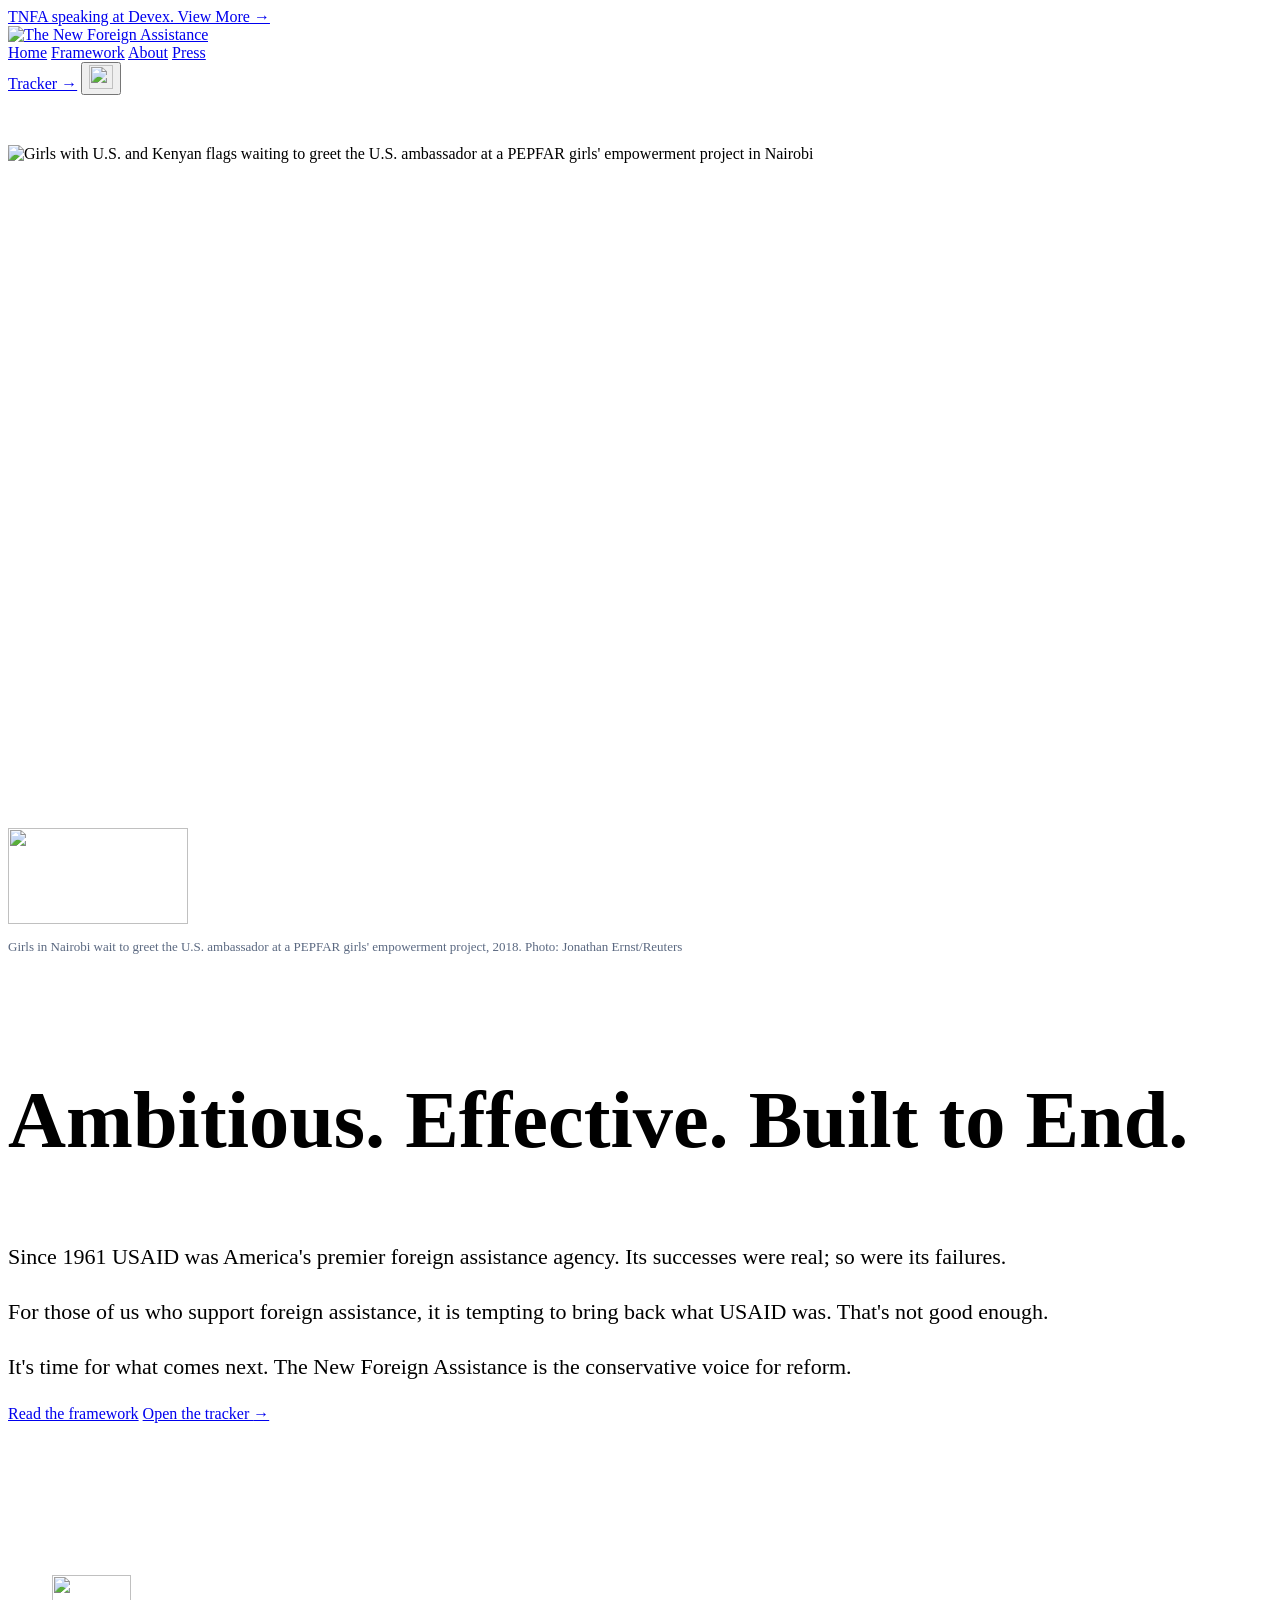
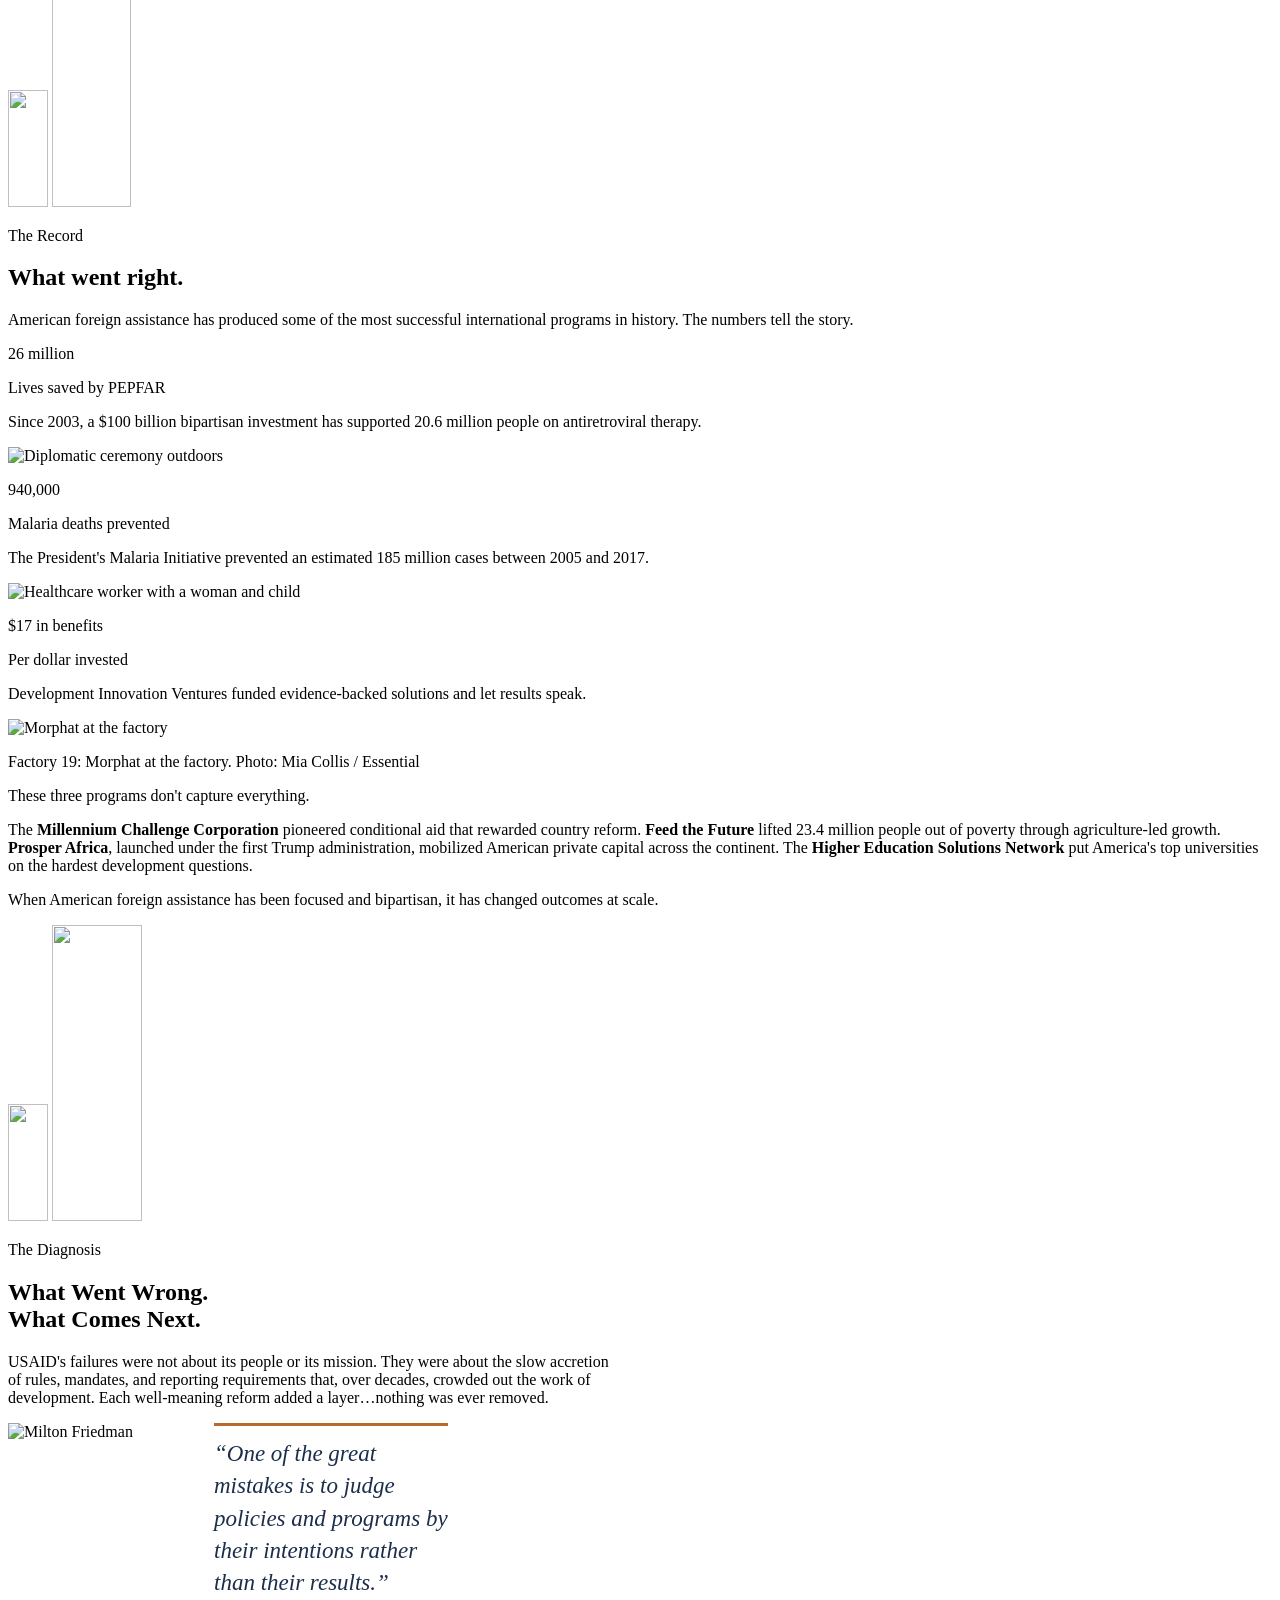
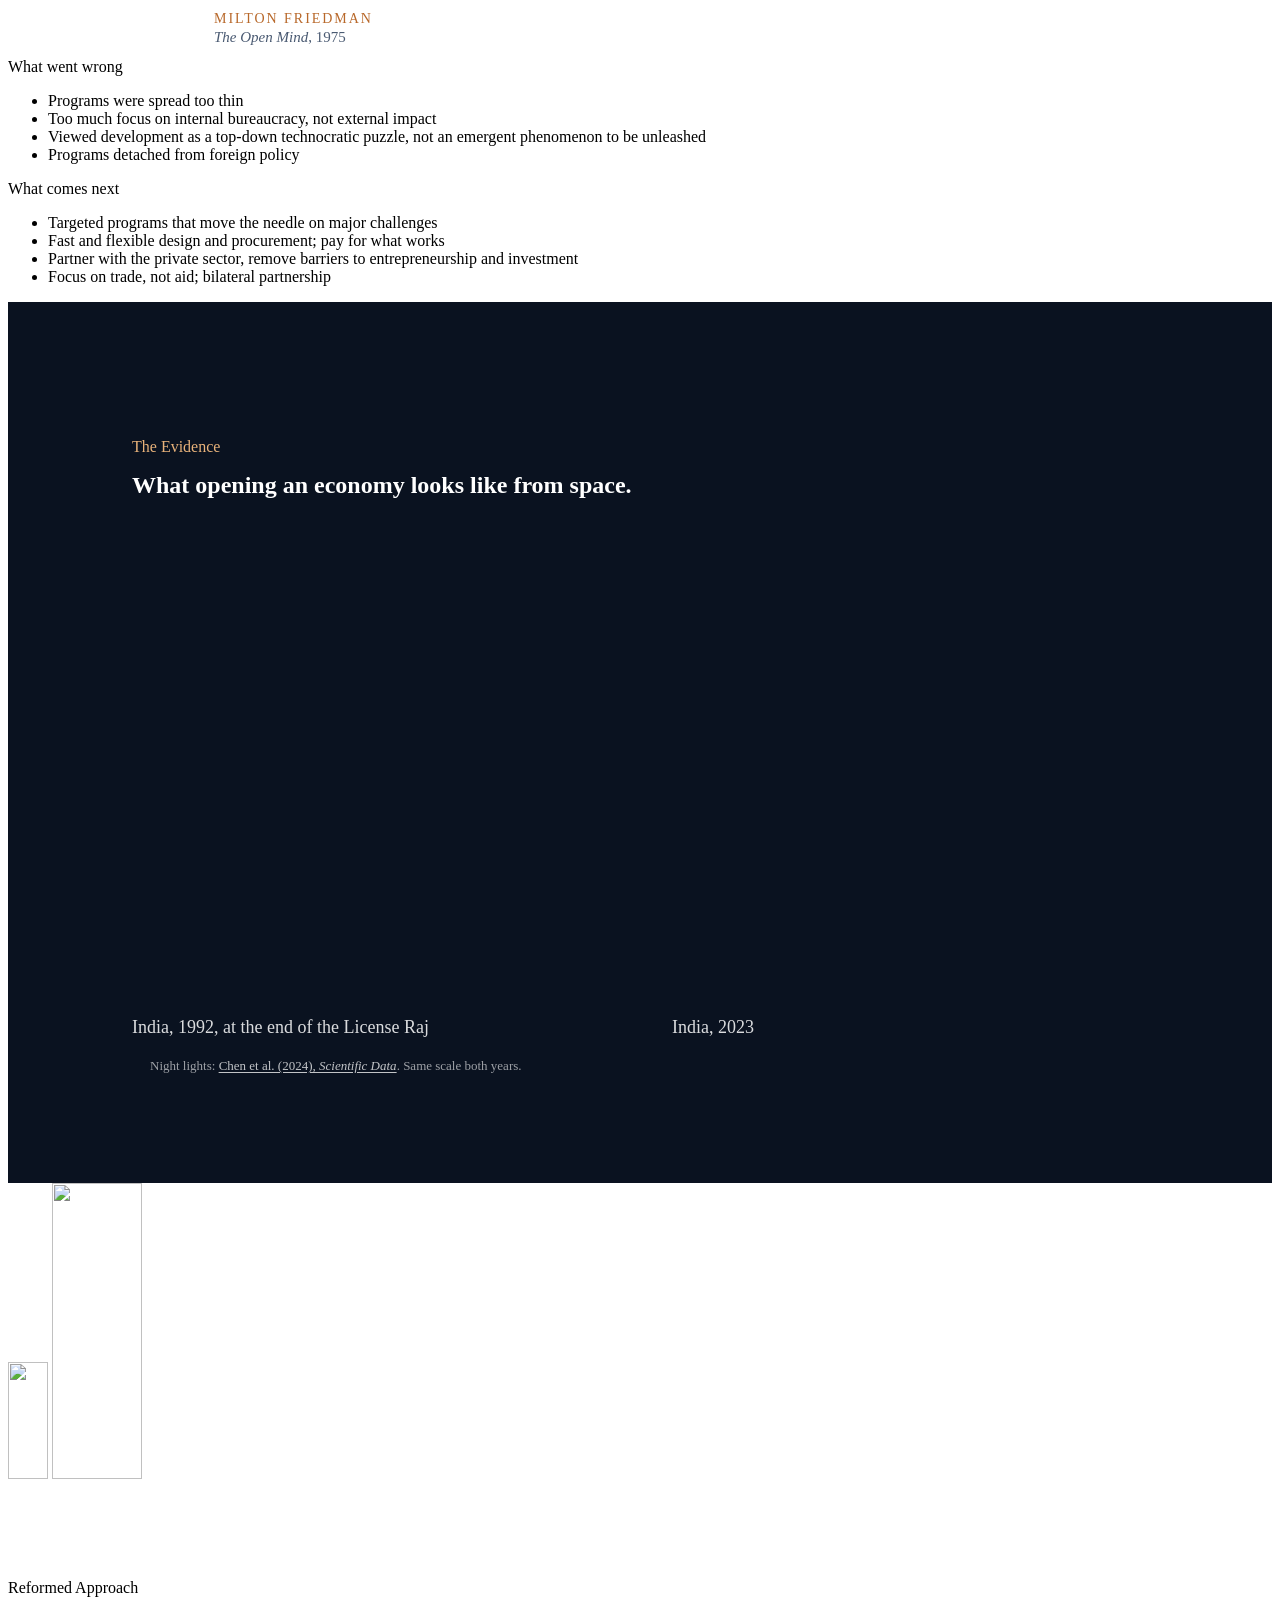
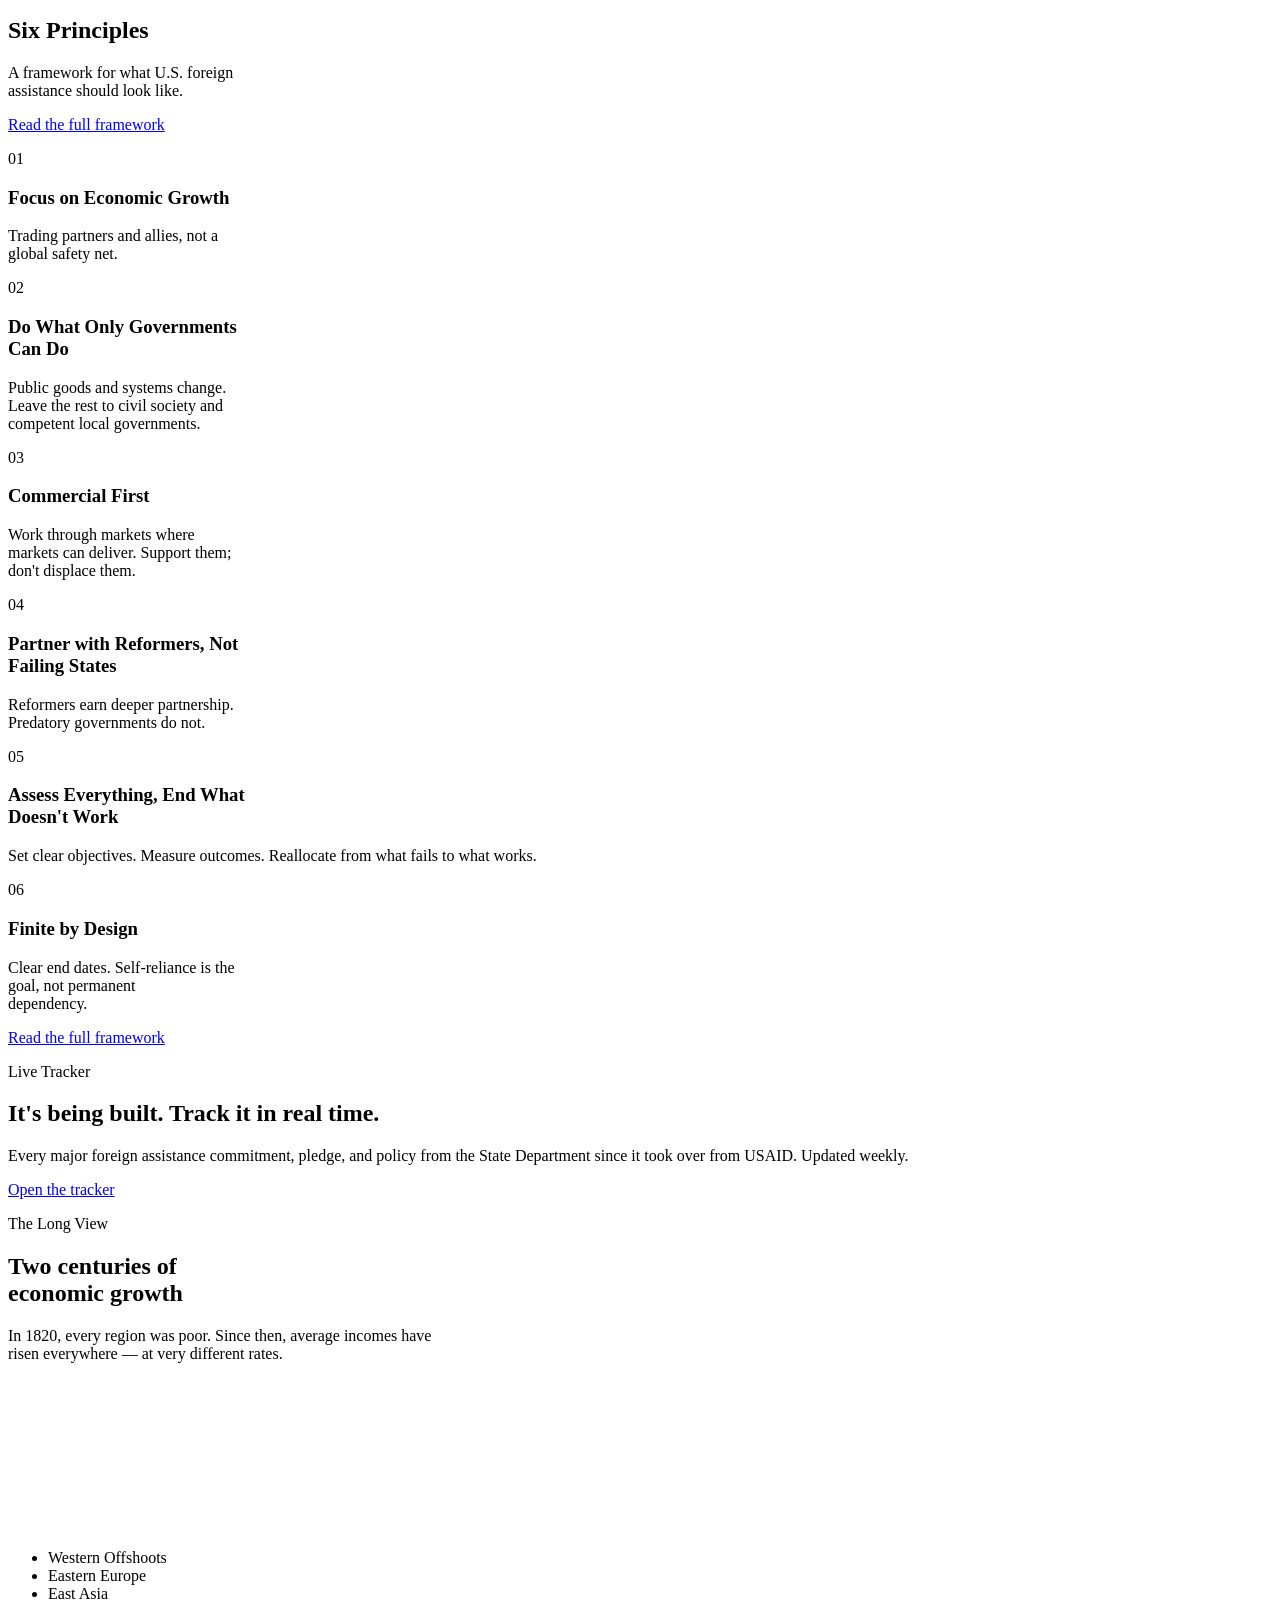
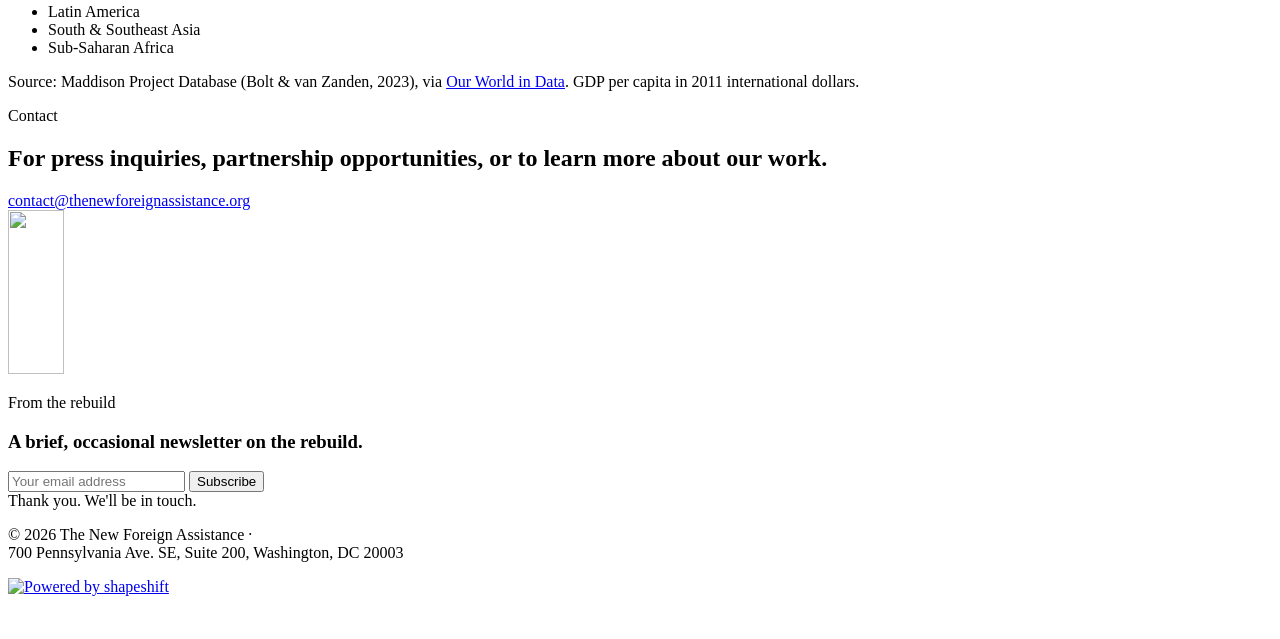
==== index.html @ 882d4450 "Home: no orphaned 'everything.' in 'These three programs don't capture everything.' Co-Authored-By: " ====
<!DOCTYPE html>
<html lang="en">
<head>
<meta charset="UTF-8">
<script>document.documentElement.classList.add('js');</script>
<meta name="viewport" content="width=device-width, initial-scale=1.0">
<title>The New Foreign Assistance</title>
<link rel="canonical" href="https://thenewforeignassistance.org/">
<meta name="description" content="The New Foreign Assistance is the conservative voice for foreign aid and foreign assistance reform — focused on economic growth, trade, and investment. We work with the State Department and Congress to build a smarter, more effective U.S. foreign aid program.">
<meta property="og:title" content="The New Foreign Assistance">
<meta property="og:description" content="The New Foreign Assistance is the conservative voice for foreign aid and foreign assistance reform — focused on economic growth, trade, and investment. We work with the State Department and Congress to build a smarter, more effective U.S. foreign aid program.">
<meta property="og:url" content="https://thenewforeignassistance.org/">
<meta property="og:type" content="website">
<meta property="og:image" content="https://thenewforeignassistance.org/og-image.png">
<meta property="og:site_name" content="The New Foreign Assistance">
<meta name="twitter:card" content="summary_large_image">
<meta name="twitter:title" content="The New Foreign Assistance">
<meta name="twitter:description" content="The New Foreign Assistance is the conservative voice for foreign aid and foreign assistance reform — focused on economic growth, trade, and investment. We work with the State Department and Congress to build a smarter, more effective U.S. foreign aid program.">
<meta name="twitter:image" content="https://thenewforeignassistance.org/og-image.png">
<link rel="icon" type="image/jpeg" href="images/favicon-mark.jpg">
<link rel="apple-touch-icon" href="images/favicon-mark.jpg">
<link rel="preload" href="fonts/newsreader-normal-300700.woff2" as="font" type="font/woff2" crossorigin>
<link rel="preload" href="fonts/libertinus-serif-display-normal-400.woff2" as="font" type="font/woff2" crossorigin>
<link rel="stylesheet" href="css/styles.css">
<script src="js/analytics.js" defer></script>
<script type="application/ld+json">
{
  "@context": "https://schema.org",
  "@type": "Organization",
  "name": "The New Foreign Assistance",
  "alternateName": "TNFA",
  "url": "https://thenewforeignassistance.org",
  "description": "The conservative voice for foreign aid and foreign assistance reform. We work with the State Department and Congress to build a smarter, more effective U.S. foreign aid program focused on economic growth, trade, and investment.",
  "foundingDate": "2026",
  "sameAs": ["https://www.linkedin.com/company/the-new-foreign-assistance"],
  "address": {
    "@type": "PostalAddress",
    "addressLocality": "Washington",
    "addressRegion": "DC",
    "addressCountry": "US"
  },
  "founder": { "@type": "Person", "name": "Daniel Handel" }
}
</script>
  <style>
    /* Keep newsletter headline on one line on wide screens */
    @media (min-width: 1280px) { .nl-oneline { white-space: nowrap; } }
    /* Hero text column is centered against the India pair by the grid (tablet:items-center). */
    /* Balanced wrapping: no one- or two-word orphan lines */
    .balance-wrap { text-wrap: balance; }
    /* Footer legal line: break only between org and address on desktop; org / street / city on mobile */
  .footer-legal { letter-spacing: normal !important; }
  .footer-legal .fl-chunk { white-space: nowrap; }
  @media (min-width: 860px) { .footer-legal .fl-addr { white-space: nowrap; } }
  @media (max-width: 859px) { .footer-legal { font-size: 15px !important; } }
  /* Mobile: tighten top gap left over from the old decorations */
  @media (max-width: 859px) { [data-mobile-tight] { padding-top: 150px !important; } }
  /* Principles: right margin to match the left gutter; smaller gap above */
  @media (min-width: 860px) { .principles-grid { padding-right: 124px; margin-top: 96px !important; } }
  /* "What comes next" divider: same rounded-bar shape as "What went wrong", keep its color */
  .tick-pattern.tick-pattern-next { background-image: url("data:image/svg+xml;charset=utf-8,%3Csvg xmlns='http://www.w3.org/2000/svg' width='33' height='12'%3E%3Crect width='25' height='12' fill='%23EBD6C5' rx='2'/%3E%3C/svg%3E") !important; background-size: 24px 12px !important; }
  @media (min-width: 860px) { .tick-pattern.tick-pattern-next { background-size: 33px 12px !important; } }
    /* Hero: vertically center the H1 on the photo beside it (photo = half-width column at 3:2). */
    @media (min-width: 860px) { .hero-text-col { padding-top: max(0px, calc((100vw - 64px) / 6 - 124px)) !important; } .hero-photo-col { margin-top: calc(max(0px, calc((100vw - 64px) / 6 - 124px)) + 4px); } }
    @media (min-width: 1280px) { .hero-text-col { padding-top: max(0px, calc((100vw - 64px) / 6 - 159px)) !important; } .hero-photo-col { margin-top: calc(max(0px, calc((100vw - 64px) / 6 - 159px)) + 6px); } }
    .hero-school-img { display:block; height:260px; width:100%; max-width:100%; object-fit:cover; object-position:18% 22%; transform-origin:center; transform:scale(2.15) translate(18%,11%); }
    @media (min-width: 860px) { .hero-school-img { aspect-ratio:3/2; height:auto; max-height:683px; object-position:40% center; transform:none; } }
    .hero-photo-caption { font-size: 13px; line-height: 1.45; color: #5a6880; margin: 8px 40px 0; }
    @media (min-width: 860px) { .hero-photo-caption { margin: 10px 60px 0 0; } }
    /* Desktop: tighter gap between hero and The Record (photo unchanged) */
    @media (min-width: 860px) { #page-hero .hero-text-col { padding-bottom: 56px !important; } #the-record { padding-top: 96px !important; } }
    /* Desktop: hero buttons side by side where they fit */
    @media (min-width: 1360px) {
      #page-hero .hero-body + div { flex-wrap: nowrap; }
      #page-hero .hero-body + div a { width: auto; flex: none; padding-left: 20px; padding-right: 20px; letter-spacing: .15em; }
    }
    /* Hero heading restored to original scale (pre night-lights) */
    .hero-h1 { font-size: 42px; line-height: 1.1; }
    @media (min-width: 860px) { .hero-h1 { font-size: 72px; line-height: 1.15; } .hero-body { font-size: 22px; line-height: 33px; } }
    @media (min-width: 1280px) { .hero-h1 { font-size: 92px; line-height: 106px; } }
    /* Keep "Built to End." on one line at every laptop width */
    @media (min-width: 860px) { .hero-h1 { font-size: clamp(44px, calc((50vw - 166px) / 5.9), 72px); } }
    @media (min-width: 1280px) { .hero-h1 { font-size: clamp(60px, calc((50vw - 166px) / 5.9), 92px); } }
    /* Friedman pull quote in The Diagnosis */
    .diag-top { flex-wrap: wrap; }
    .friedman-quote { margin: 8px 0 0; display: flex; gap: 20px; align-items: stretch; flex: 1 1 100%; max-width: 560px; }
    .friedman-quote__photo { flex: none; width: 128px; position: relative; overflow: hidden; }
    .friedman-quote__photo img { position: absolute; inset: 0; width: 100%; height: 100%; object-fit: cover; object-position: 50% 0; display: block; }
    .friedman-quote__body { border-top: 3px solid #b8682a; padding-top: 12px; min-width: 0; }
    .friedman-quote blockquote { margin: 0; font-family: Newsreader, Georgia, serif; font-style: italic; font-size: 21px; line-height: 1.4; color: #1c2e4a; }
    .friedman-quote figcaption { margin-top: 12px; margin-bottom: -4px; display: flex; flex-direction: column; gap: 2px; }
    .friedman-quote__name { white-space: nowrap; font-family: Newsreader, Georgia, serif; font-size: 13px; letter-spacing: .1em; text-transform: uppercase; color: #b8682a; }
    .friedman-quote__src { font-size: 15px; color: #4a5a72; }
    @media (min-width: 860px) { .friedman-quote__name { font-size: 14px; letter-spacing: .14em; } .friedman-quote { max-width: 440px; gap: 24px; } .friedman-quote__photo { width: 182px; } .friedman-quote blockquote { font-size: 23px; } }
    @media (min-width: 1360px) { .diag-top > div:first-child { flex: 1 1 0; } .diag-top > div:first-child p br { display: none; } .diag-top > div:first-child p { max-width: 700px; } .friedman-quote { flex: 0 0 430px; margin: 40px 0 0 auto; } }
    /* India night-lights band */
    .india-band { background: #0a1220; color: #fff; padding: 72px 40px 56px; }
    .india-band__inner { max-width: 1192px; margin: 0 auto; }
    .india-band__eyebrow { color: #e8b27a !important; }
    .india-band__heading { color: #fff; margin: 10px 0 32px; max-width: 760px; text-wrap: balance; }
    .india-band__pair { display: grid; grid-template-columns: 1fr 1fr; gap: 20px; margin: 0 -24px; max-width: 1020px; }
    .india-band__pair figure { margin: 0; }
    .india-band__pair img { display: block; width: 100%; height: auto; }
    .india-band__pair figcaption { font-family: Newsreader, Georgia, serif; font-size: 15px; color: rgba(255,255,255,.85); margin-top: 10px; padding-left: 24px; }
    @media (max-width: 389px) { .india-band__pair figcaption { font-size: 14px; padding-left: 16px; } }
    @media (min-width: 860px) { .india-band__pair figcaption { padding-left: 0; } }
    .india-band__credit { font-size: 13px; color: rgba(255,255,255,.6); margin-top: 20px; }
    .india-band__credit a { color: rgba(255,255,255,.75); text-decoration: underline; text-underline-offset: 2px; }
    @media (min-width: 860px) {
      .india-band { padding: 120px 124px 96px; }
      .india-band__pair { gap: 64px; margin: 0 auto; }
      .india-band__credit { max-width: 980px; margin-left: auto; margin-right: auto; }
      .india-band__pair figcaption { font-size: 18px; }
    }
  </style>
</head>
<body class="font-newsreader">

<!-- HEADER -->
<a class="unga-banner" href="press.html#in-the-press">
  <span class="unga-banner__inner">
    <span class="unga-banner__title">TNFA speaking at Devex. View More →</span>
  </span>
</a>

<header id="siteHeader" class="site-header sticky top-0 z-50 tablet:min-h-[132px]">
  <div class="mx-auto flex max-w-page items-center justify-between gap-3 px-5 pt-5 pb-6 tablet:px-8 tablet:pt-3 tablet:pb-3 desktop:gap-4 desktop:px-[60px]">
    <a href="/" class="flex shrink-0 items-center gap-2" aria-label="The New Foreign Assistance home">
      <img src="images/logo.webp" alt="The New Foreign Assistance" width="216" height="108" class="h-[60px] w-[119px] object-contain tablet:h-[80px] tablet:w-[160px] desktop:h-[108px] desktop:w-[216px]">
    </a>

    <nav class="hidden min-w-0 items-center gap-5 tablet:flex desktop:gap-8" aria-label="Primary">
      <a href="/" class="font-libertinus text-lg uppercase tracking-nav text-amber">Home</a>
      <a href="framework.html" class="font-libertinus text-lg uppercase tracking-nav text-ink transition-colors hover:text-amber">Framework</a>
      <a href="about.html" class="font-libertinus text-lg uppercase tracking-nav text-ink transition-colors hover:text-amber">About</a>
      <a href="press.html" class="font-libertinus text-lg uppercase tracking-nav text-ink transition-colors hover:text-amber">Press</a>
    </nav>

    <a href="tracker.html" class="hidden border border-amber px-4 py-2 font-libertinus text-[16px] uppercase tracking-nav text-amber transition-colors hover:bg-amber hover:text-white tablet:inline-flex">Tracker →</a>

    <button type="button" id="menuToggle" class="inline-flex h-10 w-10 items-center justify-center text-ink tablet:hidden" aria-expanded="false" aria-controls="mobileMenu" aria-label="Open menu">
      <img src="images/icon-menu.svg" alt="" class="h-6 w-6" width="24" height="24">
    </button>
  </div>
</header>

<!-- Mobile menu — Figma Home - Mobile - Menu (350:5411): full-screen overlay -->
<div id="mobileMenu" class="mobile-menu fixed inset-0 z-[60] bg-cream tablet:hidden" hidden aria-hidden="true">
  <button type="button" id="menuClose" class="absolute right-[15px] top-4 z-10 inline-flex h-10 w-10 items-center justify-center text-ink" aria-label="Close menu">
    <img src="images/icon-close.svg" alt="" class="h-6 w-6" width="24" height="24">
  </button>
  <nav class="mobile-menu__nav pointer-events-none flex h-full flex-col items-center px-5 pt-[133px]" aria-label="Mobile">
    <div class="pointer-events-auto flex w-full flex-col items-center">
    <a href="/" class="font-libertinus text-lg uppercase leading-[61px] tracking-[3.6px] text-amber">Home</a>
    <a href="framework.html" class="font-libertinus text-lg uppercase leading-[61px] tracking-[3.6px] text-ink">Framework</a>
    <a href="about.html" class="font-libertinus text-lg uppercase leading-[61px] tracking-[3.6px] text-ink">About</a>
    <a href="press.html" class="font-libertinus text-lg uppercase leading-[61px] tracking-[3.6px] text-ink">Press</a>
    <a href="tracker.html" class="mt-[34px] inline-flex h-[55px] w-[168px] items-center justify-center gap-2 border border-amber bg-white font-libertinus text-[16px] uppercase tracking-[3.2px] text-amber">Tracker →</a>
    </div>
  </nav>
</div>

<!-- HERO -->
<section id="page-hero">
  <div class="mx-auto grid min-w-0 items-start gap-8 tablet:grid-cols-2 tablet:gap-16">
    <div class="hero-photo-col relative order-2 min-w-0 overflow-hidden fade-up tablet:order-2">
      <div class="relative overflow-hidden">
        <img src="images/hero-school.webp" alt="Girls with U.S. and Kenyan flags waiting to greet the U.S. ambassador at a PEPFAR girls' empowerment project in Nairobi" class="hero-school-img" width="1024" height="683" fetchpriority="high">
        <img src="images/decor-bars-hero.svg" alt="" aria-hidden="true" width="180" height="96" class="pointer-events-none absolute bottom-0 right-0 hidden tablet:block" style="width:180px;height:96px;max-width:none">
      </div>
      <p class="hero-photo-caption">Girls in Nairobi wait to greet the U.S. ambassador at a PEPFAR girls&#39; empowerment project, 2018. Photo: Jonathan Ernst/Reuters</p>
    </div>
    <div class="hero-text-col order-1 flex min-w-0 flex-col gap-8 px-10 pt-10 fade-up tablet:order-1 tablet:px-0 tablet:pl-[126px] tablet:pt-[147px] tablet:pb-[130px]">
      <h1 class="hero-h1 font-newsreader font-medium text-ink">
        <span class="block">Ambitious.</span>
        <span class="block">Effective.</span>
        <span class="block text-amber">Built to End.</span>
      </h1>
      <div class="hero-body flex flex-col gap-5 text-lg leading-[1.5] text-ink">
        <p>Since 1961 USAID was America&#39;s premier foreign assistance agency. Its successes were real; so were its failures.</p>
        <p>For those of us who support foreign assistance, it is tempting to bring back what USAID was. That&#39;s not good enough.</p>
        <p>It&#39;s time for what comes next. The New Foreign Assistance is the conservative voice for reform.</p>
      </div>
      <div class="flex w-full flex-col gap-3 tablet:max-w-none tablet:flex-row tablet:flex-wrap tablet:items-center">
        <a href="framework.html" class="btn-filled w-full">Read the framework</a>
        <a href="tracker.html" class="btn-outline w-full">Open the tracker <span class=" hidden tablet:inline">→</span></a>
      </div>
    </div>
  </div>
</section>

<!-- THE RECORD -->
<section class="relative overflow-x-clip px-10 pt-[250px] pb-[90px] tablet:overflow-visible tablet:pt-[130px] tablet:pb-[78px] tablet:px-[124px]" id="the-record" data-mobile-tight>
  <!-- Mobile: side accent -->
  <img src="images/decor-bars-record.svg" alt="" aria-hidden="true" width="40" height="117" class="pointer-events-none absolute left-0 tablet:hidden" style="top:20px;width:40px;height:117px;max-width:none">
  <!-- Desktop: Record side accent -->
  <img src="images/decor-bars-record.svg" alt="" aria-hidden="true" width="79" height="232" class="pointer-events-none absolute left-0 top-[129px] hidden tablet:block" style="width:79px;height:232px;max-width:none">

  <div class="mx-auto flex flex-col gap-12 fade-up z-1">
    <div class="flex items-start gap-5 tablet:gap-8">
      <div class="flex min-w-0 flex-col gap-4">
        <p class="eyebrow">The Record</p>
        <h2 class="display-heading text-ink">What went right.</h2>
        <p class="max-w-3xl text-lg leading-[1.5] text-ink tablet:text-[22px] tablet:leading-[33px]">American foreign assistance has produced some of the most successful international programs in history. The numbers tell the story.</p>
      </div>
    </div>

    <div class="grid tablet:grid-cols-[minmax(0,1fr)_minmax(0,1fr)_minmax(0,412px)]">
      <article class="grid items-center gap-6 border-t border-ink/20 pt-8 pb-12 tablet:col-span-3 tablet:grid-cols-subgrid tablet:gap-x-[50px] tablet:px-9 tablet:py-[30px]">
        <div class="min-w-0">
          <p class="font-newsreader text-[40px] font-medium leading-none text-ink tablet:text-[48px]">26 million</p>
          <p class="mt-2 text-lg text-amber tablet:text-xl">Lives saved by PEPFAR</p>
        </div>
        <p class="min-w-0 text-lg leading-[1.5] text-ink tablet:text-xl tablet:leading-[30px]">Since 2003, a $100 billion bipartisan investment has supported 20.6 million people on antiretroviral therapy.</p>
        <div class="relative min-w-0 overflow-visible">
          <img src="images/record-pepfar.webp" alt="Diplomatic ceremony outdoors" class="h-[171px] w-full max-w-full object-cover tablet:h-[200px] tablet:max-w-[412px]" width="1024" height="489" loading="lazy">
          
        </div>
      </article>

      <article class="grid items-center gap-6 border-t border-ink/20 pt-8 pb-12 tablet:col-span-3 tablet:grid-cols-subgrid tablet:gap-x-[50px] tablet:px-9 tablet:py-[30px]">
        <div class="min-w-0">
          <p class="font-newsreader text-[40px] font-medium leading-none text-ink tablet:text-[48px]">940,000</p>
          <p class="mt-2 text-lg text-amber tablet:text-xl">Malaria deaths prevented</p>
        </div>
        <p class="min-w-0 text-lg leading-[1.5] text-ink tablet:text-xl tablet:leading-[30px]">The President&#39;s Malaria Initiative prevented an estimated 185 million cases between 2005 and 2017.</p>
        <div class="relative min-w-0 overflow-visible">
          <img src="images/record-malaria.webp" alt="Healthcare worker with a woman and child" class="h-[171px] w-full max-w-full object-cover tablet:h-[200px] tablet:max-w-[412px]" width="1024" height="547" loading="lazy">
          
        </div>
      </article>

      <article class="grid items-center gap-6 border-t border-ink/20 py-8 pb-12 tablet:col-span-3 tablet:grid-cols-subgrid tablet:gap-x-[50px] tablet:px-9 tablet:py-[30px]">
        <div class="min-w-0">
          <p class="font-newsreader text-[36px] font-medium leading-none text-ink tablet:text-[42px]">$17 in benefits</p>
          <p class="mt-2 text-lg text-amber tablet:text-xl">Per dollar invested</p>
        </div>
        <p class="min-w-0 text-lg leading-[1.5] text-ink tablet:text-xl tablet:leading-[30px]">Development Innovation Ventures funded evidence-backed solutions and let results speak.</p>
        <div class="grid min-w-0 gap-2 tablet:max-w-[412px]">
          <div class="relative overflow-visible">
            <img src="images/record-div.webp" alt="Morphat at the factory" class="h-[171px] w-full max-w-full object-cover tablet:h-[200px]" width="1200" height="800" loading="lazy">
            
          </div>
          <p class="text-sm leading-snug text-ink/60">Factory 19: Morphat at the factory. Photo: Mia Collis / Essential</p>
        </div>
      </article>

      <div class="grid border-t border-toc-rail/70 pt-8 tablet:col-span-3 tablet:grid-cols-subgrid">
        <div class="flex flex-col gap-5 text-lg leading-[1.55] text-ink tablet:col-span-2 tablet:pl-9 tablet:text-xl">
          <p class="balance-wrap text-[28px] font-medium">These three programs don&#39;t capture&nbsp;everything.</p>
          <p>The <strong class="font-semibold">Millennium Challenge Corporation</strong> pioneered conditional aid that rewarded country reform. <strong class="font-semibold">Feed the Future</strong> lifted 23.4 million people out of poverty through agriculture-led growth. <strong class="font-semibold">Prosper Africa</strong>, launched under the first Trump administration, mobilized American private capital across the continent. The <strong class="font-semibold">Higher Education Solutions Network</strong> put America&#39;s top universities on the hardest development questions.</p>
          <p>When American foreign assistance has been focused and bipartisan, it has changed outcomes at scale.</p>
        </div>
      </div>
    </div>
  </div>
</section>

<!-- DIAGNOSIS -->
 <!-- Figma 332:3882 (Group 332:3882) //TODO: CHECK the inline color -->
<section class="relative overflow-x-clip bg-cream-warm px-10 pt-[250px] pb-[90px] tablet:overflow-visible tablet:px-[124px] tablet:pt-[147px] tablet:pb-[130px]" id="the-diagnosis" data-mobile-tight>
  <!-- Mobile: side accent -->
  <img src="images/decor-bars-record.svg" alt="" aria-hidden="true" width="40" height="117" class="pointer-events-none absolute left-0 tablet:hidden" style="top:20px;width:40px;height:117px;max-width:none">
  <!-- Desktop: Diagnosis side accent -->
  <img src="images/decor-bars-diagnosis.svg" alt="" aria-hidden="true" width="90" height="296" class="pointer-events-none absolute left-0 top-[147px] hidden tablet:block" style="width:90px;height:296px;max-width:none">
  <div class="mx-auto flex flex-col gap-10 tablet:gap-[134px] fade-up">
    <div class="diag-top flex items-start gap-5 tablet:gap-8">
      <div class="flex min-w-0 flex-col gap-5">
        <p class="eyebrow">The Diagnosis</p>
        <h2 class="display-heading">
          <span class="text-ink">What Went Wrong.</span><br class="hidden tablet:inline">
          <span class="text-amber"> What Comes Next.</span>
        </h2>
        <p class="tablet:max-w-4xl text-lg leading-[1.5] text-ink tablet:text-[22px] tablet:leading-[33px]">USAID&#39;s failures were not about its people or its mission. They were about the slow accretion<br class="hidden tablet:inline"> of rules, mandates, and reporting requirements that, over decades, crowded out the work of<br class="hidden tablet:inline"> development. Each well-meaning reform added a layer…nothing was ever&nbsp;removed.</p>
      </div>
      <figure class="friedman-quote">
        <div class="friedman-quote__photo"><img src="images/friedman-tall-260.webp" srcset="images/friedman-tall-260.webp 260w, images/friedman-tall-520.webp 520w" sizes="(min-width: 860px) 182px, 128px" alt="Milton Friedman" width="260" height="455" loading="lazy" decoding="async"></div>
        <div class="friedman-quote__body">
          <blockquote>&ldquo;One of the great mistakes is to judge policies and programs by their intentions rather than their results.&rdquo;</blockquote>
          <figcaption><span class="friedman-quote__name">Milton Friedman</span><span class="friedman-quote__src"><em>The Open Mind</em>, 1975</span></figcaption>
        </div>
      </figure>
    </div>

    <div class="grid gap-10 tablet:grid-cols-2 tablet:gap-16 tablet:px-15">
      <div class="flex flex-col gap-2.5">
        <p class="font-newsreader text-[22px] text-ink">What went wrong</p>
        <div class="flex flex-col min-w-0 gap-8">
          <div class="tick-pattern" aria-hidden="true"></div>
          <ul class="list-disc space-y-4 pl-5 text-lg leading-[1.45] text-ink tablet:text-xl">
            <li>Programs were spread too thin</li>
            <li>Too much focus on internal bureaucracy, not external impact</li>
            <li>Viewed development as a top-down technocratic puzzle, not an emergent phenomenon to be unleashed</li>
            <li>Programs detached from foreign policy</li>
          </ul>
        </div>
      </div>
      <div class="flex flex-col gap-2.5">
        <p class="font-newsreader text-[22px] text-amber">What comes next</p>
        <div class="flex flex-col min-w-0 gap-8">
          <div class="tick-pattern tick-pattern-next" aria-hidden="true"></div>
          <ul class="list-disc space-y-4 pl-5 text-lg leading-[1.45] text-ink tablet:text-xl">
            <li>Targeted programs that move the needle on major challenges</li>
            <li>Fast and flexible design and procurement; pay for what works</li>
            <li>Partner with the private sector, remove barriers to entrepreneurship and investment</li>
            <li>Focus on trade, not aid; bilateral partnership</li>
          </ul>
        </div>
      </div>
    </div>
  </div>
</section>

<!-- INDIA NIGHT LIGHTS -->
<section class="india-band" id="india-night-lights" aria-labelledby="india-band-heading">
  <div class="india-band__inner fade-up">
    <p class="eyebrow india-band__eyebrow">The Evidence</p>
    <h2 id="india-band-heading" class="display-heading india-band__heading">What opening an economy looks like from space.</h2>
    <div class="india-band__pair">
      <figure>
        <picture>
          <source type="image/avif" srcset="images/india-nl-1992-480.avif 480w, images/india-nl-1992-800.avif 800w, images/india-nl-1992-1306.avif 1306w" sizes="(min-width: 1200px) 520px, (min-width: 860px) 42vw, 46vw">
          <source type="image/webp" srcset="images/india-nl-1992-480.webp 480w, images/india-nl-1992-800.webp 800w, images/india-nl-1992-1306.webp 1306w" sizes="(min-width: 1200px) 520px, (min-width: 860px) 42vw, 46vw">
          <img src="images/india-nl-1992-800.webp" alt="Satellite night lights over India in 1992: scattered points of light, mostly dark" width="1306" height="1400" loading="lazy" decoding="async">
        </picture>
        <figcaption>India, 1992, at the end of the License Raj</figcaption>
      </figure>
      <figure>
        <picture>
          <source type="image/avif" srcset="images/india-nl-2023-480.avif 480w, images/india-nl-2023-800.avif 800w, images/india-nl-2023-1306.avif 1306w" sizes="(min-width: 1200px) 520px, (min-width: 860px) 42vw, 46vw">
          <source type="image/webp" srcset="images/india-nl-2023-480.webp 480w, images/india-nl-2023-800.webp 800w, images/india-nl-2023-1306.webp 1306w" sizes="(min-width: 1200px) 520px, (min-width: 860px) 42vw, 46vw">
          <img src="images/india-nl-2023-800.webp" alt="Satellite night lights over India in 2023: cities and highways lit across the country" width="1306" height="1400" loading="lazy" decoding="async">
        </picture>
        <figcaption>India, 2023</figcaption>
      </figure>
    </div>
    <p class="india-band__credit">Night lights: <a href="https://doi.org/10.1038/s41597-024-04228-6" target="_blank" rel="noopener">Chen et al. (2024), <em>Scientific Data</em></a>. Same scale both years.</p>
  </div>
</section>

<!-- SIX PRINCIPLES -->
<section class="relative flow-root overflow-x-clip px-10 pt-[153px] pb-16 tablet:overflow-visible tablet:px-0 tablet:pt-[147px] tablet:pb-[130px]" id="principles">
  <!-- Mobile: side accent -->
  <img src="images/decor-bars-record.svg" alt="" aria-hidden="true" width="40" height="117" class="pointer-events-none absolute left-0 tablet:hidden" style="top:20px;width:40px;height:117px;max-width:none">
  <!-- Mobile: Figma Group 2452 (332:4042) — 219×285 at x=-125, y=5022 on Home - Mobile -->
  
  <!-- Desktop: Principles side accent -->
  <img src="images/decor-bars-diagnosis.svg" alt="" aria-hidden="true" width="90" height="296" class="pointer-events-none absolute left-0 hidden tablet:block" style="top:379px;width:90px;height:296px;max-width:none">
  <div class="principles-grid relative mx-auto grid gap-12 tablet:mt-[200px] tablet:grid-cols-2 tablet:gap-16 tablet:pl-[126px] fade-up">
    <aside class="tablet:sticky tablet:top-[12.5rem] tablet:self-start">
      <div class="flex flex-col gap-6 tablet:mb-[108px] tablet:pt-8">
        <p class="eyebrow">Reformed Approach</p>
        <h2 class="display-heading text-ink">Six Principles</h2>
        <p class="text-lg leading-[1.35] font-light text-ink tablet:text-[40px] tablet:leading-[1.4]">A framework for what U.S. foreign<br class="hidden tablet:inline"> assistance should look like.</p>
        <a href="framework.html" class="btn-outline hidden self-start tablet:inline-flex max-w-none tablet:w-[404px] text-wrap tablet:text-nowrap">Read the full framework</a>
      </div>
    </aside>

    <div class="relative flex flex-col gap-8">
      <article class="grid grid-cols-[auto_minmax(0,1fr)] items-start gap-x-4 gap-y-2 tablet:gap-x-7">
        <p class="font-newsreader text-[22px] font-medium leading-tight text-amber tablet:text-[28px]">01</p>
        <div class="flex flex-col gap-4">
          <h3 class="font-newsreader text-[22px] font-medium leading-tight text-ink tablet:text-[28px]">Focus on Economic Growth</h3>
          <p class="text-lg tablet:text-[22px] leading-[1.45] text-ink-light">Trading partners and allies, not a <br class="inline tablet:hidden">global safety net.</p>
        </div>
      </article>
      <article class="grid grid-cols-[auto_minmax(0,1fr)] items-start gap-x-4 gap-y-2 tablet:gap-x-7">
        <p class="font-newsreader text-[22px] font-medium leading-tight text-amber tablet:text-[28px]">02</p>
        <div class="flex flex-col gap-4">
          <h3 class="font-newsreader text-[22px] font-medium leading-tight text-ink tablet:text-[28px]">Do What Only Governments <br class="inline tablet:hidden">Can Do</h3>
          <p class="text-lg tablet:text-[22px] leading-[1.45] text-ink-light">Public goods and systems change. <br class="inline tablet:hidden">Leave the rest to civil society and <br class="inline tablet:hidden">competent local governments.</p>
        </div>
      </article>
      <article class="grid grid-cols-[auto_minmax(0,1fr)] items-start gap-x-4 gap-y-2 tablet:gap-x-7">
        <p class="font-newsreader text-[22px] font-medium leading-tight text-amber tablet:text-[28px]">03</p>
        <div class="flex flex-col gap-4">
          <h3 class="font-newsreader text-[22px] font-medium leading-tight text-ink tablet:text-[28px]">Commercial First</h3>
          <p class="text-lg tablet:text-[22px] leading-[1.45] text-ink-light">Work through markets where <br class="inline tablet:hidden">markets can deliver. Support them; <br class="inline tablet:hidden">don&#39;t displace them.</p>
        </div>
      </article>
      <article class="grid grid-cols-[auto_minmax(0,1fr)] items-start gap-x-4 gap-y-2 tablet:gap-x-7">
        <p class="font-newsreader text-[22px] font-medium leading-tight text-amber tablet:text-[28px]">04</p>
        <div class="flex flex-col gap-4">
          <h3 class="font-newsreader text-[22px] font-medium leading-tight text-ink tablet:text-[28px]">Partner with Reformers, Not <br class="inline tablet:hidden">Failing States</h3>
          <p class="text-lg tablet:text-[22px] leading-[1.45] text-ink-light">Reformers earn deeper partnership. <br class="inline tablet:hidden">Predatory governments do not.</p>
        </div>
      </article>
      <article class="grid grid-cols-[auto_minmax(0,1fr)] items-start gap-x-4 gap-y-2 tablet:gap-x-7">
        <p class="font-newsreader text-[22px] font-medium leading-tight text-amber tablet:text-[28px]">05</p>
        <div class="flex flex-col gap-4">
          <h3 class="font-newsreader text-[22px] font-medium leading-tight text-ink tablet:text-[28px]">Assess Everything, End What <br class="inline tablet:hidden">Doesn&#39;t Work</h3>
          <p class="text-lg tablet:text-[22px] leading-[1.45] text-ink-light">Set clear objectives. Measure outcomes. Reallocate from what fails to what works.</p>
        </div>
      </article>
      <article class="grid grid-cols-[auto_minmax(0,1fr)] items-start gap-x-4 gap-y-2 tablet:gap-x-7">
        <p class="font-newsreader text-[22px] font-medium leading-tight text-amber tablet:text-[28px]">06</p>
        <div class="flex flex-col gap-4">
          <h3 class="font-newsreader text-[22px] font-medium leading-tight text-ink tablet:text-[28px]">Finite by Design</h3>
          <p class="text-lg tablet:text-[22px] leading-[1.45] text-ink-light">Clear end dates. Self-reliance is the <br class="inline tablet:hidden">goal, not permanent <br class="hidden tablet:inline">dependency.</p>
        </div>
      </article>
      <a href="framework.html" class="btn-outline mt-4 w-full max-w-[368px] self-center text-wrap tracking-normal tablet:hidden">Read the full framework</a>
    </div>
  </div>
</section>

<!-- LIVE TRACKER — Figma Group 66 (332:2866) + Group 62 (332:2833) -->
<section class="relative overflow-x-clip bg-cream-warm" id="live-tracker">
  <!-- Mobile: Figma Group 2454 (332:3754) — masked hatch only -->
  <div class="pointer-events-none absolute inset-x-0 bottom-0 z-0 h-[314px] tablet:hidden" aria-hidden="true">
    
  </div>

  <div class="relative mx-auto max-w-page px-10 py-[86px] tablet:px-[124px] tablet:py-[130px]">
    <div class="relative z-[1] flex flex-col gap-11 fade-up">
      <div class="flex max-w-[608px] flex-col gap-4">
        <p class="eyebrow">Live Tracker</p>
        <h2 class="display-heading">
          <span class="block text-ink">It&#39;s being built.</span>
          <span class="block text-amber">Track it in real time.</span>
        </h2>
        <p class="text-lg leading-[1.5] text-ink tablet:text-[22px] tablet:leading-[33px]">Every major foreign assistance commitment, pledge, and policy from the State Department since it took over from USAID. Updated weekly.</p>
      </div>
      <a href="tracker.html" class="btn-outline max-w-none bg-cream-warm w-full tablet:w-auto tablet:min-w-[290px]">Open the tracker</a>
    </div>
  </div>
</section>

<!-- LONG VIEW / CHART -->
<section class="bg-ink px-10 pt-[102px] pb-[44px] text-white desktop:px-[124px] desktop:pt-[147px] desktop:pb-5" id="long-view">
  <div class="mx-auto flex flex-col gap-10 fade-up">
    <div class="flex flex-col gap-5">
      <p class="font-libertinus text-xl tablet:text-[22px] line-height-[33px] uppercase tracking-eyebrow text-toc-muted">The Long View</p>
      <h2 class="display-heading text-white">Two centuries of<br class="hidden tablet:inline"><span class="inline tablet:hidden"> </span>economic growth</h2>
      <p class="max-w-3xl text-lg leading-[1.5] text-toc-muted tablet:text-[22px]">In 1820, every region was poor. Since then, average incomes have<br class="hidden tablet:inline"> risen everywhere &mdash; at very different rates.</p>
    </div>

    <div class="w-full overflow-x-auto">
      <div class="relative h-[320px] w-full min-w-0 tablet:h-[460px] tablet:min-w-[640px]">
        <canvas id="growth-chart" class="growth-chart" role="img" aria-label="GDP per capita by world region, 1820 to 2022, Maddison Project Database."></canvas>
      </div>
    </div>
    <ul class="flex flex-col gap-2 font-newsreader text-[14px] leading-snug text-white tablet:hidden">
      <li class="flex items-center gap-2"><span class="h-0.5 w-5 shrink-0 bg-[#e07a4a]" aria-hidden="true"></span>Western Offshoots</li>
      <li class="flex items-center gap-2"><span class="h-0.5 w-5 shrink-0 bg-[#7ec86a]" aria-hidden="true"></span>Eastern Europe</li>
      <li class="flex items-center gap-2"><span class="h-0.5 w-5 shrink-0 bg-[#c5d63a]" aria-hidden="true"></span>East Asia</li>
      <li class="flex items-center gap-2"><span class="h-0.5 w-5 shrink-0 bg-[#5ecfc9]" aria-hidden="true"></span>Latin America</li>
      <li class="flex items-center gap-2"><span class="h-0.5 w-5 shrink-0 bg-[#9b7fd4]" aria-hidden="true"></span>South &amp; Southeast Asia</li>
      <li class="flex items-center gap-2"><span class="h-0.5 w-5 shrink-0 bg-[#7eb8e8]" aria-hidden="true"></span>Sub-Saharan Africa</li>
    </ul>
    <p class="text-base tablet:text-lg text-chart-legend">Source: Maddison Project Database (Bolt &amp; van Zanden, 2023), via <a href="https://ourworldindata.org/grapher/gdp-per-capita-maddison-project-database" target="_blank" rel="noopener" class="underline">Our World in Data</a>. GDP per capita in 2011 international dollars.</p>
  </div>
</section>

<!-- CONTACT -->
<section class="px-4 py-[108px] desktop:px-[124px] desktop:pt-[127px] desktop:pb-[131px]" id="contact">
  <div class="mx-auto flex w-full min-w-0 max-w-3xl flex-col items-center gap-5 text-center fade-up">
    <p class="eyebrow">Contact</p>
    <h2 class="balance-wrap w-full min-w-0 font-newsreader text-[22px] font-medium leading-tight text-ink tablet:text-[28px]">For press inquiries, partnership opportunities, or to learn more about our work.</h2>
    <a href="mailto:contact@thenewforeignassistance.org" class="link-draw font-newsreader text-[16px] text-ink tablet:text-[22px]">contact@thenewforeignassistance.org</a>
  </div>
</section>

<!-- NEWSLETTER + FOOTER -->
<footer class="relative overflow-hidden border-t border-footer-border bg-footer-bg">
  <!-- Desktop: footer side accent -->
  <img src="images/decor-bars-record.svg" alt="" aria-hidden="true" width="56" height="164" class="pointer-events-none absolute left-0 hidden tablet:block" style="top:44px;width:56px;height:164px;max-width:none">
  <div class="relative mx-auto flex flex-col gap-8 px-10 py-[78px] tablet:flex-row tablet:items-center tablet:justify-between tablet:px-[124px] tablet:pt-19.5 tablet:pb-[100px]">
    <div class="flex flex-col gap-3">
      <p class="eyebrow">From the rebuild</p>
      <h3 class="nl-oneline balance-wrap font-newsreader text-[22px] font-medium leading-tight text-ink tablet:text-[28px]">A brief, occasional newsletter on the rebuild.</h3>
    </div>
    <form class="flex w-full max-w-md flex-col items-stretch gap-3 tablet:flex-row tablet:items-center" id="newsletterForm">
      <input type="email" class="newsletter-input" placeholder="Your email address" required aria-label="Email address">
      <button type="submit" class="btn-filled w-full shrink-0 self-start tablet:w-auto tablet:self-auto">Subscribe</button>
    </form>
    <div class="newsletter-thanks hidden font-newsreader text-[16px] italic text-ink" id="newsletterThanks">Thank you. We&#39;ll be in touch.</div>
  </div>
  <div class="border-b border-t border-footer-border bg-footer-strip tablet:px-[124px]">
    <div class="mx-auto flex flex-col gap-3 px-5 py-6 tablet:flex-row tablet:items-center tablet:justify-between tablet:px-0">
      <p class="footer-legal font-libertinus text-lg text-center tablet:text-left font-normal leading-tight text-amber"><span class="fl-chunk">&copy; 2026 The New Foreign Assistance</span><span class="hidden tablet:inline"> · </span><br class="tablet:hidden"> <span class="fl-addr"><span class="fl-chunk">700 Pennsylvania Ave. SE, Suite 200,</span> <span class="fl-chunk">Washington, DC 20003</span></span></p>
      <a href="https://www.shapeshift.co.za/" target="_blank" rel="noopener noreferrer" class="self-center shrink-0">
        <img src="images/powered-by-shapeshift.webp" alt="Powered by shapeshift" width="442" height="70" class="h-[26px] w-[164px]" loading="lazy">
      </a>
    </div>
  </div>
</footer>

<script src="js/header-scroll.js" defer></script>
<script src="js/index.js"></script>

</body>
</html>
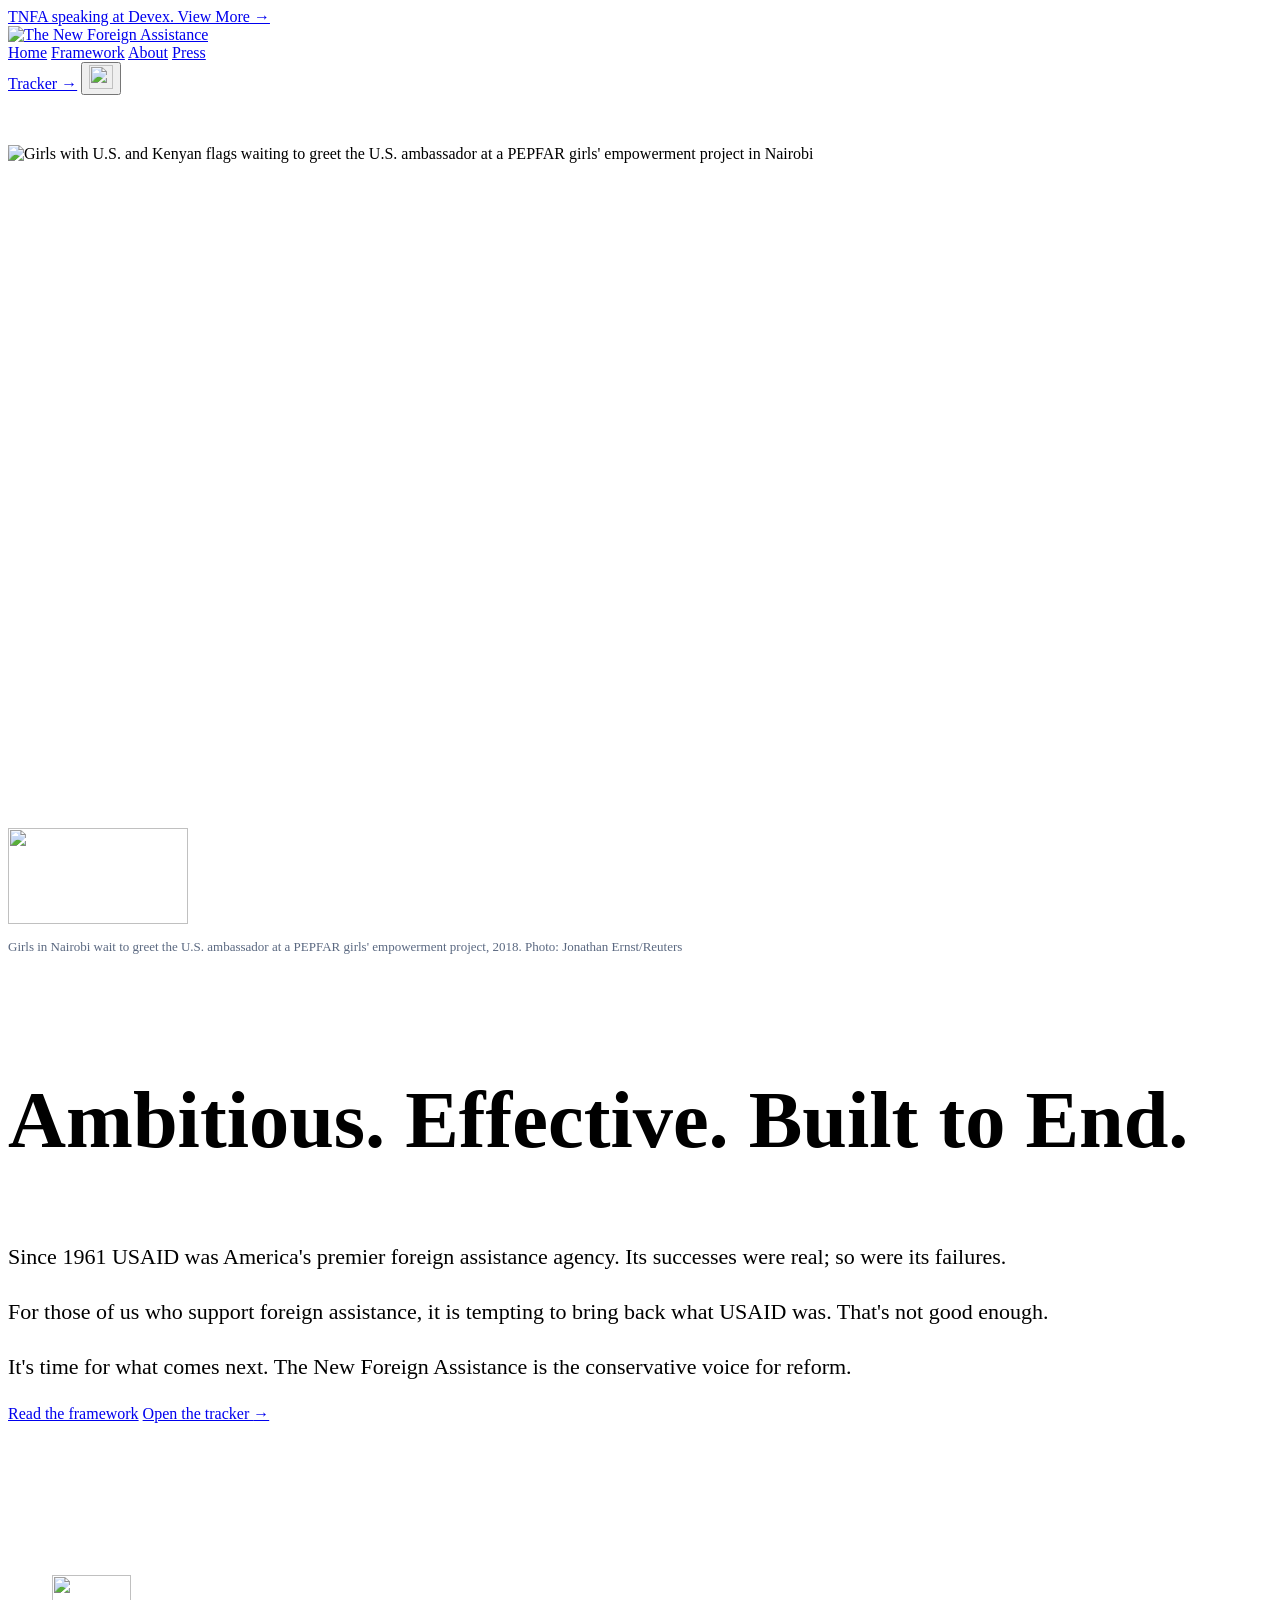
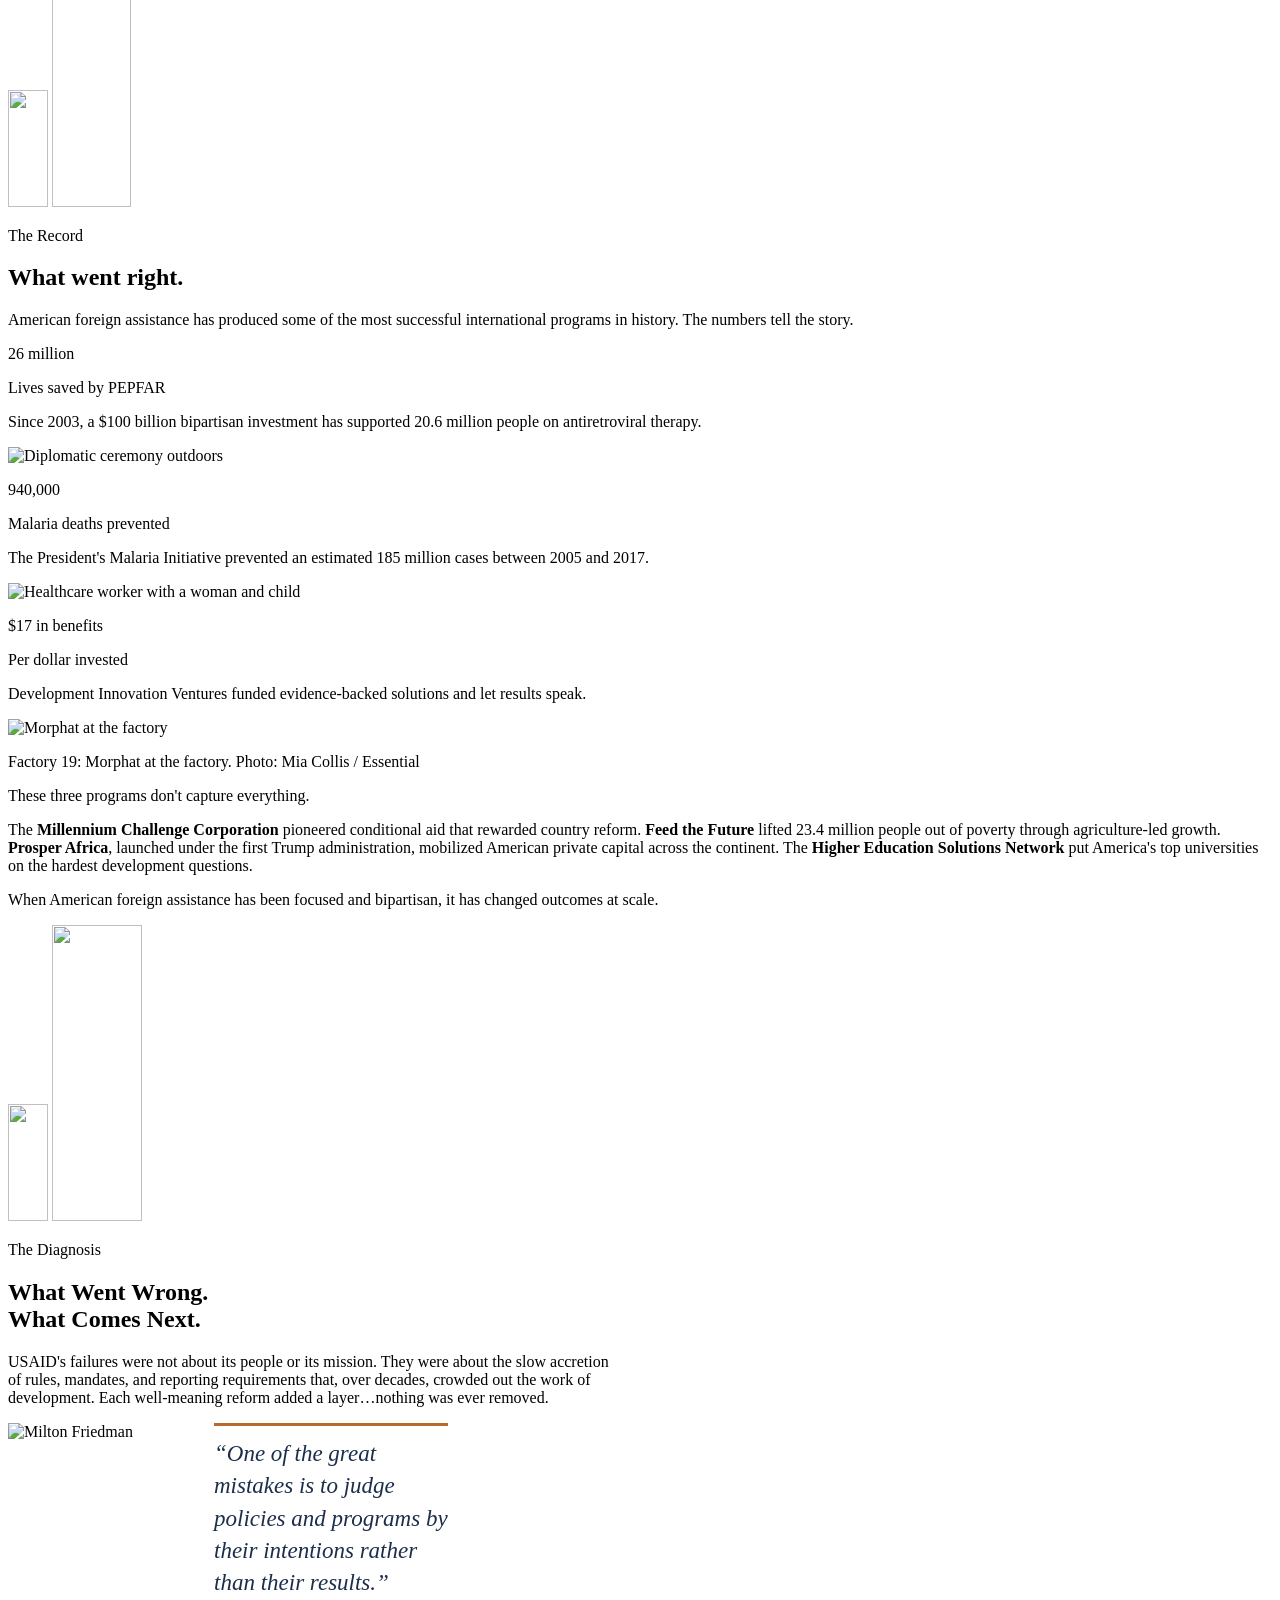
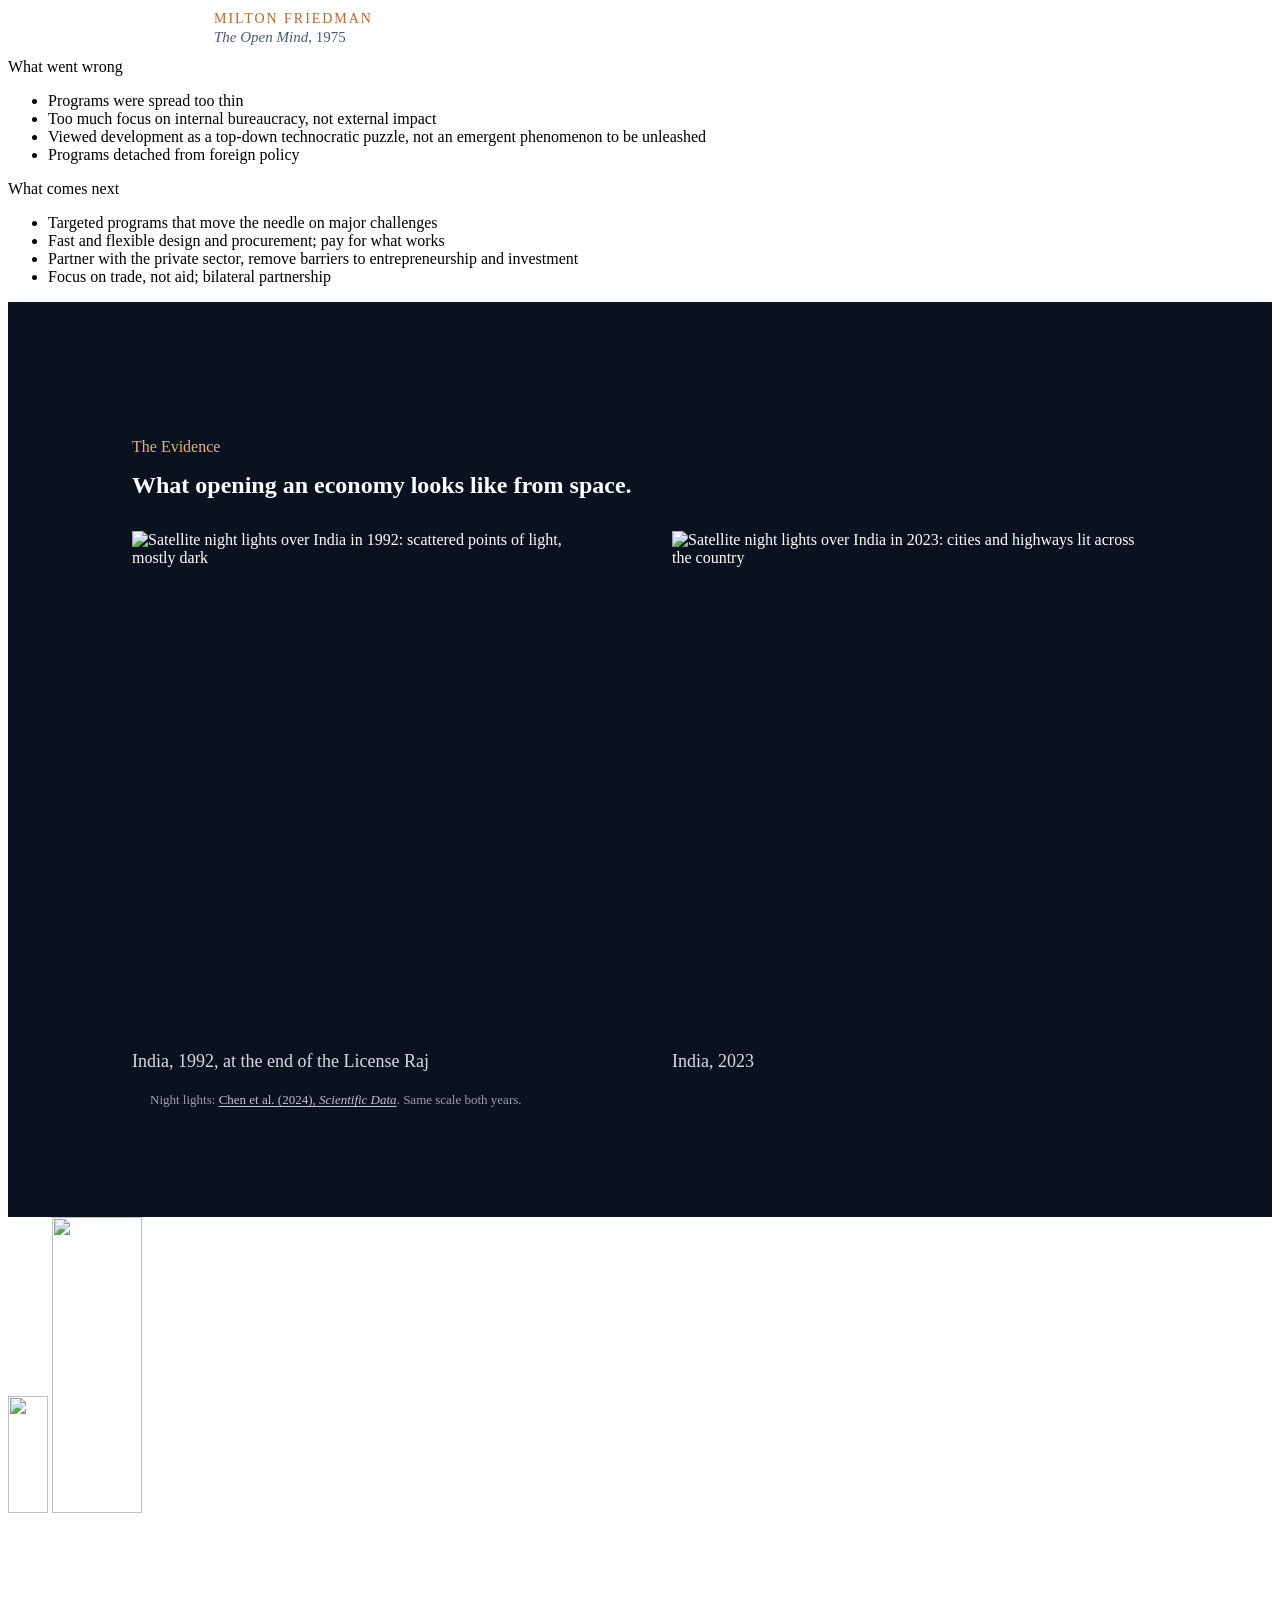
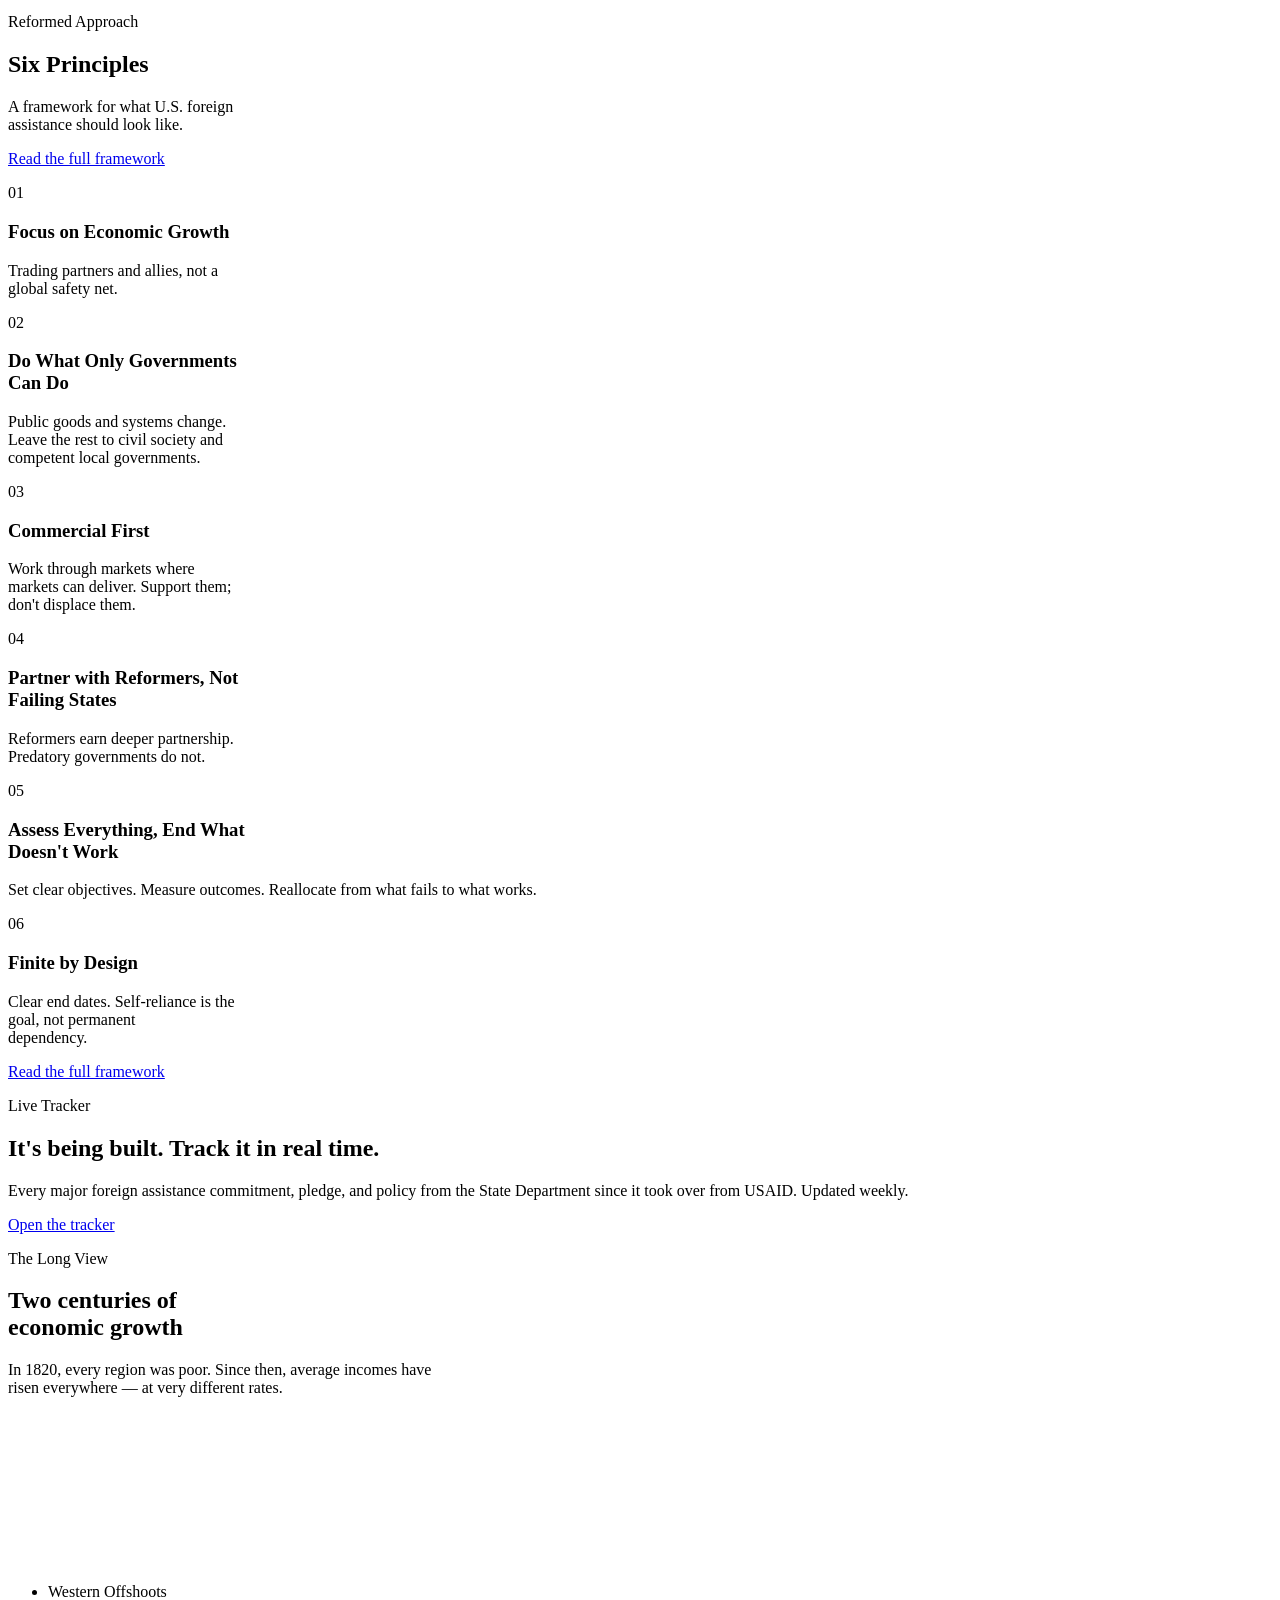
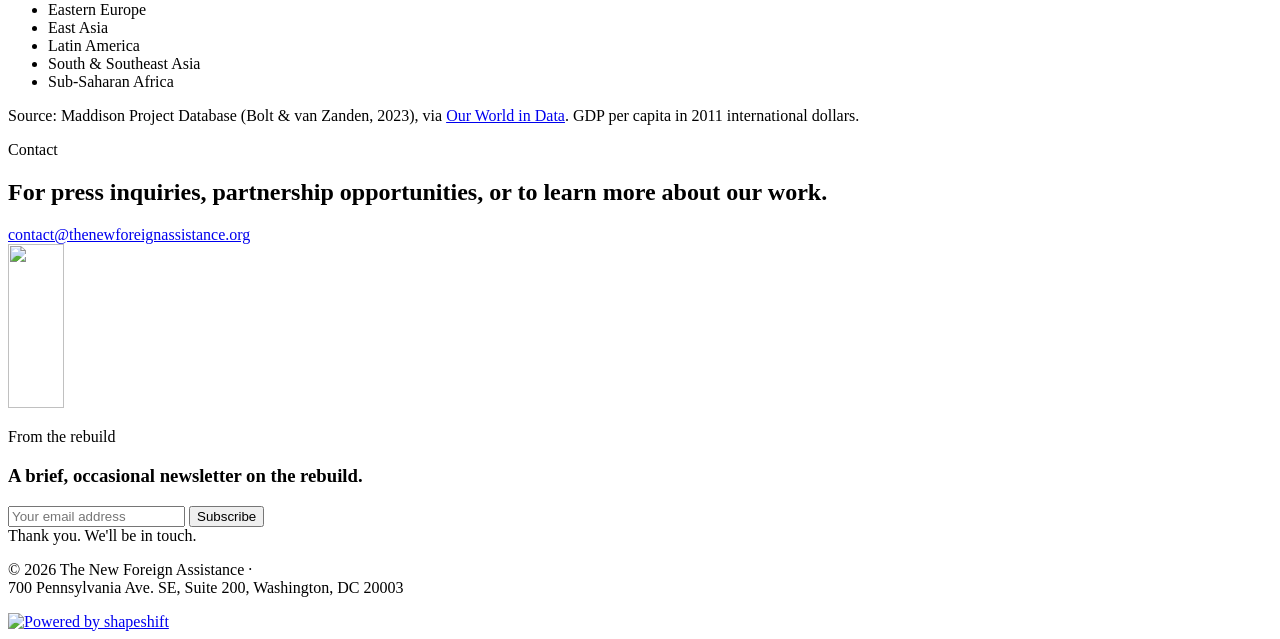
==== commit 0d0aa78f: "Home (desktop): section side accents follow the scroll within their section Co-Authored-By: Claude O" ====
--- a/index.html
+++ b/index.html
@@ -74,6 +74,7 @@
       #page-hero .hero-body + div { flex-wrap: nowrap; }
       #page-hero .hero-body + div a { width: auto; flex: none; padding-left: 20px; padding-right: 20px; letter-spacing: .15em; }
     }
+    .follow-accent { will-change: transform; transition: transform .18s ease-out; }
     /* Hero heading restored to original scale (pre night-lights) */
     .hero-h1 { font-size: 42px; line-height: 1.1; }
     @media (min-width: 860px) { .hero-h1 { font-size: 72px; line-height: 1.15; } .hero-body { font-size: 22px; line-height: 33px; } }
@@ -194,7 +195,7 @@
   <!-- Mobile: side accent -->
   <img src="images/decor-bars-record.svg" alt="" aria-hidden="true" width="40" height="117" class="pointer-events-none absolute left-0 tablet:hidden" style="top:20px;width:40px;height:117px;max-width:none">
   <!-- Desktop: Record side accent -->
-  <img src="images/decor-bars-record.svg" alt="" aria-hidden="true" width="79" height="232" class="pointer-events-none absolute left-0 top-[129px] hidden tablet:block" style="width:79px;height:232px;max-width:none">
+  <img src="images/decor-bars-record.svg" alt="" aria-hidden="true" width="79" height="232" class="follow-accent pointer-events-none absolute left-0 top-[129px] hidden tablet:block" style="width:79px;height:232px;max-width:none">
 
   <div class="mx-auto flex flex-col gap-12 fade-up z-1">
     <div class="flex items-start gap-5 tablet:gap-8">
@@ -262,7 +263,7 @@
   <!-- Mobile: side accent -->
   <img src="images/decor-bars-record.svg" alt="" aria-hidden="true" width="40" height="117" class="pointer-events-none absolute left-0 tablet:hidden" style="top:20px;width:40px;height:117px;max-width:none">
   <!-- Desktop: Diagnosis side accent -->
-  <img src="images/decor-bars-diagnosis.svg" alt="" aria-hidden="true" width="90" height="296" class="pointer-events-none absolute left-0 top-[147px] hidden tablet:block" style="width:90px;height:296px;max-width:none">
+  <img src="images/decor-bars-diagnosis.svg" alt="" aria-hidden="true" width="90" height="296" class="follow-accent pointer-events-none absolute left-0 top-[147px] hidden tablet:block" style="width:90px;height:296px;max-width:none">
   <div class="mx-auto flex flex-col gap-10 tablet:gap-[134px] fade-up">
     <div class="diag-top flex items-start gap-5 tablet:gap-8">
       <div class="flex min-w-0 flex-col gap-5">
@@ -345,7 +346,7 @@
   <!-- Mobile: Figma Group 2452 (332:4042) — 219×285 at x=-125, y=5022 on Home - Mobile -->
   
   <!-- Desktop: Principles side accent -->
-  <img src="images/decor-bars-diagnosis.svg" alt="" aria-hidden="true" width="90" height="296" class="pointer-events-none absolute left-0 hidden tablet:block" style="top:379px;width:90px;height:296px;max-width:none">
+  <img src="images/decor-bars-diagnosis.svg" alt="" aria-hidden="true" width="90" height="296" class="follow-accent pointer-events-none absolute left-0 hidden tablet:block" style="top:379px;width:90px;height:296px;max-width:none">
   <div class="principles-grid relative mx-auto grid gap-12 tablet:mt-[200px] tablet:grid-cols-2 tablet:gap-16 tablet:pl-[126px] fade-up">
     <aside class="tablet:sticky tablet:top-[12.5rem] tablet:self-start">
       <div class="flex flex-col gap-6 tablet:mb-[108px] tablet:pt-8">
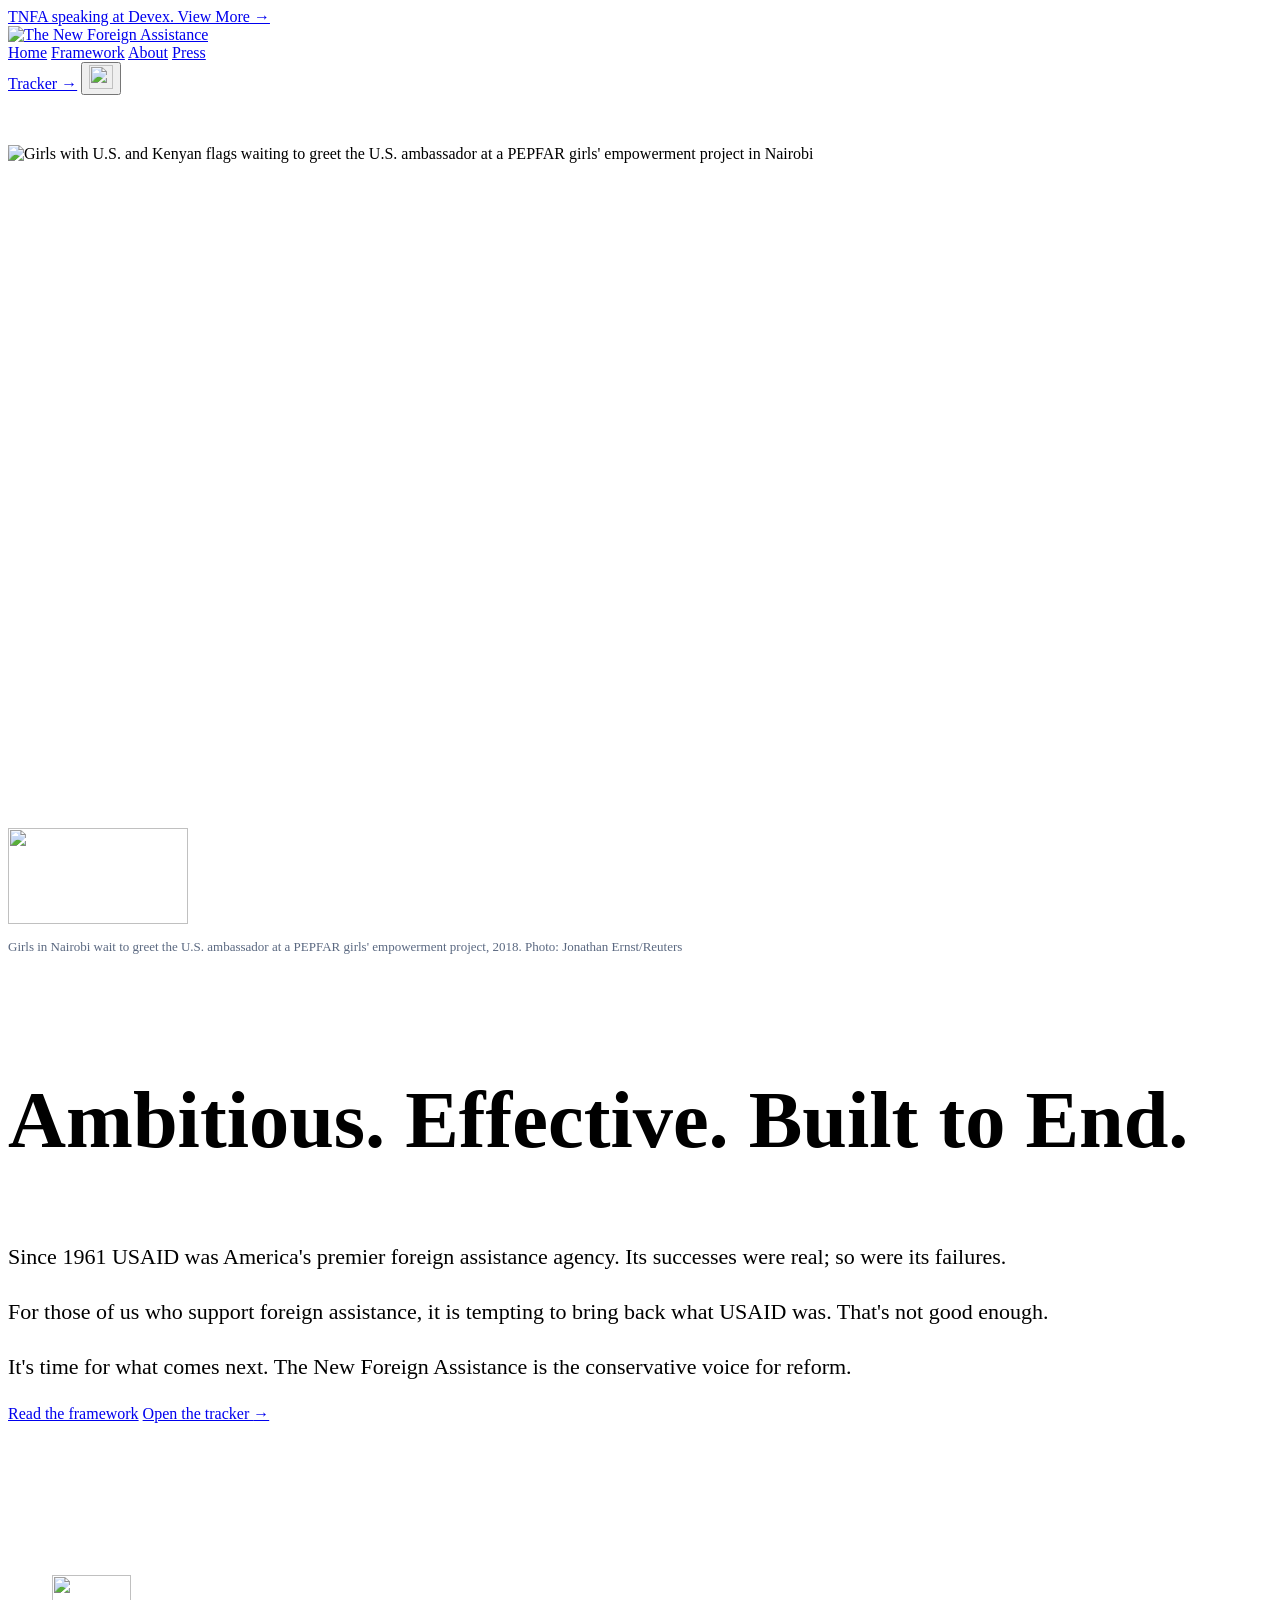
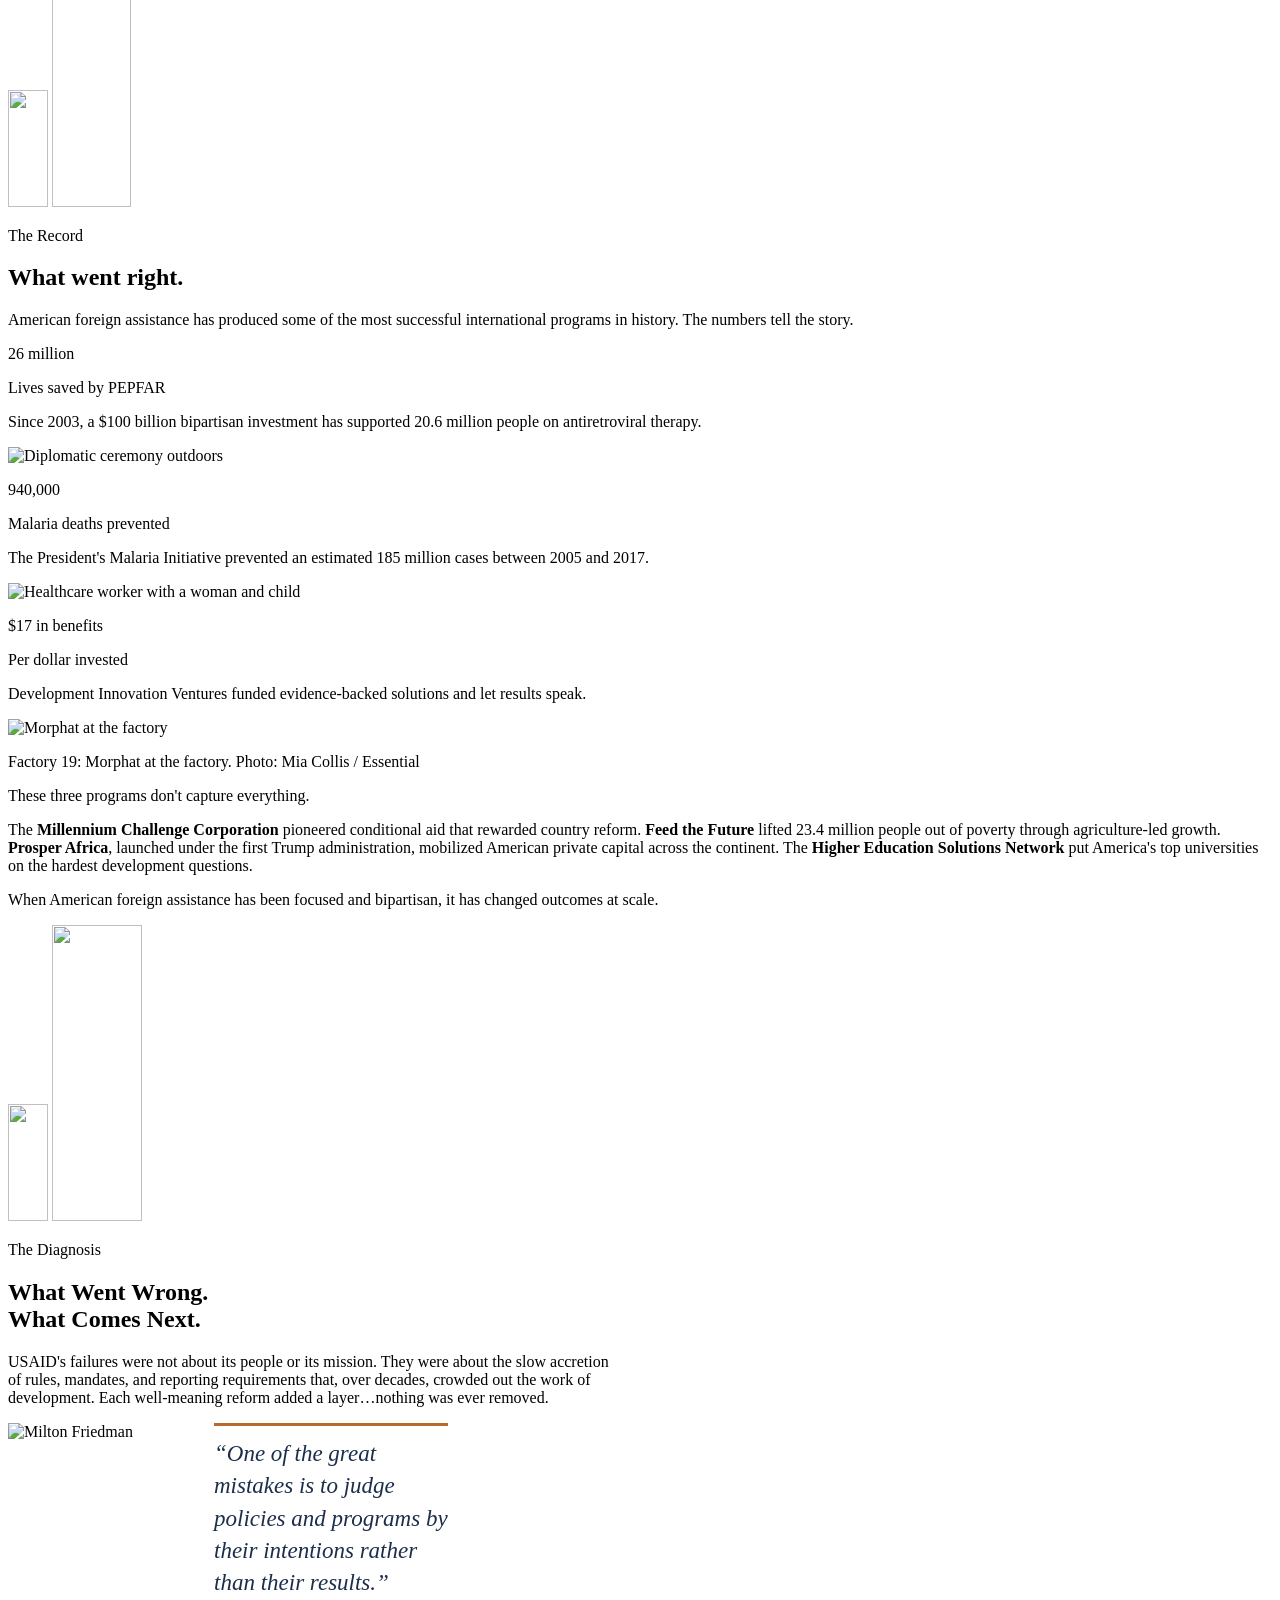
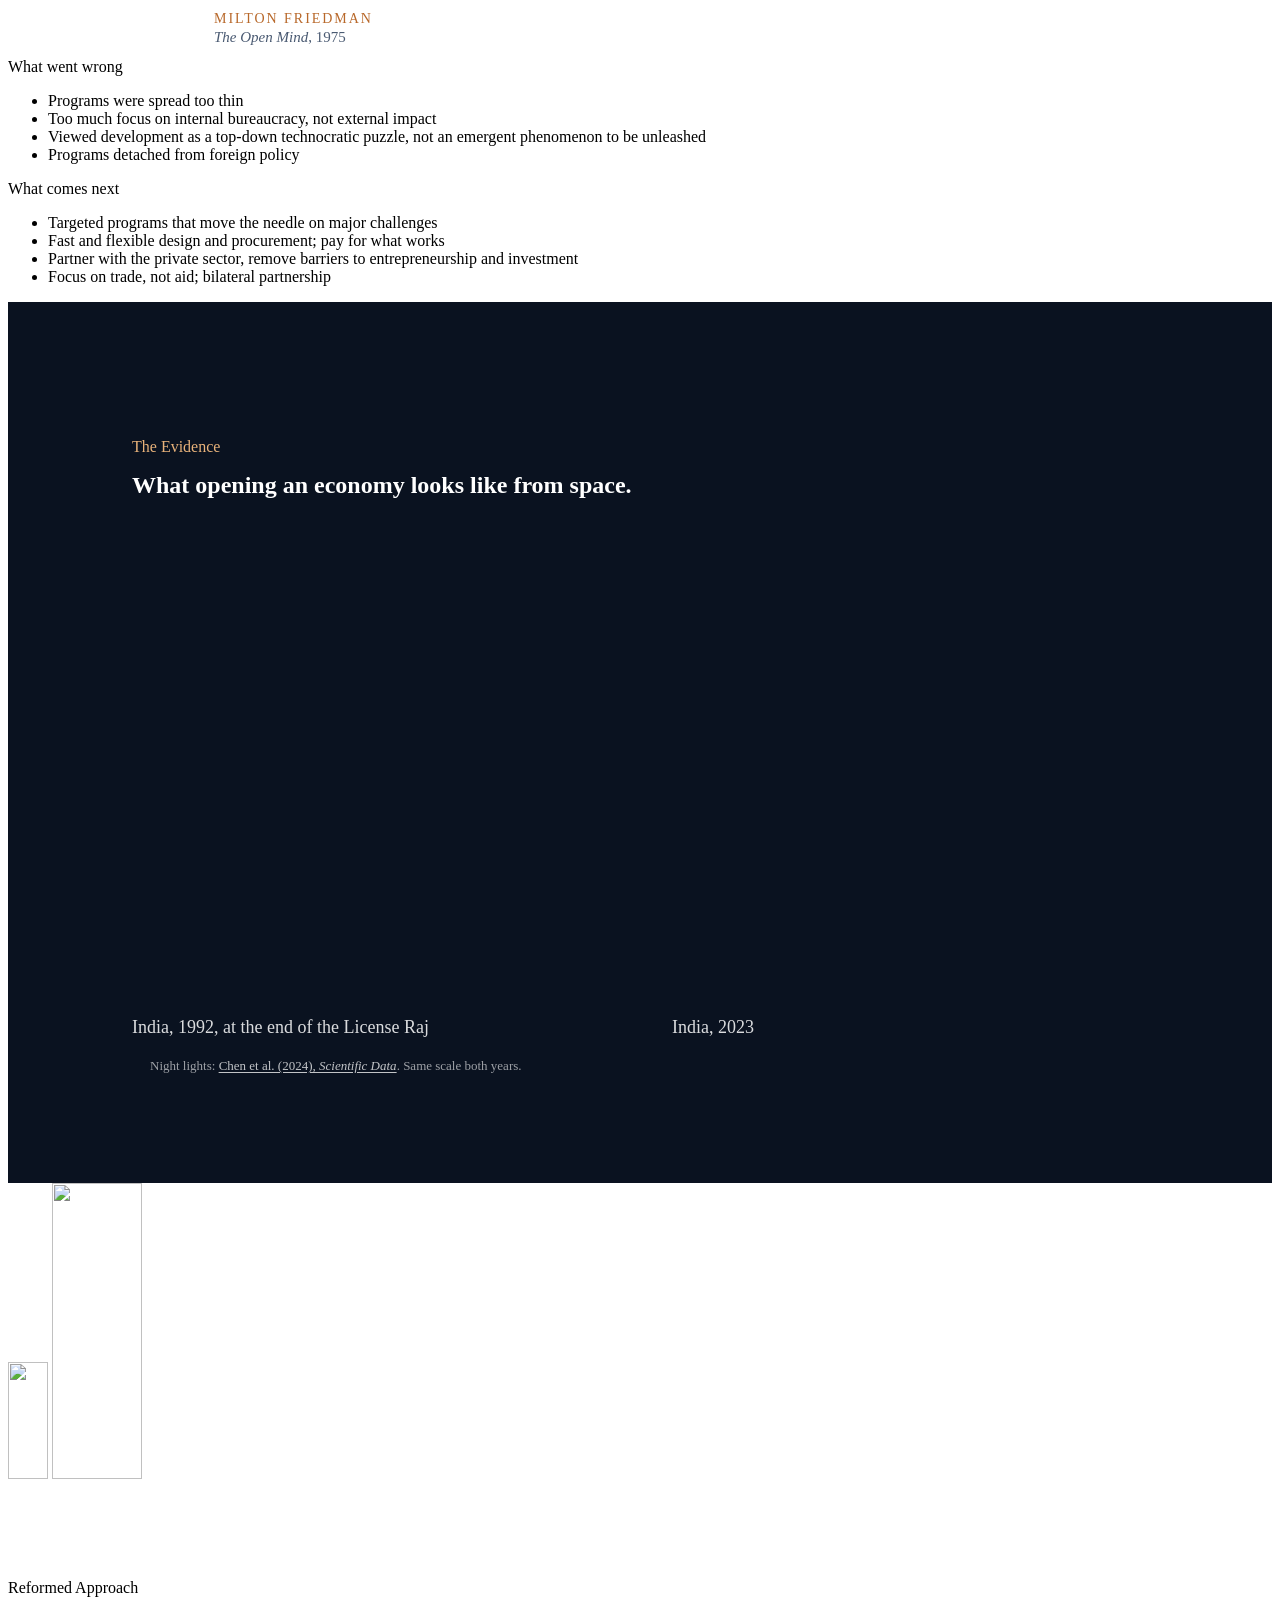
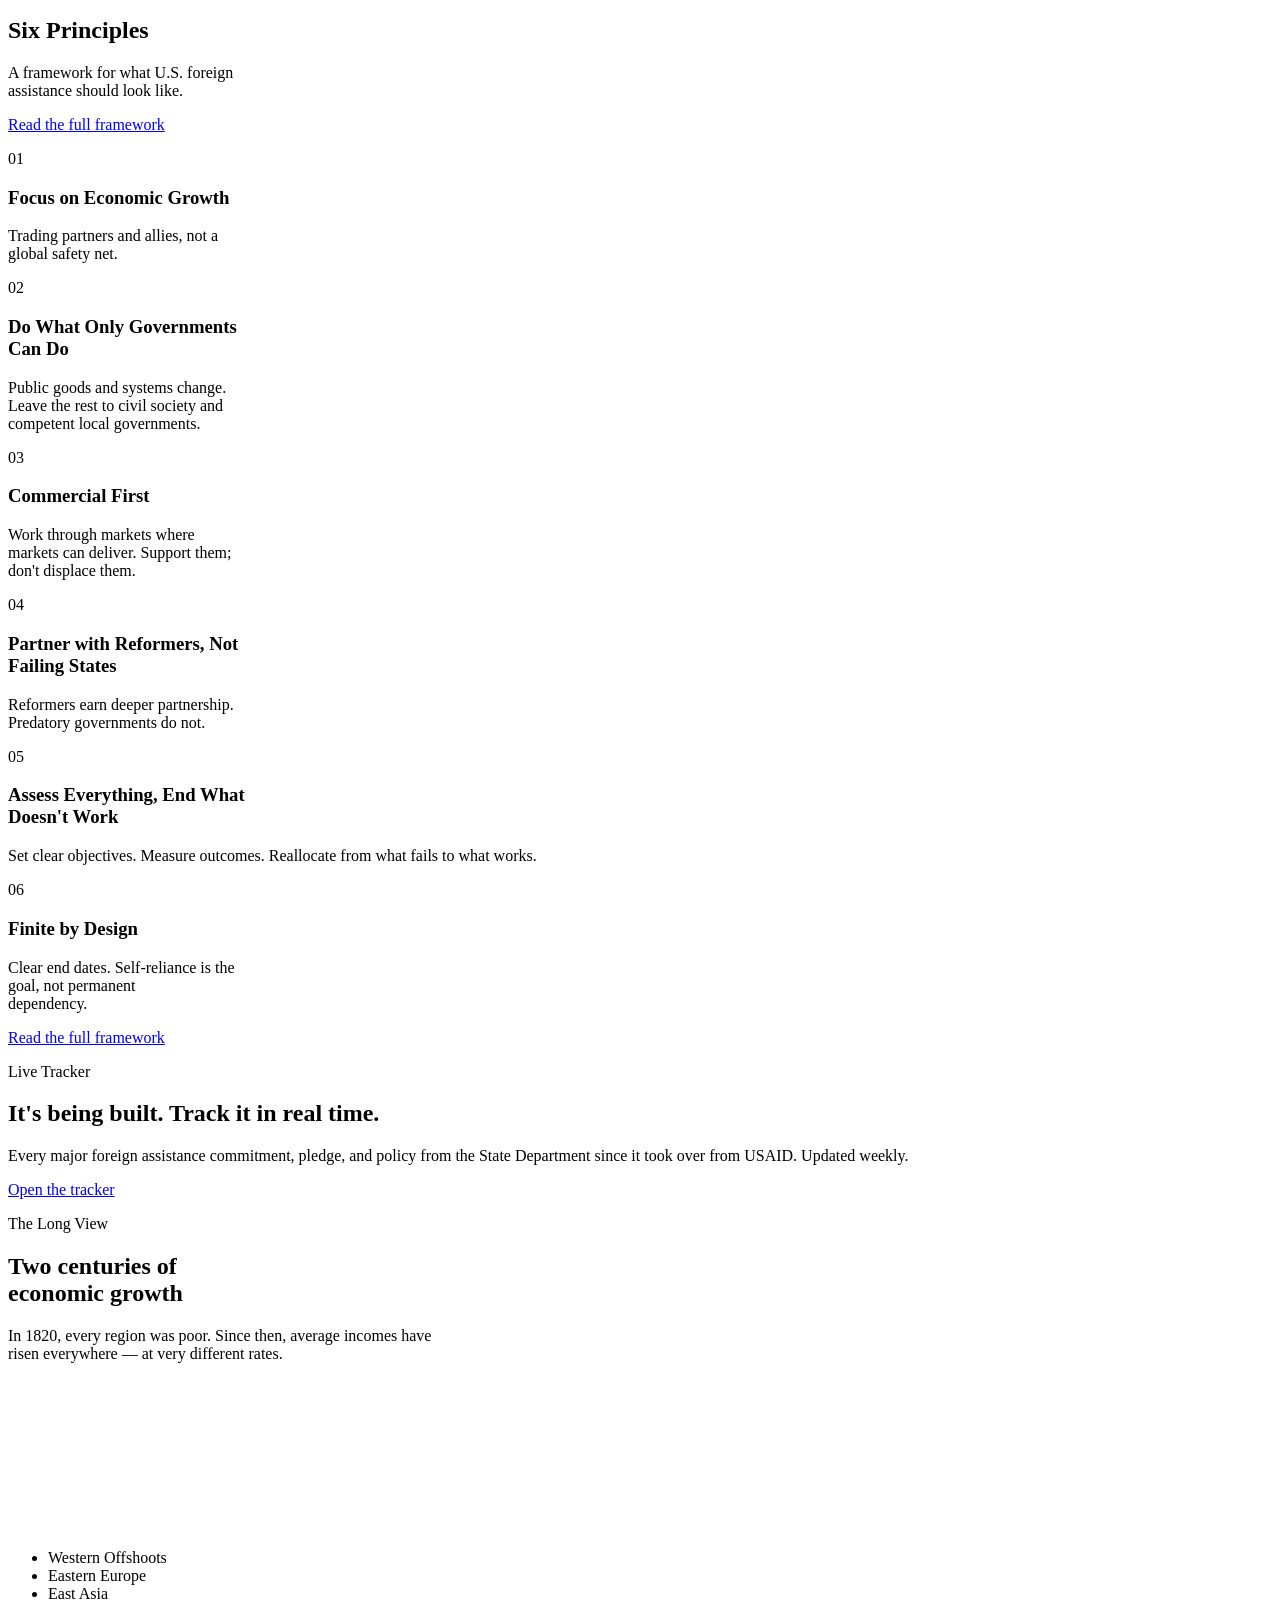
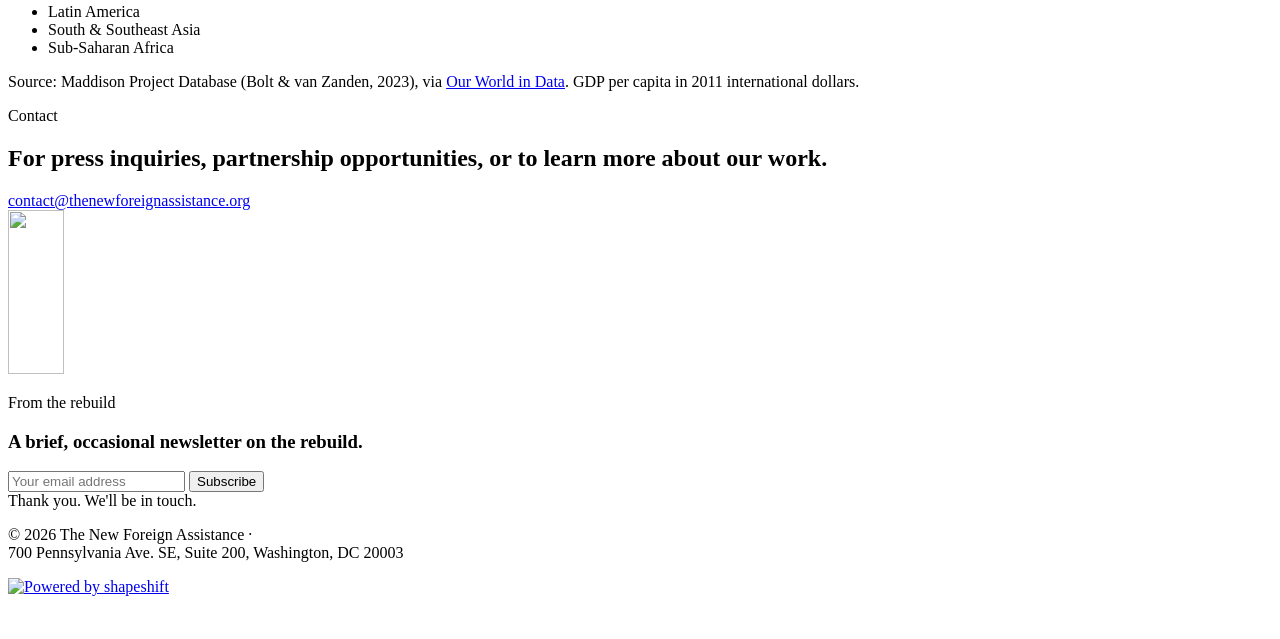
==== commit cb301fee: "Revert scroll-following side accents (0d0aa78) per Daniel Co-Authored-By: Claude Opus 5.5 <noreply@a" ====
--- a/index.html
+++ b/index.html
@@ -74,7 +74,6 @@
       #page-hero .hero-body + div { flex-wrap: nowrap; }
       #page-hero .hero-body + div a { width: auto; flex: none; padding-left: 20px; padding-right: 20px; letter-spacing: .15em; }
     }
-    .follow-accent { will-change: transform; transition: transform .18s ease-out; }
     /* Hero heading restored to original scale (pre night-lights) */
     .hero-h1 { font-size: 42px; line-height: 1.1; }
     @media (min-width: 860px) { .hero-h1 { font-size: 72px; line-height: 1.15; } .hero-body { font-size: 22px; line-height: 33px; } }
@@ -195,7 +194,7 @@
   <!-- Mobile: side accent -->
   <img src="images/decor-bars-record.svg" alt="" aria-hidden="true" width="40" height="117" class="pointer-events-none absolute left-0 tablet:hidden" style="top:20px;width:40px;height:117px;max-width:none">
   <!-- Desktop: Record side accent -->
-  <img src="images/decor-bars-record.svg" alt="" aria-hidden="true" width="79" height="232" class="follow-accent pointer-events-none absolute left-0 top-[129px] hidden tablet:block" style="width:79px;height:232px;max-width:none">
+  <img src="images/decor-bars-record.svg" alt="" aria-hidden="true" width="79" height="232" class="pointer-events-none absolute left-0 top-[129px] hidden tablet:block" style="width:79px;height:232px;max-width:none">
 
   <div class="mx-auto flex flex-col gap-12 fade-up z-1">
     <div class="flex items-start gap-5 tablet:gap-8">
@@ -263,7 +262,7 @@
   <!-- Mobile: side accent -->
   <img src="images/decor-bars-record.svg" alt="" aria-hidden="true" width="40" height="117" class="pointer-events-none absolute left-0 tablet:hidden" style="top:20px;width:40px;height:117px;max-width:none">
   <!-- Desktop: Diagnosis side accent -->
-  <img src="images/decor-bars-diagnosis.svg" alt="" aria-hidden="true" width="90" height="296" class="follow-accent pointer-events-none absolute left-0 top-[147px] hidden tablet:block" style="width:90px;height:296px;max-width:none">
+  <img src="images/decor-bars-diagnosis.svg" alt="" aria-hidden="true" width="90" height="296" class="pointer-events-none absolute left-0 top-[147px] hidden tablet:block" style="width:90px;height:296px;max-width:none">
   <div class="mx-auto flex flex-col gap-10 tablet:gap-[134px] fade-up">
     <div class="diag-top flex items-start gap-5 tablet:gap-8">
       <div class="flex min-w-0 flex-col gap-5">
@@ -346,7 +345,7 @@
   <!-- Mobile: Figma Group 2452 (332:4042) — 219×285 at x=-125, y=5022 on Home - Mobile -->
   
   <!-- Desktop: Principles side accent -->
-  <img src="images/decor-bars-diagnosis.svg" alt="" aria-hidden="true" width="90" height="296" class="follow-accent pointer-events-none absolute left-0 hidden tablet:block" style="top:379px;width:90px;height:296px;max-width:none">
+  <img src="images/decor-bars-diagnosis.svg" alt="" aria-hidden="true" width="90" height="296" class="pointer-events-none absolute left-0 hidden tablet:block" style="top:379px;width:90px;height:296px;max-width:none">
   <div class="principles-grid relative mx-auto grid gap-12 tablet:mt-[200px] tablet:grid-cols-2 tablet:gap-16 tablet:pl-[126px] fade-up">
     <aside class="tablet:sticky tablet:top-[12.5rem] tablet:self-start">
       <div class="flex flex-col gap-6 tablet:mb-[108px] tablet:pt-8">
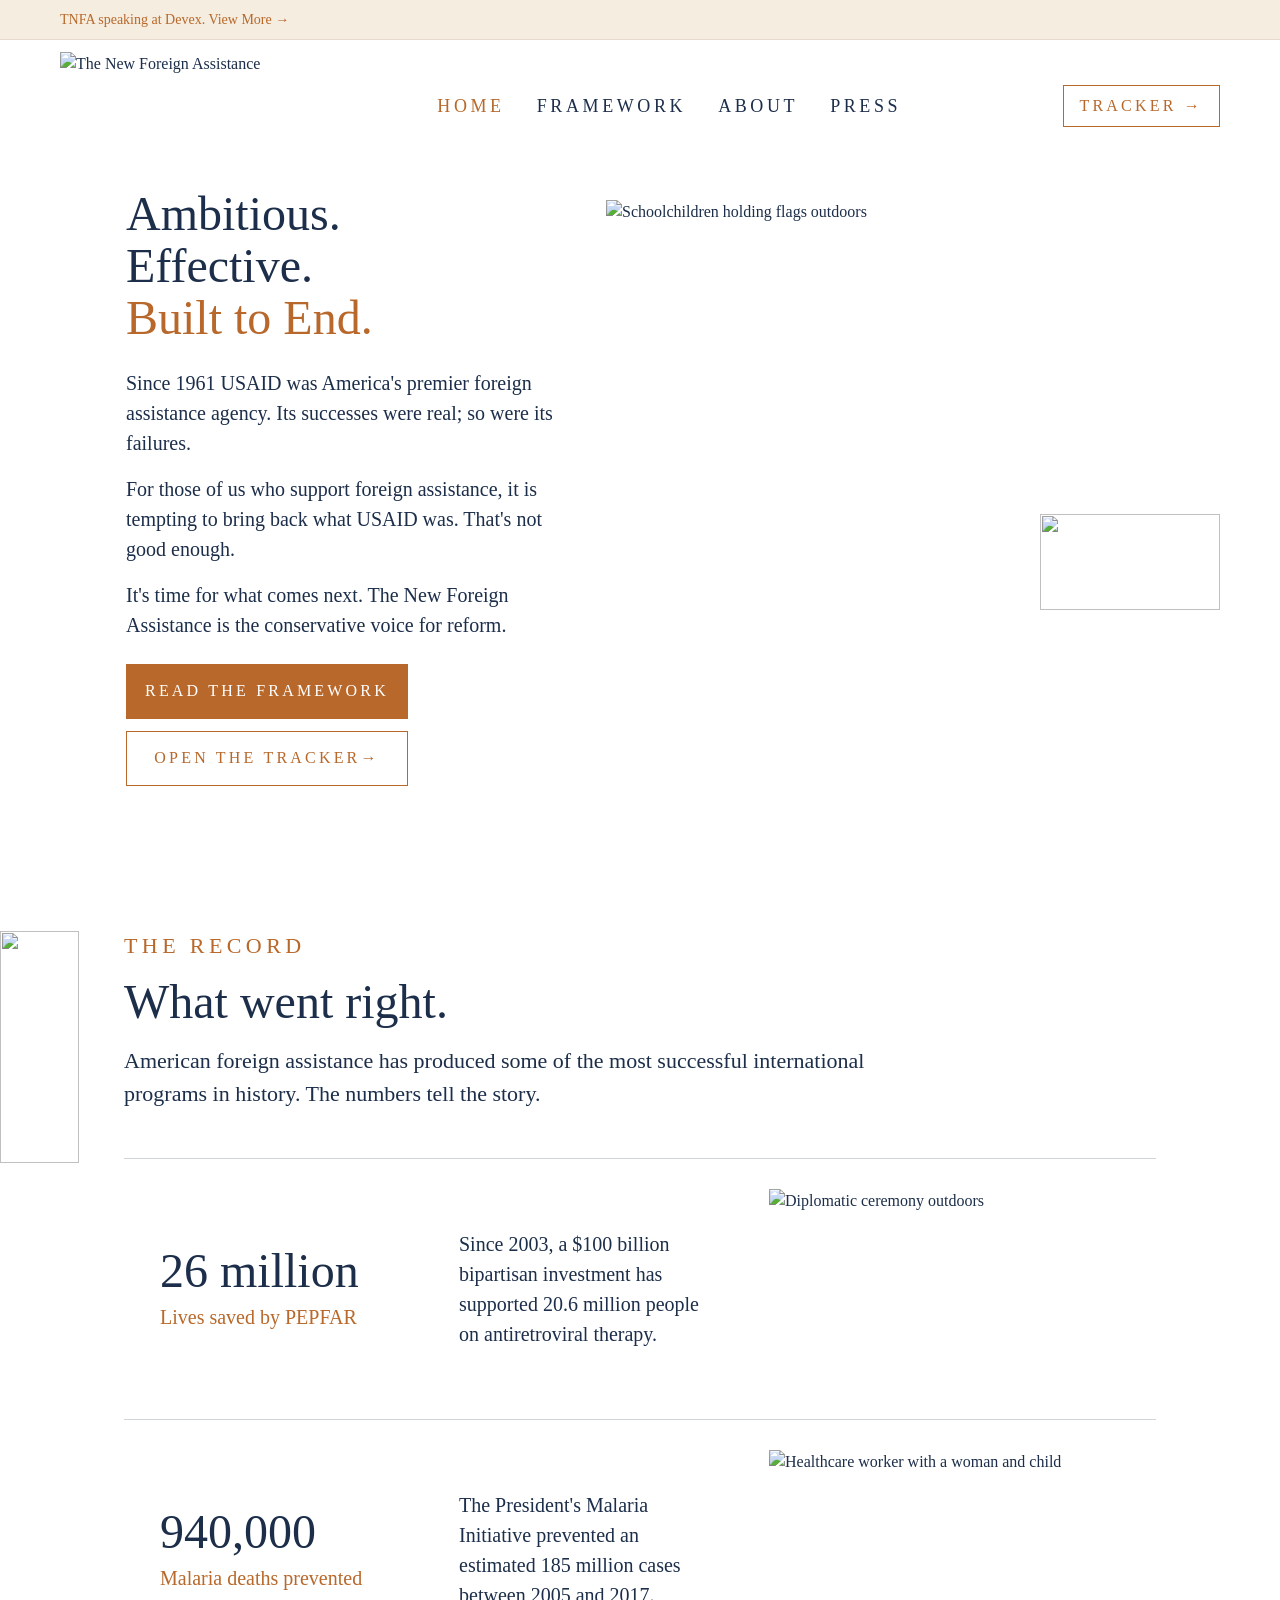
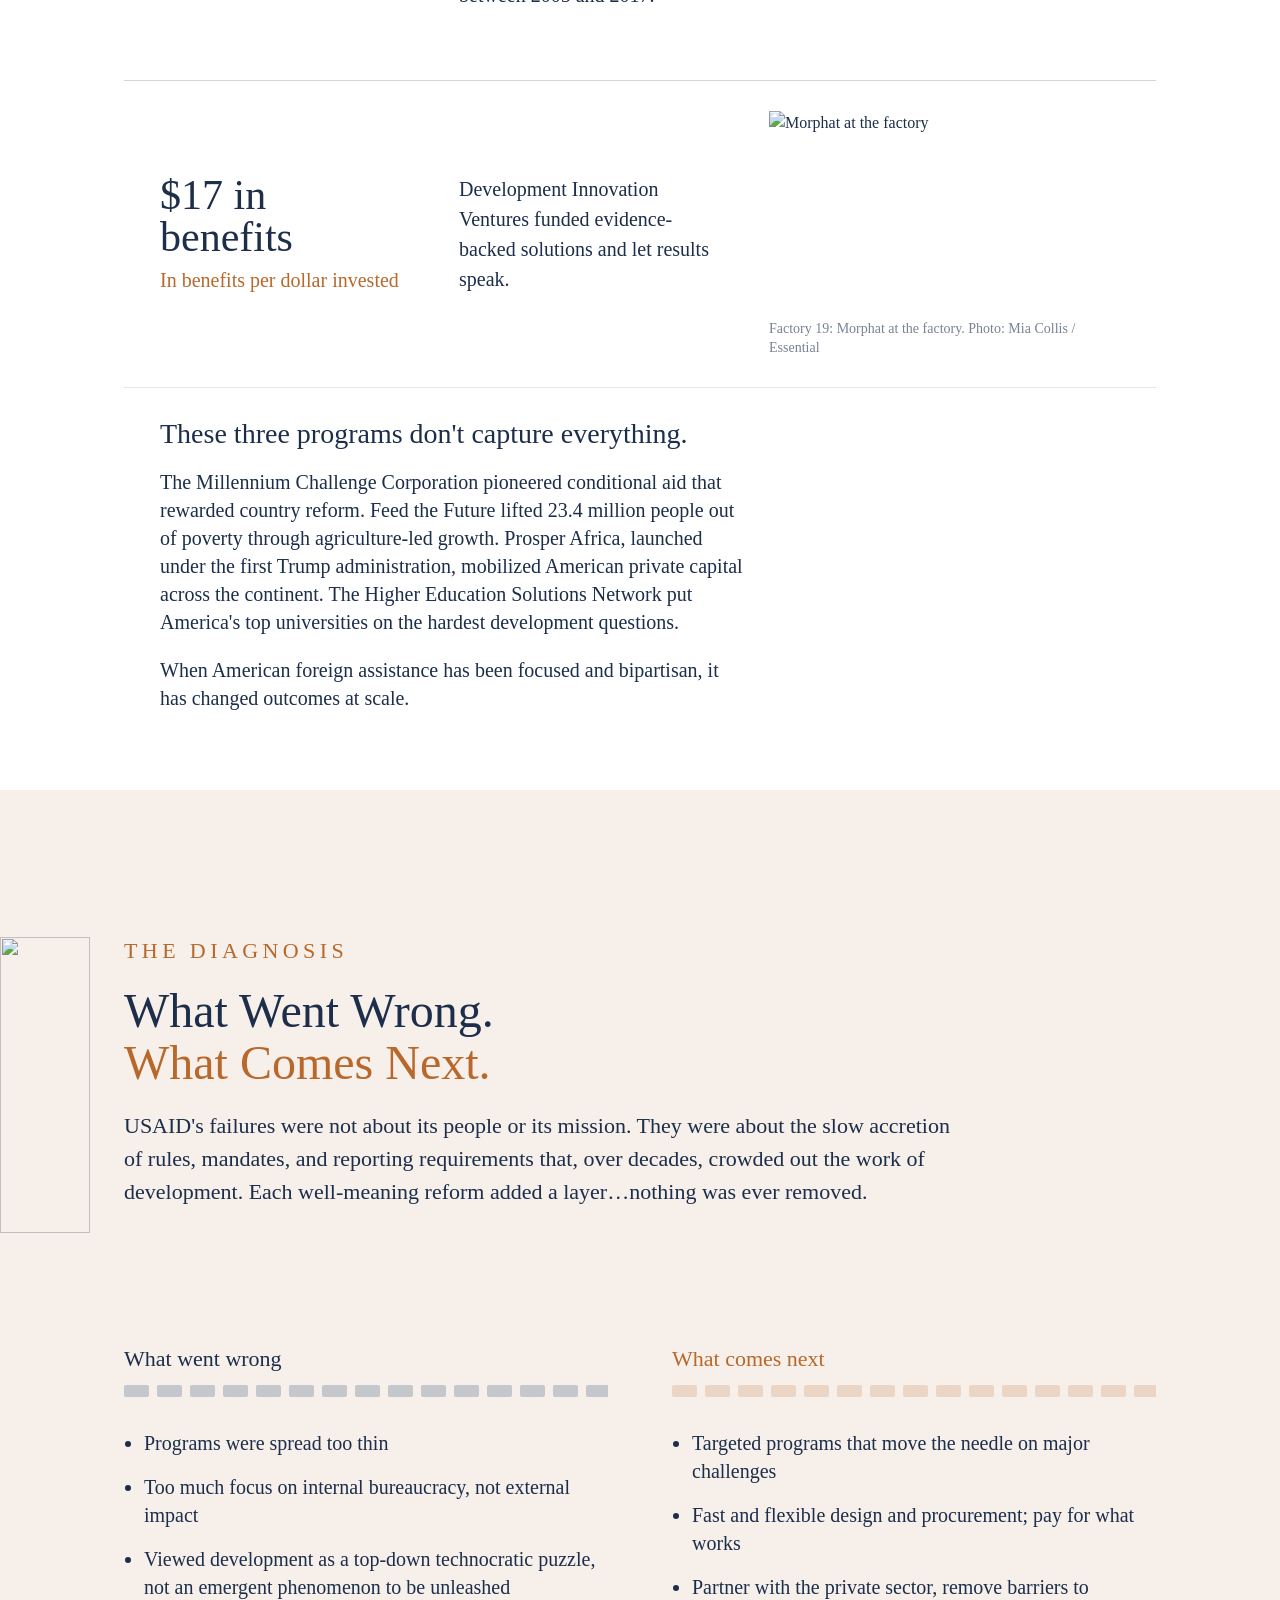
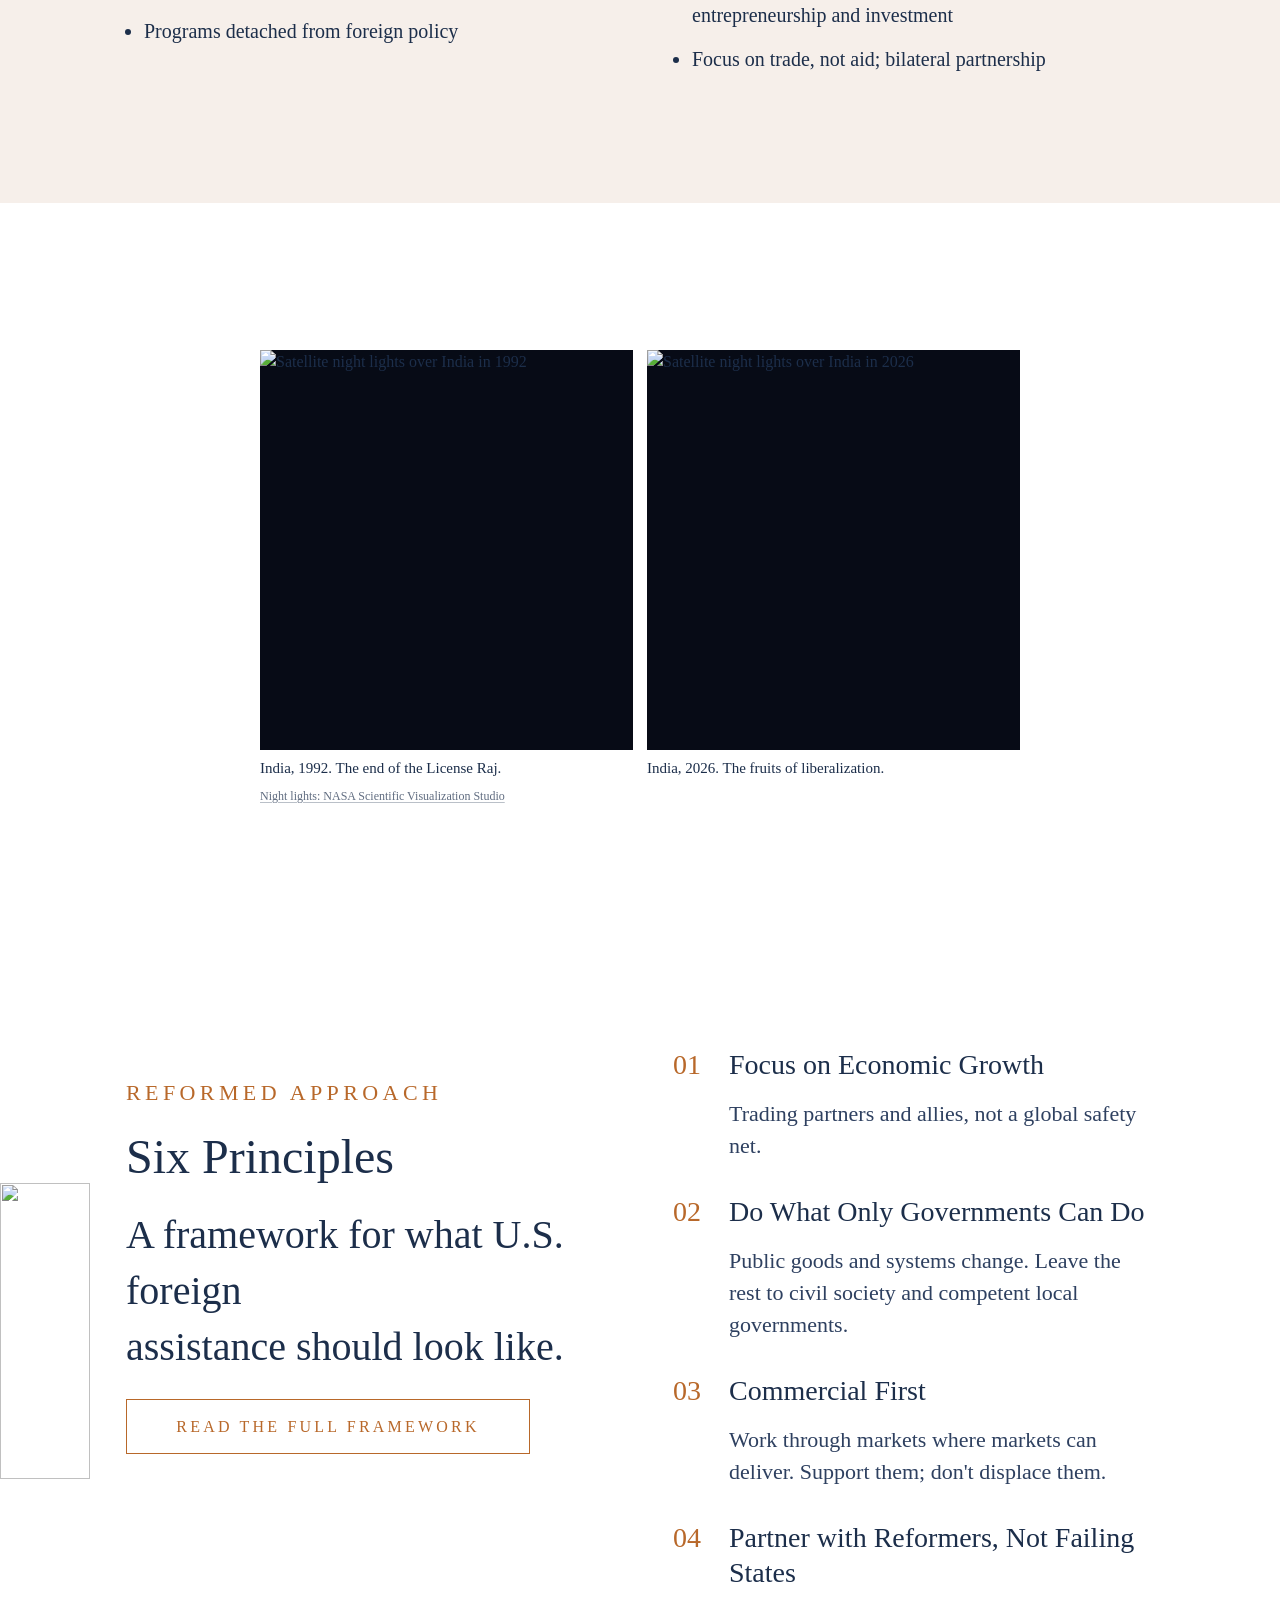
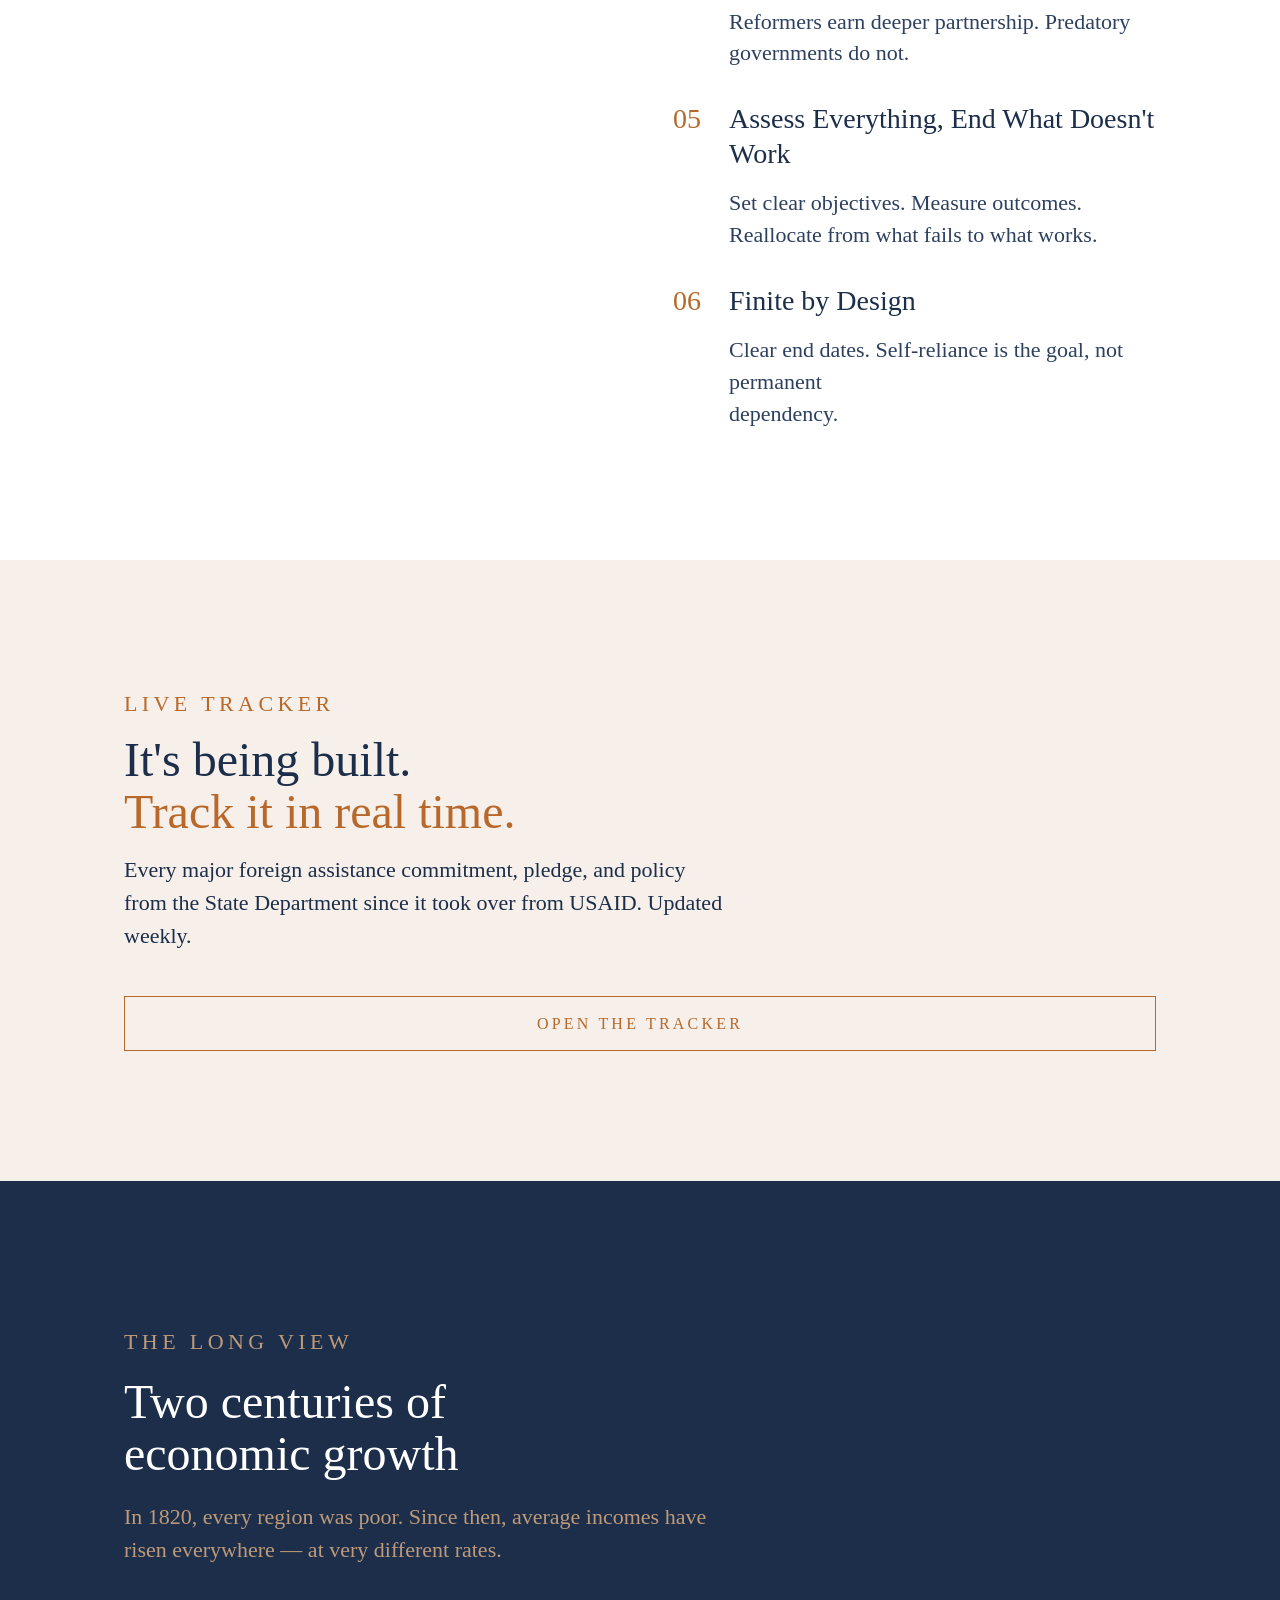
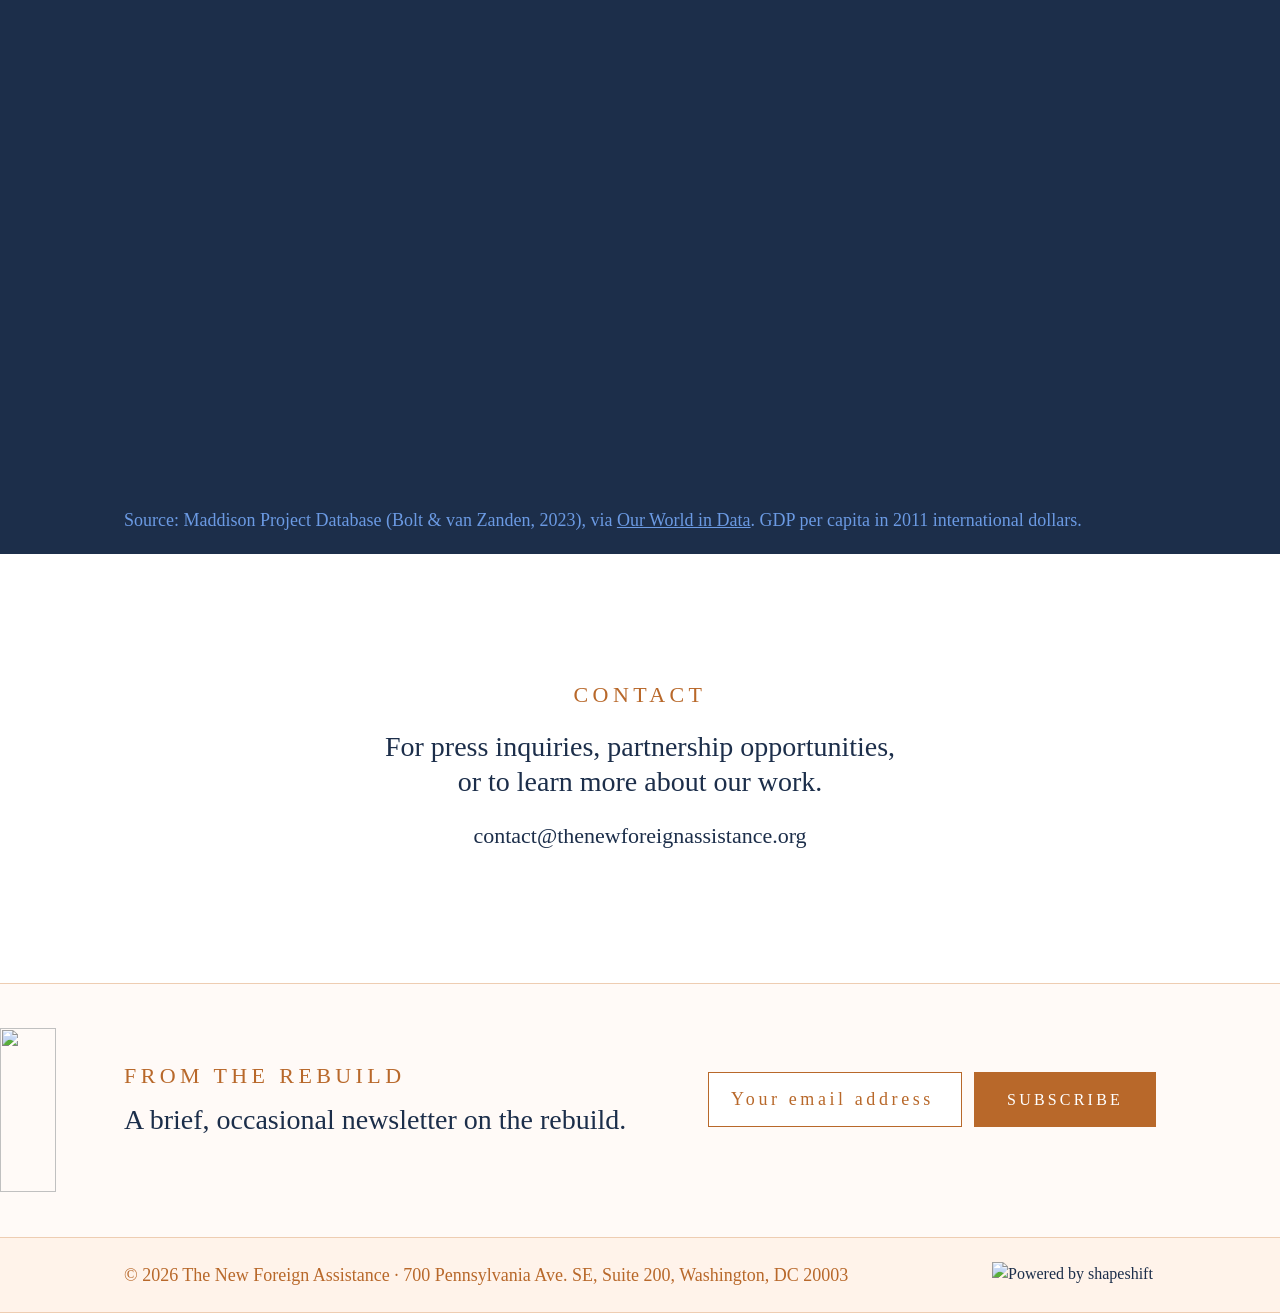
==== commit 56bc71ea: "https://www.bugherd.com/projects/540397/tasks/28" ====
--- a/index.html
+++ b/index.html
@@ -45,7 +45,7 @@
   <style>
     /* Keep newsletter headline on one line on wide screens */
     @media (min-width: 1280px) { .nl-oneline { white-space: nowrap; } }
-    /* Hero text column is centered against the India pair by the grid (tablet:items-center). */
+    /* Hero: headline scrolls while the photo stays sticky (BugHerd #28), same pattern as #principles. */
     /* Balanced wrapping: no one- or two-word orphan lines */
     .balance-wrap { text-wrap: balance; }
     /* Footer legal line: break only between org and address on desktop; org / street / city on mobile */
@@ -60,59 +60,7 @@
   /* "What comes next" divider: same rounded-bar shape as "What went wrong", keep its color */
   .tick-pattern.tick-pattern-next { background-image: url("data:image/svg+xml;charset=utf-8,%3Csvg xmlns='http://www.w3.org/2000/svg' width='33' height='12'%3E%3Crect width='25' height='12' fill='%23EBD6C5' rx='2'/%3E%3C/svg%3E") !important; background-size: 24px 12px !important; }
   @media (min-width: 860px) { .tick-pattern.tick-pattern-next { background-size: 33px 12px !important; } }
-    /* Hero: vertically center the H1 on the photo beside it (photo = half-width column at 3:2). */
-    @media (min-width: 860px) { .hero-text-col { padding-top: max(0px, calc((100vw - 64px) / 6 - 124px)) !important; } .hero-photo-col { margin-top: calc(max(0px, calc((100vw - 64px) / 6 - 124px)) + 4px); } }
-    @media (min-width: 1280px) { .hero-text-col { padding-top: max(0px, calc((100vw - 64px) / 6 - 159px)) !important; } .hero-photo-col { margin-top: calc(max(0px, calc((100vw - 64px) / 6 - 159px)) + 6px); } }
-    .hero-school-img { display:block; height:260px; width:100%; max-width:100%; object-fit:cover; object-position:18% 22%; transform-origin:center; transform:scale(2.15) translate(18%,11%); }
-    @media (min-width: 860px) { .hero-school-img { aspect-ratio:3/2; height:auto; max-height:683px; object-position:40% center; transform:none; } }
-    .hero-photo-caption { font-size: 13px; line-height: 1.45; color: #5a6880; margin: 8px 40px 0; }
-    @media (min-width: 860px) { .hero-photo-caption { margin: 10px 60px 0 0; } }
-    /* Desktop: tighter gap between hero and The Record (photo unchanged) */
-    @media (min-width: 860px) { #page-hero .hero-text-col { padding-bottom: 56px !important; } #the-record { padding-top: 96px !important; } }
-    /* Desktop: hero buttons side by side where they fit */
-    @media (min-width: 1360px) {
-      #page-hero .hero-body + div { flex-wrap: nowrap; }
-      #page-hero .hero-body + div a { width: auto; flex: none; padding-left: 20px; padding-right: 20px; letter-spacing: .15em; }
-    }
-    /* Hero heading restored to original scale (pre night-lights) */
-    .hero-h1 { font-size: 42px; line-height: 1.1; }
-    @media (min-width: 860px) { .hero-h1 { font-size: 72px; line-height: 1.15; } .hero-body { font-size: 22px; line-height: 33px; } }
-    @media (min-width: 1280px) { .hero-h1 { font-size: 92px; line-height: 106px; } }
-    /* Keep "Built to End." on one line at every laptop width */
-    @media (min-width: 860px) { .hero-h1 { font-size: clamp(44px, calc((50vw - 166px) / 5.9), 72px); } }
-    @media (min-width: 1280px) { .hero-h1 { font-size: clamp(60px, calc((50vw - 166px) / 5.9), 92px); } }
-    /* Friedman pull quote in The Diagnosis */
-    .diag-top { flex-wrap: wrap; }
-    .friedman-quote { margin: 8px 0 0; display: flex; gap: 20px; align-items: stretch; flex: 1 1 100%; max-width: 560px; }
-    .friedman-quote__photo { flex: none; width: 128px; position: relative; overflow: hidden; }
-    .friedman-quote__photo img { position: absolute; inset: 0; width: 100%; height: 100%; object-fit: cover; object-position: 50% 0; display: block; }
-    .friedman-quote__body { border-top: 3px solid #b8682a; padding-top: 12px; min-width: 0; }
-    .friedman-quote blockquote { margin: 0; font-family: Newsreader, Georgia, serif; font-style: italic; font-size: 21px; line-height: 1.4; color: #1c2e4a; }
-    .friedman-quote figcaption { margin-top: 12px; margin-bottom: -4px; display: flex; flex-direction: column; gap: 2px; }
-    .friedman-quote__name { white-space: nowrap; font-family: Newsreader, Georgia, serif; font-size: 13px; letter-spacing: .1em; text-transform: uppercase; color: #b8682a; }
-    .friedman-quote__src { font-size: 15px; color: #4a5a72; }
-    @media (min-width: 860px) { .friedman-quote__name { font-size: 14px; letter-spacing: .14em; } .friedman-quote { max-width: 440px; gap: 24px; } .friedman-quote__photo { width: 182px; } .friedman-quote blockquote { font-size: 23px; } }
-    @media (min-width: 1360px) { .diag-top > div:first-child { flex: 1 1 0; } .diag-top > div:first-child p br { display: none; } .diag-top > div:first-child p { max-width: 700px; } .friedman-quote { flex: 0 0 430px; margin: 40px 0 0 auto; } }
-    /* India night-lights band */
-    .india-band { background: #0a1220; color: #fff; padding: 72px 40px 56px; }
-    .india-band__inner { max-width: 1192px; margin: 0 auto; }
-    .india-band__eyebrow { color: #e8b27a !important; }
-    .india-band__heading { color: #fff; margin: 10px 0 32px; max-width: 760px; text-wrap: balance; }
-    .india-band__pair { display: grid; grid-template-columns: 1fr 1fr; gap: 20px; margin: 0 -24px; max-width: 1020px; }
-    .india-band__pair figure { margin: 0; }
-    .india-band__pair img { display: block; width: 100%; height: auto; }
-    .india-band__pair figcaption { font-family: Newsreader, Georgia, serif; font-size: 15px; color: rgba(255,255,255,.85); margin-top: 10px; padding-left: 24px; }
-    @media (max-width: 389px) { .india-band__pair figcaption { font-size: 14px; padding-left: 16px; } }
-    @media (min-width: 860px) { .india-band__pair figcaption { padding-left: 0; } }
-    .india-band__credit { font-size: 13px; color: rgba(255,255,255,.6); margin-top: 20px; }
-    .india-band__credit a { color: rgba(255,255,255,.75); text-decoration: underline; text-underline-offset: 2px; }
-    @media (min-width: 860px) {
-      .india-band { padding: 120px 124px 96px; }
-      .india-band__pair { gap: 64px; margin: 0 auto; }
-      .india-band__credit { max-width: 980px; margin-left: auto; margin-right: auto; }
-      .india-band__pair figcaption { font-size: 18px; }
-    }
-  </style>
+</style>
 </head>
 <body class="font-newsreader">
 
@@ -162,30 +110,29 @@
 
 <!-- HERO -->
 <section id="page-hero">
-  <div class="mx-auto grid min-w-0 items-start gap-8 tablet:grid-cols-2 tablet:gap-16">
-    <div class="hero-photo-col relative order-2 min-w-0 overflow-hidden fade-up tablet:order-2">
-      <div class="relative overflow-hidden">
-        <img src="images/hero-school.webp" alt="Girls with U.S. and Kenyan flags waiting to greet the U.S. ambassador at a PEPFAR girls' empowerment project in Nairobi" class="hero-school-img" width="1024" height="683" fetchpriority="high">
-        <img src="images/decor-bars-hero.svg" alt="" aria-hidden="true" width="180" height="96" class="pointer-events-none absolute bottom-0 right-0 hidden tablet:block" style="width:180px;height:96px;max-width:none">
-      </div>
-      <p class="hero-photo-caption">Girls in Nairobi wait to greet the U.S. ambassador at a PEPFAR girls&#39; empowerment project, 2018. Photo: Jonathan Ernst/Reuters</p>
-    </div>
-    <div class="hero-text-col order-1 flex min-w-0 flex-col gap-8 px-10 pt-10 fade-up tablet:order-1 tablet:px-0 tablet:pl-[126px] tablet:pt-[147px] tablet:pb-[130px]">
-      <h1 class="hero-h1 font-newsreader font-medium text-ink">
+  <div class="hero-grid mx-auto grid min-w-0 items-start gap-8 tablet:gap-12 fade-up">
+    <div class="hero-text-col order-2 flex min-w-0 flex-col gap-6 px-10 tablet:order-1 tablet:px-0 tablet:pl-[126px] tablet:py-4">
+      <h1 class="display-heading text-ink">
         <span class="block">Ambitious.</span>
         <span class="block">Effective.</span>
         <span class="block text-amber">Built to End.</span>
       </h1>
-      <div class="hero-body flex flex-col gap-5 text-lg leading-[1.5] text-ink">
+      <div class="flex flex-col gap-4 text-lg leading-[1.5] text-ink tablet:text-xl tablet:leading-[1.5]">
         <p>Since 1961 USAID was America&#39;s premier foreign assistance agency. Its successes were real; so were its failures.</p>
         <p>For those of us who support foreign assistance, it is tempting to bring back what USAID was. That&#39;s not good enough.</p>
         <p>It&#39;s time for what comes next. The New Foreign Assistance is the conservative voice for reform.</p>
       </div>
-      <div class="flex w-full flex-col gap-3 tablet:max-w-none tablet:flex-row tablet:flex-wrap tablet:items-center">
+      <div class="hero-actions flex w-full flex-col gap-3 tablet:max-w-none tablet:flex-row tablet:flex-wrap tablet:items-center">
         <a href="framework.html" class="btn-filled w-full">Read the framework</a>
         <a href="tracker.html" class="btn-outline w-full">Open the tracker <span class=" hidden tablet:inline">→</span></a>
       </div>
     </div>
+    <aside class="hero-media-track order-1 min-w-0 tablet:sticky tablet:top-[12.5rem] tablet:order-2 tablet:self-start">
+      <div class="hero-media relative overflow-hidden">
+        <img src="images/hero-school.webp" alt="Schoolchildren holding flags outdoors" class="hero-school-img" width="1024" height="683" fetchpriority="high">
+        <img src="images/decor-bars-hero.svg" alt="" aria-hidden="true" width="180" height="96" class="pointer-events-none absolute bottom-0 right-0 hidden tablet:block" style="width:180px;height:96px;max-width:none">
+      </div>
+    </aside>
   </div>
 </section>
 
@@ -233,7 +180,7 @@
       <article class="grid items-center gap-6 border-t border-ink/20 py-8 pb-12 tablet:col-span-3 tablet:grid-cols-subgrid tablet:gap-x-[50px] tablet:px-9 tablet:py-[30px]">
         <div class="min-w-0">
           <p class="font-newsreader text-[36px] font-medium leading-none text-ink tablet:text-[42px]">$17 in benefits</p>
-          <p class="mt-2 text-lg text-amber tablet:text-xl">Per dollar invested</p>
+          <p class="mt-2 text-lg text-amber tablet:text-xl">In benefits per dollar invested</p>
         </div>
         <p class="min-w-0 text-lg leading-[1.5] text-ink tablet:text-xl tablet:leading-[30px]">Development Innovation Ventures funded evidence-backed solutions and let results speak.</p>
         <div class="grid min-w-0 gap-2 tablet:max-w-[412px]">
@@ -247,8 +194,8 @@
 
       <div class="grid border-t border-toc-rail/70 pt-8 tablet:col-span-3 tablet:grid-cols-subgrid">
         <div class="flex flex-col gap-5 text-lg leading-[1.55] text-ink tablet:col-span-2 tablet:pl-9 tablet:text-xl">
-          <p class="balance-wrap text-[28px] font-medium">These three programs don&#39;t capture&nbsp;everything.</p>
-          <p>The <strong class="font-semibold">Millennium Challenge Corporation</strong> pioneered conditional aid that rewarded country reform. <strong class="font-semibold">Feed the Future</strong> lifted 23.4 million people out of poverty through agriculture-led growth. <strong class="font-semibold">Prosper Africa</strong>, launched under the first Trump administration, mobilized American private capital across the continent. The <strong class="font-semibold">Higher Education Solutions Network</strong> put America&#39;s top universities on the hardest development questions.</p>
+          <p class="text-[28px] font-medium">These three programs don&#39;t capture everything.</p>
+          <p>The Millennium Challenge Corporation pioneered conditional aid that rewarded country reform. Feed the Future lifted 23.4 million people out of poverty through agriculture-led growth. Prosper Africa, launched under the first Trump administration, mobilized American private capital across the continent. The Higher Education Solutions Network put America&#39;s top universities on the hardest development questions.</p>
           <p>When American foreign assistance has been focused and bipartisan, it has changed outcomes at scale.</p>
         </div>
       </div>
@@ -264,7 +211,7 @@
   <!-- Desktop: Diagnosis side accent -->
   <img src="images/decor-bars-diagnosis.svg" alt="" aria-hidden="true" width="90" height="296" class="pointer-events-none absolute left-0 top-[147px] hidden tablet:block" style="width:90px;height:296px;max-width:none">
   <div class="mx-auto flex flex-col gap-10 tablet:gap-[134px] fade-up">
-    <div class="diag-top flex items-start gap-5 tablet:gap-8">
+    <div class="flex items-start gap-5 tablet:gap-8">
       <div class="flex min-w-0 flex-col gap-5">
         <p class="eyebrow">The Diagnosis</p>
         <h2 class="display-heading">
@@ -273,13 +220,6 @@
         </h2>
         <p class="tablet:max-w-4xl text-lg leading-[1.5] text-ink tablet:text-[22px] tablet:leading-[33px]">USAID&#39;s failures were not about its people or its mission. They were about the slow accretion<br class="hidden tablet:inline"> of rules, mandates, and reporting requirements that, over decades, crowded out the work of<br class="hidden tablet:inline"> development. Each well-meaning reform added a layer…nothing was ever&nbsp;removed.</p>
       </div>
-      <figure class="friedman-quote">
-        <div class="friedman-quote__photo"><img src="images/friedman-tall-260.webp" srcset="images/friedman-tall-260.webp 260w, images/friedman-tall-520.webp 520w" sizes="(min-width: 860px) 182px, 128px" alt="Milton Friedman" width="260" height="455" loading="lazy" decoding="async"></div>
-        <div class="friedman-quote__body">
-          <blockquote>&ldquo;One of the great mistakes is to judge policies and programs by their intentions rather than their results.&rdquo;</blockquote>
-          <figcaption><span class="friedman-quote__name">Milton Friedman</span><span class="friedman-quote__src"><em>The Open Mind</em>, 1975</span></figcaption>
-        </div>
-      </figure>
     </div>
 
     <div class="grid gap-10 tablet:grid-cols-2 tablet:gap-16 tablet:px-15">
@@ -311,30 +251,28 @@
   </div>
 </section>
 
-<!-- INDIA NIGHT LIGHTS -->
-<section class="india-band" id="india-night-lights" aria-labelledby="india-band-heading">
-  <div class="india-band__inner fade-up">
-    <p class="eyebrow india-band__eyebrow">The Evidence</p>
-    <h2 id="india-band-heading" class="display-heading india-band__heading">What opening an economy looks like from space.</h2>
-    <div class="india-band__pair">
-      <figure>
+<!-- INDIA, 1992 / 2026 — moved out of the hero (BugHerd #27) -->
+<section class="india-section px-0 pt-[90px] min-[640px]:px-10 tablet:px-[124px] tablet:pt-[147px]" id="india" aria-label="India at night, 1992 and 2026">
+  <div class="india-media mx-auto fade-up">
+    <div class="india-pair">
+      <figure class="india-pair__panel">
         <picture>
-          <source type="image/avif" srcset="images/india-nl-1992-480.avif 480w, images/india-nl-1992-800.avif 800w, images/india-nl-1992-1306.avif 1306w" sizes="(min-width: 1200px) 520px, (min-width: 860px) 42vw, 46vw">
-          <source type="image/webp" srcset="images/india-nl-1992-480.webp 480w, images/india-nl-1992-800.webp 800w, images/india-nl-1992-1306.webp 1306w" sizes="(min-width: 1200px) 520px, (min-width: 860px) 42vw, 46vw">
-          <img src="images/india-nl-1992-800.webp" alt="Satellite night lights over India in 1992: scattered points of light, mostly dark" width="1306" height="1400" loading="lazy" decoding="async">
+          <source type="image/avif" srcset="images/india-1992-480.avif 480w, images/india-1992-800.avif 800w, images/india-1992-1306.avif 1306w" sizes="(min-width: 1008px) 373px, (min-width: 860px) 36vw, (max-width: 359px) 100vw, (max-width: 639px) 50vw, 255px">
+          <source type="image/webp" srcset="images/india-1992-480.webp 480w, images/india-1992-1306.webp 1306w" sizes="(min-width: 1008px) 373px, (min-width: 860px) 36vw, (max-width: 359px) 100vw, (max-width: 639px) 50vw, 255px">
+          <img src="images/india-1992-1306.webp" alt="Satellite night lights over India in 1992" width="1306" height="1400" loading="lazy" decoding="async">
         </picture>
-        <figcaption>India, 1992, at the end of the License Raj</figcaption>
+        <figcaption>India, 1992. The end of the License Raj.</figcaption>
       </figure>
-      <figure>
+      <figure class="india-pair__panel">
         <picture>
-          <source type="image/avif" srcset="images/india-nl-2023-480.avif 480w, images/india-nl-2023-800.avif 800w, images/india-nl-2023-1306.avif 1306w" sizes="(min-width: 1200px) 520px, (min-width: 860px) 42vw, 46vw">
-          <source type="image/webp" srcset="images/india-nl-2023-480.webp 480w, images/india-nl-2023-800.webp 800w, images/india-nl-2023-1306.webp 1306w" sizes="(min-width: 1200px) 520px, (min-width: 860px) 42vw, 46vw">
-          <img src="images/india-nl-2023-800.webp" alt="Satellite night lights over India in 2023: cities and highways lit across the country" width="1306" height="1400" loading="lazy" decoding="async">
+          <source type="image/avif" srcset="images/india-2026-480.avif 480w, images/india-2026-800.avif 800w, images/india-2026-1306.avif 1306w" sizes="(min-width: 1008px) 373px, (min-width: 860px) 36vw, (max-width: 359px) 100vw, (max-width: 639px) 50vw, 255px">
+          <source type="image/webp" srcset="images/india-2026-480.webp 480w, images/india-2026-800.webp 800w, images/india-2026-1306.webp 1306w" sizes="(min-width: 1008px) 373px, (min-width: 860px) 36vw, (max-width: 359px) 100vw, (max-width: 639px) 50vw, 255px">
+          <img src="images/india-2026-800.webp" alt="Satellite night lights over India in 2026" width="1306" height="1400" loading="lazy" decoding="async">
         </picture>
-        <figcaption>India, 2023</figcaption>
+        <figcaption>India, 2026. The fruits of liberalization.</figcaption>
       </figure>
     </div>
-    <p class="india-band__credit">Night lights: <a href="https://doi.org/10.1038/s41597-024-04228-6" target="_blank" rel="noopener">Chen et al. (2024), <em>Scientific Data</em></a>. Same scale both years.</p>
+    <p class="india-credit"><a href="https://svs.gsfc.nasa.gov/5276/" target="_blank" rel="noopener">Night lights: NASA Scientific Visualization Studio</a></p>
   </div>
 </section>
 
--- a/css/styles.css
+++ b/css/styles.css
@@ -0,0 +1,3 @@
+@font-face{font-family:Newsreader;font-style:normal;font-weight:300 700;font-display:swap;src:url(../fonts/newsreader-normal-300700.woff2) format("woff2")}@font-face{font-family:Newsreader;font-style:italic;font-weight:400 600;font-display:swap;src:url(../fonts/newsreader-italic-400600.woff2) format("woff2")}@font-face{font-family:"Libertinus Serif Display";font-style:normal;font-weight:400;font-display:swap;src:url(../fonts/libertinus-serif-display-normal-400.woff2) format("woff2")}@font-face{font-family:Inter;font-style:normal;font-weight:300 700;font-display:swap;src:url(../fonts/inter-normal-300700.woff2) format("woff2")}@font-face{font-family:IBM Plex Mono;font-style:normal;font-weight:400;font-display:swap;src:url(../fonts/ibm-plex-mono-normal-400.woff2) format("woff2")}@font-face{font-family:IBM Plex Mono;font-style:normal;font-weight:500;font-display:swap;src:url(../fonts/ibm-plex-mono-normal-500.woff2) format("woff2")}*,:after,:before{--tw-border-spacing-x:0;--tw-border-spacing-y:0;--tw-translate-x:0;--tw-translate-y:0;--tw-rotate:0;--tw-skew-x:0;--tw-skew-y:0;--tw-scale-x:1;--tw-scale-y:1;--tw-pan-x: ;--tw-pan-y: ;--tw-pinch-zoom: ;--tw-scroll-snap-strictness:proximity;--tw-gradient-from-position: ;--tw-gradient-via-position: ;--tw-gradient-to-position: ;--tw-ordinal: ;--tw-slashed-zero: ;--tw-numeric-figure: ;--tw-numeric-spacing: ;--tw-numeric-fraction: ;--tw-ring-inset: ;--tw-ring-offset-width:0px;--tw-ring-offset-color:#fff;--tw-ring-color:rgba(59,130,246,.5);--tw-ring-offset-shadow:0 0 #0000;--tw-ring-shadow:0 0 #0000;--tw-shadow:0 0 #0000;--tw-shadow-colored:0 0 #0000;--tw-blur: ;--tw-brightness: ;--tw-contrast: ;--tw-grayscale: ;--tw-hue-rotate: ;--tw-invert: ;--tw-saturate: ;--tw-sepia: ;--tw-drop-shadow: ;--tw-backdrop-blur: ;--tw-backdrop-brightness: ;--tw-backdrop-contrast: ;--tw-backdrop-grayscale: ;--tw-backdrop-hue-rotate: ;--tw-backdrop-invert: ;--tw-backdrop-opacity: ;--tw-backdrop-saturate: ;--tw-backdrop-sepia: ;--tw-contain-size: ;--tw-contain-layout: ;--tw-contain-paint: ;--tw-contain-style: }::backdrop{--tw-border-spacing-x:0;--tw-border-spacing-y:0;--tw-translate-x:0;--tw-translate-y:0;--tw-rotate:0;--tw-skew-x:0;--tw-skew-y:0;--tw-scale-x:1;--tw-scale-y:1;--tw-pan-x: ;--tw-pan-y: ;--tw-pinch-zoom: ;--tw-scroll-snap-strictness:proximity;--tw-gradient-from-position: ;--tw-gradient-via-position: ;--tw-gradient-to-position: ;--tw-ordinal: ;--tw-slashed-zero: ;--tw-numeric-figure: ;--tw-numeric-spacing: ;--tw-numeric-fraction: ;--tw-ring-inset: ;--tw-ring-offset-width:0px;--tw-ring-offset-color:#fff;--tw-ring-color:rgba(59,130,246,.5);--tw-ring-offset-shadow:0 0 #0000;--tw-ring-shadow:0 0 #0000;--tw-shadow:0 0 #0000;--tw-shadow-colored:0 0 #0000;--tw-blur: ;--tw-brightness: ;--tw-contrast: ;--tw-grayscale: ;--tw-hue-rotate: ;--tw-invert: ;--tw-saturate: ;--tw-sepia: ;--tw-drop-shadow: ;--tw-backdrop-blur: ;--tw-backdrop-brightness: ;--tw-backdrop-contrast: ;--tw-backdrop-grayscale: ;--tw-backdrop-hue-rotate: ;--tw-backdrop-invert: ;--tw-backdrop-opacity: ;--tw-backdrop-saturate: ;--tw-backdrop-sepia: ;--tw-contain-size: ;--tw-contain-layout: ;--tw-contain-paint: ;--tw-contain-style: }
+
+/*! tailwindcss v3.4.19 | MIT License | https://tailwindcss.com*/*,:after,:before{box-sizing:border-box;border:0 solid #e5e7eb}:after,:before{--tw-content:""}:host,html{line-height:1.5;-webkit-text-size-adjust:100%;-moz-tab-size:4;-o-tab-size:4;tab-size:4;font-family:ui-sans-serif,system-ui,sans-serif,Apple Color Emoji,Segoe UI Emoji,Segoe UI Symbol,Noto Color Emoji;font-feature-settings:normal;font-variation-settings:normal;-webkit-tap-highlight-color:transparent}body{margin:0;line-height:inherit}hr{height:0;color:inherit;border-top-width:1px}abbr:where([title]){-webkit-text-decoration:underline dotted;text-decoration:underline dotted}h1,h2,h3,h4,h5,h6{font-size:inherit;font-weight:inherit}a{color:inherit;text-decoration:inherit}b,strong{font-weight:bolder}code,kbd,pre,samp{font-family:ui-monospace,SFMono-Regular,Menlo,Monaco,Consolas,Liberation Mono,Courier New,monospace;font-feature-settings:normal;font-variation-settings:normal;font-size:1em}small{font-size:80%}sub,sup{font-size:75%;line-height:0;position:relative;vertical-align:baseline}sub{bottom:-.25em}sup{top:-.5em}table{text-indent:0;border-color:inherit;border-collapse:collapse}button,input,optgroup,select,textarea{font-family:inherit;font-feature-settings:inherit;font-variation-settings:inherit;font-size:100%;font-weight:inherit;line-height:inherit;letter-spacing:inherit;color:inherit;margin:0;padding:0}button,select{text-transform:none}button,input:where([type=button]),input:where([type=reset]),input:where([type=submit]){-webkit-appearance:button;background-color:transparent;background-image:none}:-moz-focusring{outline:auto}:-moz-ui-invalid{box-shadow:none}progress{vertical-align:baseline}::-webkit-inner-spin-button,::-webkit-outer-spin-button{height:auto}[type=search]{-webkit-appearance:textfield;outline-offset:-2px}::-webkit-search-decoration{-webkit-appearance:none}::-webkit-file-upload-button{-webkit-appearance:button;font:inherit}summary{display:list-item}blockquote,dd,dl,figure,h1,h2,h3,h4,h5,h6,hr,p,pre{margin:0}fieldset{margin:0}fieldset,legend{padding:0}menu,ol,ul{list-style:none;margin:0;padding:0}dialog{padding:0}textarea{resize:vertical}input::-moz-placeholder,textarea::-moz-placeholder{opacity:1;color:#9ca3af}input::placeholder,textarea::placeholder{opacity:1;color:#9ca3af}[role=button],button{cursor:pointer}:disabled{cursor:default}audio,canvas,embed,iframe,img,object,svg,video{display:block;vertical-align:middle}img,video{max-width:100%;height:auto}[hidden]:where(:not([hidden=until-found])){display:none}html{scroll-behavior:smooth}body{--tw-bg-opacity:1;background-color:rgb(255 255 255/var(--tw-bg-opacity,1));--tw-text-opacity:1;color:rgb(28 46 74/var(--tw-text-opacity,1));-moz-osx-font-smoothing:grayscale;-webkit-font-smoothing:antialiased}[id]{scroll-margin-top:5.5rem}@media (min-width:860px){[id]{scroll-margin-top:9.5rem}}::-moz-selection{--tw-bg-opacity:1;background-color:rgb(184 104 42/var(--tw-bg-opacity,1));--tw-text-opacity:1;color:rgb(255 255 255/var(--tw-text-opacity,1))}::selection{--tw-bg-opacity:1;background-color:rgb(184 104 42/var(--tw-bg-opacity,1));--tw-text-opacity:1;color:rgb(255 255 255/var(--tw-text-opacity,1))}.container{width:100%}@media (min-width:391px){.container{max-width:391px}}@media (min-width:640px){.container{max-width:640px}}@media (min-width:768px){.container{max-width:768px}}@media (min-width:860px){.container{max-width:860px}}@media (min-width:1024px){.container{max-width:1024px}}@media (min-width:1280px){.container{max-width:1280px}}@media (min-width:1440px){.container{max-width:1440px}}@media (min-width:1536px){.container{max-width:1536px}}.display-heading{font-family:Newsreader,Georgia,serif;font-weight:500;font-size:42px;line-height:1.1}@media (min-width:860px){.display-heading{font-size:48px;line-height:1.08}}.unga-banner{display:block;background:#f4ede0;color:#1c2e4a;border-bottom:1px solid #e6d9d0;text-decoration:none}.unga-banner:hover{background:#efe4d2}.unga-banner:focus-visible{outline:2px solid #b8682a;outline-offset:-2px}.unga-banner__inner{margin-left:auto;margin-right:auto;display:flex;max-width:1728px;align-items:center;padding:.5rem 1.25rem}@media (min-width:860px){.unga-banner__inner{padding:.625rem 60px}}.unga-banner__title{margin:0;font-family:"Libertinus Serif Display",Newsreader,Georgia,serif;font-size:.875rem;line-height:1.25rem;line-height:1.375;letter-spacing:0;--tw-text-opacity:1;color:rgb(184 104 42/var(--tw-text-opacity,1))}.unga-banner:hover .unga-banner__title{text-decoration:underline;text-underline-offset:.18em}.hero-school-img{height:260px;width:100%;max-width:100%;-o-object-fit:cover;object-fit:cover;-o-object-position:18% 22%;object-position:18% 22%;transform-origin:center;transform:scale(2.15) translate(18%,11%)}@media (min-width:860px){.hero-grid{grid-template-columns:minmax(0,1fr) auto;align-items:start;padding-right:32px}.hero-media{width:44vw}.hero-school-img{aspect-ratio:3/2;height:auto;max-height:683px;-o-object-position:40% center;object-position:40% center;transform:none}}@media (min-width:1024px){.hero-media{width:46vw}}@media (min-width:1280px){.hero-grid{padding-right:60px}.hero-media{width:614px}}.india-pair{display:grid;grid-template-columns:1fr 1fr;gap:10px;align-items:start}@media (min-width:640px) and (max-width:859px){.india-media{max-width:520px}}@media (min-width:860px){.india-media{max-width:760px}.india-pair{gap:14px}}@media (max-width:359px){.india-pair{grid-template-columns:1fr;gap:16px}}.india-pair__panel{margin:0;min-width:0}.india-pair img{display:block;width:100%;height:auto;background:#070b16}.india-pair figcaption{margin-top:8px;font-family:Newsreader,Georgia,serif;font-size:13px;line-height:1.35;color:#1c2e4a}@media (min-width:860px){.india-pair figcaption{font-size:15px}}.india-credit{margin:.625rem 0 0;font-family:Newsreader,Georgia,serif;font-size:.75rem;line-height:1rem;line-height:1.375;color:rgba(28,46,74,.7)}.india-credit a{color:inherit;text-decoration-line:underline;text-decoration-color:rgba(28,46,74,.3);text-underline-offset:2px}.india-credit a:hover{--tw-text-opacity:1;color:rgb(184 104 42/var(--tw-text-opacity,1));text-decoration-color:#b8682a}@media (max-width:639px){.india-credit,.india-pair__panel:first-child figcaption{padding-left:20px}.india-credit,.india-pair__panel:last-child figcaption{padding-right:20px}}@media (max-width:359px){.india-pair figcaption{padding-inline:20px}}.india-credit a:focus-visible{outline:2px solid #b8682a;outline-offset:2px}.btn-filled{display:inline-flex;height:55px;align-items:center;justify-content:center;text-wrap:nowrap;border-width:1px;--tw-border-opacity:1;border-color:rgb(184 104 42/var(--tw-border-opacity,1));--tw-bg-opacity:1;background-color:rgb(184 104 42/var(--tw-bg-opacity,1));padding-left:2rem;padding-right:2rem;font-family:"Libertinus Serif Display",Newsreader,Georgia,serif;font-size:1rem;line-height:1.5rem;text-transform:uppercase;letter-spacing:.2em;--tw-text-opacity:1;color:rgb(255 255 255/var(--tw-text-opacity,1));transition-property:opacity;transition-timing-function:cubic-bezier(.4,0,.2,1);transition-duration:.15s}.btn-filled:hover{opacity:.9}@media (min-width:860px){.btn-filled{max-width:282px}}.btn-outline{display:inline-flex;height:55px;align-items:center;justify-content:center;text-wrap:nowrap;border-width:1px;--tw-border-opacity:1;border-color:rgb(184 104 42/var(--tw-border-opacity,1));--tw-bg-opacity:1;background-color:rgb(255 255 255/var(--tw-bg-opacity,1));padding-left:2rem;padding-right:2rem;font-family:"Libertinus Serif Display",Newsreader,Georgia,serif;font-size:1rem;line-height:1.5rem;text-transform:uppercase;letter-spacing:.2em;--tw-text-opacity:1;color:rgb(184 104 42/var(--tw-text-opacity,1));transition-property:color,background-color,border-color,text-decoration-color,fill,stroke;transition-timing-function:cubic-bezier(.4,0,.2,1);transition-duration:.15s}.btn-outline:hover{--tw-bg-opacity:1;background-color:rgb(184 104 42/var(--tw-bg-opacity,1));--tw-text-opacity:1;color:rgb(255 255 255/var(--tw-text-opacity,1))}@media (min-width:860px){.btn-outline{max-width:282px}}.newsletter-input{box-sizing:border-box;height:55px;min-height:55px;width:100%;flex:1 1 0%;border-width:1px;border-style:solid;--tw-border-opacity:1;border-color:rgb(184 104 42/var(--tw-border-opacity,1));--tw-bg-opacity:1;background-color:rgb(255 255 255/var(--tw-bg-opacity,1));padding-left:22px;padding-right:22px;font-family:"Libertinus Serif Display",Newsreader,Georgia,serif;font-size:1.125rem;line-height:1.75rem;line-height:33px;letter-spacing:0;--tw-text-opacity:1;color:rgb(28 46 74/var(--tw-text-opacity,1))}.newsletter-input::-moz-placeholder{letter-spacing:.2em;--tw-text-opacity:1;color:rgb(184 104 42/var(--tw-text-opacity,1));opacity:1}.newsletter-input::placeholder{letter-spacing:.2em;--tw-text-opacity:1;color:rgb(184 104 42/var(--tw-text-opacity,1));opacity:1}.newsletter-input:focus{outline:2px solid transparent;outline-offset:2px;--tw-ring-offset-shadow:var(--tw-ring-inset) 0 0 0 var(--tw-ring-offset-width) var(--tw-ring-offset-color);--tw-ring-shadow:var(--tw-ring-inset) 0 0 0 calc(1px + var(--tw-ring-offset-width)) var(--tw-ring-color);box-shadow:var(--tw-ring-offset-shadow),var(--tw-ring-shadow),var(--tw-shadow,0 0 #0000);--tw-ring-opacity:1;--tw-ring-color:rgb(184 104 42/var(--tw-ring-opacity,1))}.eyebrow{max-width:282px;text-wrap:nowrap;font-family:"Libertinus Serif Display",Newsreader,Georgia,serif;font-size:1.25rem;line-height:1.75rem;text-transform:uppercase;letter-spacing:.2em;--tw-text-opacity:1;color:rgb(184 104 42/var(--tw-text-opacity,1))}@media (min-width:860px){.eyebrow{font-size:22px}}.link-draw{position:relative;display:inline-block;text-decoration-line:none}.link-draw:after{content:"";position:absolute;right:0;bottom:.12em;left:0;height:.06em;min-height:1.5px;background:currentColor;transform:scaleX(0);transform-origin:left center;transition:transform .7s cubic-bezier(.22,1,.36,1)}.link-draw:focus-visible:after,.link-draw:hover:after{transform:scaleX(1)}.mobile-menu{visibility:hidden;opacity:0;pointer-events:none;transition:opacity .4s cubic-bezier(.22,1,.36,1),visibility .4s}.mobile-menu.is-open{visibility:visible;opacity:1;pointer-events:auto}.mobile-menu__nav{opacity:0;transform:translateY(-16px);transition:opacity .45s cubic-bezier(.22,1,.36,1) .06s,transform .45s cubic-bezier(.22,1,.36,1) .06s}.mobile-menu.is-open .mobile-menu__nav{opacity:1;transform:translateY(0)}.fw-pullquote{font-size:1.125rem;line-height:1.75rem;position:relative;padding-left:0}.fw-pullquote:before{content:"";position:absolute;left:-23px;top:0;bottom:0;width:89px;background-color:#ebd6c5;z-index:0}.fw-pullquote>*{position:relative;z-index:1}.site-header{background-color:#fff}@media (min-width:860px){.site-header{transition:opacity .25s ease,transform .25s ease;will-change:opacity,transform}.site-header.is-scroll-hidden{opacity:0;pointer-events:none;transform:translateY(-100%)}}@media (prefers-reduced-motion:reduce){.site-header{transition:none}}.fw-subsection{display:flex;flex-direction:column;gap:1rem}.fw-subsection-letter{color:rgb(127 80 61/var(--tw-text-opacity,1))}.fw-subsection-letter,.fw-subsection-title{font-family:Newsreader,Georgia,serif;font-size:1.25rem;line-height:1.75rem;font-weight:600;line-height:30px;--tw-text-opacity:1}.fw-subsection-title{color:rgb(28 46 74/var(--tw-text-opacity,1))}.fw-subsection-heading{display:flex;flex-wrap:wrap;align-items:baseline;-moz-column-gap:.5rem;column-gap:.5rem}.fw-subsection-body{display:flex;flex-direction:column;gap:1rem}.pointer-events-none{pointer-events:none}.pointer-events-auto{pointer-events:auto}.visible{visibility:visible}.collapse{visibility:collapse}.fixed{position:fixed}.absolute{position:absolute}.relative{position:relative}.sticky{position:sticky}.inset-0{inset:0}.inset-x-0{left:0;right:0}.bottom-0{bottom:0}.bottom-1{bottom:.25rem}.left-0{left:0}.left-\[-5px\]{left:-5px}.right-0{right:0}.right-\[15px\]{right:15px}.top-0{top:0}.top-1{top:.25rem}.top-4{top:1rem}.top-\[129px\]{top:129px}.top-\[147px\]{top:147px}.isolate{isolation:isolate}.z-0{z-index:0}.z-10{z-index:10}.z-50{z-index:50}.z-\[1\]{z-index:1}.z-\[60\]{z-index:60}.z-\[6\]{z-index:6}.order-1{order:1}.order-2{order:2}.mx-auto{margin-left:auto;margin-right:auto}.mt-2{margin-top:.5rem}.mt-3{margin-top:.75rem}.mt-4{margin-top:1rem}.mt-\[34px\]{margin-top:34px}.block{display:block}.inline{display:inline}.flex{display:flex}.inline-flex{display:inline-flex}.flow-root{display:flow-root}.grid{display:grid}.contents{display:contents}.hidden{display:none}.aspect-\[379\/397\]{aspect-ratio:379/397}.h-0\.5{height:.125rem}.h-10{height:2.5rem}.h-6{height:1.5rem}.h-\[171px\]{height:171px}.h-\[26px\]{height:26px}.h-\[314px\]{height:314px}.h-\[320px\]{height:320px}.h-\[40\.03\%\]{height:40.03%}.h-\[55px\]{height:55px}.h-\[60px\]{height:60px}.h-auto{height:auto}.h-full{height:100%}.min-h-\[520px\]{min-height:520px}.w-1{width:.25rem}.w-10{width:2.5rem}.w-5{width:1.25rem}.w-6{width:1.5rem}.w-\[119px\]{width:119px}.w-\[164px\]{width:164px}.w-\[168px\]{width:168px}.w-full{width:100%}.min-w-0{min-width:0}.max-w-3xl{max-width:48rem}.max-w-\[368px\]{max-width:368px}.max-w-\[608px\]{max-width:608px}.max-w-full{max-width:100%}.max-w-md{max-width:28rem}.max-w-none{max-width:none}.max-w-page{max-width:1728px}.flex-shrink,.shrink{flex-shrink:1}.shrink-0{flex-shrink:0}.transform{transform:translate(var(--tw-translate-x),var(--tw-translate-y)) rotate(var(--tw-rotate)) skewX(var(--tw-skew-x)) skewY(var(--tw-skew-y)) scaleX(var(--tw-scale-x)) scaleY(var(--tw-scale-y))}.resize{resize:both}.list-disc{list-style-type:disc}.grid-cols-\[auto_minmax\(0\2c 1fr\)\]{grid-template-columns:auto minmax(0,1fr)}.flex-col{flex-direction:column}.flex-wrap{flex-wrap:wrap}.items-start{align-items:flex-start}.items-center{align-items:center}.items-stretch{align-items:stretch}.justify-center{justify-content:center}.justify-between{justify-content:space-between}.gap-0{gap:0}.gap-10{gap:2.5rem}.gap-11{gap:2.75rem}.gap-12{gap:3rem}.gap-2{gap:.5rem}.gap-2\.5{gap:.625rem}.gap-3{gap:.75rem}.gap-4{gap:1rem}.gap-5{gap:1.25rem}.gap-6{gap:1.5rem}.gap-8{gap:2rem}.gap-\[35px\]{gap:35px}.gap-\[60px\]{gap:60px}.gap-x-4{-moz-column-gap:1rem;column-gap:1rem}.gap-y-2{row-gap:.5rem}.space-y-3>:not([hidden])~:not([hidden]){--tw-space-y-reverse:0;margin-top:calc(.75rem*(1 - var(--tw-space-y-reverse)));margin-bottom:calc(.75rem*var(--tw-space-y-reverse))}.space-y-4>:not([hidden])~:not([hidden]){--tw-space-y-reverse:0;margin-top:calc(1rem*(1 - var(--tw-space-y-reverse)));margin-bottom:calc(1rem*var(--tw-space-y-reverse))}.self-start{align-self:flex-start}.self-center{align-self:center}.overflow-hidden{overflow:hidden}.overflow-visible{overflow:visible}.overflow-x-auto{overflow-x:auto}.overflow-x-clip{overflow-x:clip}.text-wrap{text-wrap:wrap}.rounded-full{border-radius:9999px}.border{border-width:1px}.border-b{border-bottom-width:1px}.border-t{border-top-width:1px}.border-amber{--tw-border-opacity:1;border-color:rgb(184 104 42/var(--tw-border-opacity,1))}.border-footer-border{--tw-border-opacity:1;border-color:rgb(238 205 178/var(--tw-border-opacity,1))}.border-ink\/20{border-color:rgba(28,46,74,.2)}.border-toc-border{--tw-border-opacity:1;border-color:rgb(235 214 197/var(--tw-border-opacity,1))}.border-toc-rail\/70{border-color:hsla(25,31%,86%,.7)}.bg-\[\#5ecfc9\]{--tw-bg-opacity:1;background-color:rgb(94 207 201/var(--tw-bg-opacity,1))}.bg-\[\#7eb8e8\]{--tw-bg-opacity:1;background-color:rgb(126 184 232/var(--tw-bg-opacity,1))}.bg-\[\#7ec86a\]{--tw-bg-opacity:1;background-color:rgb(126 200 106/var(--tw-bg-opacity,1))}.bg-\[\#9b7fd4\]{--tw-bg-opacity:1;background-color:rgb(155 127 212/var(--tw-bg-opacity,1))}.bg-\[\#c5d63a\]{--tw-bg-opacity:1;background-color:rgb(197 214 58/var(--tw-bg-opacity,1))}.bg-\[\#e07a4a\]{--tw-bg-opacity:1;background-color:rgb(224 122 74/var(--tw-bg-opacity,1))}.bg-cream{--tw-bg-opacity:1;background-color:rgb(247 243 237/var(--tw-bg-opacity,1))}.bg-cream-warm{--tw-bg-opacity:1;background-color:rgb(246 239 234/var(--tw-bg-opacity,1))}.bg-footer-bg{--tw-bg-opacity:1;background-color:rgb(255 250 247/var(--tw-bg-opacity,1))}.bg-footer-strip{--tw-bg-opacity:1;background-color:rgb(255 243 234/var(--tw-bg-opacity,1))}.bg-ink{--tw-bg-opacity:1;background-color:rgb(28 46 74/var(--tw-bg-opacity,1))}.bg-toc-rail{--tw-bg-opacity:1;background-color:rgb(230 217 208/var(--tw-bg-opacity,1))}.bg-white{--tw-bg-opacity:1;background-color:rgb(255 255 255/var(--tw-bg-opacity,1))}.bg-gradient-to-b{background-image:linear-gradient(to bottom,var(--tw-gradient-stops))}.from-white{--tw-gradient-from:#fff var(--tw-gradient-from-position);--tw-gradient-to:hsla(0,0%,100%,0) var(--tw-gradient-to-position);--tw-gradient-stops:var(--tw-gradient-from),var(--tw-gradient-to)}.to-transparent{--tw-gradient-to:transparent var(--tw-gradient-to-position)}.object-contain{-o-object-fit:contain;object-fit:contain}.object-cover{-o-object-fit:cover;object-fit:cover}.object-top{-o-object-position:top;object-position:top}.px-0{padding-left:0;padding-right:0}.px-10{padding-left:2.5rem;padding-right:2.5rem}.px-4{padding-left:1rem;padding-right:1rem}.px-5{padding-left:1.25rem;padding-right:1.25rem}.py-2{padding-top:.5rem;padding-bottom:.5rem}.py-6{padding-top:1.5rem;padding-bottom:1.5rem}.py-8{padding-top:2rem;padding-bottom:2rem}.py-\[108px\]{padding-top:108px;padding-bottom:108px}.py-\[78px\]{padding-top:78px;padding-bottom:78px}.py-\[86px\]{padding-top:86px;padding-bottom:86px}.pb-0{padding-bottom:0}.pb-10{padding-bottom:2.5rem}.pb-12{padding-bottom:3rem}.pb-16{padding-bottom:4rem}.pb-6{padding-bottom:1.5rem}.pb-\[106px\]{padding-bottom:106px}.pb-\[108px\]{padding-bottom:108px}.pb-\[44px\]{padding-bottom:44px}.pb-\[89px\]{padding-bottom:89px}.pb-\[90px\]{padding-bottom:90px}.pl-5{padding-left:1.25rem}.pt-10{padding-top:2.5rem}.pt-4{padding-top:1rem}.pt-5{padding-top:1.25rem}.pt-8{padding-top:2rem}.pt-\[102px\]{padding-top:102px}.pt-\[114px\]{padding-top:114px}.pt-\[117px\]{padding-top:117px}.pt-\[133px\]{padding-top:133px}.pt-\[153px\]{padding-top:153px}.pt-\[250px\]{padding-top:250px}.pt-\[35px\]{padding-top:35px}.pt-\[90px\]{padding-top:90px}.text-left{text-align:left}.text-center{text-align:center}.font-libertinus{font-family:"Libertinus Serif Display",Newsreader,Georgia,serif}.font-newsreader{font-family:Newsreader,Georgia,serif}.text-\[14px\]{font-size:14px}.text-\[16px\]{font-size:16px}.text-\[22px\]{font-size:22px}.text-\[28px\]{font-size:28px}.text-\[36px\]{font-size:36px}.text-\[40px\]{font-size:40px}.text-base{font-size:1rem;line-height:1.5rem}.text-lg{font-size:1.125rem;line-height:1.75rem}.text-sm{font-size:.875rem;line-height:1.25rem}.text-xl{font-size:1.25rem;line-height:1.75rem}.font-\[22px\]{font-weight:22px}.font-light{font-weight:300}.font-medium{font-weight:500}.font-normal{font-weight:400}.font-semibold{font-weight:600}.uppercase{text-transform:uppercase}.italic{font-style:italic}.not-italic{font-style:normal}.leading-7{line-height:1.75rem}.leading-\[1\.35\]{line-height:1.35}.leading-\[1\.45\]{line-height:1.45}.leading-\[1\.55\]{line-height:1.55}.leading-\[1\.5\]{line-height:1.5}.leading-\[1\.6\]{line-height:1.6}.leading-\[25px\]{line-height:25px}.leading-\[30px\]{line-height:30px}.leading-\[61px\]{line-height:61px}.leading-none{line-height:1}.leading-snug{line-height:1.375}.leading-tight{line-height:1.25}.tracking-\[3\.2px\]{letter-spacing:3.2px}.tracking-\[3\.6px\]{letter-spacing:3.6px}.tracking-eyebrow,.tracking-nav{letter-spacing:.2em}.tracking-normal{letter-spacing:0}.text-amber{--tw-text-opacity:1;color:rgb(184 104 42/var(--tw-text-opacity,1))}.text-chart-legend{--tw-text-opacity:1;color:rgb(107 154 227/var(--tw-text-opacity,1))}.text-ink{--tw-text-opacity:1;color:rgb(28 46 74/var(--tw-text-opacity,1))}.text-ink-light{--tw-text-opacity:1;color:rgb(46 64 96/var(--tw-text-opacity,1))}.text-ink\/60{color:rgba(28,46,74,.6)}.text-toc-muted{--tw-text-opacity:1;color:rgb(190 154 122/var(--tw-text-opacity,1))}.text-white{--tw-text-opacity:1;color:rgb(255 255 255/var(--tw-text-opacity,1))}.underline{text-decoration-line:underline}.antialiased{-webkit-font-smoothing:antialiased;-moz-osx-font-smoothing:grayscale}.outline{outline-style:solid}.blur{--tw-blur:blur(8px)}.blur,.grayscale{filter:var(--tw-blur) var(--tw-brightness) var(--tw-contrast) var(--tw-grayscale) var(--tw-hue-rotate) var(--tw-invert) var(--tw-saturate) var(--tw-sepia) var(--tw-drop-shadow)}.grayscale{--tw-grayscale:grayscale(100%)}.filter{filter:var(--tw-blur) var(--tw-brightness) var(--tw-contrast) var(--tw-grayscale) var(--tw-hue-rotate) var(--tw-invert) var(--tw-saturate) var(--tw-sepia) var(--tw-drop-shadow)}.backdrop-filter{-webkit-backdrop-filter:var(--tw-backdrop-blur) var(--tw-backdrop-brightness) var(--tw-backdrop-contrast) var(--tw-backdrop-grayscale) var(--tw-backdrop-hue-rotate) var(--tw-backdrop-invert) var(--tw-backdrop-opacity) var(--tw-backdrop-saturate) var(--tw-backdrop-sepia);backdrop-filter:var(--tw-backdrop-blur) var(--tw-backdrop-brightness) var(--tw-backdrop-contrast) var(--tw-backdrop-grayscale) var(--tw-backdrop-hue-rotate) var(--tw-backdrop-invert) var(--tw-backdrop-opacity) var(--tw-backdrop-saturate) var(--tw-backdrop-sepia)}.transition{transition-property:color,background-color,border-color,text-decoration-color,fill,stroke,opacity,box-shadow,transform,filter,-webkit-backdrop-filter;transition-property:color,background-color,border-color,text-decoration-color,fill,stroke,opacity,box-shadow,transform,filter,backdrop-filter;transition-property:color,background-color,border-color,text-decoration-color,fill,stroke,opacity,box-shadow,transform,filter,backdrop-filter,-webkit-backdrop-filter;transition-timing-function:cubic-bezier(.4,0,.2,1);transition-duration:.15s}.transition-all{transition-property:all;transition-timing-function:cubic-bezier(.4,0,.2,1);transition-duration:.15s}.transition-colors{transition-property:color,background-color,border-color,text-decoration-color,fill,stroke;transition-timing-function:cubic-bezier(.4,0,.2,1);transition-duration:.15s}.duration-200{transition-duration:.2s}html.js .fade-up{opacity:0;transform:translateY(10px);transition:opacity .55s ease,transform .55s ease}html.js .fade-up.visible{opacity:1;transform:translateY(0)}.newsletter-thanks.show{display:block}.tick-pattern{display:block;height:12px;width:100%;max-width:100%;min-width:0;overflow:hidden;background-image:url("data:image/svg+xml;charset=utf-8,%3Csvg xmlns='http://www.w3.org/2000/svg' width='33' height='12'%3E%3Crect width='25' height='12' fill='%23C4C7CC' rx='2'/%3E%3C/svg%3E");background-repeat:repeat-x;background-position:0;background-size:24px 12px;@media (min-width:860px){background-size:33px 12px}}.tick-pattern-next{background-image:url("data:image/svg+xml;charset=utf-8,%3Csvg xmlns='http://www.w3.org/2000/svg' width='32' height='12' fill='none'%3E%3Cpath fill='%23EBD6C5' d='M0 0h23v.5C23 6.851 17.851 12 11.5 12S0 6.851 0 .5z'/%3E%3C/svg%3E");background-size:24px 12px;@media (min-width:860px){background-size:32px 12px}}@media (prefers-reduced-motion:reduce){html{scroll-behavior:auto}html.js .fade-up{opacity:1!important;transform:none!important}.link-draw:after{transition:none}.mobile-menu,.mobile-menu__nav{transition:none!important}.site-header{transition:none}}.hover\:bg-amber:hover{--tw-bg-opacity:1;background-color:rgb(184 104 42/var(--tw-bg-opacity,1))}.hover\:text-amber:hover{--tw-text-opacity:1;color:rgb(184 104 42/var(--tw-text-opacity,1))}.hover\:text-white:hover{--tw-text-opacity:1;color:rgb(255 255 255/var(--tw-text-opacity,1))}@media (min-width:860px){.tablet\:sticky{position:sticky}.tablet\:left-\[7\.29\%\]{left:7.29%}.tablet\:top-\[12\.5rem\]{top:12.5rem}.tablet\:top-\[200px\]{top:200px}.tablet\:top-\[23\.78\%\]{top:23.78%}.tablet\:order-1{order:1}.tablet\:order-2{order:2}.tablet\:col-span-2{grid-column:span 2/span 2}.tablet\:col-span-3{grid-column:span 3/span 3}.tablet\:col-span-4{grid-column:span 4/span 4}.tablet\:col-span-8{grid-column:span 8/span 8}.tablet\:mb-\[108px\]{margin-bottom:108px}.tablet\:mt-0{margin-top:0}.tablet\:mt-\[200px\]{margin-top:200px}.tablet\:block{display:block}.tablet\:inline{display:inline}.tablet\:flex{display:flex}.tablet\:inline-flex{display:inline-flex}.tablet\:grid{display:grid}.tablet\:hidden{display:none}.tablet\:aspect-\[66\/89\]{aspect-ratio:66/89}.tablet\:h-\[108px\]{height:108px}.tablet\:h-\[200px\]{height:200px}.tablet\:h-\[460px\]{height:460px}.tablet\:h-\[677px\]{height:677px}.tablet\:h-\[80px\]{height:80px}.tablet\:h-\[948px\]{height:948px}.tablet\:max-h-\[calc\(100dvh-8\.25rem\)\]{max-height:calc(100dvh - 8.25rem)}.tablet\:min-h-\[132px\]{min-height:132px}.tablet\:min-h-\[480px\]{min-height:480px}.tablet\:w-\[160px\]{width:160px}.tablet\:w-\[216px\]{width:216px}.tablet\:w-\[404px\]{width:404px}.tablet\:w-\[min\(50\.58\%\2c 874px\)\]{width:min(50.58%,874px)}.tablet\:w-auto{width:auto}.tablet\:min-w-\[290px\]{min-width:290px}.tablet\:min-w-\[640px\]{min-width:640px}.tablet\:max-w-4xl{max-width:56rem}.tablet\:max-w-\[412px\]{max-width:412px}.tablet\:max-w-none{max-width:none}.tablet\:grid-cols-12{grid-template-columns:repeat(12,minmax(0,1fr))}.tablet\:grid-cols-2{grid-template-columns:repeat(2,minmax(0,1fr))}.tablet\:grid-cols-\[minmax\(0\2c 1fr\)_minmax\(0\2c 1fr\)_minmax\(0\2c 412px\)\]{grid-template-columns:minmax(0,1fr) minmax(0,1fr) minmax(0,412px)}.tablet\:grid-cols-subgrid{grid-template-columns:subgrid}.tablet\:flex-row{flex-direction:row}.tablet\:flex-col{flex-direction:column}.tablet\:flex-wrap{flex-wrap:wrap}.tablet\:items-start{align-items:flex-start}.tablet\:items-center{align-items:center}.tablet\:justify-between{justify-content:space-between}.tablet\:gap-10{gap:2.5rem}.tablet\:gap-12{gap:3rem}.tablet\:gap-16{gap:4rem}.tablet\:gap-28{gap:7rem}.tablet\:gap-5{gap:1.25rem}.tablet\:gap-8{gap:2rem}.tablet\:gap-\[110px\]{gap:110px}.tablet\:gap-\[134px\]{gap:134px}.tablet\:gap-x-14{-moz-column-gap:3.5rem;column-gap:3.5rem}.tablet\:gap-x-7{-moz-column-gap:1.75rem;column-gap:1.75rem}.tablet\:gap-x-\[50px\]{-moz-column-gap:50px;column-gap:50px}.tablet\:gap-x-\[90px\]{-moz-column-gap:90px;column-gap:90px}.tablet\:gap-y-8{row-gap:2rem}.tablet\:self-auto{align-self:auto}.tablet\:self-start{align-self:flex-start}.tablet\:overflow-visible{overflow:visible}.tablet\:text-nowrap{text-wrap:nowrap}.tablet\:border-b-0{border-bottom-width:0}.tablet\:px-0{padding-left:0;padding-right:0}.tablet\:px-8{padding-left:2rem;padding-right:2rem}.tablet\:px-9{padding-left:2.25rem;padding-right:2.25rem}.tablet\:px-\[124px\]{padding-left:124px;padding-right:124px}.tablet\:px-\[60px\]{padding-left:60px;padding-right:60px}.tablet\:py-4{padding-top:1rem;padding-bottom:1rem}.tablet\:py-\[130px\]{padding-top:130px;padding-bottom:130px}.tablet\:py-\[180px\]{padding-top:180px;padding-bottom:180px}.tablet\:py-\[30px\]{padding-top:30px;padding-bottom:30px}.tablet\:pb-3{padding-bottom:.75rem}.tablet\:pb-40{padding-bottom:10rem}.tablet\:pb-\[100px\]{padding-bottom:100px}.tablet\:pb-\[130px\]{padding-bottom:130px}.tablet\:pb-\[15px\]{padding-bottom:15px}.tablet\:pb-\[177px\]{padding-bottom:177px}.tablet\:pb-\[70px\]{padding-bottom:70px}.tablet\:pb-\[78px\]{padding-bottom:78px}.tablet\:pl-5{padding-left:1.25rem}.tablet\:pl-9{padding-left:2.25rem}.tablet\:pl-\[126px\]{padding-left:126px}.tablet\:pt-0{padding-top:0}.tablet\:pt-3{padding-top:.75rem}.tablet\:pt-36{padding-top:9rem}.tablet\:pt-8{padding-top:2rem}.tablet\:pt-\[130px\]{padding-top:130px}.tablet\:pt-\[131px\]{padding-top:131px}.tablet\:pt-\[147px\]{padding-top:147px}.tablet\:pt-\[70px\]{padding-top:70px}.tablet\:text-left{text-align:left}.tablet\:text-\[22px\]{font-size:22px}.tablet\:text-\[28px\]{font-size:28px}.tablet\:text-\[34px\]{font-size:34px}.tablet\:text-\[40px\]{font-size:40px}.tablet\:text-\[42px\]{font-size:42px}.tablet\:text-\[48px\]{font-size:48px}.tablet\:text-base{font-size:1rem;line-height:1.5rem}.tablet\:text-lg{font-size:1.125rem;line-height:1.75rem}.tablet\:text-xl{font-size:1.25rem}.tablet\:leading-7,.tablet\:text-xl{line-height:1.75rem}.tablet\:leading-\[1\.4\]{line-height:1.4}.tablet\:leading-\[1\.5\]{line-height:1.5}.tablet\:leading-\[30px\]{line-height:30px}.tablet\:leading-\[33px\]{line-height:33px}}@media (min-width:1280px){.desktop\:h-\[108px\]{height:108px}.desktop\:w-\[216px\]{width:216px}.desktop\:gap-4{gap:1rem}.desktop\:gap-8{gap:2rem}.desktop\:px-\[124px\]{padding-left:124px;padding-right:124px}.desktop\:px-\[60px\]{padding-left:60px;padding-right:60px}.desktop\:pb-5{padding-bottom:1.25rem}.desktop\:pb-\[131px\]{padding-bottom:131px}.desktop\:pt-\[127px\]{padding-top:127px}.desktop\:pt-\[147px\]{padding-top:147px}}@media (min-width:860px){.tablet\:\[\&\:not\(\:first-of-type\)\]\:pt-\[70px\]:not(:first-of-type){padding-top:70px}.tablet\:\[\&\:not\(\:last-of-type\)\]\:pb-\[70px\]:not(:last-of-type){padding-bottom:70px}}
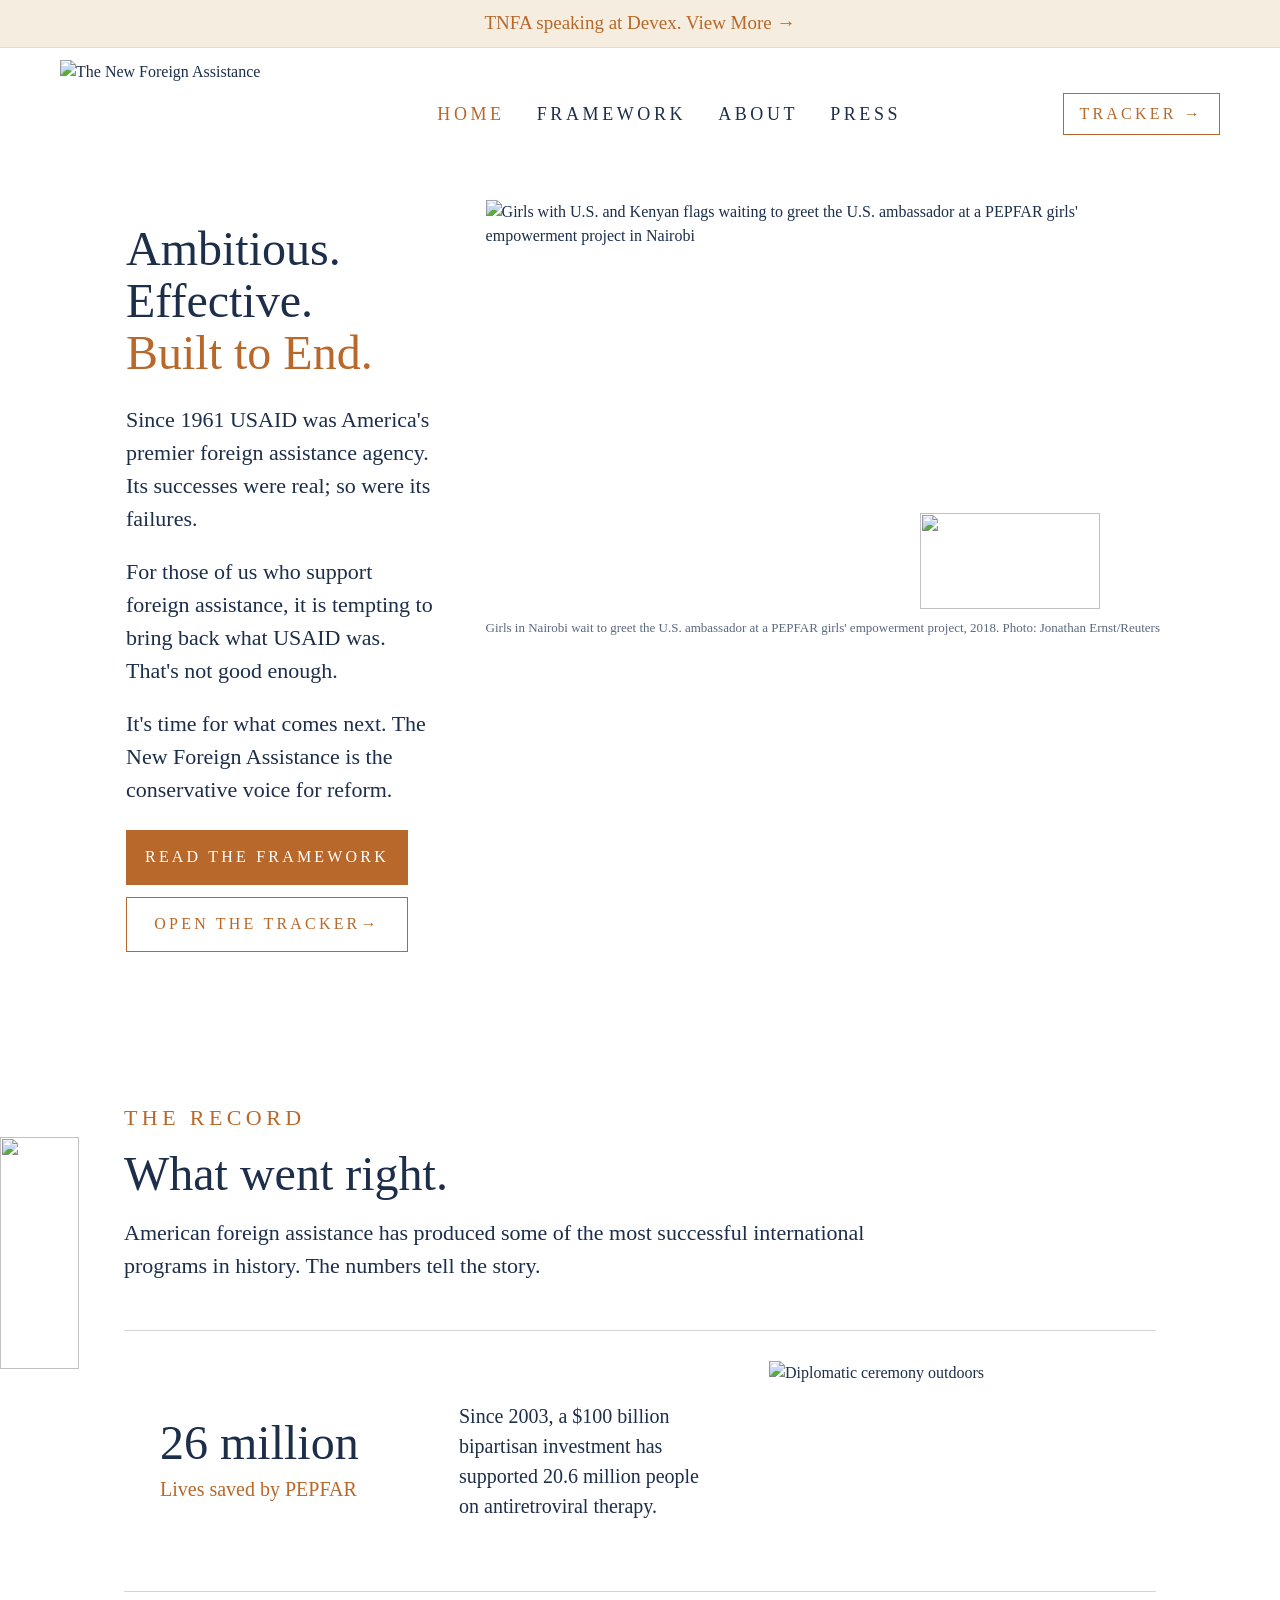
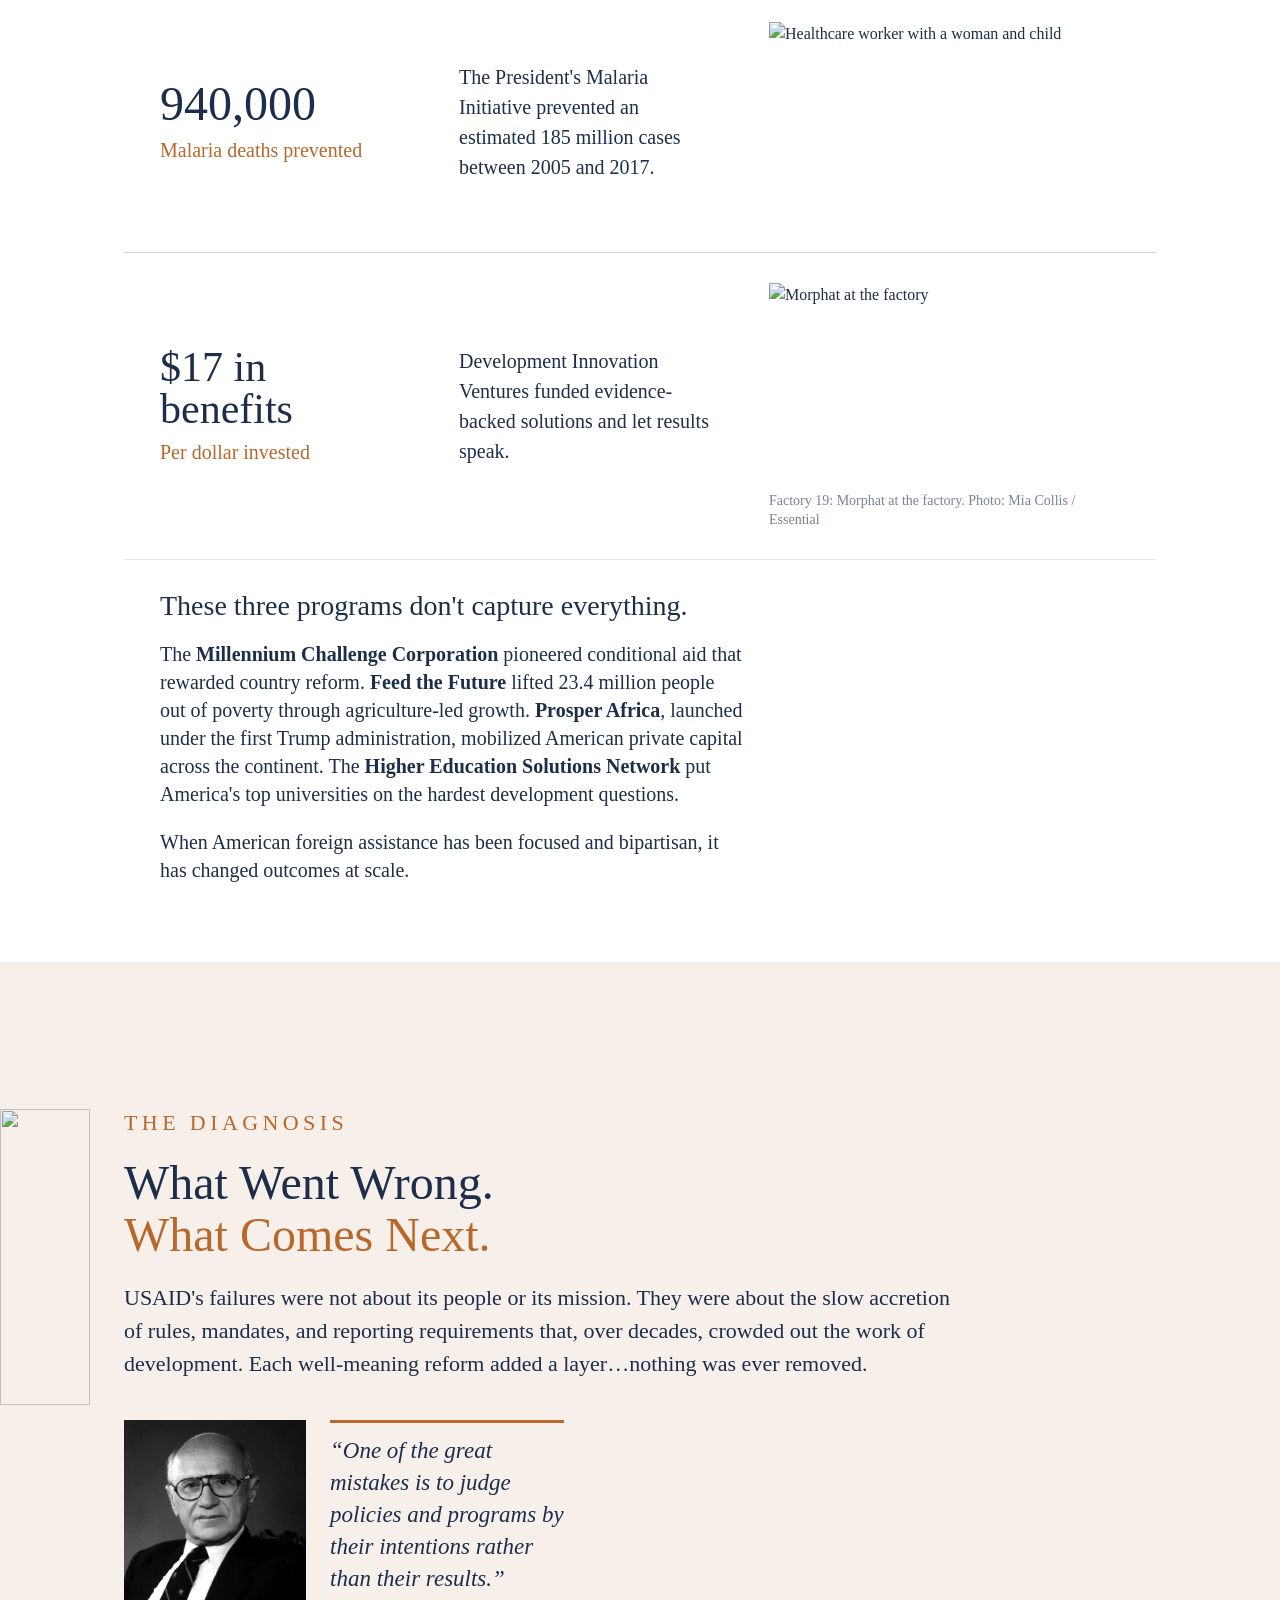
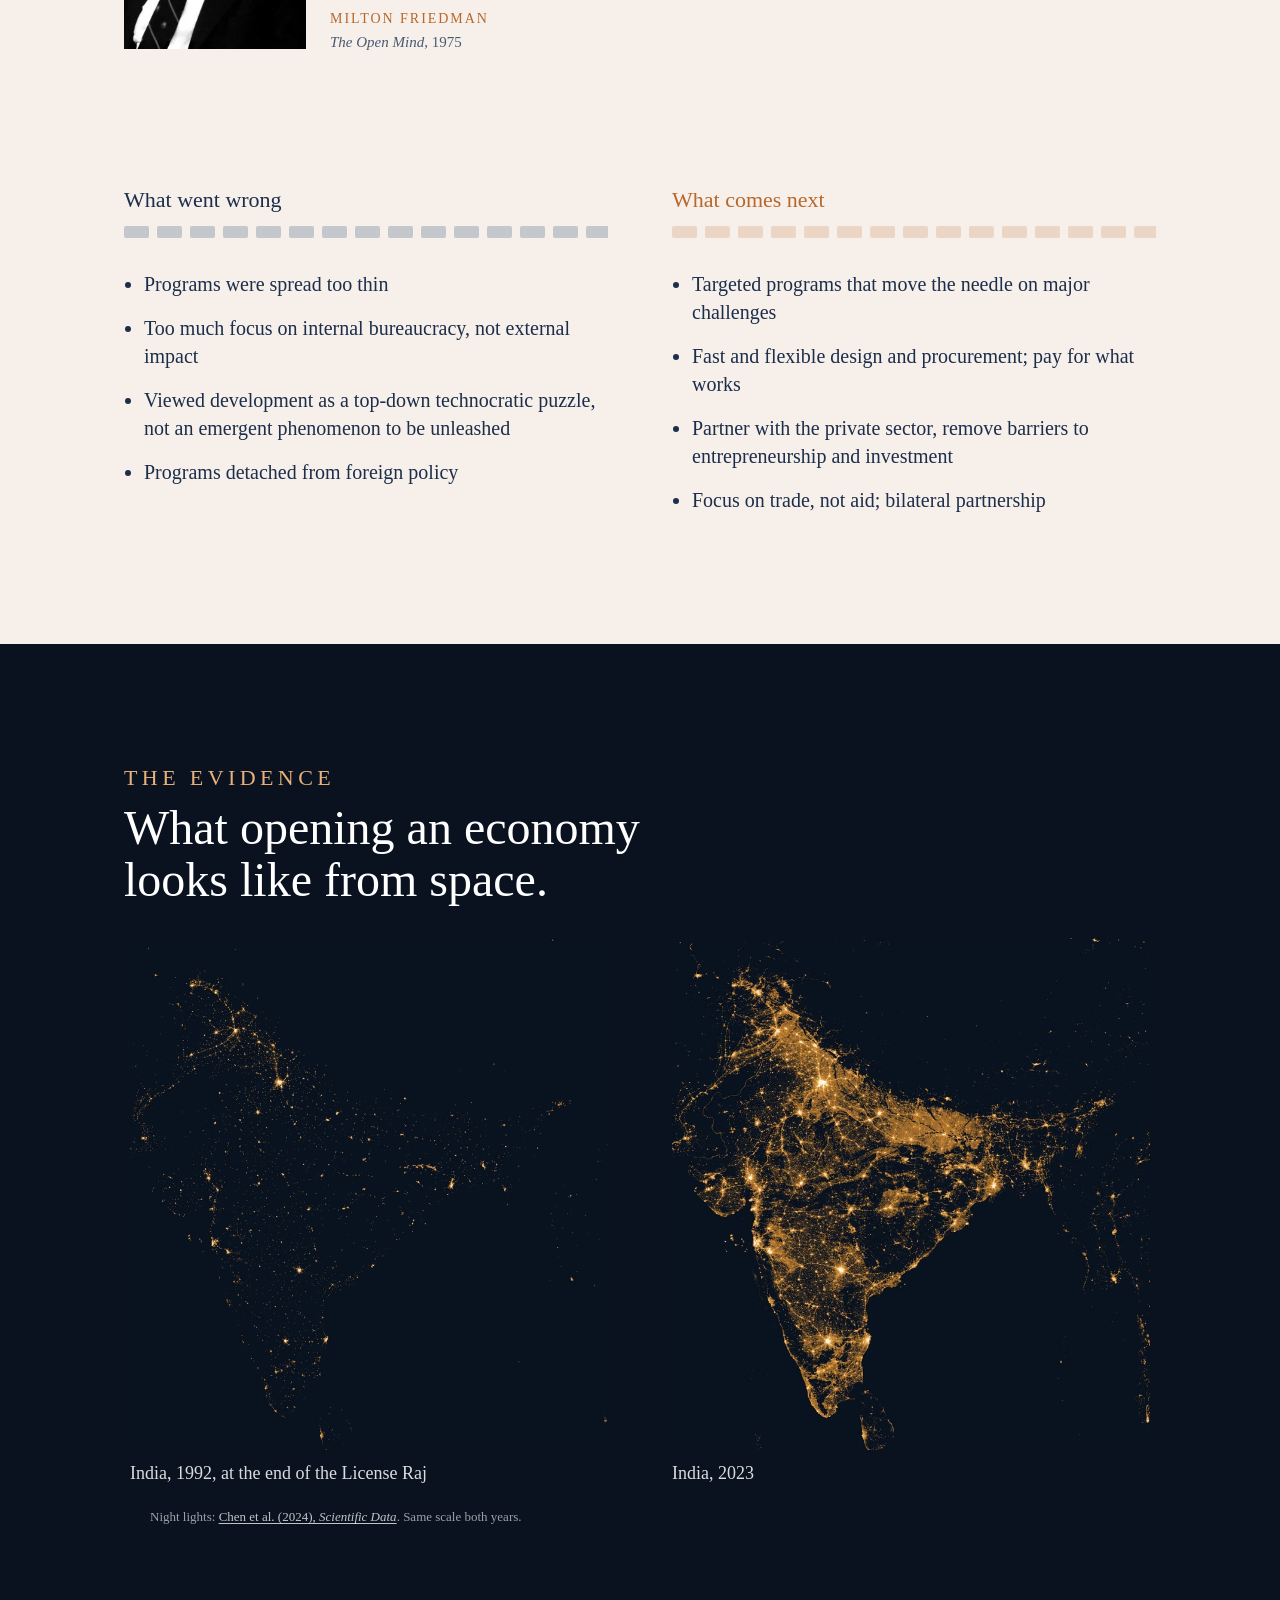
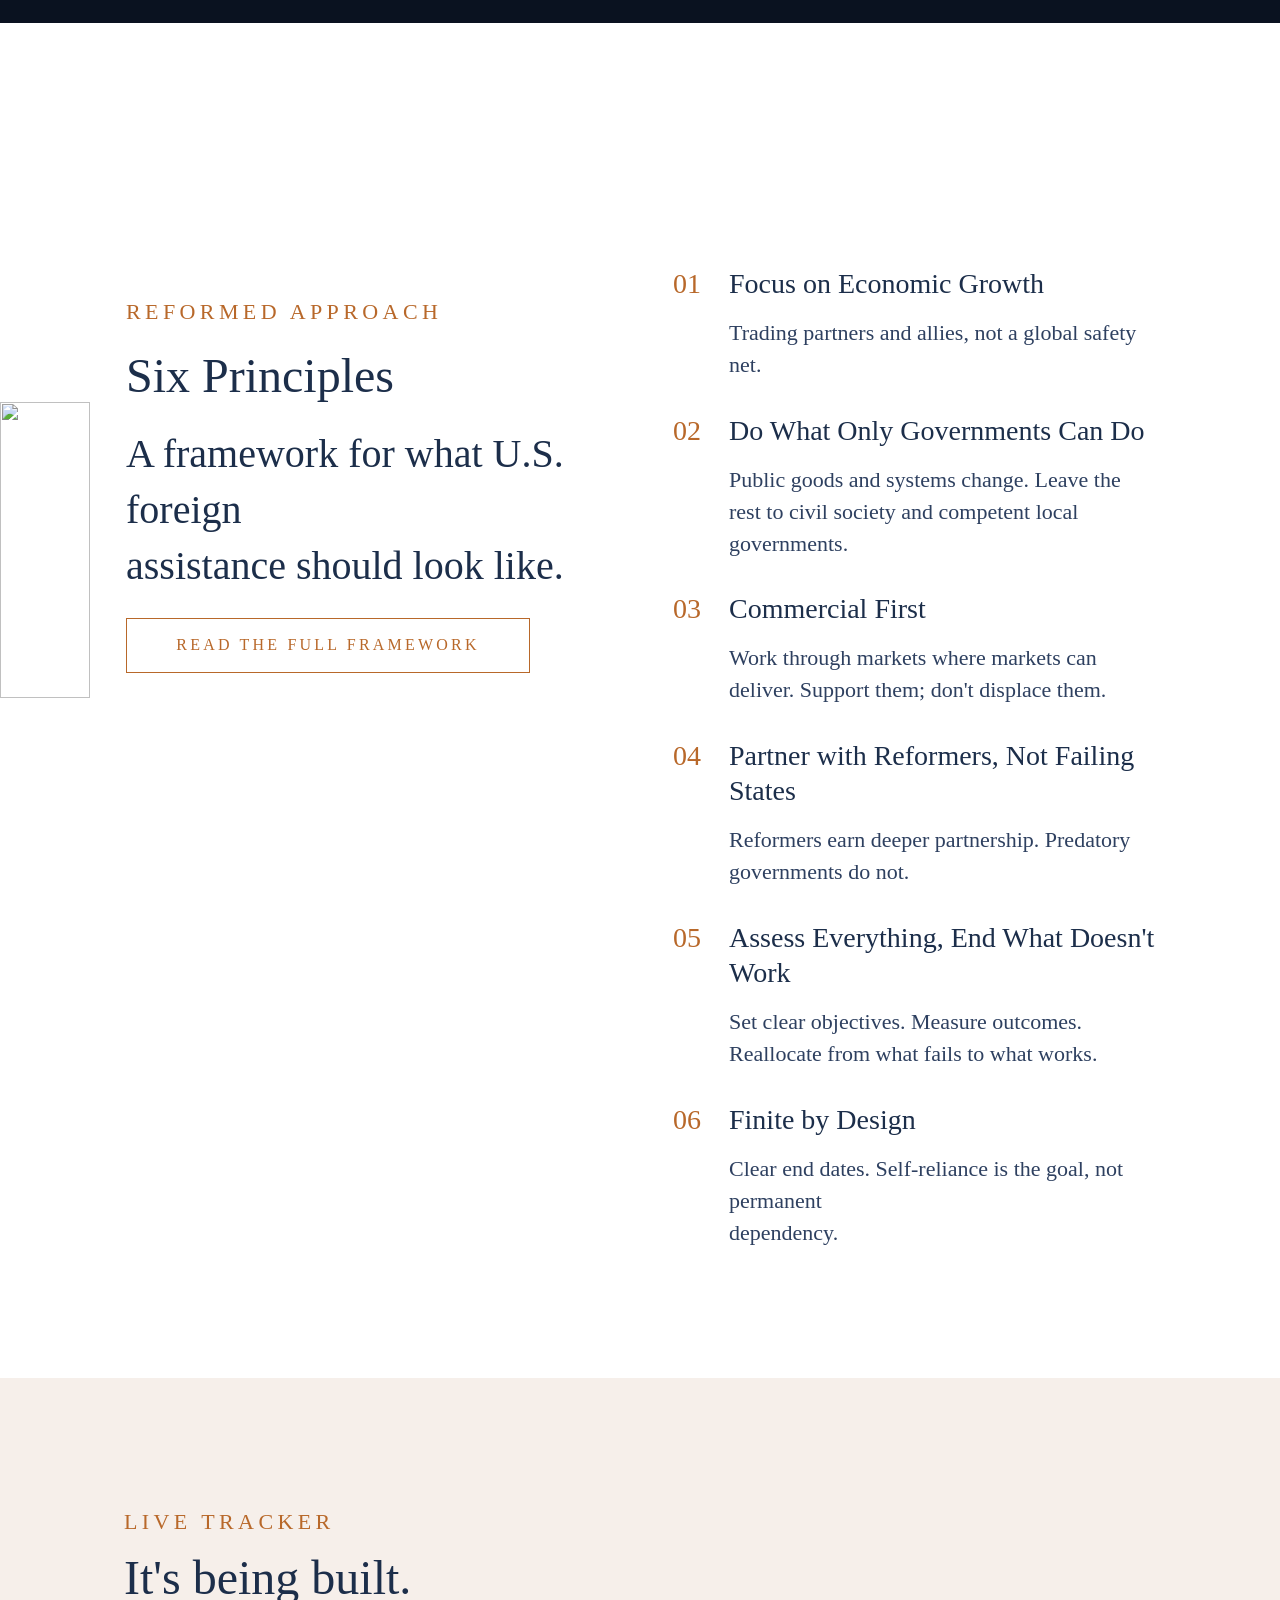
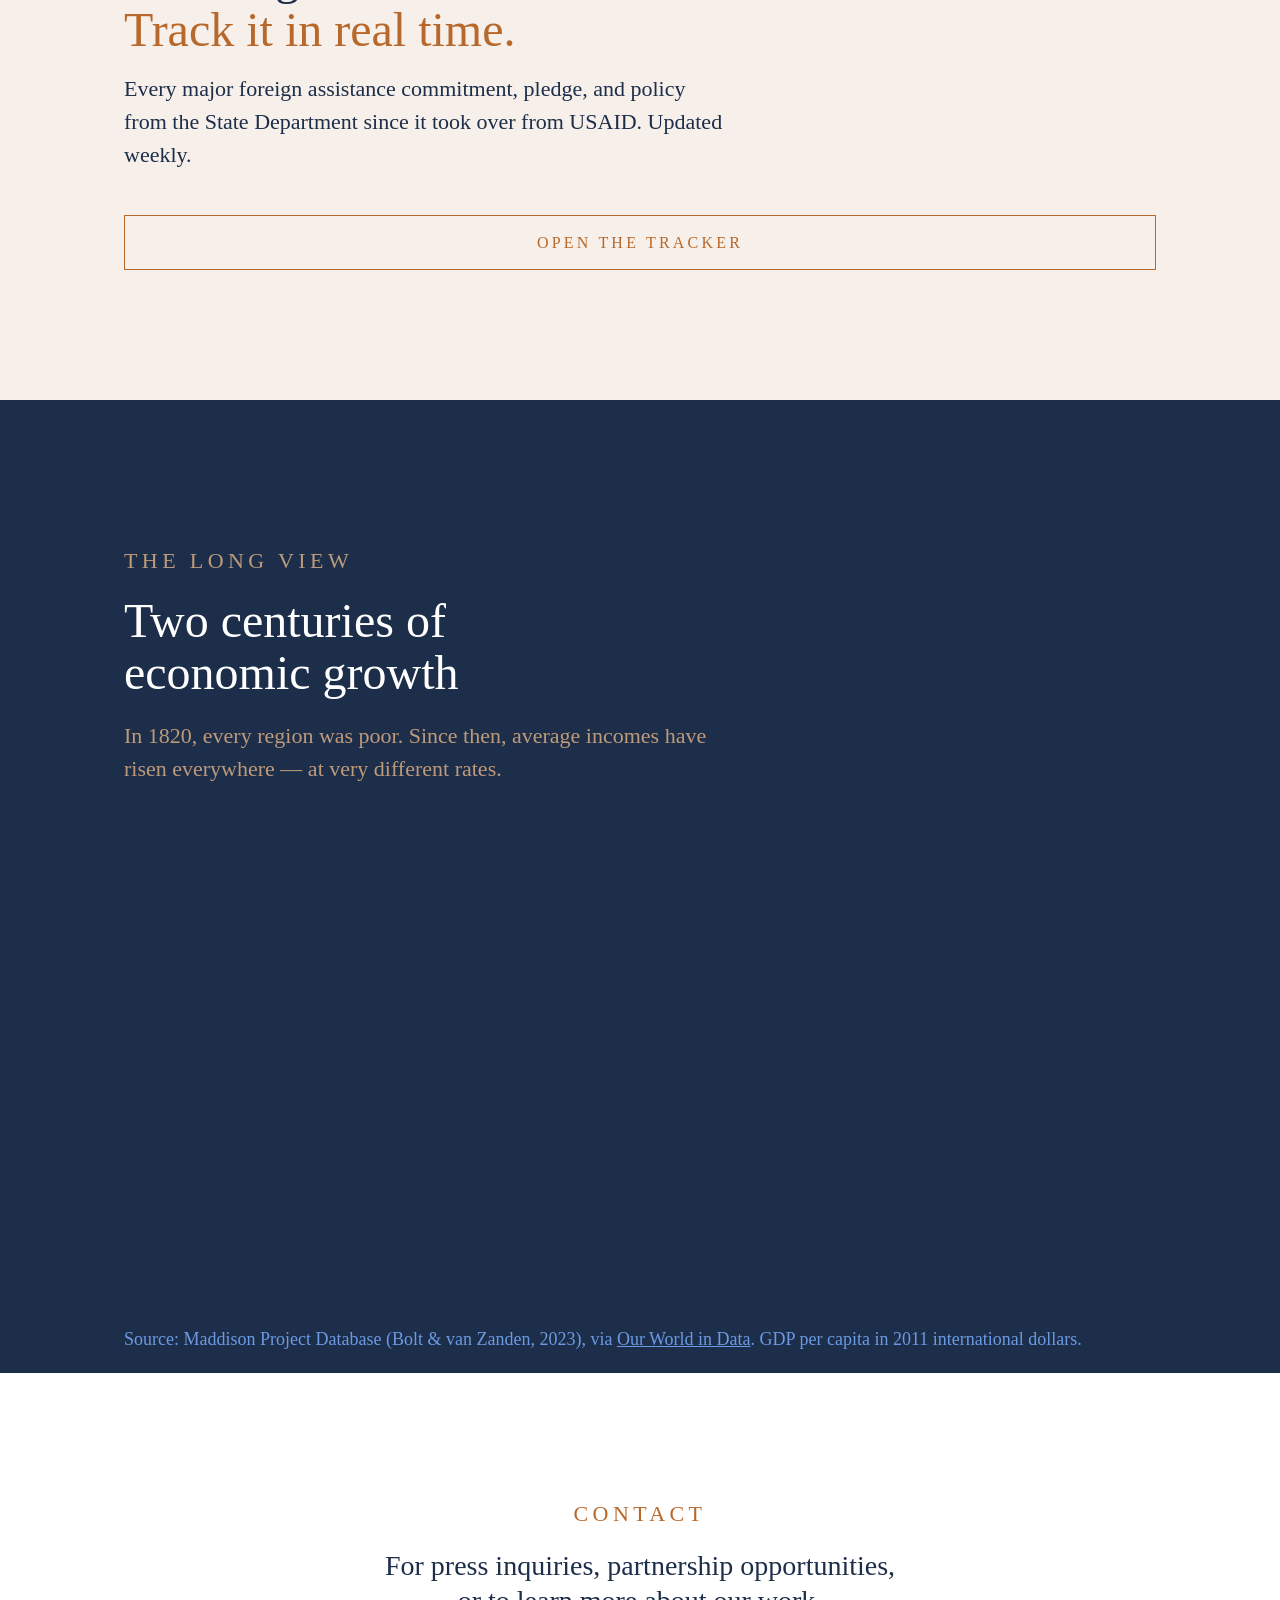
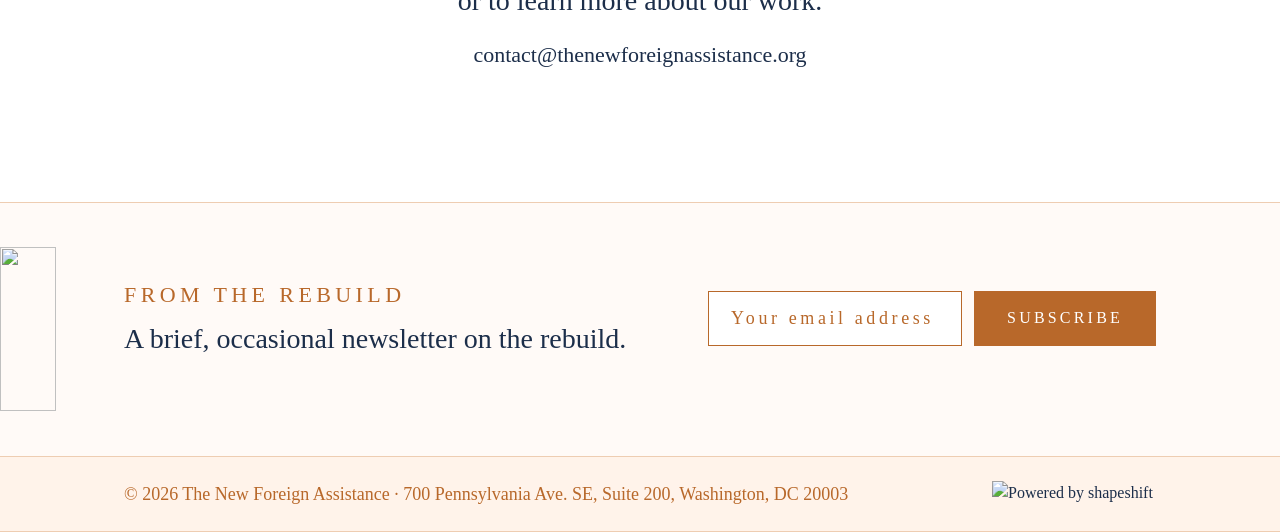
==== commit 7a944632: "Merge main into staging (approved plan Part 7) Keep staging #28 sticky hero-grid; add PEPFAR caption" ====
--- a/index.html
+++ b/index.html
@@ -60,7 +60,59 @@
   /* "What comes next" divider: same rounded-bar shape as "What went wrong", keep its color */
   .tick-pattern.tick-pattern-next { background-image: url("data:image/svg+xml;charset=utf-8,%3Csvg xmlns='http://www.w3.org/2000/svg' width='33' height='12'%3E%3Crect width='25' height='12' fill='%23EBD6C5' rx='2'/%3E%3C/svg%3E") !important; background-size: 24px 12px !important; }
   @media (min-width: 860px) { .tick-pattern.tick-pattern-next { background-size: 33px 12px !important; } }
-</style>
+    /* Hero: vertically center the H1 on the photo beside it (photo = half-width column at 3:2). */
+    @media (min-width: 860px) { .hero-text-col { padding-top: max(0px, calc((100vw - 64px) / 6 - 124px)) !important; } .hero-photo-col { margin-top: calc(max(0px, calc((100vw - 64px) / 6 - 124px)) + 4px); } }
+    @media (min-width: 1280px) { .hero-text-col { padding-top: max(0px, calc((100vw - 64px) / 6 - 159px)) !important; } .hero-photo-col { margin-top: calc(max(0px, calc((100vw - 64px) / 6 - 159px)) + 6px); } }
+    .hero-school-img { display:block; height:260px; width:100%; max-width:100%; object-fit:cover; object-position:18% 22%; transform-origin:center; transform:scale(2.15) translate(18%,11%); }
+    @media (min-width: 860px) { .hero-school-img { aspect-ratio:3/2; height:auto; max-height:683px; object-position:40% center; transform:none; } }
+    .hero-photo-caption { font-size: 13px; line-height: 1.45; color: #5a6880; margin: 8px 40px 0; }
+    @media (min-width: 860px) { .hero-photo-caption { margin: 10px 60px 0 0; } }
+    /* Desktop: tighter gap between hero and The Record (photo unchanged) */
+    @media (min-width: 860px) { #page-hero .hero-text-col { padding-bottom: 56px !important; } #the-record { padding-top: 96px !important; } }
+    /* Desktop: hero buttons side by side where they fit */
+    @media (min-width: 1360px) {
+      #page-hero .hero-body + div { flex-wrap: nowrap; }
+      #page-hero .hero-body + div a { width: auto; flex: none; padding-left: 20px; padding-right: 20px; letter-spacing: .15em; }
+    }
+    /* Hero heading restored to original scale (pre night-lights) */
+    .hero-h1 { font-size: 42px; line-height: 1.1; }
+    @media (min-width: 860px) { .hero-h1 { font-size: 72px; line-height: 1.15; } .hero-body { font-size: 22px; line-height: 33px; } }
+    @media (min-width: 1280px) { .hero-h1 { font-size: 92px; line-height: 106px; } }
+    /* Keep "Built to End." on one line at every laptop width */
+    @media (min-width: 860px) { .hero-h1 { font-size: clamp(44px, calc((50vw - 166px) / 5.9), 72px); } }
+    @media (min-width: 1280px) { .hero-h1 { font-size: clamp(60px, calc((50vw - 166px) / 5.9), 92px); } }
+    /* Friedman pull quote in The Diagnosis */
+    .diag-top { flex-wrap: wrap; }
+    .friedman-quote { margin: 8px 0 0; display: flex; gap: 20px; align-items: stretch; flex: 1 1 100%; max-width: 560px; }
+    .friedman-quote__photo { flex: none; width: 128px; position: relative; overflow: hidden; }
+    .friedman-quote__photo img { position: absolute; inset: 0; width: 100%; height: 100%; object-fit: cover; object-position: 50% 0; display: block; }
+    .friedman-quote__body { border-top: 3px solid #b8682a; padding-top: 12px; min-width: 0; }
+    .friedman-quote blockquote { margin: 0; font-family: Newsreader, Georgia, serif; font-style: italic; font-size: 21px; line-height: 1.4; color: #1c2e4a; }
+    .friedman-quote figcaption { margin-top: 12px; margin-bottom: -4px; display: flex; flex-direction: column; gap: 2px; }
+    .friedman-quote__name { white-space: nowrap; font-family: Newsreader, Georgia, serif; font-size: 13px; letter-spacing: .1em; text-transform: uppercase; color: #b8682a; }
+    .friedman-quote__src { font-size: 15px; color: #4a5a72; }
+    @media (min-width: 860px) { .friedman-quote__name { font-size: 14px; letter-spacing: .14em; } .friedman-quote { max-width: 440px; gap: 24px; } .friedman-quote__photo { width: 182px; } .friedman-quote blockquote { font-size: 23px; } }
+    @media (min-width: 1360px) { .diag-top > div:first-child { flex: 1 1 0; } .diag-top > div:first-child p br { display: none; } .diag-top > div:first-child p { max-width: 700px; } .friedman-quote { flex: 0 0 430px; margin: 40px 0 0 auto; } }
+    /* India night-lights band */
+    .india-band { background: #0a1220; color: #fff; padding: 72px 40px 56px; }
+    .india-band__inner { max-width: 1192px; margin: 0 auto; }
+    .india-band__eyebrow { color: #e8b27a !important; }
+    .india-band__heading { color: #fff; margin: 10px 0 32px; max-width: 760px; text-wrap: balance; }
+    .india-band__pair { display: grid; grid-template-columns: 1fr 1fr; gap: 20px; margin: 0 -24px; max-width: 1020px; }
+    .india-band__pair figure { margin: 0; }
+    .india-band__pair img { display: block; width: 100%; height: auto; }
+    .india-band__pair figcaption { font-family: Newsreader, Georgia, serif; font-size: 15px; color: rgba(255,255,255,.85); margin-top: 10px; padding-left: 24px; }
+    @media (max-width: 389px) { .india-band__pair figcaption { font-size: 14px; padding-left: 16px; } }
+    @media (min-width: 860px) { .india-band__pair figcaption { padding-left: 0; } }
+    .india-band__credit { font-size: 13px; color: rgba(255,255,255,.6); margin-top: 20px; }
+    .india-band__credit a { color: rgba(255,255,255,.75); text-decoration: underline; text-underline-offset: 2px; }
+    @media (min-width: 860px) {
+      .india-band { padding: 120px 124px 96px; }
+      .india-band__pair { gap: 64px; margin: 0 auto; }
+      .india-band__credit { max-width: 980px; margin-left: auto; margin-right: auto; }
+      .india-band__pair figcaption { font-size: 18px; }
+    }
+  </style>
 </head>
 <body class="font-newsreader">
 
@@ -117,7 +169,7 @@
         <span class="block">Effective.</span>
         <span class="block text-amber">Built to End.</span>
       </h1>
-      <div class="flex flex-col gap-4 text-lg leading-[1.5] text-ink tablet:text-xl tablet:leading-[1.5]">
+      <div class="hero-body flex flex-col gap-5 text-lg leading-[1.5] text-ink">
         <p>Since 1961 USAID was America&#39;s premier foreign assistance agency. Its successes were real; so were its failures.</p>
         <p>For those of us who support foreign assistance, it is tempting to bring back what USAID was. That&#39;s not good enough.</p>
         <p>It&#39;s time for what comes next. The New Foreign Assistance is the conservative voice for reform.</p>
@@ -129,9 +181,10 @@
     </div>
     <aside class="hero-media-track order-1 min-w-0 tablet:sticky tablet:top-[12.5rem] tablet:order-2 tablet:self-start">
       <div class="hero-media relative overflow-hidden">
-        <img src="images/hero-school.webp" alt="Schoolchildren holding flags outdoors" class="hero-school-img" width="1024" height="683" fetchpriority="high">
+        <img src="images/hero-school.webp" alt="Girls with U.S. and Kenyan flags waiting to greet the U.S. ambassador at a PEPFAR girls' empowerment project in Nairobi" class="hero-school-img" width="1024" height="683" fetchpriority="high">
         <img src="images/decor-bars-hero.svg" alt="" aria-hidden="true" width="180" height="96" class="pointer-events-none absolute bottom-0 right-0 hidden tablet:block" style="width:180px;height:96px;max-width:none">
       </div>
+      <p class="hero-photo-caption">Girls in Nairobi wait to greet the U.S. ambassador at a PEPFAR girls&#39; empowerment project, 2018. Photo: Jonathan Ernst/Reuters</p>
     </aside>
   </div>
 </section>
@@ -180,7 +233,7 @@
       <article class="grid items-center gap-6 border-t border-ink/20 py-8 pb-12 tablet:col-span-3 tablet:grid-cols-subgrid tablet:gap-x-[50px] tablet:px-9 tablet:py-[30px]">
         <div class="min-w-0">
           <p class="font-newsreader text-[36px] font-medium leading-none text-ink tablet:text-[42px]">$17 in benefits</p>
-          <p class="mt-2 text-lg text-amber tablet:text-xl">In benefits per dollar invested</p>
+          <p class="mt-2 text-lg text-amber tablet:text-xl">Per dollar invested</p>
         </div>
         <p class="min-w-0 text-lg leading-[1.5] text-ink tablet:text-xl tablet:leading-[30px]">Development Innovation Ventures funded evidence-backed solutions and let results speak.</p>
         <div class="grid min-w-0 gap-2 tablet:max-w-[412px]">
@@ -194,8 +247,8 @@
 
       <div class="grid border-t border-toc-rail/70 pt-8 tablet:col-span-3 tablet:grid-cols-subgrid">
         <div class="flex flex-col gap-5 text-lg leading-[1.55] text-ink tablet:col-span-2 tablet:pl-9 tablet:text-xl">
-          <p class="text-[28px] font-medium">These three programs don&#39;t capture everything.</p>
-          <p>The Millennium Challenge Corporation pioneered conditional aid that rewarded country reform. Feed the Future lifted 23.4 million people out of poverty through agriculture-led growth. Prosper Africa, launched under the first Trump administration, mobilized American private capital across the continent. The Higher Education Solutions Network put America&#39;s top universities on the hardest development questions.</p>
+          <p class="balance-wrap text-[28px] font-medium">These three programs don&#39;t capture&nbsp;everything.</p>
+          <p>The <strong class="font-semibold">Millennium Challenge Corporation</strong> pioneered conditional aid that rewarded country reform. <strong class="font-semibold">Feed the Future</strong> lifted 23.4 million people out of poverty through agriculture-led growth. <strong class="font-semibold">Prosper Africa</strong>, launched under the first Trump administration, mobilized American private capital across the continent. The <strong class="font-semibold">Higher Education Solutions Network</strong> put America&#39;s top universities on the hardest development questions.</p>
           <p>When American foreign assistance has been focused and bipartisan, it has changed outcomes at scale.</p>
         </div>
       </div>
@@ -211,7 +264,7 @@
   <!-- Desktop: Diagnosis side accent -->
   <img src="images/decor-bars-diagnosis.svg" alt="" aria-hidden="true" width="90" height="296" class="pointer-events-none absolute left-0 top-[147px] hidden tablet:block" style="width:90px;height:296px;max-width:none">
   <div class="mx-auto flex flex-col gap-10 tablet:gap-[134px] fade-up">
-    <div class="flex items-start gap-5 tablet:gap-8">
+    <div class="diag-top flex items-start gap-5 tablet:gap-8">
       <div class="flex min-w-0 flex-col gap-5">
         <p class="eyebrow">The Diagnosis</p>
         <h2 class="display-heading">
@@ -220,6 +273,13 @@
         </h2>
         <p class="tablet:max-w-4xl text-lg leading-[1.5] text-ink tablet:text-[22px] tablet:leading-[33px]">USAID&#39;s failures were not about its people or its mission. They were about the slow accretion<br class="hidden tablet:inline"> of rules, mandates, and reporting requirements that, over decades, crowded out the work of<br class="hidden tablet:inline"> development. Each well-meaning reform added a layer…nothing was ever&nbsp;removed.</p>
       </div>
+      <figure class="friedman-quote">
+        <div class="friedman-quote__photo"><img src="images/friedman-tall-260.webp" srcset="images/friedman-tall-260.webp 260w, images/friedman-tall-520.webp 520w" sizes="(min-width: 860px) 182px, 128px" alt="Milton Friedman" width="260" height="455" loading="lazy" decoding="async"></div>
+        <div class="friedman-quote__body">
+          <blockquote>&ldquo;One of the great mistakes is to judge policies and programs by their intentions rather than their results.&rdquo;</blockquote>
+          <figcaption><span class="friedman-quote__name">Milton Friedman</span><span class="friedman-quote__src"><em>The Open Mind</em>, 1975</span></figcaption>
+        </div>
+      </figure>
     </div>
 
     <div class="grid gap-10 tablet:grid-cols-2 tablet:gap-16 tablet:px-15">
@@ -251,28 +311,30 @@
   </div>
 </section>
 
-<!-- INDIA, 1992 / 2026 — moved out of the hero (BugHerd #27) -->
-<section class="india-section px-0 pt-[90px] min-[640px]:px-10 tablet:px-[124px] tablet:pt-[147px]" id="india" aria-label="India at night, 1992 and 2026">
-  <div class="india-media mx-auto fade-up">
-    <div class="india-pair">
-      <figure class="india-pair__panel">
+<!-- INDIA NIGHT LIGHTS -->
+<section class="india-band" id="india-night-lights" aria-labelledby="india-band-heading">
+  <div class="india-band__inner fade-up">
+    <p class="eyebrow india-band__eyebrow">The Evidence</p>
+    <h2 id="india-band-heading" class="display-heading india-band__heading">What opening an economy looks like from space.</h2>
+    <div class="india-band__pair">
+      <figure>
         <picture>
-          <source type="image/avif" srcset="images/india-1992-480.avif 480w, images/india-1992-800.avif 800w, images/india-1992-1306.avif 1306w" sizes="(min-width: 1008px) 373px, (min-width: 860px) 36vw, (max-width: 359px) 100vw, (max-width: 639px) 50vw, 255px">
-          <source type="image/webp" srcset="images/india-1992-480.webp 480w, images/india-1992-1306.webp 1306w" sizes="(min-width: 1008px) 373px, (min-width: 860px) 36vw, (max-width: 359px) 100vw, (max-width: 639px) 50vw, 255px">
-          <img src="images/india-1992-1306.webp" alt="Satellite night lights over India in 1992" width="1306" height="1400" loading="lazy" decoding="async">
+          <source type="image/avif" srcset="images/india-nl-1992-480.avif 480w, images/india-nl-1992-800.avif 800w, images/india-nl-1992-1306.avif 1306w" sizes="(min-width: 1200px) 520px, (min-width: 860px) 42vw, 46vw">
+          <source type="image/webp" srcset="images/india-nl-1992-480.webp 480w, images/india-nl-1992-800.webp 800w, images/india-nl-1992-1306.webp 1306w" sizes="(min-width: 1200px) 520px, (min-width: 860px) 42vw, 46vw">
+          <img src="images/india-nl-1992-800.webp" alt="Satellite night lights over India in 1992: scattered points of light, mostly dark" width="1306" height="1400" loading="lazy" decoding="async">
         </picture>
-        <figcaption>India, 1992. The end of the License Raj.</figcaption>
+        <figcaption>India, 1992, at the end of the License Raj</figcaption>
       </figure>
-      <figure class="india-pair__panel">
+      <figure>
         <picture>
-          <source type="image/avif" srcset="images/india-2026-480.avif 480w, images/india-2026-800.avif 800w, images/india-2026-1306.avif 1306w" sizes="(min-width: 1008px) 373px, (min-width: 860px) 36vw, (max-width: 359px) 100vw, (max-width: 639px) 50vw, 255px">
-          <source type="image/webp" srcset="images/india-2026-480.webp 480w, images/india-2026-800.webp 800w, images/india-2026-1306.webp 1306w" sizes="(min-width: 1008px) 373px, (min-width: 860px) 36vw, (max-width: 359px) 100vw, (max-width: 639px) 50vw, 255px">
-          <img src="images/india-2026-800.webp" alt="Satellite night lights over India in 2026" width="1306" height="1400" loading="lazy" decoding="async">
+          <source type="image/avif" srcset="images/india-nl-2023-480.avif 480w, images/india-nl-2023-800.avif 800w, images/india-nl-2023-1306.avif 1306w" sizes="(min-width: 1200px) 520px, (min-width: 860px) 42vw, 46vw">
+          <source type="image/webp" srcset="images/india-nl-2023-480.webp 480w, images/india-nl-2023-800.webp 800w, images/india-nl-2023-1306.webp 1306w" sizes="(min-width: 1200px) 520px, (min-width: 860px) 42vw, 46vw">
+          <img src="images/india-nl-2023-800.webp" alt="Satellite night lights over India in 2023: cities and highways lit across the country" width="1306" height="1400" loading="lazy" decoding="async">
         </picture>
-        <figcaption>India, 2026. The fruits of liberalization.</figcaption>
+        <figcaption>India, 2023</figcaption>
       </figure>
     </div>
-    <p class="india-credit"><a href="https://svs.gsfc.nasa.gov/5276/" target="_blank" rel="noopener">Night lights: NASA Scientific Visualization Studio</a></p>
+    <p class="india-band__credit">Night lights: <a href="https://doi.org/10.1038/s41597-024-04228-6" target="_blank" rel="noopener">Chen et al. (2024), <em>Scientific Data</em></a>. Same scale both years.</p>
   </div>
 </section>
 
--- a/css/styles.css
+++ b/css/styles.css
@@ -1,3 +1,3 @@
 @font-face{font-family:Newsreader;font-style:normal;font-weight:300 700;font-display:swap;src:url(../fonts/newsreader-normal-300700.woff2) format("woff2")}@font-face{font-family:Newsreader;font-style:italic;font-weight:400 600;font-display:swap;src:url(../fonts/newsreader-italic-400600.woff2) format("woff2")}@font-face{font-family:"Libertinus Serif Display";font-style:normal;font-weight:400;font-display:swap;src:url(../fonts/libertinus-serif-display-normal-400.woff2) format("woff2")}@font-face{font-family:Inter;font-style:normal;font-weight:300 700;font-display:swap;src:url(../fonts/inter-normal-300700.woff2) format("woff2")}@font-face{font-family:IBM Plex Mono;font-style:normal;font-weight:400;font-display:swap;src:url(../fonts/ibm-plex-mono-normal-400.woff2) format("woff2")}@font-face{font-family:IBM Plex Mono;font-style:normal;font-weight:500;font-display:swap;src:url(../fonts/ibm-plex-mono-normal-500.woff2) format("woff2")}*,:after,:before{--tw-border-spacing-x:0;--tw-border-spacing-y:0;--tw-translate-x:0;--tw-translate-y:0;--tw-rotate:0;--tw-skew-x:0;--tw-skew-y:0;--tw-scale-x:1;--tw-scale-y:1;--tw-pan-x: ;--tw-pan-y: ;--tw-pinch-zoom: ;--tw-scroll-snap-strictness:proximity;--tw-gradient-from-position: ;--tw-gradient-via-position: ;--tw-gradient-to-position: ;--tw-ordinal: ;--tw-slashed-zero: ;--tw-numeric-figure: ;--tw-numeric-spacing: ;--tw-numeric-fraction: ;--tw-ring-inset: ;--tw-ring-offset-width:0px;--tw-ring-offset-color:#fff;--tw-ring-color:rgba(59,130,246,.5);--tw-ring-offset-shadow:0 0 #0000;--tw-ring-shadow:0 0 #0000;--tw-shadow:0 0 #0000;--tw-shadow-colored:0 0 #0000;--tw-blur: ;--tw-brightness: ;--tw-contrast: ;--tw-grayscale: ;--tw-hue-rotate: ;--tw-invert: ;--tw-saturate: ;--tw-sepia: ;--tw-drop-shadow: ;--tw-backdrop-blur: ;--tw-backdrop-brightness: ;--tw-backdrop-contrast: ;--tw-backdrop-grayscale: ;--tw-backdrop-hue-rotate: ;--tw-backdrop-invert: ;--tw-backdrop-opacity: ;--tw-backdrop-saturate: ;--tw-backdrop-sepia: ;--tw-contain-size: ;--tw-contain-layout: ;--tw-contain-paint: ;--tw-contain-style: }::backdrop{--tw-border-spacing-x:0;--tw-border-spacing-y:0;--tw-translate-x:0;--tw-translate-y:0;--tw-rotate:0;--tw-skew-x:0;--tw-skew-y:0;--tw-scale-x:1;--tw-scale-y:1;--tw-pan-x: ;--tw-pan-y: ;--tw-pinch-zoom: ;--tw-scroll-snap-strictness:proximity;--tw-gradient-from-position: ;--tw-gradient-via-position: ;--tw-gradient-to-position: ;--tw-ordinal: ;--tw-slashed-zero: ;--tw-numeric-figure: ;--tw-numeric-spacing: ;--tw-numeric-fraction: ;--tw-ring-inset: ;--tw-ring-offset-width:0px;--tw-ring-offset-color:#fff;--tw-ring-color:rgba(59,130,246,.5);--tw-ring-offset-shadow:0 0 #0000;--tw-ring-shadow:0 0 #0000;--tw-shadow:0 0 #0000;--tw-shadow-colored:0 0 #0000;--tw-blur: ;--tw-brightness: ;--tw-contrast: ;--tw-grayscale: ;--tw-hue-rotate: ;--tw-invert: ;--tw-saturate: ;--tw-sepia: ;--tw-drop-shadow: ;--tw-backdrop-blur: ;--tw-backdrop-brightness: ;--tw-backdrop-contrast: ;--tw-backdrop-grayscale: ;--tw-backdrop-hue-rotate: ;--tw-backdrop-invert: ;--tw-backdrop-opacity: ;--tw-backdrop-saturate: ;--tw-backdrop-sepia: ;--tw-contain-size: ;--tw-contain-layout: ;--tw-contain-paint: ;--tw-contain-style: }
 
-/*! tailwindcss v3.4.19 | MIT License | https://tailwindcss.com*/*,:after,:before{box-sizing:border-box;border:0 solid #e5e7eb}:after,:before{--tw-content:""}:host,html{line-height:1.5;-webkit-text-size-adjust:100%;-moz-tab-size:4;-o-tab-size:4;tab-size:4;font-family:ui-sans-serif,system-ui,sans-serif,Apple Color Emoji,Segoe UI Emoji,Segoe UI Symbol,Noto Color Emoji;font-feature-settings:normal;font-variation-settings:normal;-webkit-tap-highlight-color:transparent}body{margin:0;line-height:inherit}hr{height:0;color:inherit;border-top-width:1px}abbr:where([title]){-webkit-text-decoration:underline dotted;text-decoration:underline dotted}h1,h2,h3,h4,h5,h6{font-size:inherit;font-weight:inherit}a{color:inherit;text-decoration:inherit}b,strong{font-weight:bolder}code,kbd,pre,samp{font-family:ui-monospace,SFMono-Regular,Menlo,Monaco,Consolas,Liberation Mono,Courier New,monospace;font-feature-settings:normal;font-variation-settings:normal;font-size:1em}small{font-size:80%}sub,sup{font-size:75%;line-height:0;position:relative;vertical-align:baseline}sub{bottom:-.25em}sup{top:-.5em}table{text-indent:0;border-color:inherit;border-collapse:collapse}button,input,optgroup,select,textarea{font-family:inherit;font-feature-settings:inherit;font-variation-settings:inherit;font-size:100%;font-weight:inherit;line-height:inherit;letter-spacing:inherit;color:inherit;margin:0;padding:0}button,select{text-transform:none}button,input:where([type=button]),input:where([type=reset]),input:where([type=submit]){-webkit-appearance:button;background-color:transparent;background-image:none}:-moz-focusring{outline:auto}:-moz-ui-invalid{box-shadow:none}progress{vertical-align:baseline}::-webkit-inner-spin-button,::-webkit-outer-spin-button{height:auto}[type=search]{-webkit-appearance:textfield;outline-offset:-2px}::-webkit-search-decoration{-webkit-appearance:none}::-webkit-file-upload-button{-webkit-appearance:button;font:inherit}summary{display:list-item}blockquote,dd,dl,figure,h1,h2,h3,h4,h5,h6,hr,p,pre{margin:0}fieldset{margin:0}fieldset,legend{padding:0}menu,ol,ul{list-style:none;margin:0;padding:0}dialog{padding:0}textarea{resize:vertical}input::-moz-placeholder,textarea::-moz-placeholder{opacity:1;color:#9ca3af}input::placeholder,textarea::placeholder{opacity:1;color:#9ca3af}[role=button],button{cursor:pointer}:disabled{cursor:default}audio,canvas,embed,iframe,img,object,svg,video{display:block;vertical-align:middle}img,video{max-width:100%;height:auto}[hidden]:where(:not([hidden=until-found])){display:none}html{scroll-behavior:smooth}body{--tw-bg-opacity:1;background-color:rgb(255 255 255/var(--tw-bg-opacity,1));--tw-text-opacity:1;color:rgb(28 46 74/var(--tw-text-opacity,1));-moz-osx-font-smoothing:grayscale;-webkit-font-smoothing:antialiased}[id]{scroll-margin-top:5.5rem}@media (min-width:860px){[id]{scroll-margin-top:9.5rem}}::-moz-selection{--tw-bg-opacity:1;background-color:rgb(184 104 42/var(--tw-bg-opacity,1));--tw-text-opacity:1;color:rgb(255 255 255/var(--tw-text-opacity,1))}::selection{--tw-bg-opacity:1;background-color:rgb(184 104 42/var(--tw-bg-opacity,1));--tw-text-opacity:1;color:rgb(255 255 255/var(--tw-text-opacity,1))}.container{width:100%}@media (min-width:391px){.container{max-width:391px}}@media (min-width:640px){.container{max-width:640px}}@media (min-width:768px){.container{max-width:768px}}@media (min-width:860px){.container{max-width:860px}}@media (min-width:1024px){.container{max-width:1024px}}@media (min-width:1280px){.container{max-width:1280px}}@media (min-width:1440px){.container{max-width:1440px}}@media (min-width:1536px){.container{max-width:1536px}}.display-heading{font-family:Newsreader,Georgia,serif;font-weight:500;font-size:42px;line-height:1.1}@media (min-width:860px){.display-heading{font-size:48px;line-height:1.08}}.unga-banner{display:block;background:#f4ede0;color:#1c2e4a;border-bottom:1px solid #e6d9d0;text-decoration:none}.unga-banner:hover{background:#efe4d2}.unga-banner:focus-visible{outline:2px solid #b8682a;outline-offset:-2px}.unga-banner__inner{margin-left:auto;margin-right:auto;display:flex;max-width:1728px;align-items:center;padding:.5rem 1.25rem}@media (min-width:860px){.unga-banner__inner{padding:.625rem 60px}}.unga-banner__title{margin:0;font-family:"Libertinus Serif Display",Newsreader,Georgia,serif;font-size:.875rem;line-height:1.25rem;line-height:1.375;letter-spacing:0;--tw-text-opacity:1;color:rgb(184 104 42/var(--tw-text-opacity,1))}.unga-banner:hover .unga-banner__title{text-decoration:underline;text-underline-offset:.18em}.hero-school-img{height:260px;width:100%;max-width:100%;-o-object-fit:cover;object-fit:cover;-o-object-position:18% 22%;object-position:18% 22%;transform-origin:center;transform:scale(2.15) translate(18%,11%)}@media (min-width:860px){.hero-grid{grid-template-columns:minmax(0,1fr) auto;align-items:start;padding-right:32px}.hero-media{width:44vw}.hero-school-img{aspect-ratio:3/2;height:auto;max-height:683px;-o-object-position:40% center;object-position:40% center;transform:none}}@media (min-width:1024px){.hero-media{width:46vw}}@media (min-width:1280px){.hero-grid{padding-right:60px}.hero-media{width:614px}}.india-pair{display:grid;grid-template-columns:1fr 1fr;gap:10px;align-items:start}@media (min-width:640px) and (max-width:859px){.india-media{max-width:520px}}@media (min-width:860px){.india-media{max-width:760px}.india-pair{gap:14px}}@media (max-width:359px){.india-pair{grid-template-columns:1fr;gap:16px}}.india-pair__panel{margin:0;min-width:0}.india-pair img{display:block;width:100%;height:auto;background:#070b16}.india-pair figcaption{margin-top:8px;font-family:Newsreader,Georgia,serif;font-size:13px;line-height:1.35;color:#1c2e4a}@media (min-width:860px){.india-pair figcaption{font-size:15px}}.india-credit{margin:.625rem 0 0;font-family:Newsreader,Georgia,serif;font-size:.75rem;line-height:1rem;line-height:1.375;color:rgba(28,46,74,.7)}.india-credit a{color:inherit;text-decoration-line:underline;text-decoration-color:rgba(28,46,74,.3);text-underline-offset:2px}.india-credit a:hover{--tw-text-opacity:1;color:rgb(184 104 42/var(--tw-text-opacity,1));text-decoration-color:#b8682a}@media (max-width:639px){.india-credit,.india-pair__panel:first-child figcaption{padding-left:20px}.india-credit,.india-pair__panel:last-child figcaption{padding-right:20px}}@media (max-width:359px){.india-pair figcaption{padding-inline:20px}}.india-credit a:focus-visible{outline:2px solid #b8682a;outline-offset:2px}.btn-filled{display:inline-flex;height:55px;align-items:center;justify-content:center;text-wrap:nowrap;border-width:1px;--tw-border-opacity:1;border-color:rgb(184 104 42/var(--tw-border-opacity,1));--tw-bg-opacity:1;background-color:rgb(184 104 42/var(--tw-bg-opacity,1));padding-left:2rem;padding-right:2rem;font-family:"Libertinus Serif Display",Newsreader,Georgia,serif;font-size:1rem;line-height:1.5rem;text-transform:uppercase;letter-spacing:.2em;--tw-text-opacity:1;color:rgb(255 255 255/var(--tw-text-opacity,1));transition-property:opacity;transition-timing-function:cubic-bezier(.4,0,.2,1);transition-duration:.15s}.btn-filled:hover{opacity:.9}@media (min-width:860px){.btn-filled{max-width:282px}}.btn-outline{display:inline-flex;height:55px;align-items:center;justify-content:center;text-wrap:nowrap;border-width:1px;--tw-border-opacity:1;border-color:rgb(184 104 42/var(--tw-border-opacity,1));--tw-bg-opacity:1;background-color:rgb(255 255 255/var(--tw-bg-opacity,1));padding-left:2rem;padding-right:2rem;font-family:"Libertinus Serif Display",Newsreader,Georgia,serif;font-size:1rem;line-height:1.5rem;text-transform:uppercase;letter-spacing:.2em;--tw-text-opacity:1;color:rgb(184 104 42/var(--tw-text-opacity,1));transition-property:color,background-color,border-color,text-decoration-color,fill,stroke;transition-timing-function:cubic-bezier(.4,0,.2,1);transition-duration:.15s}.btn-outline:hover{--tw-bg-opacity:1;background-color:rgb(184 104 42/var(--tw-bg-opacity,1));--tw-text-opacity:1;color:rgb(255 255 255/var(--tw-text-opacity,1))}@media (min-width:860px){.btn-outline{max-width:282px}}.newsletter-input{box-sizing:border-box;height:55px;min-height:55px;width:100%;flex:1 1 0%;border-width:1px;border-style:solid;--tw-border-opacity:1;border-color:rgb(184 104 42/var(--tw-border-opacity,1));--tw-bg-opacity:1;background-color:rgb(255 255 255/var(--tw-bg-opacity,1));padding-left:22px;padding-right:22px;font-family:"Libertinus Serif Display",Newsreader,Georgia,serif;font-size:1.125rem;line-height:1.75rem;line-height:33px;letter-spacing:0;--tw-text-opacity:1;color:rgb(28 46 74/var(--tw-text-opacity,1))}.newsletter-input::-moz-placeholder{letter-spacing:.2em;--tw-text-opacity:1;color:rgb(184 104 42/var(--tw-text-opacity,1));opacity:1}.newsletter-input::placeholder{letter-spacing:.2em;--tw-text-opacity:1;color:rgb(184 104 42/var(--tw-text-opacity,1));opacity:1}.newsletter-input:focus{outline:2px solid transparent;outline-offset:2px;--tw-ring-offset-shadow:var(--tw-ring-inset) 0 0 0 var(--tw-ring-offset-width) var(--tw-ring-offset-color);--tw-ring-shadow:var(--tw-ring-inset) 0 0 0 calc(1px + var(--tw-ring-offset-width)) var(--tw-ring-color);box-shadow:var(--tw-ring-offset-shadow),var(--tw-ring-shadow),var(--tw-shadow,0 0 #0000);--tw-ring-opacity:1;--tw-ring-color:rgb(184 104 42/var(--tw-ring-opacity,1))}.eyebrow{max-width:282px;text-wrap:nowrap;font-family:"Libertinus Serif Display",Newsreader,Georgia,serif;font-size:1.25rem;line-height:1.75rem;text-transform:uppercase;letter-spacing:.2em;--tw-text-opacity:1;color:rgb(184 104 42/var(--tw-text-opacity,1))}@media (min-width:860px){.eyebrow{font-size:22px}}.link-draw{position:relative;display:inline-block;text-decoration-line:none}.link-draw:after{content:"";position:absolute;right:0;bottom:.12em;left:0;height:.06em;min-height:1.5px;background:currentColor;transform:scaleX(0);transform-origin:left center;transition:transform .7s cubic-bezier(.22,1,.36,1)}.link-draw:focus-visible:after,.link-draw:hover:after{transform:scaleX(1)}.mobile-menu{visibility:hidden;opacity:0;pointer-events:none;transition:opacity .4s cubic-bezier(.22,1,.36,1),visibility .4s}.mobile-menu.is-open{visibility:visible;opacity:1;pointer-events:auto}.mobile-menu__nav{opacity:0;transform:translateY(-16px);transition:opacity .45s cubic-bezier(.22,1,.36,1) .06s,transform .45s cubic-bezier(.22,1,.36,1) .06s}.mobile-menu.is-open .mobile-menu__nav{opacity:1;transform:translateY(0)}.fw-pullquote{font-size:1.125rem;line-height:1.75rem;position:relative;padding-left:0}.fw-pullquote:before{content:"";position:absolute;left:-23px;top:0;bottom:0;width:89px;background-color:#ebd6c5;z-index:0}.fw-pullquote>*{position:relative;z-index:1}.site-header{background-color:#fff}@media (min-width:860px){.site-header{transition:opacity .25s ease,transform .25s ease;will-change:opacity,transform}.site-header.is-scroll-hidden{opacity:0;pointer-events:none;transform:translateY(-100%)}}@media (prefers-reduced-motion:reduce){.site-header{transition:none}}.fw-subsection{display:flex;flex-direction:column;gap:1rem}.fw-subsection-letter{color:rgb(127 80 61/var(--tw-text-opacity,1))}.fw-subsection-letter,.fw-subsection-title{font-family:Newsreader,Georgia,serif;font-size:1.25rem;line-height:1.75rem;font-weight:600;line-height:30px;--tw-text-opacity:1}.fw-subsection-title{color:rgb(28 46 74/var(--tw-text-opacity,1))}.fw-subsection-heading{display:flex;flex-wrap:wrap;align-items:baseline;-moz-column-gap:.5rem;column-gap:.5rem}.fw-subsection-body{display:flex;flex-direction:column;gap:1rem}.pointer-events-none{pointer-events:none}.pointer-events-auto{pointer-events:auto}.visible{visibility:visible}.collapse{visibility:collapse}.fixed{position:fixed}.absolute{position:absolute}.relative{position:relative}.sticky{position:sticky}.inset-0{inset:0}.inset-x-0{left:0;right:0}.bottom-0{bottom:0}.bottom-1{bottom:.25rem}.left-0{left:0}.left-\[-5px\]{left:-5px}.right-0{right:0}.right-\[15px\]{right:15px}.top-0{top:0}.top-1{top:.25rem}.top-4{top:1rem}.top-\[129px\]{top:129px}.top-\[147px\]{top:147px}.isolate{isolation:isolate}.z-0{z-index:0}.z-10{z-index:10}.z-50{z-index:50}.z-\[1\]{z-index:1}.z-\[60\]{z-index:60}.z-\[6\]{z-index:6}.order-1{order:1}.order-2{order:2}.mx-auto{margin-left:auto;margin-right:auto}.mt-2{margin-top:.5rem}.mt-3{margin-top:.75rem}.mt-4{margin-top:1rem}.mt-\[34px\]{margin-top:34px}.block{display:block}.inline{display:inline}.flex{display:flex}.inline-flex{display:inline-flex}.flow-root{display:flow-root}.grid{display:grid}.contents{display:contents}.hidden{display:none}.aspect-\[379\/397\]{aspect-ratio:379/397}.h-0\.5{height:.125rem}.h-10{height:2.5rem}.h-6{height:1.5rem}.h-\[171px\]{height:171px}.h-\[26px\]{height:26px}.h-\[314px\]{height:314px}.h-\[320px\]{height:320px}.h-\[40\.03\%\]{height:40.03%}.h-\[55px\]{height:55px}.h-\[60px\]{height:60px}.h-auto{height:auto}.h-full{height:100%}.min-h-\[520px\]{min-height:520px}.w-1{width:.25rem}.w-10{width:2.5rem}.w-5{width:1.25rem}.w-6{width:1.5rem}.w-\[119px\]{width:119px}.w-\[164px\]{width:164px}.w-\[168px\]{width:168px}.w-full{width:100%}.min-w-0{min-width:0}.max-w-3xl{max-width:48rem}.max-w-\[368px\]{max-width:368px}.max-w-\[608px\]{max-width:608px}.max-w-full{max-width:100%}.max-w-md{max-width:28rem}.max-w-none{max-width:none}.max-w-page{max-width:1728px}.flex-shrink,.shrink{flex-shrink:1}.shrink-0{flex-shrink:0}.transform{transform:translate(var(--tw-translate-x),var(--tw-translate-y)) rotate(var(--tw-rotate)) skewX(var(--tw-skew-x)) skewY(var(--tw-skew-y)) scaleX(var(--tw-scale-x)) scaleY(var(--tw-scale-y))}.resize{resize:both}.list-disc{list-style-type:disc}.grid-cols-\[auto_minmax\(0\2c 1fr\)\]{grid-template-columns:auto minmax(0,1fr)}.flex-col{flex-direction:column}.flex-wrap{flex-wrap:wrap}.items-start{align-items:flex-start}.items-center{align-items:center}.items-stretch{align-items:stretch}.justify-center{justify-content:center}.justify-between{justify-content:space-between}.gap-0{gap:0}.gap-10{gap:2.5rem}.gap-11{gap:2.75rem}.gap-12{gap:3rem}.gap-2{gap:.5rem}.gap-2\.5{gap:.625rem}.gap-3{gap:.75rem}.gap-4{gap:1rem}.gap-5{gap:1.25rem}.gap-6{gap:1.5rem}.gap-8{gap:2rem}.gap-\[35px\]{gap:35px}.gap-\[60px\]{gap:60px}.gap-x-4{-moz-column-gap:1rem;column-gap:1rem}.gap-y-2{row-gap:.5rem}.space-y-3>:not([hidden])~:not([hidden]){--tw-space-y-reverse:0;margin-top:calc(.75rem*(1 - var(--tw-space-y-reverse)));margin-bottom:calc(.75rem*var(--tw-space-y-reverse))}.space-y-4>:not([hidden])~:not([hidden]){--tw-space-y-reverse:0;margin-top:calc(1rem*(1 - var(--tw-space-y-reverse)));margin-bottom:calc(1rem*var(--tw-space-y-reverse))}.self-start{align-self:flex-start}.self-center{align-self:center}.overflow-hidden{overflow:hidden}.overflow-visible{overflow:visible}.overflow-x-auto{overflow-x:auto}.overflow-x-clip{overflow-x:clip}.text-wrap{text-wrap:wrap}.rounded-full{border-radius:9999px}.border{border-width:1px}.border-b{border-bottom-width:1px}.border-t{border-top-width:1px}.border-amber{--tw-border-opacity:1;border-color:rgb(184 104 42/var(--tw-border-opacity,1))}.border-footer-border{--tw-border-opacity:1;border-color:rgb(238 205 178/var(--tw-border-opacity,1))}.border-ink\/20{border-color:rgba(28,46,74,.2)}.border-toc-border{--tw-border-opacity:1;border-color:rgb(235 214 197/var(--tw-border-opacity,1))}.border-toc-rail\/70{border-color:hsla(25,31%,86%,.7)}.bg-\[\#5ecfc9\]{--tw-bg-opacity:1;background-color:rgb(94 207 201/var(--tw-bg-opacity,1))}.bg-\[\#7eb8e8\]{--tw-bg-opacity:1;background-color:rgb(126 184 232/var(--tw-bg-opacity,1))}.bg-\[\#7ec86a\]{--tw-bg-opacity:1;background-color:rgb(126 200 106/var(--tw-bg-opacity,1))}.bg-\[\#9b7fd4\]{--tw-bg-opacity:1;background-color:rgb(155 127 212/var(--tw-bg-opacity,1))}.bg-\[\#c5d63a\]{--tw-bg-opacity:1;background-color:rgb(197 214 58/var(--tw-bg-opacity,1))}.bg-\[\#e07a4a\]{--tw-bg-opacity:1;background-color:rgb(224 122 74/var(--tw-bg-opacity,1))}.bg-cream{--tw-bg-opacity:1;background-color:rgb(247 243 237/var(--tw-bg-opacity,1))}.bg-cream-warm{--tw-bg-opacity:1;background-color:rgb(246 239 234/var(--tw-bg-opacity,1))}.bg-footer-bg{--tw-bg-opacity:1;background-color:rgb(255 250 247/var(--tw-bg-opacity,1))}.bg-footer-strip{--tw-bg-opacity:1;background-color:rgb(255 243 234/var(--tw-bg-opacity,1))}.bg-ink{--tw-bg-opacity:1;background-color:rgb(28 46 74/var(--tw-bg-opacity,1))}.bg-toc-rail{--tw-bg-opacity:1;background-color:rgb(230 217 208/var(--tw-bg-opacity,1))}.bg-white{--tw-bg-opacity:1;background-color:rgb(255 255 255/var(--tw-bg-opacity,1))}.bg-gradient-to-b{background-image:linear-gradient(to bottom,var(--tw-gradient-stops))}.from-white{--tw-gradient-from:#fff var(--tw-gradient-from-position);--tw-gradient-to:hsla(0,0%,100%,0) var(--tw-gradient-to-position);--tw-gradient-stops:var(--tw-gradient-from),var(--tw-gradient-to)}.to-transparent{--tw-gradient-to:transparent var(--tw-gradient-to-position)}.object-contain{-o-object-fit:contain;object-fit:contain}.object-cover{-o-object-fit:cover;object-fit:cover}.object-top{-o-object-position:top;object-position:top}.px-0{padding-left:0;padding-right:0}.px-10{padding-left:2.5rem;padding-right:2.5rem}.px-4{padding-left:1rem;padding-right:1rem}.px-5{padding-left:1.25rem;padding-right:1.25rem}.py-2{padding-top:.5rem;padding-bottom:.5rem}.py-6{padding-top:1.5rem;padding-bottom:1.5rem}.py-8{padding-top:2rem;padding-bottom:2rem}.py-\[108px\]{padding-top:108px;padding-bottom:108px}.py-\[78px\]{padding-top:78px;padding-bottom:78px}.py-\[86px\]{padding-top:86px;padding-bottom:86px}.pb-0{padding-bottom:0}.pb-10{padding-bottom:2.5rem}.pb-12{padding-bottom:3rem}.pb-16{padding-bottom:4rem}.pb-6{padding-bottom:1.5rem}.pb-\[106px\]{padding-bottom:106px}.pb-\[108px\]{padding-bottom:108px}.pb-\[44px\]{padding-bottom:44px}.pb-\[89px\]{padding-bottom:89px}.pb-\[90px\]{padding-bottom:90px}.pl-5{padding-left:1.25rem}.pt-10{padding-top:2.5rem}.pt-4{padding-top:1rem}.pt-5{padding-top:1.25rem}.pt-8{padding-top:2rem}.pt-\[102px\]{padding-top:102px}.pt-\[114px\]{padding-top:114px}.pt-\[117px\]{padding-top:117px}.pt-\[133px\]{padding-top:133px}.pt-\[153px\]{padding-top:153px}.pt-\[250px\]{padding-top:250px}.pt-\[35px\]{padding-top:35px}.pt-\[90px\]{padding-top:90px}.text-left{text-align:left}.text-center{text-align:center}.font-libertinus{font-family:"Libertinus Serif Display",Newsreader,Georgia,serif}.font-newsreader{font-family:Newsreader,Georgia,serif}.text-\[14px\]{font-size:14px}.text-\[16px\]{font-size:16px}.text-\[22px\]{font-size:22px}.text-\[28px\]{font-size:28px}.text-\[36px\]{font-size:36px}.text-\[40px\]{font-size:40px}.text-base{font-size:1rem;line-height:1.5rem}.text-lg{font-size:1.125rem;line-height:1.75rem}.text-sm{font-size:.875rem;line-height:1.25rem}.text-xl{font-size:1.25rem;line-height:1.75rem}.font-\[22px\]{font-weight:22px}.font-light{font-weight:300}.font-medium{font-weight:500}.font-normal{font-weight:400}.font-semibold{font-weight:600}.uppercase{text-transform:uppercase}.italic{font-style:italic}.not-italic{font-style:normal}.leading-7{line-height:1.75rem}.leading-\[1\.35\]{line-height:1.35}.leading-\[1\.45\]{line-height:1.45}.leading-\[1\.55\]{line-height:1.55}.leading-\[1\.5\]{line-height:1.5}.leading-\[1\.6\]{line-height:1.6}.leading-\[25px\]{line-height:25px}.leading-\[30px\]{line-height:30px}.leading-\[61px\]{line-height:61px}.leading-none{line-height:1}.leading-snug{line-height:1.375}.leading-tight{line-height:1.25}.tracking-\[3\.2px\]{letter-spacing:3.2px}.tracking-\[3\.6px\]{letter-spacing:3.6px}.tracking-eyebrow,.tracking-nav{letter-spacing:.2em}.tracking-normal{letter-spacing:0}.text-amber{--tw-text-opacity:1;color:rgb(184 104 42/var(--tw-text-opacity,1))}.text-chart-legend{--tw-text-opacity:1;color:rgb(107 154 227/var(--tw-text-opacity,1))}.text-ink{--tw-text-opacity:1;color:rgb(28 46 74/var(--tw-text-opacity,1))}.text-ink-light{--tw-text-opacity:1;color:rgb(46 64 96/var(--tw-text-opacity,1))}.text-ink\/60{color:rgba(28,46,74,.6)}.text-toc-muted{--tw-text-opacity:1;color:rgb(190 154 122/var(--tw-text-opacity,1))}.text-white{--tw-text-opacity:1;color:rgb(255 255 255/var(--tw-text-opacity,1))}.underline{text-decoration-line:underline}.antialiased{-webkit-font-smoothing:antialiased;-moz-osx-font-smoothing:grayscale}.outline{outline-style:solid}.blur{--tw-blur:blur(8px)}.blur,.grayscale{filter:var(--tw-blur) var(--tw-brightness) var(--tw-contrast) var(--tw-grayscale) var(--tw-hue-rotate) var(--tw-invert) var(--tw-saturate) var(--tw-sepia) var(--tw-drop-shadow)}.grayscale{--tw-grayscale:grayscale(100%)}.filter{filter:var(--tw-blur) var(--tw-brightness) var(--tw-contrast) var(--tw-grayscale) var(--tw-hue-rotate) var(--tw-invert) var(--tw-saturate) var(--tw-sepia) var(--tw-drop-shadow)}.backdrop-filter{-webkit-backdrop-filter:var(--tw-backdrop-blur) var(--tw-backdrop-brightness) var(--tw-backdrop-contrast) var(--tw-backdrop-grayscale) var(--tw-backdrop-hue-rotate) var(--tw-backdrop-invert) var(--tw-backdrop-opacity) var(--tw-backdrop-saturate) var(--tw-backdrop-sepia);backdrop-filter:var(--tw-backdrop-blur) var(--tw-backdrop-brightness) var(--tw-backdrop-contrast) var(--tw-backdrop-grayscale) var(--tw-backdrop-hue-rotate) var(--tw-backdrop-invert) var(--tw-backdrop-opacity) var(--tw-backdrop-saturate) var(--tw-backdrop-sepia)}.transition{transition-property:color,background-color,border-color,text-decoration-color,fill,stroke,opacity,box-shadow,transform,filter,-webkit-backdrop-filter;transition-property:color,background-color,border-color,text-decoration-color,fill,stroke,opacity,box-shadow,transform,filter,backdrop-filter;transition-property:color,background-color,border-color,text-decoration-color,fill,stroke,opacity,box-shadow,transform,filter,backdrop-filter,-webkit-backdrop-filter;transition-timing-function:cubic-bezier(.4,0,.2,1);transition-duration:.15s}.transition-all{transition-property:all;transition-timing-function:cubic-bezier(.4,0,.2,1);transition-duration:.15s}.transition-colors{transition-property:color,background-color,border-color,text-decoration-color,fill,stroke;transition-timing-function:cubic-bezier(.4,0,.2,1);transition-duration:.15s}.duration-200{transition-duration:.2s}html.js .fade-up{opacity:0;transform:translateY(10px);transition:opacity .55s ease,transform .55s ease}html.js .fade-up.visible{opacity:1;transform:translateY(0)}.newsletter-thanks.show{display:block}.tick-pattern{display:block;height:12px;width:100%;max-width:100%;min-width:0;overflow:hidden;background-image:url("data:image/svg+xml;charset=utf-8,%3Csvg xmlns='http://www.w3.org/2000/svg' width='33' height='12'%3E%3Crect width='25' height='12' fill='%23C4C7CC' rx='2'/%3E%3C/svg%3E");background-repeat:repeat-x;background-position:0;background-size:24px 12px;@media (min-width:860px){background-size:33px 12px}}.tick-pattern-next{background-image:url("data:image/svg+xml;charset=utf-8,%3Csvg xmlns='http://www.w3.org/2000/svg' width='32' height='12' fill='none'%3E%3Cpath fill='%23EBD6C5' d='M0 0h23v.5C23 6.851 17.851 12 11.5 12S0 6.851 0 .5z'/%3E%3C/svg%3E");background-size:24px 12px;@media (min-width:860px){background-size:32px 12px}}@media (prefers-reduced-motion:reduce){html{scroll-behavior:auto}html.js .fade-up{opacity:1!important;transform:none!important}.link-draw:after{transition:none}.mobile-menu,.mobile-menu__nav{transition:none!important}.site-header{transition:none}}.hover\:bg-amber:hover{--tw-bg-opacity:1;background-color:rgb(184 104 42/var(--tw-bg-opacity,1))}.hover\:text-amber:hover{--tw-text-opacity:1;color:rgb(184 104 42/var(--tw-text-opacity,1))}.hover\:text-white:hover{--tw-text-opacity:1;color:rgb(255 255 255/var(--tw-text-opacity,1))}@media (min-width:860px){.tablet\:sticky{position:sticky}.tablet\:left-\[7\.29\%\]{left:7.29%}.tablet\:top-\[12\.5rem\]{top:12.5rem}.tablet\:top-\[200px\]{top:200px}.tablet\:top-\[23\.78\%\]{top:23.78%}.tablet\:order-1{order:1}.tablet\:order-2{order:2}.tablet\:col-span-2{grid-column:span 2/span 2}.tablet\:col-span-3{grid-column:span 3/span 3}.tablet\:col-span-4{grid-column:span 4/span 4}.tablet\:col-span-8{grid-column:span 8/span 8}.tablet\:mb-\[108px\]{margin-bottom:108px}.tablet\:mt-0{margin-top:0}.tablet\:mt-\[200px\]{margin-top:200px}.tablet\:block{display:block}.tablet\:inline{display:inline}.tablet\:flex{display:flex}.tablet\:inline-flex{display:inline-flex}.tablet\:grid{display:grid}.tablet\:hidden{display:none}.tablet\:aspect-\[66\/89\]{aspect-ratio:66/89}.tablet\:h-\[108px\]{height:108px}.tablet\:h-\[200px\]{height:200px}.tablet\:h-\[460px\]{height:460px}.tablet\:h-\[677px\]{height:677px}.tablet\:h-\[80px\]{height:80px}.tablet\:h-\[948px\]{height:948px}.tablet\:max-h-\[calc\(100dvh-8\.25rem\)\]{max-height:calc(100dvh - 8.25rem)}.tablet\:min-h-\[132px\]{min-height:132px}.tablet\:min-h-\[480px\]{min-height:480px}.tablet\:w-\[160px\]{width:160px}.tablet\:w-\[216px\]{width:216px}.tablet\:w-\[404px\]{width:404px}.tablet\:w-\[min\(50\.58\%\2c 874px\)\]{width:min(50.58%,874px)}.tablet\:w-auto{width:auto}.tablet\:min-w-\[290px\]{min-width:290px}.tablet\:min-w-\[640px\]{min-width:640px}.tablet\:max-w-4xl{max-width:56rem}.tablet\:max-w-\[412px\]{max-width:412px}.tablet\:max-w-none{max-width:none}.tablet\:grid-cols-12{grid-template-columns:repeat(12,minmax(0,1fr))}.tablet\:grid-cols-2{grid-template-columns:repeat(2,minmax(0,1fr))}.tablet\:grid-cols-\[minmax\(0\2c 1fr\)_minmax\(0\2c 1fr\)_minmax\(0\2c 412px\)\]{grid-template-columns:minmax(0,1fr) minmax(0,1fr) minmax(0,412px)}.tablet\:grid-cols-subgrid{grid-template-columns:subgrid}.tablet\:flex-row{flex-direction:row}.tablet\:flex-col{flex-direction:column}.tablet\:flex-wrap{flex-wrap:wrap}.tablet\:items-start{align-items:flex-start}.tablet\:items-center{align-items:center}.tablet\:justify-between{justify-content:space-between}.tablet\:gap-10{gap:2.5rem}.tablet\:gap-12{gap:3rem}.tablet\:gap-16{gap:4rem}.tablet\:gap-28{gap:7rem}.tablet\:gap-5{gap:1.25rem}.tablet\:gap-8{gap:2rem}.tablet\:gap-\[110px\]{gap:110px}.tablet\:gap-\[134px\]{gap:134px}.tablet\:gap-x-14{-moz-column-gap:3.5rem;column-gap:3.5rem}.tablet\:gap-x-7{-moz-column-gap:1.75rem;column-gap:1.75rem}.tablet\:gap-x-\[50px\]{-moz-column-gap:50px;column-gap:50px}.tablet\:gap-x-\[90px\]{-moz-column-gap:90px;column-gap:90px}.tablet\:gap-y-8{row-gap:2rem}.tablet\:self-auto{align-self:auto}.tablet\:self-start{align-self:flex-start}.tablet\:overflow-visible{overflow:visible}.tablet\:text-nowrap{text-wrap:nowrap}.tablet\:border-b-0{border-bottom-width:0}.tablet\:px-0{padding-left:0;padding-right:0}.tablet\:px-8{padding-left:2rem;padding-right:2rem}.tablet\:px-9{padding-left:2.25rem;padding-right:2.25rem}.tablet\:px-\[124px\]{padding-left:124px;padding-right:124px}.tablet\:px-\[60px\]{padding-left:60px;padding-right:60px}.tablet\:py-4{padding-top:1rem;padding-bottom:1rem}.tablet\:py-\[130px\]{padding-top:130px;padding-bottom:130px}.tablet\:py-\[180px\]{padding-top:180px;padding-bottom:180px}.tablet\:py-\[30px\]{padding-top:30px;padding-bottom:30px}.tablet\:pb-3{padding-bottom:.75rem}.tablet\:pb-40{padding-bottom:10rem}.tablet\:pb-\[100px\]{padding-bottom:100px}.tablet\:pb-\[130px\]{padding-bottom:130px}.tablet\:pb-\[15px\]{padding-bottom:15px}.tablet\:pb-\[177px\]{padding-bottom:177px}.tablet\:pb-\[70px\]{padding-bottom:70px}.tablet\:pb-\[78px\]{padding-bottom:78px}.tablet\:pl-5{padding-left:1.25rem}.tablet\:pl-9{padding-left:2.25rem}.tablet\:pl-\[126px\]{padding-left:126px}.tablet\:pt-0{padding-top:0}.tablet\:pt-3{padding-top:.75rem}.tablet\:pt-36{padding-top:9rem}.tablet\:pt-8{padding-top:2rem}.tablet\:pt-\[130px\]{padding-top:130px}.tablet\:pt-\[131px\]{padding-top:131px}.tablet\:pt-\[147px\]{padding-top:147px}.tablet\:pt-\[70px\]{padding-top:70px}.tablet\:text-left{text-align:left}.tablet\:text-\[22px\]{font-size:22px}.tablet\:text-\[28px\]{font-size:28px}.tablet\:text-\[34px\]{font-size:34px}.tablet\:text-\[40px\]{font-size:40px}.tablet\:text-\[42px\]{font-size:42px}.tablet\:text-\[48px\]{font-size:48px}.tablet\:text-base{font-size:1rem;line-height:1.5rem}.tablet\:text-lg{font-size:1.125rem;line-height:1.75rem}.tablet\:text-xl{font-size:1.25rem}.tablet\:leading-7,.tablet\:text-xl{line-height:1.75rem}.tablet\:leading-\[1\.4\]{line-height:1.4}.tablet\:leading-\[1\.5\]{line-height:1.5}.tablet\:leading-\[30px\]{line-height:30px}.tablet\:leading-\[33px\]{line-height:33px}}@media (min-width:1280px){.desktop\:h-\[108px\]{height:108px}.desktop\:w-\[216px\]{width:216px}.desktop\:gap-4{gap:1rem}.desktop\:gap-8{gap:2rem}.desktop\:px-\[124px\]{padding-left:124px;padding-right:124px}.desktop\:px-\[60px\]{padding-left:60px;padding-right:60px}.desktop\:pb-5{padding-bottom:1.25rem}.desktop\:pb-\[131px\]{padding-bottom:131px}.desktop\:pt-\[127px\]{padding-top:127px}.desktop\:pt-\[147px\]{padding-top:147px}}@media (min-width:860px){.tablet\:\[\&\:not\(\:first-of-type\)\]\:pt-\[70px\]:not(:first-of-type){padding-top:70px}.tablet\:\[\&\:not\(\:last-of-type\)\]\:pb-\[70px\]:not(:last-of-type){padding-bottom:70px}}+/*! tailwindcss v3.4.19 | MIT License | https://tailwindcss.com*/*,:after,:before{box-sizing:border-box;border:0 solid #e5e7eb}:after,:before{--tw-content:""}:host,html{line-height:1.5;-webkit-text-size-adjust:100%;-moz-tab-size:4;-o-tab-size:4;tab-size:4;font-family:ui-sans-serif,system-ui,sans-serif,Apple Color Emoji,Segoe UI Emoji,Segoe UI Symbol,Noto Color Emoji;font-feature-settings:normal;font-variation-settings:normal;-webkit-tap-highlight-color:transparent}body{margin:0;line-height:inherit}hr{height:0;color:inherit;border-top-width:1px}abbr:where([title]){-webkit-text-decoration:underline dotted;text-decoration:underline dotted}h1,h2,h3,h4,h5,h6{font-size:inherit;font-weight:inherit}a{color:inherit;text-decoration:inherit}b,strong{font-weight:bolder}code,kbd,pre,samp{font-family:ui-monospace,SFMono-Regular,Menlo,Monaco,Consolas,Liberation Mono,Courier New,monospace;font-feature-settings:normal;font-variation-settings:normal;font-size:1em}small{font-size:80%}sub,sup{font-size:75%;line-height:0;position:relative;vertical-align:baseline}sub{bottom:-.25em}sup{top:-.5em}table{text-indent:0;border-color:inherit;border-collapse:collapse}button,input,optgroup,select,textarea{font-family:inherit;font-feature-settings:inherit;font-variation-settings:inherit;font-size:100%;font-weight:inherit;line-height:inherit;letter-spacing:inherit;color:inherit;margin:0;padding:0}button,select{text-transform:none}button,input:where([type=button]),input:where([type=reset]),input:where([type=submit]){-webkit-appearance:button;background-color:transparent;background-image:none}:-moz-focusring{outline:auto}:-moz-ui-invalid{box-shadow:none}progress{vertical-align:baseline}::-webkit-inner-spin-button,::-webkit-outer-spin-button{height:auto}[type=search]{-webkit-appearance:textfield;outline-offset:-2px}::-webkit-search-decoration{-webkit-appearance:none}::-webkit-file-upload-button{-webkit-appearance:button;font:inherit}summary{display:list-item}blockquote,dd,dl,figure,h1,h2,h3,h4,h5,h6,hr,p,pre{margin:0}fieldset{margin:0}fieldset,legend{padding:0}menu,ol,ul{list-style:none;margin:0;padding:0}dialog{padding:0}textarea{resize:vertical}input::-moz-placeholder,textarea::-moz-placeholder{opacity:1;color:#9ca3af}input::placeholder,textarea::placeholder{opacity:1;color:#9ca3af}[role=button],button{cursor:pointer}:disabled{cursor:default}audio,canvas,embed,iframe,img,object,svg,video{display:block;vertical-align:middle}img,video{max-width:100%;height:auto}[hidden]:where(:not([hidden=until-found])){display:none}html{scroll-behavior:smooth}body{--tw-bg-opacity:1;background-color:rgb(255 255 255/var(--tw-bg-opacity,1));--tw-text-opacity:1;color:rgb(28 46 74/var(--tw-text-opacity,1));-moz-osx-font-smoothing:grayscale;-webkit-font-smoothing:antialiased}[id]{scroll-margin-top:5.5rem}@media (min-width:860px){[id]{scroll-margin-top:9.5rem}}::-moz-selection{--tw-bg-opacity:1;background-color:rgb(184 104 42/var(--tw-bg-opacity,1));--tw-text-opacity:1;color:rgb(255 255 255/var(--tw-text-opacity,1))}::selection{--tw-bg-opacity:1;background-color:rgb(184 104 42/var(--tw-bg-opacity,1));--tw-text-opacity:1;color:rgb(255 255 255/var(--tw-text-opacity,1))}.container{width:100%}@media (min-width:391px){.container{max-width:391px}}@media (min-width:640px){.container{max-width:640px}}@media (min-width:768px){.container{max-width:768px}}@media (min-width:860px){.container{max-width:860px}}@media (min-width:1024px){.container{max-width:1024px}}@media (min-width:1280px){.container{max-width:1280px}}@media (min-width:1440px){.container{max-width:1440px}}@media (min-width:1536px){.container{max-width:1536px}}.display-heading{font-family:Newsreader,Georgia,serif;font-weight:500;font-size:42px;line-height:1.1}@media (min-width:860px){.display-heading{font-size:48px;line-height:1.08}}.unga-banner{display:block;background:#f4ede0;color:#1c2e4a;border-bottom:1px solid #e6d9d0;text-decoration:none}.unga-banner:hover{background:#efe4d2}.unga-banner:focus-visible{outline:2px solid #b8682a;outline-offset:-2px}.unga-banner__inner{margin-left:auto;margin-right:auto;display:flex;max-width:1728px;align-items:center;padding:.5rem 1.25rem}@media (min-width:860px){.unga-banner__inner{padding:.625rem 60px}}.unga-banner__title{margin:0;font-family:"Libertinus Serif Display",Newsreader,Georgia,serif;font-size:.875rem;line-height:1.25rem;line-height:1.375;letter-spacing:0;--tw-text-opacity:1;color:rgb(184 104 42/var(--tw-text-opacity,1))}.unga-banner:hover .unga-banner__title{text-decoration:underline;text-underline-offset:.18em}.hero-school-img{height:260px;width:100%;max-width:100%;-o-object-fit:cover;object-fit:cover;-o-object-position:18% 22%;object-position:18% 22%;transform-origin:center;transform:scale(2.15) translate(18%,11%)}@media (min-width:860px){.hero-grid{grid-template-columns:minmax(0,1fr) auto;align-items:start;padding-right:32px}.hero-media{width:44vw}.hero-school-img{aspect-ratio:3/2;height:auto;max-height:683px;-o-object-position:40% center;object-position:40% center;transform:none}}@media (min-width:1024px){.hero-media{width:46vw}}@media (min-width:1280px){.hero-grid{padding-right:60px}.hero-media{width:614px}}.btn-filled{display:inline-flex;height:55px;align-items:center;justify-content:center;text-wrap:nowrap;border-width:1px;--tw-border-opacity:1;border-color:rgb(184 104 42/var(--tw-border-opacity,1));--tw-bg-opacity:1;background-color:rgb(184 104 42/var(--tw-bg-opacity,1));padding-left:2rem;padding-right:2rem;font-family:"Libertinus Serif Display",Newsreader,Georgia,serif;font-size:1rem;line-height:1.5rem;text-transform:uppercase;letter-spacing:.2em;--tw-text-opacity:1;color:rgb(255 255 255/var(--tw-text-opacity,1));transition-property:opacity;transition-timing-function:cubic-bezier(.4,0,.2,1);transition-duration:.15s}.btn-filled:hover{opacity:.9}@media (min-width:860px){.btn-filled{max-width:282px}}.btn-outline{display:inline-flex;height:55px;align-items:center;justify-content:center;text-wrap:nowrap;border-width:1px;--tw-border-opacity:1;border-color:rgb(184 104 42/var(--tw-border-opacity,1));--tw-bg-opacity:1;background-color:rgb(255 255 255/var(--tw-bg-opacity,1));padding-left:2rem;padding-right:2rem;font-family:"Libertinus Serif Display",Newsreader,Georgia,serif;font-size:1rem;line-height:1.5rem;text-transform:uppercase;letter-spacing:.2em;--tw-text-opacity:1;color:rgb(184 104 42/var(--tw-text-opacity,1));transition-property:color,background-color,border-color,text-decoration-color,fill,stroke;transition-timing-function:cubic-bezier(.4,0,.2,1);transition-duration:.15s}.btn-outline:hover{--tw-bg-opacity:1;background-color:rgb(184 104 42/var(--tw-bg-opacity,1));--tw-text-opacity:1;color:rgb(255 255 255/var(--tw-text-opacity,1))}@media (min-width:860px){.btn-outline{max-width:282px}}.newsletter-input{box-sizing:border-box;height:55px;min-height:55px;width:100%;flex:1 1 0%;border-width:1px;border-style:solid;--tw-border-opacity:1;border-color:rgb(184 104 42/var(--tw-border-opacity,1));--tw-bg-opacity:1;background-color:rgb(255 255 255/var(--tw-bg-opacity,1));padding-left:22px;padding-right:22px;font-family:"Libertinus Serif Display",Newsreader,Georgia,serif;font-size:1.125rem;line-height:1.75rem;line-height:33px;letter-spacing:0;--tw-text-opacity:1;color:rgb(28 46 74/var(--tw-text-opacity,1))}.newsletter-input::-moz-placeholder{letter-spacing:.2em;--tw-text-opacity:1;color:rgb(184 104 42/var(--tw-text-opacity,1));opacity:1}.newsletter-input::placeholder{letter-spacing:.2em;--tw-text-opacity:1;color:rgb(184 104 42/var(--tw-text-opacity,1));opacity:1}.newsletter-input:focus{outline:2px solid transparent;outline-offset:2px;--tw-ring-offset-shadow:var(--tw-ring-inset) 0 0 0 var(--tw-ring-offset-width) var(--tw-ring-offset-color);--tw-ring-shadow:var(--tw-ring-inset) 0 0 0 calc(1px + var(--tw-ring-offset-width)) var(--tw-ring-color);box-shadow:var(--tw-ring-offset-shadow),var(--tw-ring-shadow),var(--tw-shadow,0 0 #0000);--tw-ring-opacity:1;--tw-ring-color:rgb(184 104 42/var(--tw-ring-opacity,1))}.eyebrow{max-width:282px;text-wrap:nowrap;font-family:"Libertinus Serif Display",Newsreader,Georgia,serif;font-size:1.25rem;line-height:1.75rem;text-transform:uppercase;letter-spacing:.2em;--tw-text-opacity:1;color:rgb(184 104 42/var(--tw-text-opacity,1))}@media (min-width:860px){.eyebrow{font-size:22px}}.link-draw{position:relative;display:inline-block;text-decoration-line:none}.link-draw:after{content:"";position:absolute;right:0;bottom:.12em;left:0;height:.06em;min-height:1.5px;background:currentColor;transform:scaleX(0);transform-origin:left center;transition:transform .7s cubic-bezier(.22,1,.36,1)}.link-draw:focus-visible:after,.link-draw:hover:after{transform:scaleX(1)}.mobile-menu{visibility:hidden;opacity:0;pointer-events:none;transition:opacity .4s cubic-bezier(.22,1,.36,1),visibility .4s}.mobile-menu.is-open{visibility:visible;opacity:1;pointer-events:auto}.mobile-menu__nav{opacity:0;transform:translateY(-16px);transition:opacity .45s cubic-bezier(.22,1,.36,1) .06s,transform .45s cubic-bezier(.22,1,.36,1) .06s}.mobile-menu.is-open .mobile-menu__nav{opacity:1;transform:translateY(0)}.fw-pullquote{font-size:1.125rem;line-height:1.75rem;position:relative;padding-left:0}.fw-pullquote:before{content:"";position:absolute;left:-23px;top:0;bottom:0;width:89px;background-color:#ebd6c5;z-index:0}.fw-pullquote>*{position:relative;z-index:1}.site-header{background-color:#fff}@media (min-width:860px){.site-header{transition:opacity .25s ease,transform .25s ease;will-change:opacity,transform}.site-header.is-scroll-hidden{opacity:0;pointer-events:none;transform:translateY(-100%)}}@media (prefers-reduced-motion:reduce){.site-header{transition:none}}.fw-subsection{display:flex;flex-direction:column;gap:1rem}.fw-subsection-letter{color:rgb(127 80 61/var(--tw-text-opacity,1))}.fw-subsection-letter,.fw-subsection-title{font-family:Newsreader,Georgia,serif;font-size:1.25rem;line-height:1.75rem;font-weight:600;line-height:30px;--tw-text-opacity:1}.fw-subsection-title{color:rgb(28 46 74/var(--tw-text-opacity,1))}.fw-subsection-heading{display:flex;flex-wrap:wrap;align-items:baseline;-moz-column-gap:.5rem;column-gap:.5rem}.fw-subsection-body{display:flex;flex-direction:column;gap:1rem}.pointer-events-none{pointer-events:none}.pointer-events-auto{pointer-events:auto}.visible{visibility:visible}.collapse{visibility:collapse}.fixed{position:fixed}.absolute{position:absolute}.relative{position:relative}.sticky{position:sticky}.inset-0{inset:0}.inset-x-0{left:0;right:0}.bottom-0{bottom:0}.bottom-1{bottom:.25rem}.left-0{left:0}.left-\[-5px\]{left:-5px}.right-0{right:0}.right-\[15px\]{right:15px}.top-0{top:0}.top-1{top:.25rem}.top-4{top:1rem}.top-\[129px\]{top:129px}.top-\[147px\]{top:147px}.isolate{isolation:isolate}.z-0{z-index:0}.z-10{z-index:10}.z-50{z-index:50}.z-\[1\]{z-index:1}.z-\[60\]{z-index:60}.z-\[6\]{z-index:6}.order-1{order:1}.order-2{order:2}.mx-auto{margin-left:auto;margin-right:auto}.mt-2{margin-top:.5rem}.mt-3{margin-top:.75rem}.mt-4{margin-top:1rem}.mt-\[34px\]{margin-top:34px}.block{display:block}.inline{display:inline}.flex{display:flex}.inline-flex{display:inline-flex}.flow-root{display:flow-root}.grid{display:grid}.contents{display:contents}.hidden{display:none}.aspect-\[379\/397\]{aspect-ratio:379/397}.h-0\.5{height:.125rem}.h-10{height:2.5rem}.h-6{height:1.5rem}.h-\[171px\]{height:171px}.h-\[26px\]{height:26px}.h-\[314px\]{height:314px}.h-\[320px\]{height:320px}.h-\[40\.03\%\]{height:40.03%}.h-\[55px\]{height:55px}.h-\[60px\]{height:60px}.h-auto{height:auto}.h-full{height:100%}.min-h-\[520px\]{min-height:520px}.w-1{width:.25rem}.w-10{width:2.5rem}.w-5{width:1.25rem}.w-6{width:1.5rem}.w-\[119px\]{width:119px}.w-\[164px\]{width:164px}.w-\[168px\]{width:168px}.w-full{width:100%}.min-w-0{min-width:0}.max-w-3xl{max-width:48rem}.max-w-\[368px\]{max-width:368px}.max-w-\[608px\]{max-width:608px}.max-w-full{max-width:100%}.max-w-md{max-width:28rem}.max-w-none{max-width:none}.max-w-page{max-width:1728px}.flex-shrink,.shrink{flex-shrink:1}.shrink-0{flex-shrink:0}.transform{transform:translate(var(--tw-translate-x),var(--tw-translate-y)) rotate(var(--tw-rotate)) skewX(var(--tw-skew-x)) skewY(var(--tw-skew-y)) scaleX(var(--tw-scale-x)) scaleY(var(--tw-scale-y))}.resize{resize:both}.list-disc{list-style-type:disc}.grid-cols-\[auto_minmax\(0\2c 1fr\)\]{grid-template-columns:auto minmax(0,1fr)}.flex-col{flex-direction:column}.flex-wrap{flex-wrap:wrap}.items-start{align-items:flex-start}.items-center{align-items:center}.items-stretch{align-items:stretch}.justify-center{justify-content:center}.justify-between{justify-content:space-between}.gap-0{gap:0}.gap-10{gap:2.5rem}.gap-11{gap:2.75rem}.gap-12{gap:3rem}.gap-2{gap:.5rem}.gap-2\.5{gap:.625rem}.gap-3{gap:.75rem}.gap-4{gap:1rem}.gap-5{gap:1.25rem}.gap-6{gap:1.5rem}.gap-8{gap:2rem}.gap-\[35px\]{gap:35px}.gap-\[60px\]{gap:60px}.gap-x-4{-moz-column-gap:1rem;column-gap:1rem}.gap-y-2{row-gap:.5rem}.space-y-3>:not([hidden])~:not([hidden]){--tw-space-y-reverse:0;margin-top:calc(.75rem*(1 - var(--tw-space-y-reverse)));margin-bottom:calc(.75rem*var(--tw-space-y-reverse))}.space-y-4>:not([hidden])~:not([hidden]){--tw-space-y-reverse:0;margin-top:calc(1rem*(1 - var(--tw-space-y-reverse)));margin-bottom:calc(1rem*var(--tw-space-y-reverse))}.self-start{align-self:flex-start}.self-center{align-self:center}.overflow-hidden{overflow:hidden}.overflow-visible{overflow:visible}.overflow-x-auto{overflow-x:auto}.overflow-x-clip{overflow-x:clip}.text-wrap{text-wrap:wrap}.rounded-full{border-radius:9999px}.border{border-width:1px}.border-b{border-bottom-width:1px}.border-t{border-top-width:1px}.border-amber{--tw-border-opacity:1;border-color:rgb(184 104 42/var(--tw-border-opacity,1))}.border-footer-border{--tw-border-opacity:1;border-color:rgb(238 205 178/var(--tw-border-opacity,1))}.border-ink\/20{border-color:rgba(28,46,74,.2)}.border-toc-border{--tw-border-opacity:1;border-color:rgb(235 214 197/var(--tw-border-opacity,1))}.border-toc-rail\/70{border-color:hsla(25,31%,86%,.7)}.bg-\[\#5ecfc9\]{--tw-bg-opacity:1;background-color:rgb(94 207 201/var(--tw-bg-opacity,1))}.bg-\[\#7eb8e8\]{--tw-bg-opacity:1;background-color:rgb(126 184 232/var(--tw-bg-opacity,1))}.bg-\[\#7ec86a\]{--tw-bg-opacity:1;background-color:rgb(126 200 106/var(--tw-bg-opacity,1))}.bg-\[\#9b7fd4\]{--tw-bg-opacity:1;background-color:rgb(155 127 212/var(--tw-bg-opacity,1))}.bg-\[\#c5d63a\]{--tw-bg-opacity:1;background-color:rgb(197 214 58/var(--tw-bg-opacity,1))}.bg-\[\#e07a4a\]{--tw-bg-opacity:1;background-color:rgb(224 122 74/var(--tw-bg-opacity,1))}.bg-cream{--tw-bg-opacity:1;background-color:rgb(247 243 237/var(--tw-bg-opacity,1))}.bg-cream-warm{--tw-bg-opacity:1;background-color:rgb(246 239 234/var(--tw-bg-opacity,1))}.bg-footer-bg{--tw-bg-opacity:1;background-color:rgb(255 250 247/var(--tw-bg-opacity,1))}.bg-footer-strip{--tw-bg-opacity:1;background-color:rgb(255 243 234/var(--tw-bg-opacity,1))}.bg-ink{--tw-bg-opacity:1;background-color:rgb(28 46 74/var(--tw-bg-opacity,1))}.bg-toc-rail{--tw-bg-opacity:1;background-color:rgb(230 217 208/var(--tw-bg-opacity,1))}.bg-white{--tw-bg-opacity:1;background-color:rgb(255 255 255/var(--tw-bg-opacity,1))}.bg-gradient-to-b{background-image:linear-gradient(to bottom,var(--tw-gradient-stops))}.from-white{--tw-gradient-from:#fff var(--tw-gradient-from-position);--tw-gradient-to:hsla(0,0%,100%,0) var(--tw-gradient-to-position);--tw-gradient-stops:var(--tw-gradient-from),var(--tw-gradient-to)}.to-transparent{--tw-gradient-to:transparent var(--tw-gradient-to-position)}.object-contain{-o-object-fit:contain;object-fit:contain}.object-cover{-o-object-fit:cover;object-fit:cover}.object-top{-o-object-position:top;object-position:top}.px-10{padding-left:2.5rem;padding-right:2.5rem}.px-4{padding-left:1rem;padding-right:1rem}.px-5{padding-left:1.25rem;padding-right:1.25rem}.py-2{padding-top:.5rem;padding-bottom:.5rem}.py-6{padding-top:1.5rem;padding-bottom:1.5rem}.py-8{padding-top:2rem;padding-bottom:2rem}.py-\[108px\]{padding-top:108px;padding-bottom:108px}.py-\[78px\]{padding-top:78px;padding-bottom:78px}.py-\[86px\]{padding-top:86px;padding-bottom:86px}.pb-0{padding-bottom:0}.pb-10{padding-bottom:2.5rem}.pb-12{padding-bottom:3rem}.pb-16{padding-bottom:4rem}.pb-6{padding-bottom:1.5rem}.pb-\[106px\]{padding-bottom:106px}.pb-\[108px\]{padding-bottom:108px}.pb-\[44px\]{padding-bottom:44px}.pb-\[89px\]{padding-bottom:89px}.pb-\[90px\]{padding-bottom:90px}.pl-5{padding-left:1.25rem}.pt-10{padding-top:2.5rem}.pt-4{padding-top:1rem}.pt-5{padding-top:1.25rem}.pt-8{padding-top:2rem}.pt-\[102px\]{padding-top:102px}.pt-\[114px\]{padding-top:114px}.pt-\[117px\]{padding-top:117px}.pt-\[133px\]{padding-top:133px}.pt-\[153px\]{padding-top:153px}.pt-\[250px\]{padding-top:250px}.pt-\[35px\]{padding-top:35px}.text-left{text-align:left}.text-center{text-align:center}.font-libertinus{font-family:"Libertinus Serif Display",Newsreader,Georgia,serif}.font-newsreader{font-family:Newsreader,Georgia,serif}.text-\[14px\]{font-size:14px}.text-\[16px\]{font-size:16px}.text-\[22px\]{font-size:22px}.text-\[28px\]{font-size:28px}.text-\[36px\]{font-size:36px}.text-\[40px\]{font-size:40px}.text-base{font-size:1rem;line-height:1.5rem}.text-lg{font-size:1.125rem;line-height:1.75rem}.text-sm{font-size:.875rem;line-height:1.25rem}.text-xl{font-size:1.25rem;line-height:1.75rem}.font-\[22px\]{font-weight:22px}.font-light{font-weight:300}.font-medium{font-weight:500}.font-normal{font-weight:400}.font-semibold{font-weight:600}.uppercase{text-transform:uppercase}.italic{font-style:italic}.not-italic{font-style:normal}.leading-7{line-height:1.75rem}.leading-\[1\.35\]{line-height:1.35}.leading-\[1\.45\]{line-height:1.45}.leading-\[1\.55\]{line-height:1.55}.leading-\[1\.5\]{line-height:1.5}.leading-\[1\.6\]{line-height:1.6}.leading-\[25px\]{line-height:25px}.leading-\[30px\]{line-height:30px}.leading-\[61px\]{line-height:61px}.leading-none{line-height:1}.leading-snug{line-height:1.375}.leading-tight{line-height:1.25}.tracking-\[3\.2px\]{letter-spacing:3.2px}.tracking-\[3\.6px\]{letter-spacing:3.6px}.tracking-eyebrow,.tracking-nav{letter-spacing:.2em}.tracking-normal{letter-spacing:0}.text-amber{--tw-text-opacity:1;color:rgb(184 104 42/var(--tw-text-opacity,1))}.text-chart-legend{--tw-text-opacity:1;color:rgb(107 154 227/var(--tw-text-opacity,1))}.text-ink{--tw-text-opacity:1;color:rgb(28 46 74/var(--tw-text-opacity,1))}.text-ink-light{--tw-text-opacity:1;color:rgb(46 64 96/var(--tw-text-opacity,1))}.text-ink\/60{color:rgba(28,46,74,.6)}.text-toc-muted{--tw-text-opacity:1;color:rgb(190 154 122/var(--tw-text-opacity,1))}.text-white{--tw-text-opacity:1;color:rgb(255 255 255/var(--tw-text-opacity,1))}.underline{text-decoration-line:underline}.antialiased{-webkit-font-smoothing:antialiased;-moz-osx-font-smoothing:grayscale}.outline{outline-style:solid}.blur{--tw-blur:blur(8px)}.blur,.grayscale{filter:var(--tw-blur) var(--tw-brightness) var(--tw-contrast) var(--tw-grayscale) var(--tw-hue-rotate) var(--tw-invert) var(--tw-saturate) var(--tw-sepia) var(--tw-drop-shadow)}.grayscale{--tw-grayscale:grayscale(100%)}.filter{filter:var(--tw-blur) var(--tw-brightness) var(--tw-contrast) var(--tw-grayscale) var(--tw-hue-rotate) var(--tw-invert) var(--tw-saturate) var(--tw-sepia) var(--tw-drop-shadow)}.backdrop-filter{-webkit-backdrop-filter:var(--tw-backdrop-blur) var(--tw-backdrop-brightness) var(--tw-backdrop-contrast) var(--tw-backdrop-grayscale) var(--tw-backdrop-hue-rotate) var(--tw-backdrop-invert) var(--tw-backdrop-opacity) var(--tw-backdrop-saturate) var(--tw-backdrop-sepia);backdrop-filter:var(--tw-backdrop-blur) var(--tw-backdrop-brightness) var(--tw-backdrop-contrast) var(--tw-backdrop-grayscale) var(--tw-backdrop-hue-rotate) var(--tw-backdrop-invert) var(--tw-backdrop-opacity) var(--tw-backdrop-saturate) var(--tw-backdrop-sepia)}.transition{transition-property:color,background-color,border-color,text-decoration-color,fill,stroke,opacity,box-shadow,transform,filter,-webkit-backdrop-filter;transition-property:color,background-color,border-color,text-decoration-color,fill,stroke,opacity,box-shadow,transform,filter,backdrop-filter;transition-property:color,background-color,border-color,text-decoration-color,fill,stroke,opacity,box-shadow,transform,filter,backdrop-filter,-webkit-backdrop-filter;transition-timing-function:cubic-bezier(.4,0,.2,1);transition-duration:.15s}.transition-all{transition-property:all;transition-timing-function:cubic-bezier(.4,0,.2,1);transition-duration:.15s}.transition-colors{transition-property:color,background-color,border-color,text-decoration-color,fill,stroke;transition-timing-function:cubic-bezier(.4,0,.2,1);transition-duration:.15s}.duration-200{transition-duration:.2s}html.js .fade-up{opacity:0;transform:translateY(10px);transition:opacity .55s ease,transform .55s ease}html.js .fade-up.visible{opacity:1;transform:translateY(0)}.newsletter-thanks.show{display:block}.tick-pattern{display:block;height:12px;width:100%;max-width:100%;min-width:0;overflow:hidden;background-image:url("data:image/svg+xml;charset=utf-8,%3Csvg xmlns='http://www.w3.org/2000/svg' width='33' height='12'%3E%3Crect width='25' height='12' fill='%23C4C7CC' rx='2'/%3E%3C/svg%3E");background-repeat:repeat-x;background-position:0;background-size:24px 12px;@media (min-width:860px){background-size:33px 12px}}.tick-pattern-next{background-image:url("data:image/svg+xml;charset=utf-8,%3Csvg xmlns='http://www.w3.org/2000/svg' width='32' height='12' fill='none'%3E%3Cpath fill='%23EBD6C5' d='M0 0h23v.5C23 6.851 17.851 12 11.5 12S0 6.851 0 .5z'/%3E%3C/svg%3E");background-size:24px 12px;@media (min-width:860px){background-size:32px 12px}}@media (prefers-reduced-motion:reduce){html{scroll-behavior:auto}html.js .fade-up{opacity:1!important;transform:none!important}.link-draw:after{transition:none}.mobile-menu,.mobile-menu__nav{transition:none!important}.site-header{transition:none}}.unga-banner__inner{justify-content:center;text-align:center}.unga-banner__title{font-size:1.0625rem;line-height:1.4}@media (min-width:860px){.unga-banner__title{font-size:1.1875rem}}.hover\:bg-amber:hover{--tw-bg-opacity:1;background-color:rgb(184 104 42/var(--tw-bg-opacity,1))}.hover\:text-amber:hover{--tw-text-opacity:1;color:rgb(184 104 42/var(--tw-text-opacity,1))}.hover\:text-white:hover{--tw-text-opacity:1;color:rgb(255 255 255/var(--tw-text-opacity,1))}@media (min-width:860px){.tablet\:sticky{position:sticky}.tablet\:left-\[7\.29\%\]{left:7.29%}.tablet\:top-\[12\.5rem\]{top:12.5rem}.tablet\:top-\[200px\]{top:200px}.tablet\:top-\[23\.78\%\]{top:23.78%}.tablet\:order-1{order:1}.tablet\:order-2{order:2}.tablet\:col-span-2{grid-column:span 2/span 2}.tablet\:col-span-3{grid-column:span 3/span 3}.tablet\:col-span-4{grid-column:span 4/span 4}.tablet\:col-span-8{grid-column:span 8/span 8}.tablet\:mb-\[108px\]{margin-bottom:108px}.tablet\:mt-0{margin-top:0}.tablet\:mt-\[200px\]{margin-top:200px}.tablet\:block{display:block}.tablet\:inline{display:inline}.tablet\:flex{display:flex}.tablet\:inline-flex{display:inline-flex}.tablet\:grid{display:grid}.tablet\:hidden{display:none}.tablet\:aspect-\[66\/89\]{aspect-ratio:66/89}.tablet\:h-\[108px\]{height:108px}.tablet\:h-\[200px\]{height:200px}.tablet\:h-\[460px\]{height:460px}.tablet\:h-\[677px\]{height:677px}.tablet\:h-\[80px\]{height:80px}.tablet\:h-\[948px\]{height:948px}.tablet\:max-h-\[calc\(100dvh-8\.25rem\)\]{max-height:calc(100dvh - 8.25rem)}.tablet\:min-h-\[132px\]{min-height:132px}.tablet\:min-h-\[480px\]{min-height:480px}.tablet\:w-\[160px\]{width:160px}.tablet\:w-\[216px\]{width:216px}.tablet\:w-\[404px\]{width:404px}.tablet\:w-\[min\(50\.58\%\2c 874px\)\]{width:min(50.58%,874px)}.tablet\:w-auto{width:auto}.tablet\:min-w-\[290px\]{min-width:290px}.tablet\:min-w-\[640px\]{min-width:640px}.tablet\:max-w-4xl{max-width:56rem}.tablet\:max-w-\[412px\]{max-width:412px}.tablet\:max-w-none{max-width:none}.tablet\:grid-cols-12{grid-template-columns:repeat(12,minmax(0,1fr))}.tablet\:grid-cols-2{grid-template-columns:repeat(2,minmax(0,1fr))}.tablet\:grid-cols-\[minmax\(0\2c 1fr\)_minmax\(0\2c 1fr\)_minmax\(0\2c 412px\)\]{grid-template-columns:minmax(0,1fr) minmax(0,1fr) minmax(0,412px)}.tablet\:grid-cols-subgrid{grid-template-columns:subgrid}.tablet\:flex-row{flex-direction:row}.tablet\:flex-col{flex-direction:column}.tablet\:flex-wrap{flex-wrap:wrap}.tablet\:items-start{align-items:flex-start}.tablet\:items-center{align-items:center}.tablet\:justify-between{justify-content:space-between}.tablet\:gap-10{gap:2.5rem}.tablet\:gap-12{gap:3rem}.tablet\:gap-16{gap:4rem}.tablet\:gap-28{gap:7rem}.tablet\:gap-5{gap:1.25rem}.tablet\:gap-8{gap:2rem}.tablet\:gap-\[110px\]{gap:110px}.tablet\:gap-\[134px\]{gap:134px}.tablet\:gap-x-14{-moz-column-gap:3.5rem;column-gap:3.5rem}.tablet\:gap-x-7{-moz-column-gap:1.75rem;column-gap:1.75rem}.tablet\:gap-x-\[50px\]{-moz-column-gap:50px;column-gap:50px}.tablet\:gap-x-\[90px\]{-moz-column-gap:90px;column-gap:90px}.tablet\:gap-y-8{row-gap:2rem}.tablet\:self-auto{align-self:auto}.tablet\:self-start{align-self:flex-start}.tablet\:overflow-visible{overflow:visible}.tablet\:text-nowrap{text-wrap:nowrap}.tablet\:border-b-0{border-bottom-width:0}.tablet\:px-0{padding-left:0;padding-right:0}.tablet\:px-8{padding-left:2rem;padding-right:2rem}.tablet\:px-9{padding-left:2.25rem;padding-right:2.25rem}.tablet\:px-\[124px\]{padding-left:124px;padding-right:124px}.tablet\:px-\[60px\]{padding-left:60px;padding-right:60px}.tablet\:py-4{padding-top:1rem;padding-bottom:1rem}.tablet\:py-\[130px\]{padding-top:130px;padding-bottom:130px}.tablet\:py-\[180px\]{padding-top:180px;padding-bottom:180px}.tablet\:py-\[30px\]{padding-top:30px;padding-bottom:30px}.tablet\:pb-3{padding-bottom:.75rem}.tablet\:pb-40{padding-bottom:10rem}.tablet\:pb-\[100px\]{padding-bottom:100px}.tablet\:pb-\[130px\]{padding-bottom:130px}.tablet\:pb-\[15px\]{padding-bottom:15px}.tablet\:pb-\[177px\]{padding-bottom:177px}.tablet\:pb-\[70px\]{padding-bottom:70px}.tablet\:pb-\[78px\]{padding-bottom:78px}.tablet\:pl-5{padding-left:1.25rem}.tablet\:pl-9{padding-left:2.25rem}.tablet\:pl-\[126px\]{padding-left:126px}.tablet\:pt-0{padding-top:0}.tablet\:pt-3{padding-top:.75rem}.tablet\:pt-36{padding-top:9rem}.tablet\:pt-8{padding-top:2rem}.tablet\:pt-\[130px\]{padding-top:130px}.tablet\:pt-\[131px\]{padding-top:131px}.tablet\:pt-\[147px\]{padding-top:147px}.tablet\:pt-\[70px\]{padding-top:70px}.tablet\:text-left{text-align:left}.tablet\:text-\[22px\]{font-size:22px}.tablet\:text-\[28px\]{font-size:28px}.tablet\:text-\[34px\]{font-size:34px}.tablet\:text-\[40px\]{font-size:40px}.tablet\:text-\[42px\]{font-size:42px}.tablet\:text-\[48px\]{font-size:48px}.tablet\:text-base{font-size:1rem;line-height:1.5rem}.tablet\:text-lg{font-size:1.125rem;line-height:1.75rem}.tablet\:text-xl{font-size:1.25rem}.tablet\:leading-7,.tablet\:text-xl{line-height:1.75rem}.tablet\:leading-\[1\.4\]{line-height:1.4}.tablet\:leading-\[30px\]{line-height:30px}.tablet\:leading-\[33px\]{line-height:33px}}@media (min-width:1280px){.desktop\:h-\[108px\]{height:108px}.desktop\:w-\[216px\]{width:216px}.desktop\:gap-4{gap:1rem}.desktop\:gap-8{gap:2rem}.desktop\:px-\[124px\]{padding-left:124px;padding-right:124px}.desktop\:px-\[60px\]{padding-left:60px;padding-right:60px}.desktop\:pb-5{padding-bottom:1.25rem}.desktop\:pb-\[131px\]{padding-bottom:131px}.desktop\:pt-\[127px\]{padding-top:127px}.desktop\:pt-\[147px\]{padding-top:147px}}@media (min-width:860px){.tablet\:\[\&\:not\(\:first-of-type\)\]\:pt-\[70px\]:not(:first-of-type){padding-top:70px}.tablet\:\[\&\:not\(\:last-of-type\)\]\:pb-\[70px\]:not(:last-of-type){padding-bottom:70px}}
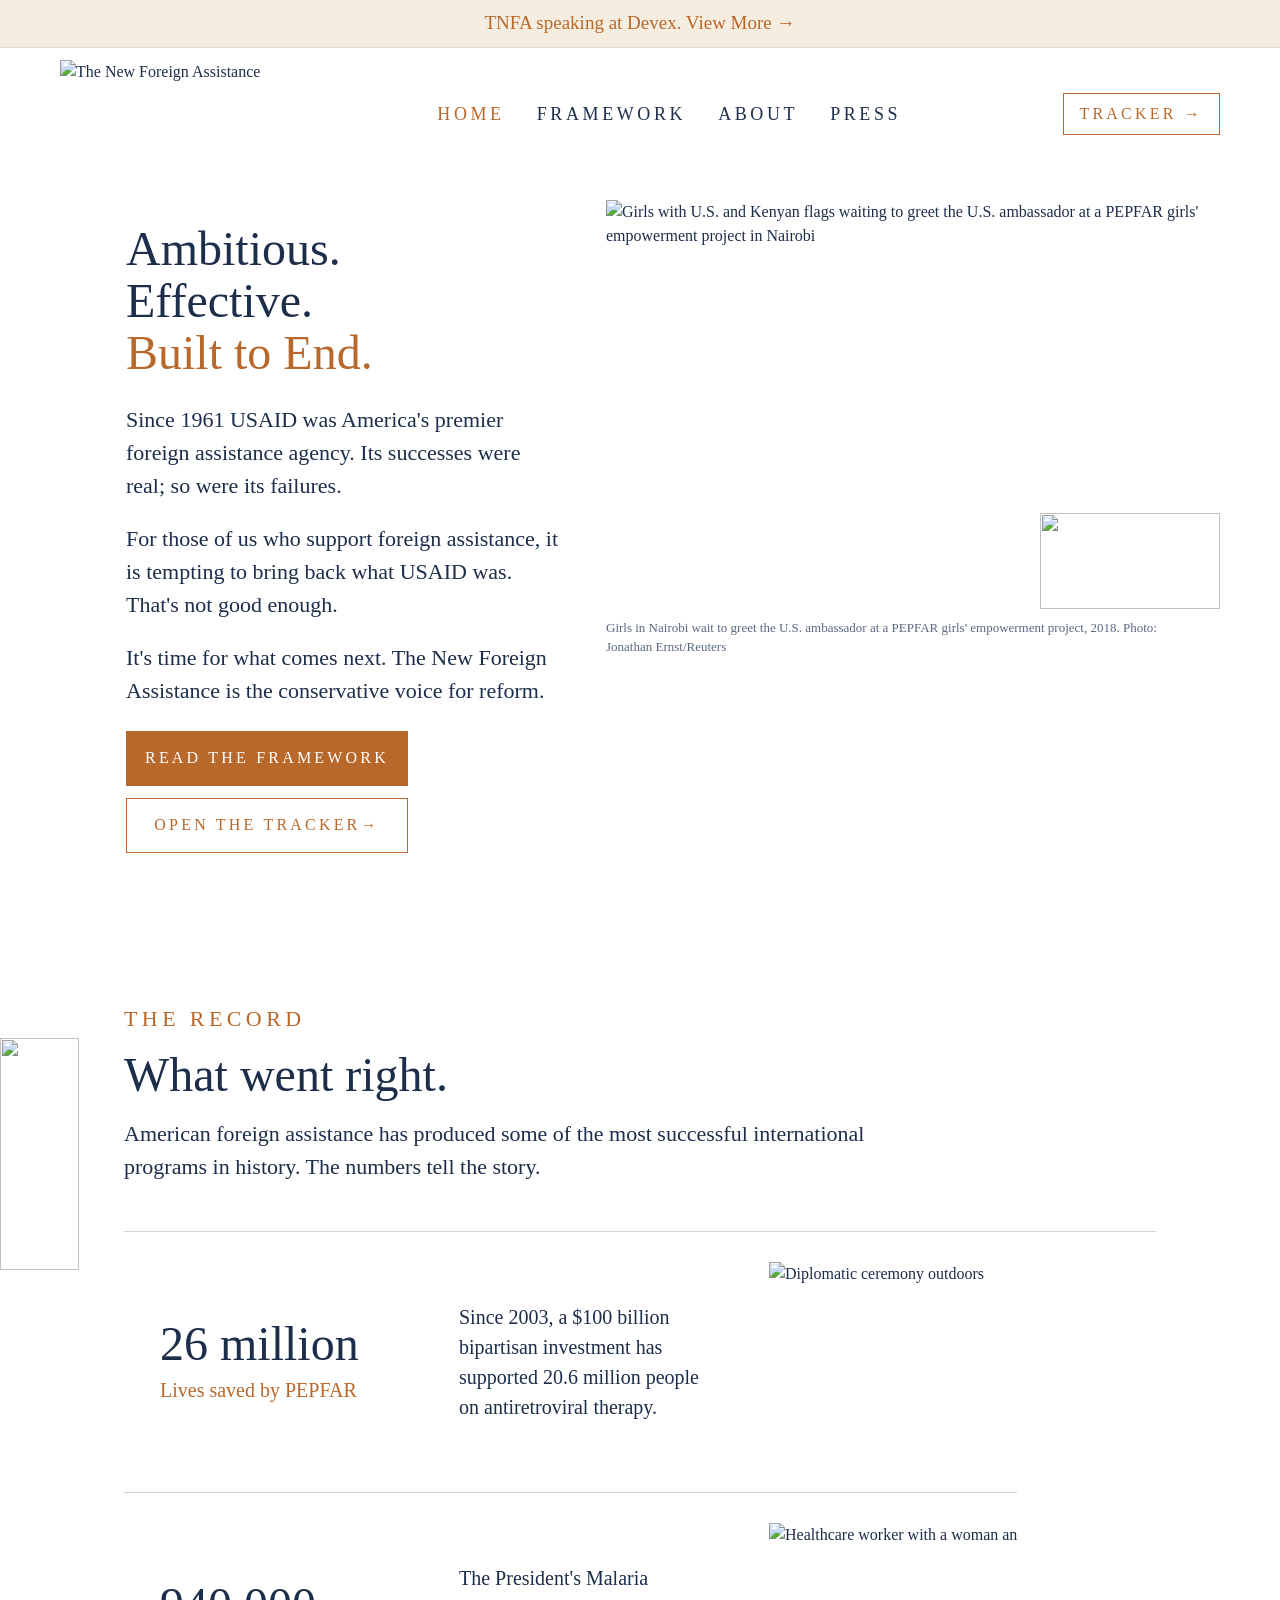
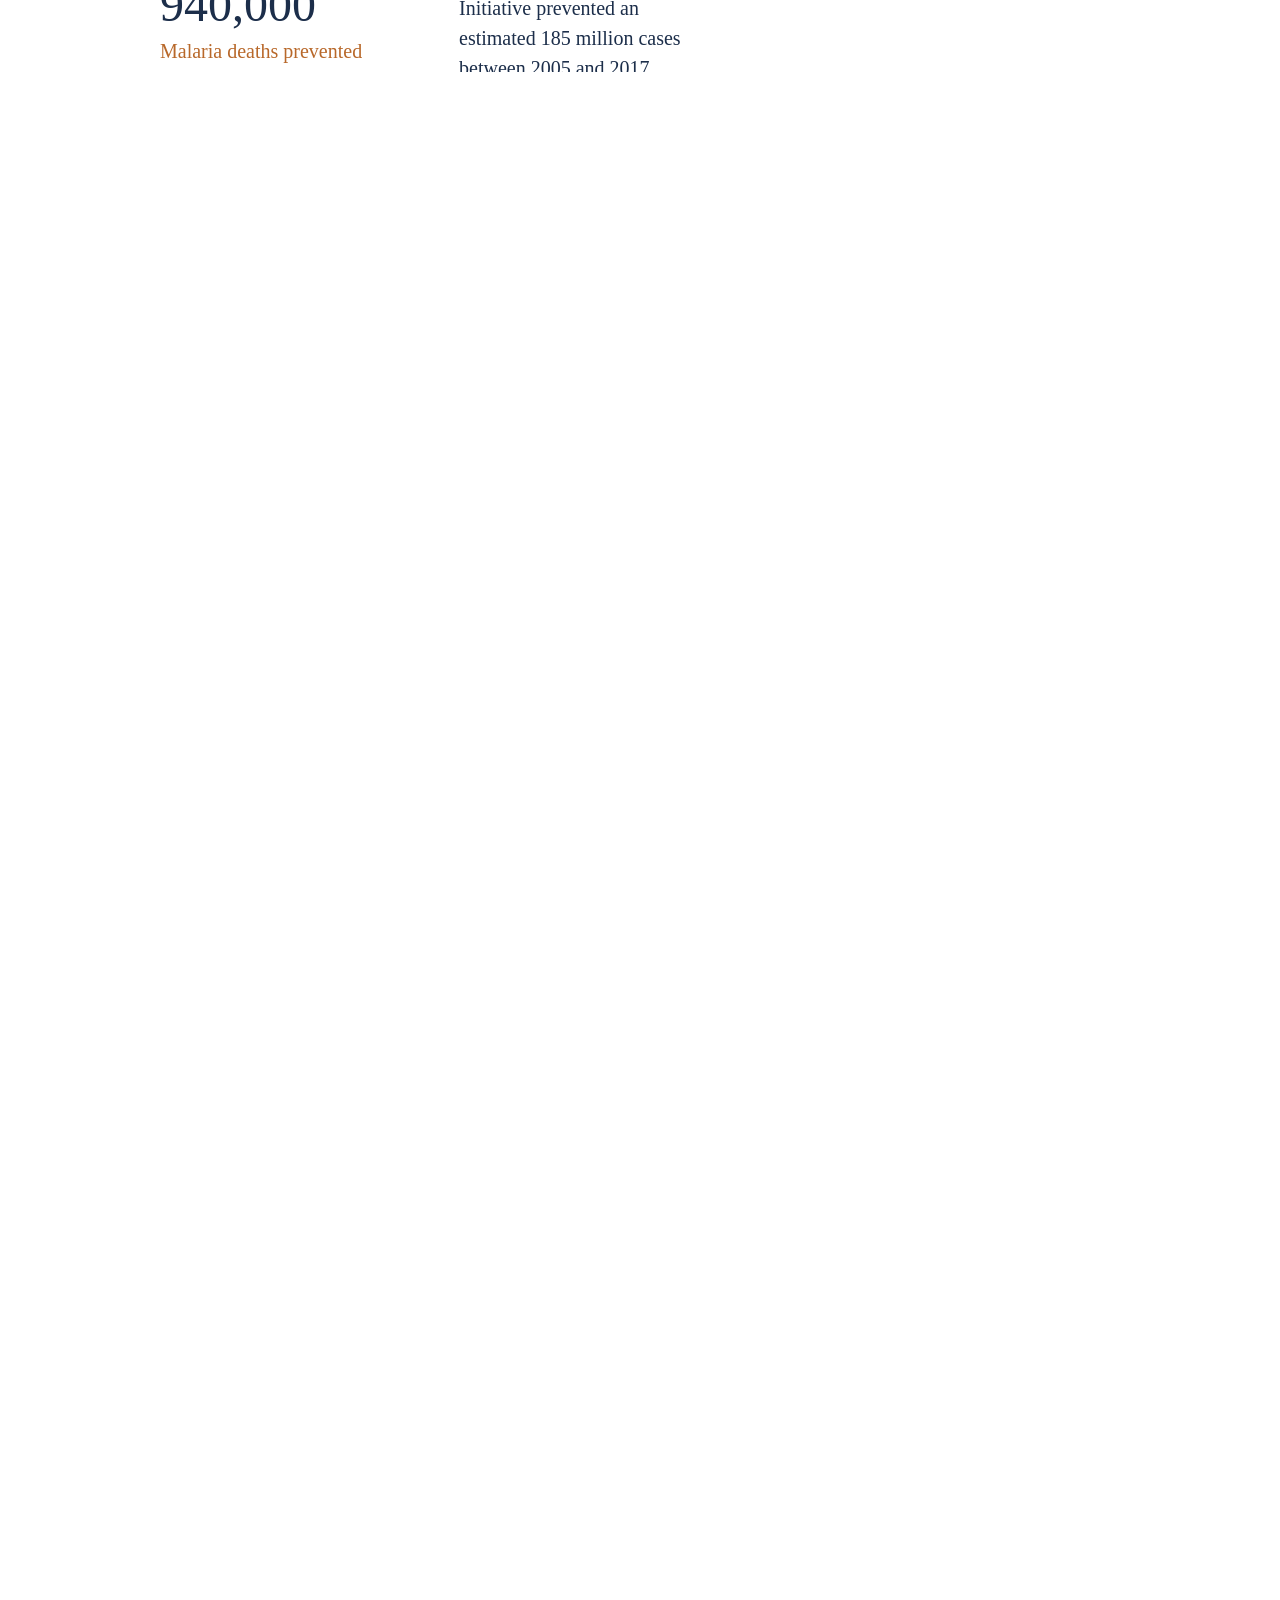
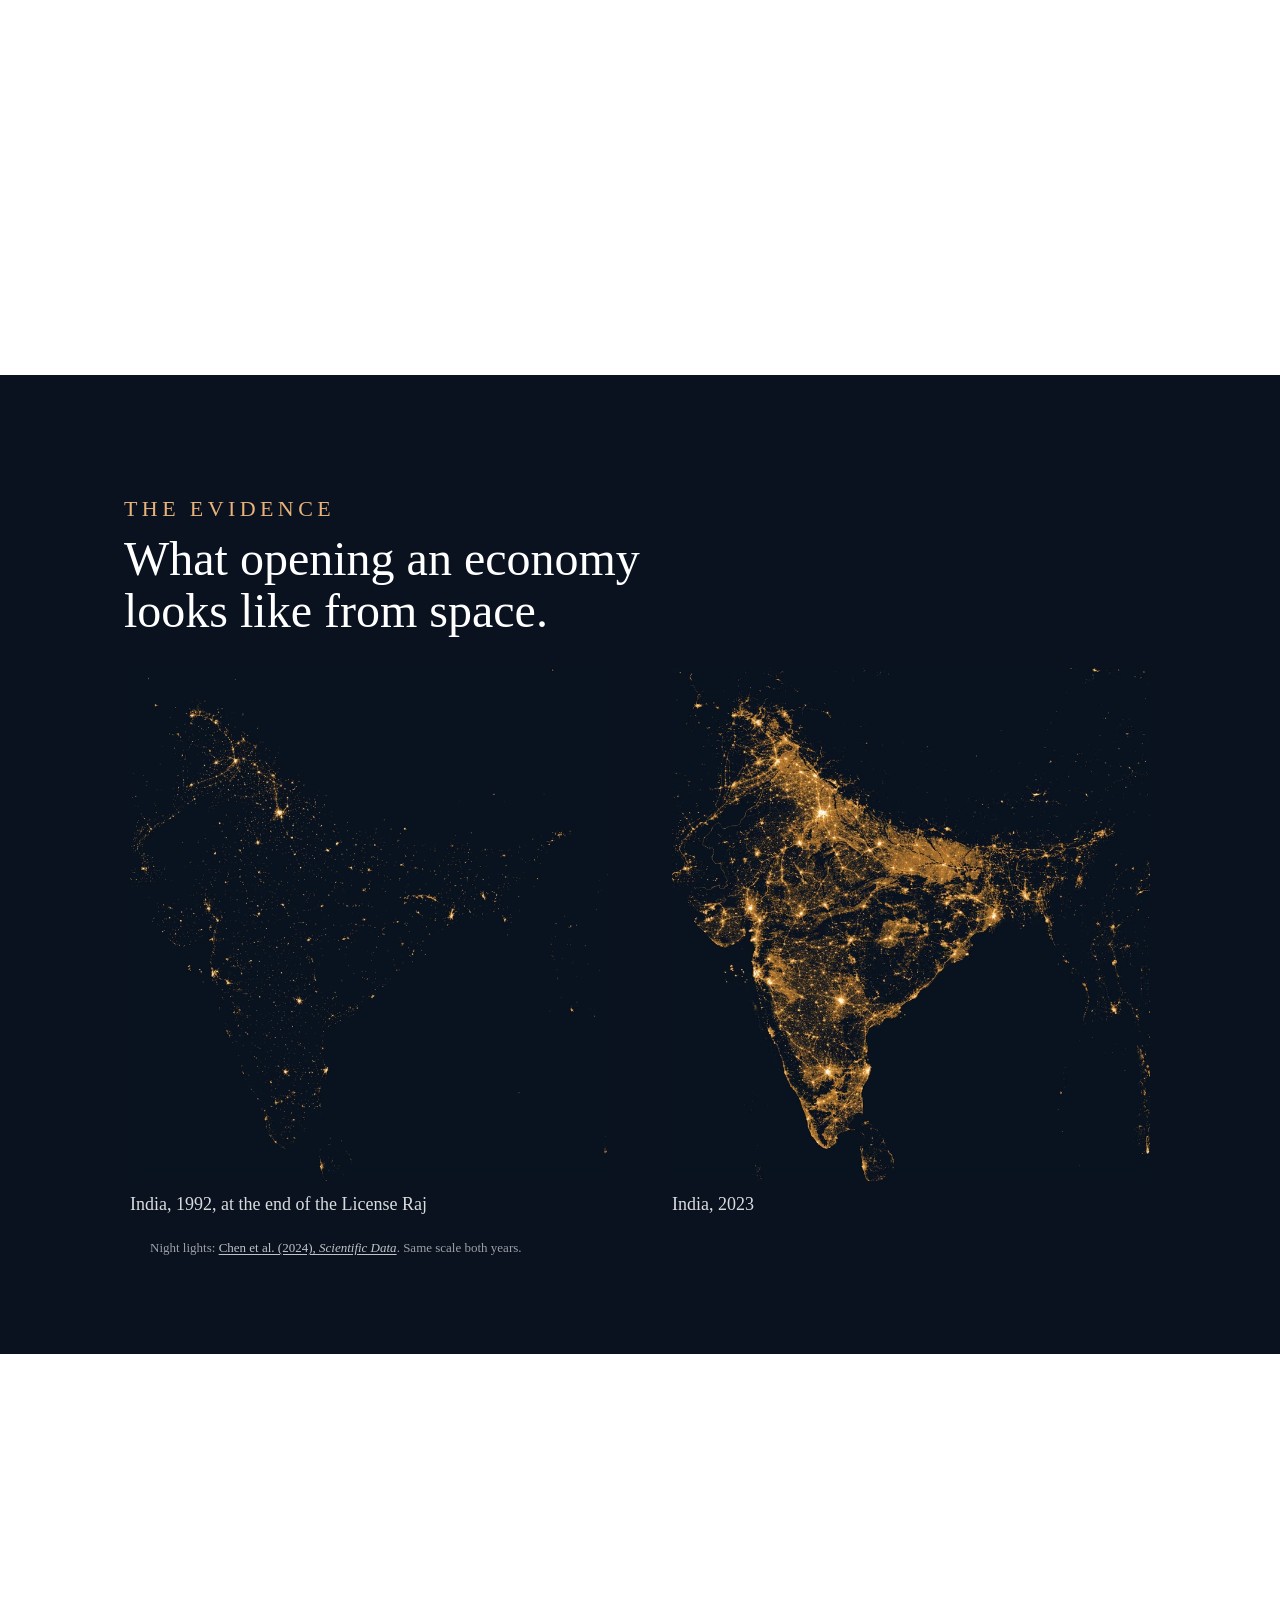
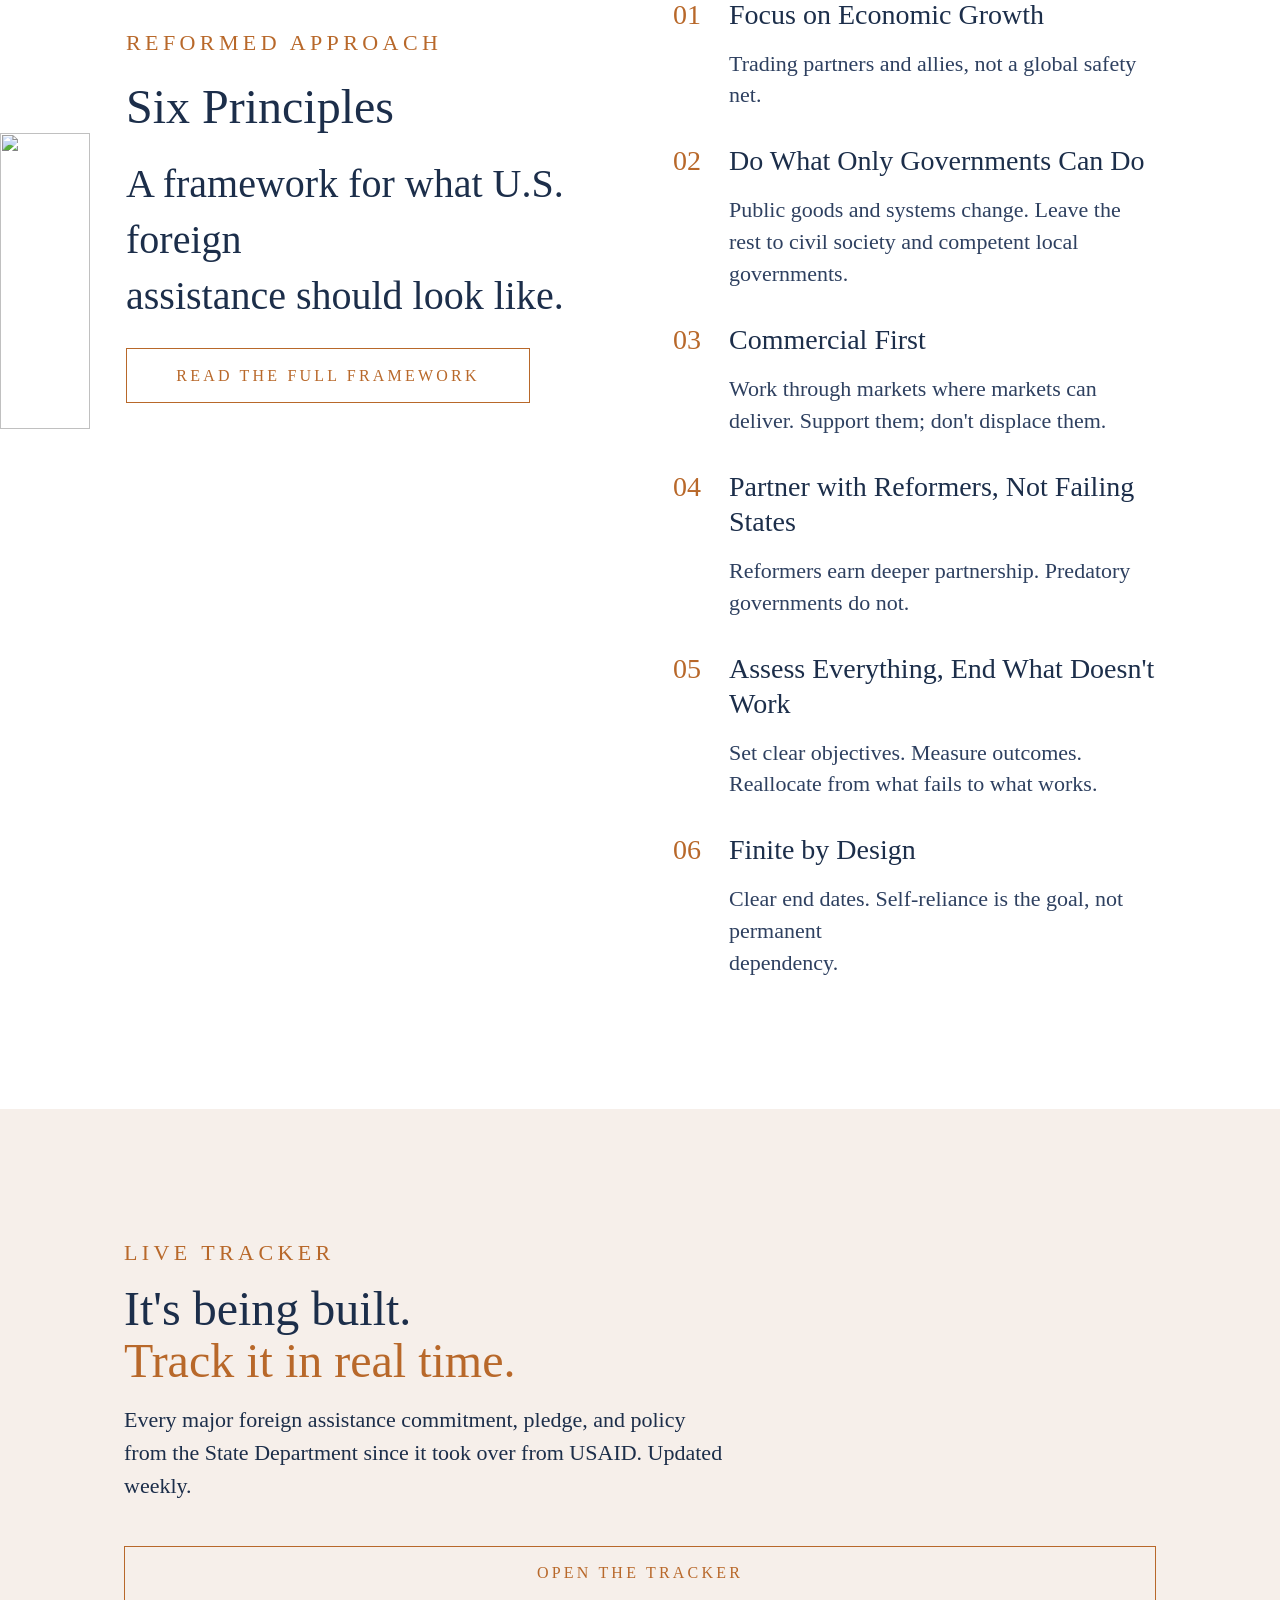
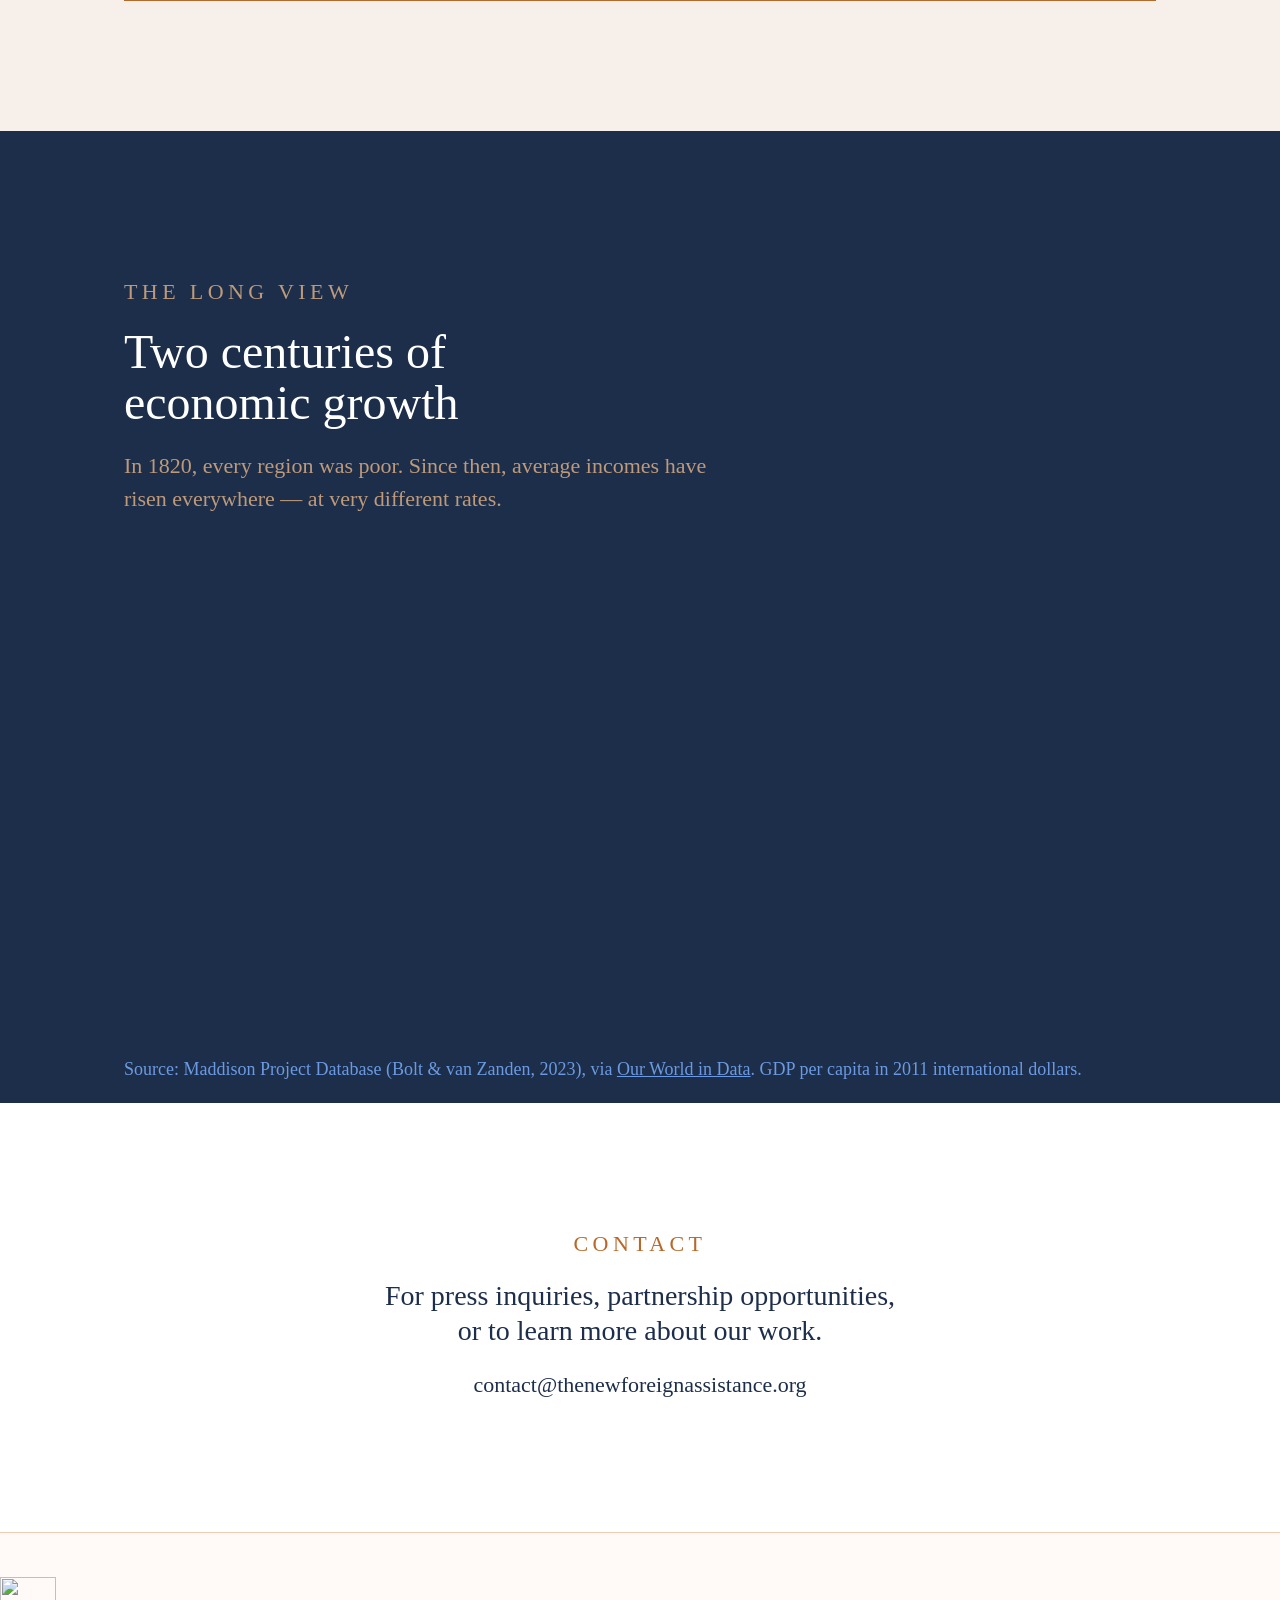
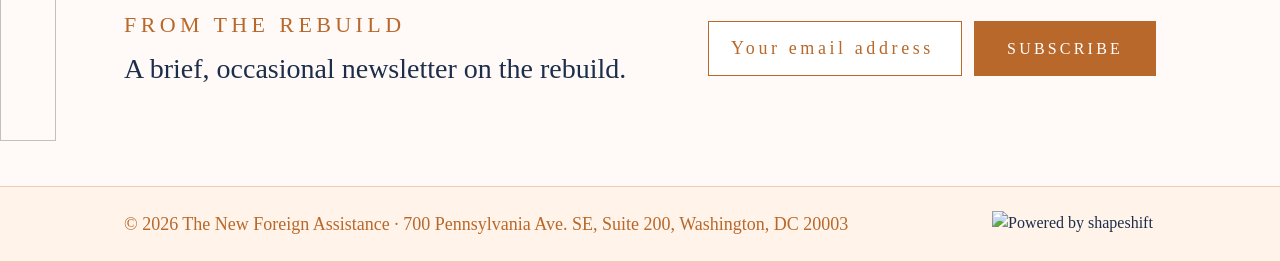
==== commit 5e830056: "fix: keep Friedman quote on diagnosis row from tablet up Apply nowrap flex on .diag-top from 860px s" ====
--- a/index.html
+++ b/index.html
@@ -91,8 +91,8 @@
     .friedman-quote figcaption { margin-top: 12px; margin-bottom: -4px; display: flex; flex-direction: column; gap: 2px; }
     .friedman-quote__name { white-space: nowrap; font-family: Newsreader, Georgia, serif; font-size: 13px; letter-spacing: .1em; text-transform: uppercase; color: #b8682a; }
     .friedman-quote__src { font-size: 15px; color: #4a5a72; }
-    @media (min-width: 860px) { .friedman-quote__name { font-size: 14px; letter-spacing: .14em; } .friedman-quote { max-width: 440px; gap: 24px; } .friedman-quote__photo { width: 182px; } .friedman-quote blockquote { font-size: 23px; } }
-    @media (min-width: 1360px) { .diag-top > div:first-child { flex: 1 1 0; } .diag-top > div:first-child p br { display: none; } .diag-top > div:first-child p { max-width: 700px; } .friedman-quote { flex: 0 0 430px; margin: 40px 0 0 auto; } }
+    @media (min-width: 860px) { .diag-top { flex-wrap: nowrap; } .diag-top > div:first-child { flex: 1 1 0; min-width: 0; } .friedman-quote__name { font-size: 14px; letter-spacing: .14em; } .friedman-quote { flex: 0 0 auto; max-width: 440px; gap: 24px; } .friedman-quote__photo { width: 182px; } .friedman-quote blockquote { font-size: 23px; } }
+    @media (min-width: 1360px) { .diag-top > div:first-child p br { display: none; } .diag-top > div:first-child p { max-width: 700px; } .friedman-quote { flex: 0 0 430px; margin: 40px 0 0 auto; } }
     /* India night-lights band */
     .india-band { background: #0a1220; color: #fff; padding: 72px 40px 56px; }
     .india-band__inner { max-width: 1192px; margin: 0 auto; }
--- a/css/styles.css
+++ b/css/styles.css
@@ -1,3 +1,3 @@
 @font-face{font-family:Newsreader;font-style:normal;font-weight:300 700;font-display:swap;src:url(../fonts/newsreader-normal-300700.woff2) format("woff2")}@font-face{font-family:Newsreader;font-style:italic;font-weight:400 600;font-display:swap;src:url(../fonts/newsreader-italic-400600.woff2) format("woff2")}@font-face{font-family:"Libertinus Serif Display";font-style:normal;font-weight:400;font-display:swap;src:url(../fonts/libertinus-serif-display-normal-400.woff2) format("woff2")}@font-face{font-family:Inter;font-style:normal;font-weight:300 700;font-display:swap;src:url(../fonts/inter-normal-300700.woff2) format("woff2")}@font-face{font-family:IBM Plex Mono;font-style:normal;font-weight:400;font-display:swap;src:url(../fonts/ibm-plex-mono-normal-400.woff2) format("woff2")}@font-face{font-family:IBM Plex Mono;font-style:normal;font-weight:500;font-display:swap;src:url(../fonts/ibm-plex-mono-normal-500.woff2) format("woff2")}*,:after,:before{--tw-border-spacing-x:0;--tw-border-spacing-y:0;--tw-translate-x:0;--tw-translate-y:0;--tw-rotate:0;--tw-skew-x:0;--tw-skew-y:0;--tw-scale-x:1;--tw-scale-y:1;--tw-pan-x: ;--tw-pan-y: ;--tw-pinch-zoom: ;--tw-scroll-snap-strictness:proximity;--tw-gradient-from-position: ;--tw-gradient-via-position: ;--tw-gradient-to-position: ;--tw-ordinal: ;--tw-slashed-zero: ;--tw-numeric-figure: ;--tw-numeric-spacing: ;--tw-numeric-fraction: ;--tw-ring-inset: ;--tw-ring-offset-width:0px;--tw-ring-offset-color:#fff;--tw-ring-color:rgba(59,130,246,.5);--tw-ring-offset-shadow:0 0 #0000;--tw-ring-shadow:0 0 #0000;--tw-shadow:0 0 #0000;--tw-shadow-colored:0 0 #0000;--tw-blur: ;--tw-brightness: ;--tw-contrast: ;--tw-grayscale: ;--tw-hue-rotate: ;--tw-invert: ;--tw-saturate: ;--tw-sepia: ;--tw-drop-shadow: ;--tw-backdrop-blur: ;--tw-backdrop-brightness: ;--tw-backdrop-contrast: ;--tw-backdrop-grayscale: ;--tw-backdrop-hue-rotate: ;--tw-backdrop-invert: ;--tw-backdrop-opacity: ;--tw-backdrop-saturate: ;--tw-backdrop-sepia: ;--tw-contain-size: ;--tw-contain-layout: ;--tw-contain-paint: ;--tw-contain-style: }::backdrop{--tw-border-spacing-x:0;--tw-border-spacing-y:0;--tw-translate-x:0;--tw-translate-y:0;--tw-rotate:0;--tw-skew-x:0;--tw-skew-y:0;--tw-scale-x:1;--tw-scale-y:1;--tw-pan-x: ;--tw-pan-y: ;--tw-pinch-zoom: ;--tw-scroll-snap-strictness:proximity;--tw-gradient-from-position: ;--tw-gradient-via-position: ;--tw-gradient-to-position: ;--tw-ordinal: ;--tw-slashed-zero: ;--tw-numeric-figure: ;--tw-numeric-spacing: ;--tw-numeric-fraction: ;--tw-ring-inset: ;--tw-ring-offset-width:0px;--tw-ring-offset-color:#fff;--tw-ring-color:rgba(59,130,246,.5);--tw-ring-offset-shadow:0 0 #0000;--tw-ring-shadow:0 0 #0000;--tw-shadow:0 0 #0000;--tw-shadow-colored:0 0 #0000;--tw-blur: ;--tw-brightness: ;--tw-contrast: ;--tw-grayscale: ;--tw-hue-rotate: ;--tw-invert: ;--tw-saturate: ;--tw-sepia: ;--tw-drop-shadow: ;--tw-backdrop-blur: ;--tw-backdrop-brightness: ;--tw-backdrop-contrast: ;--tw-backdrop-grayscale: ;--tw-backdrop-hue-rotate: ;--tw-backdrop-invert: ;--tw-backdrop-opacity: ;--tw-backdrop-saturate: ;--tw-backdrop-sepia: ;--tw-contain-size: ;--tw-contain-layout: ;--tw-contain-paint: ;--tw-contain-style: }
 
-/*! tailwindcss v3.4.19 | MIT License | https://tailwindcss.com*/*,:after,:before{box-sizing:border-box;border:0 solid #e5e7eb}:after,:before{--tw-content:""}:host,html{line-height:1.5;-webkit-text-size-adjust:100%;-moz-tab-size:4;-o-tab-size:4;tab-size:4;font-family:ui-sans-serif,system-ui,sans-serif,Apple Color Emoji,Segoe UI Emoji,Segoe UI Symbol,Noto Color Emoji;font-feature-settings:normal;font-variation-settings:normal;-webkit-tap-highlight-color:transparent}body{margin:0;line-height:inherit}hr{height:0;color:inherit;border-top-width:1px}abbr:where([title]){-webkit-text-decoration:underline dotted;text-decoration:underline dotted}h1,h2,h3,h4,h5,h6{font-size:inherit;font-weight:inherit}a{color:inherit;text-decoration:inherit}b,strong{font-weight:bolder}code,kbd,pre,samp{font-family:ui-monospace,SFMono-Regular,Menlo,Monaco,Consolas,Liberation Mono,Courier New,monospace;font-feature-settings:normal;font-variation-settings:normal;font-size:1em}small{font-size:80%}sub,sup{font-size:75%;line-height:0;position:relative;vertical-align:baseline}sub{bottom:-.25em}sup{top:-.5em}table{text-indent:0;border-color:inherit;border-collapse:collapse}button,input,optgroup,select,textarea{font-family:inherit;font-feature-settings:inherit;font-variation-settings:inherit;font-size:100%;font-weight:inherit;line-height:inherit;letter-spacing:inherit;color:inherit;margin:0;padding:0}button,select{text-transform:none}button,input:where([type=button]),input:where([type=reset]),input:where([type=submit]){-webkit-appearance:button;background-color:transparent;background-image:none}:-moz-focusring{outline:auto}:-moz-ui-invalid{box-shadow:none}progress{vertical-align:baseline}::-webkit-inner-spin-button,::-webkit-outer-spin-button{height:auto}[type=search]{-webkit-appearance:textfield;outline-offset:-2px}::-webkit-search-decoration{-webkit-appearance:none}::-webkit-file-upload-button{-webkit-appearance:button;font:inherit}summary{display:list-item}blockquote,dd,dl,figure,h1,h2,h3,h4,h5,h6,hr,p,pre{margin:0}fieldset{margin:0}fieldset,legend{padding:0}menu,ol,ul{list-style:none;margin:0;padding:0}dialog{padding:0}textarea{resize:vertical}input::-moz-placeholder,textarea::-moz-placeholder{opacity:1;color:#9ca3af}input::placeholder,textarea::placeholder{opacity:1;color:#9ca3af}[role=button],button{cursor:pointer}:disabled{cursor:default}audio,canvas,embed,iframe,img,object,svg,video{display:block;vertical-align:middle}img,video{max-width:100%;height:auto}[hidden]:where(:not([hidden=until-found])){display:none}html{scroll-behavior:smooth}body{--tw-bg-opacity:1;background-color:rgb(255 255 255/var(--tw-bg-opacity,1));--tw-text-opacity:1;color:rgb(28 46 74/var(--tw-text-opacity,1));-moz-osx-font-smoothing:grayscale;-webkit-font-smoothing:antialiased}[id]{scroll-margin-top:5.5rem}@media (min-width:860px){[id]{scroll-margin-top:9.5rem}}::-moz-selection{--tw-bg-opacity:1;background-color:rgb(184 104 42/var(--tw-bg-opacity,1));--tw-text-opacity:1;color:rgb(255 255 255/var(--tw-text-opacity,1))}::selection{--tw-bg-opacity:1;background-color:rgb(184 104 42/var(--tw-bg-opacity,1));--tw-text-opacity:1;color:rgb(255 255 255/var(--tw-text-opacity,1))}.container{width:100%}@media (min-width:391px){.container{max-width:391px}}@media (min-width:640px){.container{max-width:640px}}@media (min-width:768px){.container{max-width:768px}}@media (min-width:860px){.container{max-width:860px}}@media (min-width:1024px){.container{max-width:1024px}}@media (min-width:1280px){.container{max-width:1280px}}@media (min-width:1440px){.container{max-width:1440px}}@media (min-width:1536px){.container{max-width:1536px}}.display-heading{font-family:Newsreader,Georgia,serif;font-weight:500;font-size:42px;line-height:1.1}@media (min-width:860px){.display-heading{font-size:48px;line-height:1.08}}.unga-banner{display:block;background:#f4ede0;color:#1c2e4a;border-bottom:1px solid #e6d9d0;text-decoration:none}.unga-banner:hover{background:#efe4d2}.unga-banner:focus-visible{outline:2px solid #b8682a;outline-offset:-2px}.unga-banner__inner{margin-left:auto;margin-right:auto;display:flex;max-width:1728px;align-items:center;padding:.5rem 1.25rem}@media (min-width:860px){.unga-banner__inner{padding:.625rem 60px}}.unga-banner__title{margin:0;font-family:"Libertinus Serif Display",Newsreader,Georgia,serif;font-size:.875rem;line-height:1.25rem;line-height:1.375;letter-spacing:0;--tw-text-opacity:1;color:rgb(184 104 42/var(--tw-text-opacity,1))}.unga-banner:hover .unga-banner__title{text-decoration:underline;text-underline-offset:.18em}.hero-school-img{height:260px;width:100%;max-width:100%;-o-object-fit:cover;object-fit:cover;-o-object-position:18% 22%;object-position:18% 22%;transform-origin:center;transform:scale(2.15) translate(18%,11%)}@media (min-width:860px){.hero-grid{grid-template-columns:minmax(0,1fr) auto;align-items:start;padding-right:32px}.hero-media{width:44vw}.hero-school-img{aspect-ratio:3/2;height:auto;max-height:683px;-o-object-position:40% center;object-position:40% center;transform:none}}@media (min-width:1024px){.hero-media{width:46vw}}@media (min-width:1280px){.hero-grid{padding-right:60px}.hero-media{width:614px}}.btn-filled{display:inline-flex;height:55px;align-items:center;justify-content:center;text-wrap:nowrap;border-width:1px;--tw-border-opacity:1;border-color:rgb(184 104 42/var(--tw-border-opacity,1));--tw-bg-opacity:1;background-color:rgb(184 104 42/var(--tw-bg-opacity,1));padding-left:2rem;padding-right:2rem;font-family:"Libertinus Serif Display",Newsreader,Georgia,serif;font-size:1rem;line-height:1.5rem;text-transform:uppercase;letter-spacing:.2em;--tw-text-opacity:1;color:rgb(255 255 255/var(--tw-text-opacity,1));transition-property:opacity;transition-timing-function:cubic-bezier(.4,0,.2,1);transition-duration:.15s}.btn-filled:hover{opacity:.9}@media (min-width:860px){.btn-filled{max-width:282px}}.btn-outline{display:inline-flex;height:55px;align-items:center;justify-content:center;text-wrap:nowrap;border-width:1px;--tw-border-opacity:1;border-color:rgb(184 104 42/var(--tw-border-opacity,1));--tw-bg-opacity:1;background-color:rgb(255 255 255/var(--tw-bg-opacity,1));padding-left:2rem;padding-right:2rem;font-family:"Libertinus Serif Display",Newsreader,Georgia,serif;font-size:1rem;line-height:1.5rem;text-transform:uppercase;letter-spacing:.2em;--tw-text-opacity:1;color:rgb(184 104 42/var(--tw-text-opacity,1));transition-property:color,background-color,border-color,text-decoration-color,fill,stroke;transition-timing-function:cubic-bezier(.4,0,.2,1);transition-duration:.15s}.btn-outline:hover{--tw-bg-opacity:1;background-color:rgb(184 104 42/var(--tw-bg-opacity,1));--tw-text-opacity:1;color:rgb(255 255 255/var(--tw-text-opacity,1))}@media (min-width:860px){.btn-outline{max-width:282px}}.newsletter-input{box-sizing:border-box;height:55px;min-height:55px;width:100%;flex:1 1 0%;border-width:1px;border-style:solid;--tw-border-opacity:1;border-color:rgb(184 104 42/var(--tw-border-opacity,1));--tw-bg-opacity:1;background-color:rgb(255 255 255/var(--tw-bg-opacity,1));padding-left:22px;padding-right:22px;font-family:"Libertinus Serif Display",Newsreader,Georgia,serif;font-size:1.125rem;line-height:1.75rem;line-height:33px;letter-spacing:0;--tw-text-opacity:1;color:rgb(28 46 74/var(--tw-text-opacity,1))}.newsletter-input::-moz-placeholder{letter-spacing:.2em;--tw-text-opacity:1;color:rgb(184 104 42/var(--tw-text-opacity,1));opacity:1}.newsletter-input::placeholder{letter-spacing:.2em;--tw-text-opacity:1;color:rgb(184 104 42/var(--tw-text-opacity,1));opacity:1}.newsletter-input:focus{outline:2px solid transparent;outline-offset:2px;--tw-ring-offset-shadow:var(--tw-ring-inset) 0 0 0 var(--tw-ring-offset-width) var(--tw-ring-offset-color);--tw-ring-shadow:var(--tw-ring-inset) 0 0 0 calc(1px + var(--tw-ring-offset-width)) var(--tw-ring-color);box-shadow:var(--tw-ring-offset-shadow),var(--tw-ring-shadow),var(--tw-shadow,0 0 #0000);--tw-ring-opacity:1;--tw-ring-color:rgb(184 104 42/var(--tw-ring-opacity,1))}.eyebrow{max-width:282px;text-wrap:nowrap;font-family:"Libertinus Serif Display",Newsreader,Georgia,serif;font-size:1.25rem;line-height:1.75rem;text-transform:uppercase;letter-spacing:.2em;--tw-text-opacity:1;color:rgb(184 104 42/var(--tw-text-opacity,1))}@media (min-width:860px){.eyebrow{font-size:22px}}.link-draw{position:relative;display:inline-block;text-decoration-line:none}.link-draw:after{content:"";position:absolute;right:0;bottom:.12em;left:0;height:.06em;min-height:1.5px;background:currentColor;transform:scaleX(0);transform-origin:left center;transition:transform .7s cubic-bezier(.22,1,.36,1)}.link-draw:focus-visible:after,.link-draw:hover:after{transform:scaleX(1)}.mobile-menu{visibility:hidden;opacity:0;pointer-events:none;transition:opacity .4s cubic-bezier(.22,1,.36,1),visibility .4s}.mobile-menu.is-open{visibility:visible;opacity:1;pointer-events:auto}.mobile-menu__nav{opacity:0;transform:translateY(-16px);transition:opacity .45s cubic-bezier(.22,1,.36,1) .06s,transform .45s cubic-bezier(.22,1,.36,1) .06s}.mobile-menu.is-open .mobile-menu__nav{opacity:1;transform:translateY(0)}.fw-pullquote{font-size:1.125rem;line-height:1.75rem;position:relative;padding-left:0}.fw-pullquote:before{content:"";position:absolute;left:-23px;top:0;bottom:0;width:89px;background-color:#ebd6c5;z-index:0}.fw-pullquote>*{position:relative;z-index:1}.site-header{background-color:#fff}@media (min-width:860px){.site-header{transition:opacity .25s ease,transform .25s ease;will-change:opacity,transform}.site-header.is-scroll-hidden{opacity:0;pointer-events:none;transform:translateY(-100%)}}@media (prefers-reduced-motion:reduce){.site-header{transition:none}}.fw-subsection{display:flex;flex-direction:column;gap:1rem}.fw-subsection-letter{color:rgb(127 80 61/var(--tw-text-opacity,1))}.fw-subsection-letter,.fw-subsection-title{font-family:Newsreader,Georgia,serif;font-size:1.25rem;line-height:1.75rem;font-weight:600;line-height:30px;--tw-text-opacity:1}.fw-subsection-title{color:rgb(28 46 74/var(--tw-text-opacity,1))}.fw-subsection-heading{display:flex;flex-wrap:wrap;align-items:baseline;-moz-column-gap:.5rem;column-gap:.5rem}.fw-subsection-body{display:flex;flex-direction:column;gap:1rem}.pointer-events-none{pointer-events:none}.pointer-events-auto{pointer-events:auto}.visible{visibility:visible}.collapse{visibility:collapse}.fixed{position:fixed}.absolute{position:absolute}.relative{position:relative}.sticky{position:sticky}.inset-0{inset:0}.inset-x-0{left:0;right:0}.bottom-0{bottom:0}.bottom-1{bottom:.25rem}.left-0{left:0}.left-\[-5px\]{left:-5px}.right-0{right:0}.right-\[15px\]{right:15px}.top-0{top:0}.top-1{top:.25rem}.top-4{top:1rem}.top-\[129px\]{top:129px}.top-\[147px\]{top:147px}.isolate{isolation:isolate}.z-0{z-index:0}.z-10{z-index:10}.z-50{z-index:50}.z-\[1\]{z-index:1}.z-\[60\]{z-index:60}.z-\[6\]{z-index:6}.order-1{order:1}.order-2{order:2}.mx-auto{margin-left:auto;margin-right:auto}.mt-2{margin-top:.5rem}.mt-3{margin-top:.75rem}.mt-4{margin-top:1rem}.mt-\[34px\]{margin-top:34px}.block{display:block}.inline{display:inline}.flex{display:flex}.inline-flex{display:inline-flex}.flow-root{display:flow-root}.grid{display:grid}.contents{display:contents}.hidden{display:none}.aspect-\[379\/397\]{aspect-ratio:379/397}.h-0\.5{height:.125rem}.h-10{height:2.5rem}.h-6{height:1.5rem}.h-\[171px\]{height:171px}.h-\[26px\]{height:26px}.h-\[314px\]{height:314px}.h-\[320px\]{height:320px}.h-\[40\.03\%\]{height:40.03%}.h-\[55px\]{height:55px}.h-\[60px\]{height:60px}.h-auto{height:auto}.h-full{height:100%}.min-h-\[520px\]{min-height:520px}.w-1{width:.25rem}.w-10{width:2.5rem}.w-5{width:1.25rem}.w-6{width:1.5rem}.w-\[119px\]{width:119px}.w-\[164px\]{width:164px}.w-\[168px\]{width:168px}.w-full{width:100%}.min-w-0{min-width:0}.max-w-3xl{max-width:48rem}.max-w-\[368px\]{max-width:368px}.max-w-\[608px\]{max-width:608px}.max-w-full{max-width:100%}.max-w-md{max-width:28rem}.max-w-none{max-width:none}.max-w-page{max-width:1728px}.flex-shrink,.shrink{flex-shrink:1}.shrink-0{flex-shrink:0}.transform{transform:translate(var(--tw-translate-x),var(--tw-translate-y)) rotate(var(--tw-rotate)) skewX(var(--tw-skew-x)) skewY(var(--tw-skew-y)) scaleX(var(--tw-scale-x)) scaleY(var(--tw-scale-y))}.resize{resize:both}.list-disc{list-style-type:disc}.grid-cols-\[auto_minmax\(0\2c 1fr\)\]{grid-template-columns:auto minmax(0,1fr)}.flex-col{flex-direction:column}.flex-wrap{flex-wrap:wrap}.items-start{align-items:flex-start}.items-center{align-items:center}.items-stretch{align-items:stretch}.justify-center{justify-content:center}.justify-between{justify-content:space-between}.gap-0{gap:0}.gap-10{gap:2.5rem}.gap-11{gap:2.75rem}.gap-12{gap:3rem}.gap-2{gap:.5rem}.gap-2\.5{gap:.625rem}.gap-3{gap:.75rem}.gap-4{gap:1rem}.gap-5{gap:1.25rem}.gap-6{gap:1.5rem}.gap-8{gap:2rem}.gap-\[35px\]{gap:35px}.gap-\[60px\]{gap:60px}.gap-x-4{-moz-column-gap:1rem;column-gap:1rem}.gap-y-2{row-gap:.5rem}.space-y-3>:not([hidden])~:not([hidden]){--tw-space-y-reverse:0;margin-top:calc(.75rem*(1 - var(--tw-space-y-reverse)));margin-bottom:calc(.75rem*var(--tw-space-y-reverse))}.space-y-4>:not([hidden])~:not([hidden]){--tw-space-y-reverse:0;margin-top:calc(1rem*(1 - var(--tw-space-y-reverse)));margin-bottom:calc(1rem*var(--tw-space-y-reverse))}.self-start{align-self:flex-start}.self-center{align-self:center}.overflow-hidden{overflow:hidden}.overflow-visible{overflow:visible}.overflow-x-auto{overflow-x:auto}.overflow-x-clip{overflow-x:clip}.text-wrap{text-wrap:wrap}.rounded-full{border-radius:9999px}.border{border-width:1px}.border-b{border-bottom-width:1px}.border-t{border-top-width:1px}.border-amber{--tw-border-opacity:1;border-color:rgb(184 104 42/var(--tw-border-opacity,1))}.border-footer-border{--tw-border-opacity:1;border-color:rgb(238 205 178/var(--tw-border-opacity,1))}.border-ink\/20{border-color:rgba(28,46,74,.2)}.border-toc-border{--tw-border-opacity:1;border-color:rgb(235 214 197/var(--tw-border-opacity,1))}.border-toc-rail\/70{border-color:hsla(25,31%,86%,.7)}.bg-\[\#5ecfc9\]{--tw-bg-opacity:1;background-color:rgb(94 207 201/var(--tw-bg-opacity,1))}.bg-\[\#7eb8e8\]{--tw-bg-opacity:1;background-color:rgb(126 184 232/var(--tw-bg-opacity,1))}.bg-\[\#7ec86a\]{--tw-bg-opacity:1;background-color:rgb(126 200 106/var(--tw-bg-opacity,1))}.bg-\[\#9b7fd4\]{--tw-bg-opacity:1;background-color:rgb(155 127 212/var(--tw-bg-opacity,1))}.bg-\[\#c5d63a\]{--tw-bg-opacity:1;background-color:rgb(197 214 58/var(--tw-bg-opacity,1))}.bg-\[\#e07a4a\]{--tw-bg-opacity:1;background-color:rgb(224 122 74/var(--tw-bg-opacity,1))}.bg-cream{--tw-bg-opacity:1;background-color:rgb(247 243 237/var(--tw-bg-opacity,1))}.bg-cream-warm{--tw-bg-opacity:1;background-color:rgb(246 239 234/var(--tw-bg-opacity,1))}.bg-footer-bg{--tw-bg-opacity:1;background-color:rgb(255 250 247/var(--tw-bg-opacity,1))}.bg-footer-strip{--tw-bg-opacity:1;background-color:rgb(255 243 234/var(--tw-bg-opacity,1))}.bg-ink{--tw-bg-opacity:1;background-color:rgb(28 46 74/var(--tw-bg-opacity,1))}.bg-toc-rail{--tw-bg-opacity:1;background-color:rgb(230 217 208/var(--tw-bg-opacity,1))}.bg-white{--tw-bg-opacity:1;background-color:rgb(255 255 255/var(--tw-bg-opacity,1))}.bg-gradient-to-b{background-image:linear-gradient(to bottom,var(--tw-gradient-stops))}.from-white{--tw-gradient-from:#fff var(--tw-gradient-from-position);--tw-gradient-to:hsla(0,0%,100%,0) var(--tw-gradient-to-position);--tw-gradient-stops:var(--tw-gradient-from),var(--tw-gradient-to)}.to-transparent{--tw-gradient-to:transparent var(--tw-gradient-to-position)}.object-contain{-o-object-fit:contain;object-fit:contain}.object-cover{-o-object-fit:cover;object-fit:cover}.object-top{-o-object-position:top;object-position:top}.px-10{padding-left:2.5rem;padding-right:2.5rem}.px-4{padding-left:1rem;padding-right:1rem}.px-5{padding-left:1.25rem;padding-right:1.25rem}.py-2{padding-top:.5rem;padding-bottom:.5rem}.py-6{padding-top:1.5rem;padding-bottom:1.5rem}.py-8{padding-top:2rem;padding-bottom:2rem}.py-\[108px\]{padding-top:108px;padding-bottom:108px}.py-\[78px\]{padding-top:78px;padding-bottom:78px}.py-\[86px\]{padding-top:86px;padding-bottom:86px}.pb-0{padding-bottom:0}.pb-10{padding-bottom:2.5rem}.pb-12{padding-bottom:3rem}.pb-16{padding-bottom:4rem}.pb-6{padding-bottom:1.5rem}.pb-\[106px\]{padding-bottom:106px}.pb-\[108px\]{padding-bottom:108px}.pb-\[44px\]{padding-bottom:44px}.pb-\[89px\]{padding-bottom:89px}.pb-\[90px\]{padding-bottom:90px}.pl-5{padding-left:1.25rem}.pt-10{padding-top:2.5rem}.pt-4{padding-top:1rem}.pt-5{padding-top:1.25rem}.pt-8{padding-top:2rem}.pt-\[102px\]{padding-top:102px}.pt-\[114px\]{padding-top:114px}.pt-\[117px\]{padding-top:117px}.pt-\[133px\]{padding-top:133px}.pt-\[153px\]{padding-top:153px}.pt-\[250px\]{padding-top:250px}.pt-\[35px\]{padding-top:35px}.text-left{text-align:left}.text-center{text-align:center}.font-libertinus{font-family:"Libertinus Serif Display",Newsreader,Georgia,serif}.font-newsreader{font-family:Newsreader,Georgia,serif}.text-\[14px\]{font-size:14px}.text-\[16px\]{font-size:16px}.text-\[22px\]{font-size:22px}.text-\[28px\]{font-size:28px}.text-\[36px\]{font-size:36px}.text-\[40px\]{font-size:40px}.text-base{font-size:1rem;line-height:1.5rem}.text-lg{font-size:1.125rem;line-height:1.75rem}.text-sm{font-size:.875rem;line-height:1.25rem}.text-xl{font-size:1.25rem;line-height:1.75rem}.font-\[22px\]{font-weight:22px}.font-light{font-weight:300}.font-medium{font-weight:500}.font-normal{font-weight:400}.font-semibold{font-weight:600}.uppercase{text-transform:uppercase}.italic{font-style:italic}.not-italic{font-style:normal}.leading-7{line-height:1.75rem}.leading-\[1\.35\]{line-height:1.35}.leading-\[1\.45\]{line-height:1.45}.leading-\[1\.55\]{line-height:1.55}.leading-\[1\.5\]{line-height:1.5}.leading-\[1\.6\]{line-height:1.6}.leading-\[25px\]{line-height:25px}.leading-\[30px\]{line-height:30px}.leading-\[61px\]{line-height:61px}.leading-none{line-height:1}.leading-snug{line-height:1.375}.leading-tight{line-height:1.25}.tracking-\[3\.2px\]{letter-spacing:3.2px}.tracking-\[3\.6px\]{letter-spacing:3.6px}.tracking-eyebrow,.tracking-nav{letter-spacing:.2em}.tracking-normal{letter-spacing:0}.text-amber{--tw-text-opacity:1;color:rgb(184 104 42/var(--tw-text-opacity,1))}.text-chart-legend{--tw-text-opacity:1;color:rgb(107 154 227/var(--tw-text-opacity,1))}.text-ink{--tw-text-opacity:1;color:rgb(28 46 74/var(--tw-text-opacity,1))}.text-ink-light{--tw-text-opacity:1;color:rgb(46 64 96/var(--tw-text-opacity,1))}.text-ink\/60{color:rgba(28,46,74,.6)}.text-toc-muted{--tw-text-opacity:1;color:rgb(190 154 122/var(--tw-text-opacity,1))}.text-white{--tw-text-opacity:1;color:rgb(255 255 255/var(--tw-text-opacity,1))}.underline{text-decoration-line:underline}.antialiased{-webkit-font-smoothing:antialiased;-moz-osx-font-smoothing:grayscale}.outline{outline-style:solid}.blur{--tw-blur:blur(8px)}.blur,.grayscale{filter:var(--tw-blur) var(--tw-brightness) var(--tw-contrast) var(--tw-grayscale) var(--tw-hue-rotate) var(--tw-invert) var(--tw-saturate) var(--tw-sepia) var(--tw-drop-shadow)}.grayscale{--tw-grayscale:grayscale(100%)}.filter{filter:var(--tw-blur) var(--tw-brightness) var(--tw-contrast) var(--tw-grayscale) var(--tw-hue-rotate) var(--tw-invert) var(--tw-saturate) var(--tw-sepia) var(--tw-drop-shadow)}.backdrop-filter{-webkit-backdrop-filter:var(--tw-backdrop-blur) var(--tw-backdrop-brightness) var(--tw-backdrop-contrast) var(--tw-backdrop-grayscale) var(--tw-backdrop-hue-rotate) var(--tw-backdrop-invert) var(--tw-backdrop-opacity) var(--tw-backdrop-saturate) var(--tw-backdrop-sepia);backdrop-filter:var(--tw-backdrop-blur) var(--tw-backdrop-brightness) var(--tw-backdrop-contrast) var(--tw-backdrop-grayscale) var(--tw-backdrop-hue-rotate) var(--tw-backdrop-invert) var(--tw-backdrop-opacity) var(--tw-backdrop-saturate) var(--tw-backdrop-sepia)}.transition{transition-property:color,background-color,border-color,text-decoration-color,fill,stroke,opacity,box-shadow,transform,filter,-webkit-backdrop-filter;transition-property:color,background-color,border-color,text-decoration-color,fill,stroke,opacity,box-shadow,transform,filter,backdrop-filter;transition-property:color,background-color,border-color,text-decoration-color,fill,stroke,opacity,box-shadow,transform,filter,backdrop-filter,-webkit-backdrop-filter;transition-timing-function:cubic-bezier(.4,0,.2,1);transition-duration:.15s}.transition-all{transition-property:all;transition-timing-function:cubic-bezier(.4,0,.2,1);transition-duration:.15s}.transition-colors{transition-property:color,background-color,border-color,text-decoration-color,fill,stroke;transition-timing-function:cubic-bezier(.4,0,.2,1);transition-duration:.15s}.duration-200{transition-duration:.2s}html.js .fade-up{opacity:0;transform:translateY(10px);transition:opacity .55s ease,transform .55s ease}html.js .fade-up.visible{opacity:1;transform:translateY(0)}.newsletter-thanks.show{display:block}.tick-pattern{display:block;height:12px;width:100%;max-width:100%;min-width:0;overflow:hidden;background-image:url("data:image/svg+xml;charset=utf-8,%3Csvg xmlns='http://www.w3.org/2000/svg' width='33' height='12'%3E%3Crect width='25' height='12' fill='%23C4C7CC' rx='2'/%3E%3C/svg%3E");background-repeat:repeat-x;background-position:0;background-size:24px 12px;@media (min-width:860px){background-size:33px 12px}}.tick-pattern-next{background-image:url("data:image/svg+xml;charset=utf-8,%3Csvg xmlns='http://www.w3.org/2000/svg' width='32' height='12' fill='none'%3E%3Cpath fill='%23EBD6C5' d='M0 0h23v.5C23 6.851 17.851 12 11.5 12S0 6.851 0 .5z'/%3E%3C/svg%3E");background-size:24px 12px;@media (min-width:860px){background-size:32px 12px}}@media (prefers-reduced-motion:reduce){html{scroll-behavior:auto}html.js .fade-up{opacity:1!important;transform:none!important}.link-draw:after{transition:none}.mobile-menu,.mobile-menu__nav{transition:none!important}.site-header{transition:none}}.unga-banner__inner{justify-content:center;text-align:center}.unga-banner__title{font-size:1.0625rem;line-height:1.4}@media (min-width:860px){.unga-banner__title{font-size:1.1875rem}}.hover\:bg-amber:hover{--tw-bg-opacity:1;background-color:rgb(184 104 42/var(--tw-bg-opacity,1))}.hover\:text-amber:hover{--tw-text-opacity:1;color:rgb(184 104 42/var(--tw-text-opacity,1))}.hover\:text-white:hover{--tw-text-opacity:1;color:rgb(255 255 255/var(--tw-text-opacity,1))}@media (min-width:860px){.tablet\:sticky{position:sticky}.tablet\:left-\[7\.29\%\]{left:7.29%}.tablet\:top-\[12\.5rem\]{top:12.5rem}.tablet\:top-\[200px\]{top:200px}.tablet\:top-\[23\.78\%\]{top:23.78%}.tablet\:order-1{order:1}.tablet\:order-2{order:2}.tablet\:col-span-2{grid-column:span 2/span 2}.tablet\:col-span-3{grid-column:span 3/span 3}.tablet\:col-span-4{grid-column:span 4/span 4}.tablet\:col-span-8{grid-column:span 8/span 8}.tablet\:mb-\[108px\]{margin-bottom:108px}.tablet\:mt-0{margin-top:0}.tablet\:mt-\[200px\]{margin-top:200px}.tablet\:block{display:block}.tablet\:inline{display:inline}.tablet\:flex{display:flex}.tablet\:inline-flex{display:inline-flex}.tablet\:grid{display:grid}.tablet\:hidden{display:none}.tablet\:aspect-\[66\/89\]{aspect-ratio:66/89}.tablet\:h-\[108px\]{height:108px}.tablet\:h-\[200px\]{height:200px}.tablet\:h-\[460px\]{height:460px}.tablet\:h-\[677px\]{height:677px}.tablet\:h-\[80px\]{height:80px}.tablet\:h-\[948px\]{height:948px}.tablet\:max-h-\[calc\(100dvh-8\.25rem\)\]{max-height:calc(100dvh - 8.25rem)}.tablet\:min-h-\[132px\]{min-height:132px}.tablet\:min-h-\[480px\]{min-height:480px}.tablet\:w-\[160px\]{width:160px}.tablet\:w-\[216px\]{width:216px}.tablet\:w-\[404px\]{width:404px}.tablet\:w-\[min\(50\.58\%\2c 874px\)\]{width:min(50.58%,874px)}.tablet\:w-auto{width:auto}.tablet\:min-w-\[290px\]{min-width:290px}.tablet\:min-w-\[640px\]{min-width:640px}.tablet\:max-w-4xl{max-width:56rem}.tablet\:max-w-\[412px\]{max-width:412px}.tablet\:max-w-none{max-width:none}.tablet\:grid-cols-12{grid-template-columns:repeat(12,minmax(0,1fr))}.tablet\:grid-cols-2{grid-template-columns:repeat(2,minmax(0,1fr))}.tablet\:grid-cols-\[minmax\(0\2c 1fr\)_minmax\(0\2c 1fr\)_minmax\(0\2c 412px\)\]{grid-template-columns:minmax(0,1fr) minmax(0,1fr) minmax(0,412px)}.tablet\:grid-cols-subgrid{grid-template-columns:subgrid}.tablet\:flex-row{flex-direction:row}.tablet\:flex-col{flex-direction:column}.tablet\:flex-wrap{flex-wrap:wrap}.tablet\:items-start{align-items:flex-start}.tablet\:items-center{align-items:center}.tablet\:justify-between{justify-content:space-between}.tablet\:gap-10{gap:2.5rem}.tablet\:gap-12{gap:3rem}.tablet\:gap-16{gap:4rem}.tablet\:gap-28{gap:7rem}.tablet\:gap-5{gap:1.25rem}.tablet\:gap-8{gap:2rem}.tablet\:gap-\[110px\]{gap:110px}.tablet\:gap-\[134px\]{gap:134px}.tablet\:gap-x-14{-moz-column-gap:3.5rem;column-gap:3.5rem}.tablet\:gap-x-7{-moz-column-gap:1.75rem;column-gap:1.75rem}.tablet\:gap-x-\[50px\]{-moz-column-gap:50px;column-gap:50px}.tablet\:gap-x-\[90px\]{-moz-column-gap:90px;column-gap:90px}.tablet\:gap-y-8{row-gap:2rem}.tablet\:self-auto{align-self:auto}.tablet\:self-start{align-self:flex-start}.tablet\:overflow-visible{overflow:visible}.tablet\:text-nowrap{text-wrap:nowrap}.tablet\:border-b-0{border-bottom-width:0}.tablet\:px-0{padding-left:0;padding-right:0}.tablet\:px-8{padding-left:2rem;padding-right:2rem}.tablet\:px-9{padding-left:2.25rem;padding-right:2.25rem}.tablet\:px-\[124px\]{padding-left:124px;padding-right:124px}.tablet\:px-\[60px\]{padding-left:60px;padding-right:60px}.tablet\:py-4{padding-top:1rem;padding-bottom:1rem}.tablet\:py-\[130px\]{padding-top:130px;padding-bottom:130px}.tablet\:py-\[180px\]{padding-top:180px;padding-bottom:180px}.tablet\:py-\[30px\]{padding-top:30px;padding-bottom:30px}.tablet\:pb-3{padding-bottom:.75rem}.tablet\:pb-40{padding-bottom:10rem}.tablet\:pb-\[100px\]{padding-bottom:100px}.tablet\:pb-\[130px\]{padding-bottom:130px}.tablet\:pb-\[15px\]{padding-bottom:15px}.tablet\:pb-\[177px\]{padding-bottom:177px}.tablet\:pb-\[70px\]{padding-bottom:70px}.tablet\:pb-\[78px\]{padding-bottom:78px}.tablet\:pl-5{padding-left:1.25rem}.tablet\:pl-9{padding-left:2.25rem}.tablet\:pl-\[126px\]{padding-left:126px}.tablet\:pt-0{padding-top:0}.tablet\:pt-3{padding-top:.75rem}.tablet\:pt-36{padding-top:9rem}.tablet\:pt-8{padding-top:2rem}.tablet\:pt-\[130px\]{padding-top:130px}.tablet\:pt-\[131px\]{padding-top:131px}.tablet\:pt-\[147px\]{padding-top:147px}.tablet\:pt-\[70px\]{padding-top:70px}.tablet\:text-left{text-align:left}.tablet\:text-\[22px\]{font-size:22px}.tablet\:text-\[28px\]{font-size:28px}.tablet\:text-\[34px\]{font-size:34px}.tablet\:text-\[40px\]{font-size:40px}.tablet\:text-\[42px\]{font-size:42px}.tablet\:text-\[48px\]{font-size:48px}.tablet\:text-base{font-size:1rem;line-height:1.5rem}.tablet\:text-lg{font-size:1.125rem;line-height:1.75rem}.tablet\:text-xl{font-size:1.25rem}.tablet\:leading-7,.tablet\:text-xl{line-height:1.75rem}.tablet\:leading-\[1\.4\]{line-height:1.4}.tablet\:leading-\[30px\]{line-height:30px}.tablet\:leading-\[33px\]{line-height:33px}}@media (min-width:1280px){.desktop\:h-\[108px\]{height:108px}.desktop\:w-\[216px\]{width:216px}.desktop\:gap-4{gap:1rem}.desktop\:gap-8{gap:2rem}.desktop\:px-\[124px\]{padding-left:124px;padding-right:124px}.desktop\:px-\[60px\]{padding-left:60px;padding-right:60px}.desktop\:pb-5{padding-bottom:1.25rem}.desktop\:pb-\[131px\]{padding-bottom:131px}.desktop\:pt-\[127px\]{padding-top:127px}.desktop\:pt-\[147px\]{padding-top:147px}}@media (min-width:860px){.tablet\:\[\&\:not\(\:first-of-type\)\]\:pt-\[70px\]:not(:first-of-type){padding-top:70px}.tablet\:\[\&\:not\(\:last-of-type\)\]\:pb-\[70px\]:not(:last-of-type){padding-bottom:70px}}+/*! tailwindcss v3.4.19 | MIT License | https://tailwindcss.com*/*,:after,:before{box-sizing:border-box;border:0 solid #e5e7eb}:after,:before{--tw-content:""}:host,html{line-height:1.5;-webkit-text-size-adjust:100%;-moz-tab-size:4;-o-tab-size:4;tab-size:4;font-family:ui-sans-serif,system-ui,sans-serif,Apple Color Emoji,Segoe UI Emoji,Segoe UI Symbol,Noto Color Emoji;font-feature-settings:normal;font-variation-settings:normal;-webkit-tap-highlight-color:transparent}body{margin:0;line-height:inherit}hr{height:0;color:inherit;border-top-width:1px}abbr:where([title]){-webkit-text-decoration:underline dotted;text-decoration:underline dotted}h1,h2,h3,h4,h5,h6{font-size:inherit;font-weight:inherit}a{color:inherit;text-decoration:inherit}b,strong{font-weight:bolder}code,kbd,pre,samp{font-family:ui-monospace,SFMono-Regular,Menlo,Monaco,Consolas,Liberation Mono,Courier New,monospace;font-feature-settings:normal;font-variation-settings:normal;font-size:1em}small{font-size:80%}sub,sup{font-size:75%;line-height:0;position:relative;vertical-align:baseline}sub{bottom:-.25em}sup{top:-.5em}table{text-indent:0;border-color:inherit;border-collapse:collapse}button,input,optgroup,select,textarea{font-family:inherit;font-feature-settings:inherit;font-variation-settings:inherit;font-size:100%;font-weight:inherit;line-height:inherit;letter-spacing:inherit;color:inherit;margin:0;padding:0}button,select{text-transform:none}button,input:where([type=button]),input:where([type=reset]),input:where([type=submit]){-webkit-appearance:button;background-color:transparent;background-image:none}:-moz-focusring{outline:auto}:-moz-ui-invalid{box-shadow:none}progress{vertical-align:baseline}::-webkit-inner-spin-button,::-webkit-outer-spin-button{height:auto}[type=search]{-webkit-appearance:textfield;outline-offset:-2px}::-webkit-search-decoration{-webkit-appearance:none}::-webkit-file-upload-button{-webkit-appearance:button;font:inherit}summary{display:list-item}blockquote,dd,dl,figure,h1,h2,h3,h4,h5,h6,hr,p,pre{margin:0}fieldset{margin:0}fieldset,legend{padding:0}menu,ol,ul{list-style:none;margin:0;padding:0}dialog{padding:0}textarea{resize:vertical}input::-moz-placeholder,textarea::-moz-placeholder{opacity:1;color:#9ca3af}input::placeholder,textarea::placeholder{opacity:1;color:#9ca3af}[role=button],button{cursor:pointer}:disabled{cursor:default}audio,canvas,embed,iframe,img,object,svg,video{display:block;vertical-align:middle}img,video{max-width:100%;height:auto}[hidden]:where(:not([hidden=until-found])){display:none}html{scroll-behavior:smooth}body{--tw-bg-opacity:1;background-color:rgb(255 255 255/var(--tw-bg-opacity,1));--tw-text-opacity:1;color:rgb(28 46 74/var(--tw-text-opacity,1));-moz-osx-font-smoothing:grayscale;-webkit-font-smoothing:antialiased}[id]{scroll-margin-top:5.5rem}@media (min-width:860px){[id]{scroll-margin-top:9.5rem}}::-moz-selection{--tw-bg-opacity:1;background-color:rgb(184 104 42/var(--tw-bg-opacity,1));--tw-text-opacity:1;color:rgb(255 255 255/var(--tw-text-opacity,1))}::selection{--tw-bg-opacity:1;background-color:rgb(184 104 42/var(--tw-bg-opacity,1));--tw-text-opacity:1;color:rgb(255 255 255/var(--tw-text-opacity,1))}.container{width:100%}@media (min-width:391px){.container{max-width:391px}}@media (min-width:640px){.container{max-width:640px}}@media (min-width:768px){.container{max-width:768px}}@media (min-width:860px){.container{max-width:860px}}@media (min-width:1024px){.container{max-width:1024px}}@media (min-width:1280px){.container{max-width:1280px}}@media (min-width:1440px){.container{max-width:1440px}}@media (min-width:1536px){.container{max-width:1536px}}.display-heading{font-family:Newsreader,Georgia,serif;font-weight:500;font-size:42px;line-height:1.1}@media (min-width:860px){.display-heading{font-size:48px;line-height:1.08}}.unga-banner{display:block;background:#f4ede0;color:#1c2e4a;border-bottom:1px solid #e6d9d0;text-decoration:none}.unga-banner:hover{background:#efe4d2}.unga-banner:focus-visible{outline:2px solid #b8682a;outline-offset:-2px}.unga-banner__inner{margin-left:auto;margin-right:auto;display:flex;max-width:1728px;align-items:center;padding:.5rem 1.25rem}@media (min-width:860px){.unga-banner__inner{padding:.625rem 60px}}.unga-banner__title{margin:0;font-family:"Libertinus Serif Display",Newsreader,Georgia,serif;font-size:.875rem;line-height:1.25rem;line-height:1.375;letter-spacing:0;--tw-text-opacity:1;color:rgb(184 104 42/var(--tw-text-opacity,1))}.unga-banner:hover .unga-banner__title{text-decoration:underline;text-underline-offset:.18em}.hero-school-img{height:260px;width:100%;max-width:100%;-o-object-fit:cover;object-fit:cover;-o-object-position:18% 22%;object-position:18% 22%;transform-origin:center;transform:scale(2.15) translate(18%,11%)}.hero-photo-caption{max-width:100%}@media (min-width:860px){.hero-grid{grid-template-columns:minmax(0,1fr) minmax(0,44vw);align-items:start;padding-right:32px}.hero-media-track{min-width:0;max-width:44vw}.hero-media{width:44vw}.hero-school-img{aspect-ratio:3/2;height:auto;max-height:683px;-o-object-position:40% center;object-position:40% center;transform:none}}@media (min-width:1024px){.hero-grid{grid-template-columns:minmax(0,1fr) minmax(0,46vw)}.hero-media-track{max-width:46vw}.hero-media{width:46vw}}@media (min-width:1280px){.hero-grid{grid-template-columns:minmax(0,1fr) minmax(0,614px);padding-right:60px}.hero-media-track{max-width:614px}.hero-media{width:614px}}.btn-filled{display:inline-flex;height:55px;align-items:center;justify-content:center;text-wrap:nowrap;border-width:1px;--tw-border-opacity:1;border-color:rgb(184 104 42/var(--tw-border-opacity,1));--tw-bg-opacity:1;background-color:rgb(184 104 42/var(--tw-bg-opacity,1));padding-left:2rem;padding-right:2rem;font-family:"Libertinus Serif Display",Newsreader,Georgia,serif;font-size:1rem;line-height:1.5rem;text-transform:uppercase;letter-spacing:.2em;--tw-text-opacity:1;color:rgb(255 255 255/var(--tw-text-opacity,1));transition-property:opacity;transition-timing-function:cubic-bezier(.4,0,.2,1);transition-duration:.15s}.btn-filled:hover{opacity:.9}@media (min-width:860px){.btn-filled{max-width:282px}}.btn-outline{display:inline-flex;height:55px;align-items:center;justify-content:center;text-wrap:nowrap;border-width:1px;--tw-border-opacity:1;border-color:rgb(184 104 42/var(--tw-border-opacity,1));--tw-bg-opacity:1;background-color:rgb(255 255 255/var(--tw-bg-opacity,1));padding-left:2rem;padding-right:2rem;font-family:"Libertinus Serif Display",Newsreader,Georgia,serif;font-size:1rem;line-height:1.5rem;text-transform:uppercase;letter-spacing:.2em;--tw-text-opacity:1;color:rgb(184 104 42/var(--tw-text-opacity,1));transition-property:color,background-color,border-color,text-decoration-color,fill,stroke;transition-timing-function:cubic-bezier(.4,0,.2,1);transition-duration:.15s}.btn-outline:hover{--tw-bg-opacity:1;background-color:rgb(184 104 42/var(--tw-bg-opacity,1));--tw-text-opacity:1;color:rgb(255 255 255/var(--tw-text-opacity,1))}@media (min-width:860px){.btn-outline{max-width:282px}}.newsletter-input{box-sizing:border-box;height:55px;min-height:55px;width:100%;flex:1 1 0%;border-width:1px;border-style:solid;--tw-border-opacity:1;border-color:rgb(184 104 42/var(--tw-border-opacity,1));--tw-bg-opacity:1;background-color:rgb(255 255 255/var(--tw-bg-opacity,1));padding-left:22px;padding-right:22px;font-family:"Libertinus Serif Display",Newsreader,Georgia,serif;font-size:1.125rem;line-height:1.75rem;line-height:33px;letter-spacing:0;--tw-text-opacity:1;color:rgb(28 46 74/var(--tw-text-opacity,1))}.newsletter-input::-moz-placeholder{letter-spacing:.2em;--tw-text-opacity:1;color:rgb(184 104 42/var(--tw-text-opacity,1));opacity:1}.newsletter-input::placeholder{letter-spacing:.2em;--tw-text-opacity:1;color:rgb(184 104 42/var(--tw-text-opacity,1));opacity:1}.newsletter-input:focus{outline:2px solid transparent;outline-offset:2px;--tw-ring-offset-shadow:var(--tw-ring-inset) 0 0 0 var(--tw-ring-offset-width) var(--tw-ring-offset-color);--tw-ring-shadow:var(--tw-ring-inset) 0 0 0 calc(1px + var(--tw-ring-offset-width)) var(--tw-ring-color);box-shadow:var(--tw-ring-offset-shadow),var(--tw-ring-shadow),var(--tw-shadow,0 0 #0000);--tw-ring-opacity:1;--tw-ring-color:rgb(184 104 42/var(--tw-ring-opacity,1))}.eyebrow{max-width:282px;text-wrap:nowrap;font-family:"Libertinus Serif Display",Newsreader,Georgia,serif;font-size:1.25rem;line-height:1.75rem;text-transform:uppercase;letter-spacing:.2em;--tw-text-opacity:1;color:rgb(184 104 42/var(--tw-text-opacity,1))}@media (min-width:860px){.eyebrow{font-size:22px}}.link-draw{position:relative;display:inline-block;text-decoration-line:none}.link-draw:after{content:"";position:absolute;right:0;bottom:.12em;left:0;height:.06em;min-height:1.5px;background:currentColor;transform:scaleX(0);transform-origin:left center;transition:transform .7s cubic-bezier(.22,1,.36,1)}.link-draw:focus-visible:after,.link-draw:hover:after{transform:scaleX(1)}.mobile-menu{visibility:hidden;opacity:0;pointer-events:none;transition:opacity .4s cubic-bezier(.22,1,.36,1),visibility .4s}.mobile-menu.is-open{visibility:visible;opacity:1;pointer-events:auto}.mobile-menu__nav{opacity:0;transform:translateY(-16px);transition:opacity .45s cubic-bezier(.22,1,.36,1) .06s,transform .45s cubic-bezier(.22,1,.36,1) .06s}.mobile-menu.is-open .mobile-menu__nav{opacity:1;transform:translateY(0)}.fw-pullquote{font-size:1.125rem;line-height:1.75rem;position:relative;padding-left:0}.fw-pullquote:before{content:"";position:absolute;left:-23px;top:0;bottom:0;width:89px;background-color:#ebd6c5;z-index:0}.fw-pullquote>*{position:relative;z-index:1}.site-header{background-color:#fff}@media (min-width:860px){.site-header{transition:opacity .25s ease,transform .25s ease;will-change:opacity,transform}.site-header.is-scroll-hidden{opacity:0;pointer-events:none;transform:translateY(-100%)}}@media (prefers-reduced-motion:reduce){.site-header{transition:none}}.fw-subsection{display:flex;flex-direction:column;gap:1rem}.fw-subsection-letter{color:rgb(127 80 61/var(--tw-text-opacity,1))}.fw-subsection-letter,.fw-subsection-title{font-family:Newsreader,Georgia,serif;font-size:1.25rem;line-height:1.75rem;font-weight:600;line-height:30px;--tw-text-opacity:1}.fw-subsection-title{color:rgb(28 46 74/var(--tw-text-opacity,1))}.fw-subsection-heading{display:flex;flex-wrap:wrap;align-items:baseline;-moz-column-gap:.5rem;column-gap:.5rem}.fw-subsection-body{display:flex;flex-direction:column;gap:1rem}.pointer-events-none{pointer-events:none}.pointer-events-auto{pointer-events:auto}.visible{visibility:visible}.collapse{visibility:collapse}.fixed{position:fixed}.absolute{position:absolute}.relative{position:relative}.sticky{position:sticky}.inset-0{inset:0}.inset-x-0{left:0;right:0}.bottom-0{bottom:0}.bottom-1{bottom:.25rem}.left-0{left:0}.left-\[-5px\]{left:-5px}.right-0{right:0}.right-\[15px\]{right:15px}.top-0{top:0}.top-1{top:.25rem}.top-4{top:1rem}.top-\[129px\]{top:129px}.top-\[147px\]{top:147px}.isolate{isolation:isolate}.z-0{z-index:0}.z-10{z-index:10}.z-50{z-index:50}.z-\[1\]{z-index:1}.z-\[60\]{z-index:60}.z-\[6\]{z-index:6}.order-1{order:1}.order-2{order:2}.mx-auto{margin-left:auto;margin-right:auto}.mt-2{margin-top:.5rem}.mt-3{margin-top:.75rem}.mt-4{margin-top:1rem}.mt-\[34px\]{margin-top:34px}.block{display:block}.inline{display:inline}.flex{display:flex}.inline-flex{display:inline-flex}.flow-root{display:flow-root}.grid{display:grid}.contents{display:contents}.hidden{display:none}.aspect-\[379\/397\]{aspect-ratio:379/397}.h-0\.5{height:.125rem}.h-10{height:2.5rem}.h-6{height:1.5rem}.h-\[171px\]{height:171px}.h-\[26px\]{height:26px}.h-\[314px\]{height:314px}.h-\[320px\]{height:320px}.h-\[40\.03\%\]{height:40.03%}.h-\[55px\]{height:55px}.h-\[60px\]{height:60px}.h-auto{height:auto}.h-full{height:100%}.min-h-\[520px\]{min-height:520px}.w-1{width:.25rem}.w-10{width:2.5rem}.w-5{width:1.25rem}.w-6{width:1.5rem}.w-\[119px\]{width:119px}.w-\[164px\]{width:164px}.w-\[168px\]{width:168px}.w-full{width:100%}.min-w-0{min-width:0}.max-w-3xl{max-width:48rem}.max-w-\[368px\]{max-width:368px}.max-w-\[608px\]{max-width:608px}.max-w-full{max-width:100%}.max-w-md{max-width:28rem}.max-w-none{max-width:none}.max-w-page{max-width:1728px}.flex-shrink,.shrink{flex-shrink:1}.shrink-0{flex-shrink:0}.transform{transform:translate(var(--tw-translate-x),var(--tw-translate-y)) rotate(var(--tw-rotate)) skewX(var(--tw-skew-x)) skewY(var(--tw-skew-y)) scaleX(var(--tw-scale-x)) scaleY(var(--tw-scale-y))}.resize{resize:both}.list-disc{list-style-type:disc}.grid-cols-\[auto_minmax\(0\2c 1fr\)\]{grid-template-columns:auto minmax(0,1fr)}.flex-col{flex-direction:column}.flex-wrap{flex-wrap:wrap}.items-start{align-items:flex-start}.items-center{align-items:center}.items-stretch{align-items:stretch}.justify-center{justify-content:center}.justify-between{justify-content:space-between}.gap-0{gap:0}.gap-10{gap:2.5rem}.gap-11{gap:2.75rem}.gap-12{gap:3rem}.gap-2{gap:.5rem}.gap-2\.5{gap:.625rem}.gap-3{gap:.75rem}.gap-4{gap:1rem}.gap-5{gap:1.25rem}.gap-6{gap:1.5rem}.gap-8{gap:2rem}.gap-\[35px\]{gap:35px}.gap-\[60px\]{gap:60px}.gap-x-4{-moz-column-gap:1rem;column-gap:1rem}.gap-y-2{row-gap:.5rem}.space-y-3>:not([hidden])~:not([hidden]){--tw-space-y-reverse:0;margin-top:calc(.75rem*(1 - var(--tw-space-y-reverse)));margin-bottom:calc(.75rem*var(--tw-space-y-reverse))}.space-y-4>:not([hidden])~:not([hidden]){--tw-space-y-reverse:0;margin-top:calc(1rem*(1 - var(--tw-space-y-reverse)));margin-bottom:calc(1rem*var(--tw-space-y-reverse))}.self-start{align-self:flex-start}.self-center{align-self:center}.overflow-hidden{overflow:hidden}.overflow-visible{overflow:visible}.overflow-x-auto{overflow-x:auto}.overflow-x-clip{overflow-x:clip}.text-wrap{text-wrap:wrap}.rounded-full{border-radius:9999px}.border{border-width:1px}.border-b{border-bottom-width:1px}.border-t{border-top-width:1px}.border-amber{--tw-border-opacity:1;border-color:rgb(184 104 42/var(--tw-border-opacity,1))}.border-footer-border{--tw-border-opacity:1;border-color:rgb(238 205 178/var(--tw-border-opacity,1))}.border-ink\/20{border-color:rgba(28,46,74,.2)}.border-toc-border{--tw-border-opacity:1;border-color:rgb(235 214 197/var(--tw-border-opacity,1))}.border-toc-rail\/70{border-color:hsla(25,31%,86%,.7)}.bg-\[\#5ecfc9\]{--tw-bg-opacity:1;background-color:rgb(94 207 201/var(--tw-bg-opacity,1))}.bg-\[\#7eb8e8\]{--tw-bg-opacity:1;background-color:rgb(126 184 232/var(--tw-bg-opacity,1))}.bg-\[\#7ec86a\]{--tw-bg-opacity:1;background-color:rgb(126 200 106/var(--tw-bg-opacity,1))}.bg-\[\#9b7fd4\]{--tw-bg-opacity:1;background-color:rgb(155 127 212/var(--tw-bg-opacity,1))}.bg-\[\#c5d63a\]{--tw-bg-opacity:1;background-color:rgb(197 214 58/var(--tw-bg-opacity,1))}.bg-\[\#e07a4a\]{--tw-bg-opacity:1;background-color:rgb(224 122 74/var(--tw-bg-opacity,1))}.bg-cream{--tw-bg-opacity:1;background-color:rgb(247 243 237/var(--tw-bg-opacity,1))}.bg-cream-warm{--tw-bg-opacity:1;background-color:rgb(246 239 234/var(--tw-bg-opacity,1))}.bg-footer-bg{--tw-bg-opacity:1;background-color:rgb(255 250 247/var(--tw-bg-opacity,1))}.bg-footer-strip{--tw-bg-opacity:1;background-color:rgb(255 243 234/var(--tw-bg-opacity,1))}.bg-ink{--tw-bg-opacity:1;background-color:rgb(28 46 74/var(--tw-bg-opacity,1))}.bg-toc-rail{--tw-bg-opacity:1;background-color:rgb(230 217 208/var(--tw-bg-opacity,1))}.bg-white{--tw-bg-opacity:1;background-color:rgb(255 255 255/var(--tw-bg-opacity,1))}.bg-gradient-to-b{background-image:linear-gradient(to bottom,var(--tw-gradient-stops))}.from-white{--tw-gradient-from:#fff var(--tw-gradient-from-position);--tw-gradient-to:hsla(0,0%,100%,0) var(--tw-gradient-to-position);--tw-gradient-stops:var(--tw-gradient-from),var(--tw-gradient-to)}.to-transparent{--tw-gradient-to:transparent var(--tw-gradient-to-position)}.object-contain{-o-object-fit:contain;object-fit:contain}.object-cover{-o-object-fit:cover;object-fit:cover}.object-top{-o-object-position:top;object-position:top}.px-10{padding-left:2.5rem;padding-right:2.5rem}.px-4{padding-left:1rem;padding-right:1rem}.px-5{padding-left:1.25rem;padding-right:1.25rem}.py-2{padding-top:.5rem;padding-bottom:.5rem}.py-6{padding-top:1.5rem;padding-bottom:1.5rem}.py-8{padding-top:2rem;padding-bottom:2rem}.py-\[108px\]{padding-top:108px;padding-bottom:108px}.py-\[78px\]{padding-top:78px;padding-bottom:78px}.py-\[86px\]{padding-top:86px;padding-bottom:86px}.pb-0{padding-bottom:0}.pb-10{padding-bottom:2.5rem}.pb-12{padding-bottom:3rem}.pb-16{padding-bottom:4rem}.pb-6{padding-bottom:1.5rem}.pb-\[106px\]{padding-bottom:106px}.pb-\[108px\]{padding-bottom:108px}.pb-\[44px\]{padding-bottom:44px}.pb-\[89px\]{padding-bottom:89px}.pb-\[90px\]{padding-bottom:90px}.pl-5{padding-left:1.25rem}.pt-10{padding-top:2.5rem}.pt-4{padding-top:1rem}.pt-5{padding-top:1.25rem}.pt-8{padding-top:2rem}.pt-\[102px\]{padding-top:102px}.pt-\[114px\]{padding-top:114px}.pt-\[117px\]{padding-top:117px}.pt-\[133px\]{padding-top:133px}.pt-\[153px\]{padding-top:153px}.pt-\[250px\]{padding-top:250px}.pt-\[35px\]{padding-top:35px}.text-left{text-align:left}.text-center{text-align:center}.font-libertinus{font-family:"Libertinus Serif Display",Newsreader,Georgia,serif}.font-newsreader{font-family:Newsreader,Georgia,serif}.text-\[14px\]{font-size:14px}.text-\[16px\]{font-size:16px}.text-\[22px\]{font-size:22px}.text-\[28px\]{font-size:28px}.text-\[36px\]{font-size:36px}.text-\[40px\]{font-size:40px}.text-base{font-size:1rem;line-height:1.5rem}.text-lg{font-size:1.125rem;line-height:1.75rem}.text-sm{font-size:.875rem;line-height:1.25rem}.text-xl{font-size:1.25rem;line-height:1.75rem}.font-\[22px\]{font-weight:22px}.font-light{font-weight:300}.font-medium{font-weight:500}.font-normal{font-weight:400}.font-semibold{font-weight:600}.uppercase{text-transform:uppercase}.italic{font-style:italic}.not-italic{font-style:normal}.leading-7{line-height:1.75rem}.leading-\[1\.35\]{line-height:1.35}.leading-\[1\.45\]{line-height:1.45}.leading-\[1\.55\]{line-height:1.55}.leading-\[1\.5\]{line-height:1.5}.leading-\[1\.6\]{line-height:1.6}.leading-\[25px\]{line-height:25px}.leading-\[30px\]{line-height:30px}.leading-\[61px\]{line-height:61px}.leading-none{line-height:1}.leading-snug{line-height:1.375}.leading-tight{line-height:1.25}.tracking-\[3\.2px\]{letter-spacing:3.2px}.tracking-\[3\.6px\]{letter-spacing:3.6px}.tracking-eyebrow,.tracking-nav{letter-spacing:.2em}.tracking-normal{letter-spacing:0}.text-amber{--tw-text-opacity:1;color:rgb(184 104 42/var(--tw-text-opacity,1))}.text-chart-legend{--tw-text-opacity:1;color:rgb(107 154 227/var(--tw-text-opacity,1))}.text-ink{--tw-text-opacity:1;color:rgb(28 46 74/var(--tw-text-opacity,1))}.text-ink-light{--tw-text-opacity:1;color:rgb(46 64 96/var(--tw-text-opacity,1))}.text-ink\/60{color:rgba(28,46,74,.6)}.text-toc-muted{--tw-text-opacity:1;color:rgb(190 154 122/var(--tw-text-opacity,1))}.text-white{--tw-text-opacity:1;color:rgb(255 255 255/var(--tw-text-opacity,1))}.underline{text-decoration-line:underline}.antialiased{-webkit-font-smoothing:antialiased;-moz-osx-font-smoothing:grayscale}.outline{outline-style:solid}.blur{--tw-blur:blur(8px)}.blur,.grayscale{filter:var(--tw-blur) var(--tw-brightness) var(--tw-contrast) var(--tw-grayscale) var(--tw-hue-rotate) var(--tw-invert) var(--tw-saturate) var(--tw-sepia) var(--tw-drop-shadow)}.grayscale{--tw-grayscale:grayscale(100%)}.filter{filter:var(--tw-blur) var(--tw-brightness) var(--tw-contrast) var(--tw-grayscale) var(--tw-hue-rotate) var(--tw-invert) var(--tw-saturate) var(--tw-sepia) var(--tw-drop-shadow)}.backdrop-filter{-webkit-backdrop-filter:var(--tw-backdrop-blur) var(--tw-backdrop-brightness) var(--tw-backdrop-contrast) var(--tw-backdrop-grayscale) var(--tw-backdrop-hue-rotate) var(--tw-backdrop-invert) var(--tw-backdrop-opacity) var(--tw-backdrop-saturate) var(--tw-backdrop-sepia);backdrop-filter:var(--tw-backdrop-blur) var(--tw-backdrop-brightness) var(--tw-backdrop-contrast) var(--tw-backdrop-grayscale) var(--tw-backdrop-hue-rotate) var(--tw-backdrop-invert) var(--tw-backdrop-opacity) var(--tw-backdrop-saturate) var(--tw-backdrop-sepia)}.transition{transition-property:color,background-color,border-color,text-decoration-color,fill,stroke,opacity,box-shadow,transform,filter,-webkit-backdrop-filter;transition-property:color,background-color,border-color,text-decoration-color,fill,stroke,opacity,box-shadow,transform,filter,backdrop-filter;transition-property:color,background-color,border-color,text-decoration-color,fill,stroke,opacity,box-shadow,transform,filter,backdrop-filter,-webkit-backdrop-filter;transition-timing-function:cubic-bezier(.4,0,.2,1);transition-duration:.15s}.transition-all{transition-property:all;transition-timing-function:cubic-bezier(.4,0,.2,1);transition-duration:.15s}.transition-colors{transition-property:color,background-color,border-color,text-decoration-color,fill,stroke;transition-timing-function:cubic-bezier(.4,0,.2,1);transition-duration:.15s}.duration-200{transition-duration:.2s}html.js .fade-up{opacity:0;transform:translateY(10px);transition:opacity .55s ease,transform .55s ease}html.js .fade-up.visible{opacity:1;transform:translateY(0)}.newsletter-thanks.show{display:block}.tick-pattern{display:block;height:12px;width:100%;max-width:100%;min-width:0;overflow:hidden;background-image:url("data:image/svg+xml;charset=utf-8,%3Csvg xmlns='http://www.w3.org/2000/svg' width='33' height='12'%3E%3Crect width='25' height='12' fill='%23C4C7CC' rx='2'/%3E%3C/svg%3E");background-repeat:repeat-x;background-position:0;background-size:24px 12px;@media (min-width:860px){background-size:33px 12px}}.tick-pattern-next{background-image:url("data:image/svg+xml;charset=utf-8,%3Csvg xmlns='http://www.w3.org/2000/svg' width='32' height='12' fill='none'%3E%3Cpath fill='%23EBD6C5' d='M0 0h23v.5C23 6.851 17.851 12 11.5 12S0 6.851 0 .5z'/%3E%3C/svg%3E");background-size:24px 12px;@media (min-width:860px){background-size:32px 12px}}@media (prefers-reduced-motion:reduce){html{scroll-behavior:auto}html.js .fade-up{opacity:1!important;transform:none!important}.link-draw:after{transition:none}.mobile-menu,.mobile-menu__nav{transition:none!important}.site-header{transition:none}}.unga-banner__inner{justify-content:center;text-align:center}.unga-banner__title{font-size:1.0625rem;line-height:1.4}@media (min-width:860px){.unga-banner__title{font-size:1.1875rem}}.hover\:bg-amber:hover{--tw-bg-opacity:1;background-color:rgb(184 104 42/var(--tw-bg-opacity,1))}.hover\:text-amber:hover{--tw-text-opacity:1;color:rgb(184 104 42/var(--tw-text-opacity,1))}.hover\:text-white:hover{--tw-text-opacity:1;color:rgb(255 255 255/var(--tw-text-opacity,1))}@media (min-width:860px){.tablet\:sticky{position:sticky}.tablet\:left-\[7\.29\%\]{left:7.29%}.tablet\:top-\[12\.5rem\]{top:12.5rem}.tablet\:top-\[200px\]{top:200px}.tablet\:top-\[23\.78\%\]{top:23.78%}.tablet\:order-1{order:1}.tablet\:order-2{order:2}.tablet\:col-span-2{grid-column:span 2/span 2}.tablet\:col-span-3{grid-column:span 3/span 3}.tablet\:col-span-4{grid-column:span 4/span 4}.tablet\:col-span-8{grid-column:span 8/span 8}.tablet\:mb-\[108px\]{margin-bottom:108px}.tablet\:mt-0{margin-top:0}.tablet\:mt-\[200px\]{margin-top:200px}.tablet\:block{display:block}.tablet\:inline{display:inline}.tablet\:flex{display:flex}.tablet\:inline-flex{display:inline-flex}.tablet\:grid{display:grid}.tablet\:hidden{display:none}.tablet\:aspect-\[66\/89\]{aspect-ratio:66/89}.tablet\:h-\[108px\]{height:108px}.tablet\:h-\[200px\]{height:200px}.tablet\:h-\[460px\]{height:460px}.tablet\:h-\[677px\]{height:677px}.tablet\:h-\[80px\]{height:80px}.tablet\:h-\[948px\]{height:948px}.tablet\:max-h-\[calc\(100dvh-8\.25rem\)\]{max-height:calc(100dvh - 8.25rem)}.tablet\:min-h-\[132px\]{min-height:132px}.tablet\:min-h-\[480px\]{min-height:480px}.tablet\:w-\[160px\]{width:160px}.tablet\:w-\[216px\]{width:216px}.tablet\:w-\[404px\]{width:404px}.tablet\:w-\[min\(50\.58\%\2c 874px\)\]{width:min(50.58%,874px)}.tablet\:w-auto{width:auto}.tablet\:min-w-\[290px\]{min-width:290px}.tablet\:min-w-\[640px\]{min-width:640px}.tablet\:max-w-4xl{max-width:56rem}.tablet\:max-w-\[412px\]{max-width:412px}.tablet\:max-w-none{max-width:none}.tablet\:grid-cols-12{grid-template-columns:repeat(12,minmax(0,1fr))}.tablet\:grid-cols-2{grid-template-columns:repeat(2,minmax(0,1fr))}.tablet\:grid-cols-\[minmax\(0\2c 1fr\)_minmax\(0\2c 1fr\)_minmax\(0\2c 412px\)\]{grid-template-columns:minmax(0,1fr) minmax(0,1fr) minmax(0,412px)}.tablet\:grid-cols-subgrid{grid-template-columns:subgrid}.tablet\:flex-row{flex-direction:row}.tablet\:flex-col{flex-direction:column}.tablet\:flex-wrap{flex-wrap:wrap}.tablet\:items-start{align-items:flex-start}.tablet\:items-center{align-items:center}.tablet\:justify-between{justify-content:space-between}.tablet\:gap-10{gap:2.5rem}.tablet\:gap-12{gap:3rem}.tablet\:gap-16{gap:4rem}.tablet\:gap-28{gap:7rem}.tablet\:gap-5{gap:1.25rem}.tablet\:gap-8{gap:2rem}.tablet\:gap-\[110px\]{gap:110px}.tablet\:gap-\[134px\]{gap:134px}.tablet\:gap-x-14{-moz-column-gap:3.5rem;column-gap:3.5rem}.tablet\:gap-x-7{-moz-column-gap:1.75rem;column-gap:1.75rem}.tablet\:gap-x-\[50px\]{-moz-column-gap:50px;column-gap:50px}.tablet\:gap-x-\[90px\]{-moz-column-gap:90px;column-gap:90px}.tablet\:gap-y-8{row-gap:2rem}.tablet\:self-auto{align-self:auto}.tablet\:self-start{align-self:flex-start}.tablet\:overflow-visible{overflow:visible}.tablet\:text-nowrap{text-wrap:nowrap}.tablet\:border-b-0{border-bottom-width:0}.tablet\:px-0{padding-left:0;padding-right:0}.tablet\:px-8{padding-left:2rem;padding-right:2rem}.tablet\:px-9{padding-left:2.25rem;padding-right:2.25rem}.tablet\:px-\[124px\]{padding-left:124px;padding-right:124px}.tablet\:px-\[60px\]{padding-left:60px;padding-right:60px}.tablet\:py-4{padding-top:1rem;padding-bottom:1rem}.tablet\:py-\[130px\]{padding-top:130px;padding-bottom:130px}.tablet\:py-\[180px\]{padding-top:180px;padding-bottom:180px}.tablet\:py-\[30px\]{padding-top:30px;padding-bottom:30px}.tablet\:pb-3{padding-bottom:.75rem}.tablet\:pb-40{padding-bottom:10rem}.tablet\:pb-\[100px\]{padding-bottom:100px}.tablet\:pb-\[130px\]{padding-bottom:130px}.tablet\:pb-\[15px\]{padding-bottom:15px}.tablet\:pb-\[177px\]{padding-bottom:177px}.tablet\:pb-\[70px\]{padding-bottom:70px}.tablet\:pb-\[78px\]{padding-bottom:78px}.tablet\:pl-5{padding-left:1.25rem}.tablet\:pl-9{padding-left:2.25rem}.tablet\:pl-\[126px\]{padding-left:126px}.tablet\:pt-0{padding-top:0}.tablet\:pt-3{padding-top:.75rem}.tablet\:pt-36{padding-top:9rem}.tablet\:pt-8{padding-top:2rem}.tablet\:pt-\[130px\]{padding-top:130px}.tablet\:pt-\[131px\]{padding-top:131px}.tablet\:pt-\[147px\]{padding-top:147px}.tablet\:pt-\[70px\]{padding-top:70px}.tablet\:text-left{text-align:left}.tablet\:text-\[22px\]{font-size:22px}.tablet\:text-\[28px\]{font-size:28px}.tablet\:text-\[34px\]{font-size:34px}.tablet\:text-\[40px\]{font-size:40px}.tablet\:text-\[42px\]{font-size:42px}.tablet\:text-\[48px\]{font-size:48px}.tablet\:text-base{font-size:1rem;line-height:1.5rem}.tablet\:text-lg{font-size:1.125rem;line-height:1.75rem}.tablet\:text-xl{font-size:1.25rem}.tablet\:leading-7,.tablet\:text-xl{line-height:1.75rem}.tablet\:leading-\[1\.4\]{line-height:1.4}.tablet\:leading-\[30px\]{line-height:30px}.tablet\:leading-\[33px\]{line-height:33px}}@media (min-width:1280px){.desktop\:h-\[108px\]{height:108px}.desktop\:w-\[216px\]{width:216px}.desktop\:gap-4{gap:1rem}.desktop\:gap-8{gap:2rem}.desktop\:px-\[124px\]{padding-left:124px;padding-right:124px}.desktop\:px-\[60px\]{padding-left:60px;padding-right:60px}.desktop\:pb-5{padding-bottom:1.25rem}.desktop\:pb-\[131px\]{padding-bottom:131px}.desktop\:pt-\[127px\]{padding-top:127px}.desktop\:pt-\[147px\]{padding-top:147px}}@media (min-width:860px){.tablet\:\[\&\:not\(\:first-of-type\)\]\:pt-\[70px\]:not(:first-of-type){padding-top:70px}.tablet\:\[\&\:not\(\:last-of-type\)\]\:pb-\[70px\]:not(:last-of-type){padding-bottom:70px}}
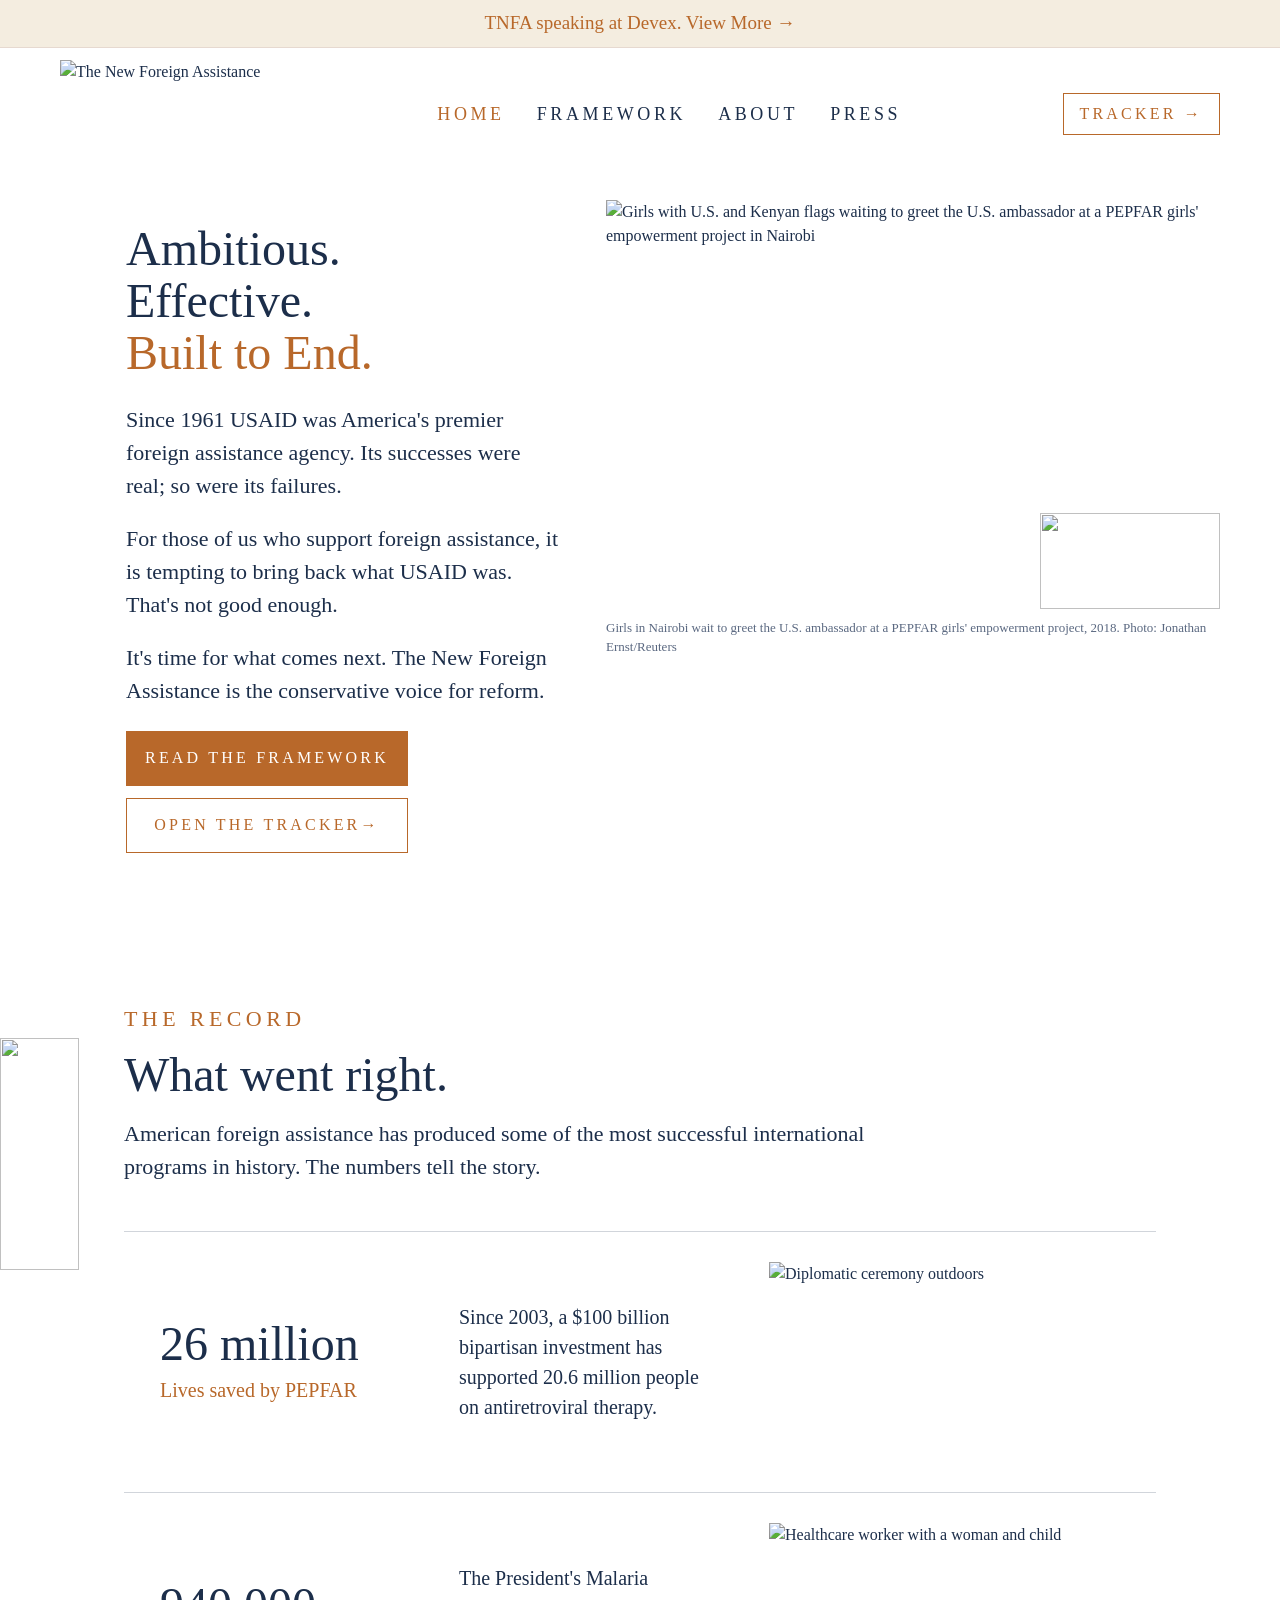
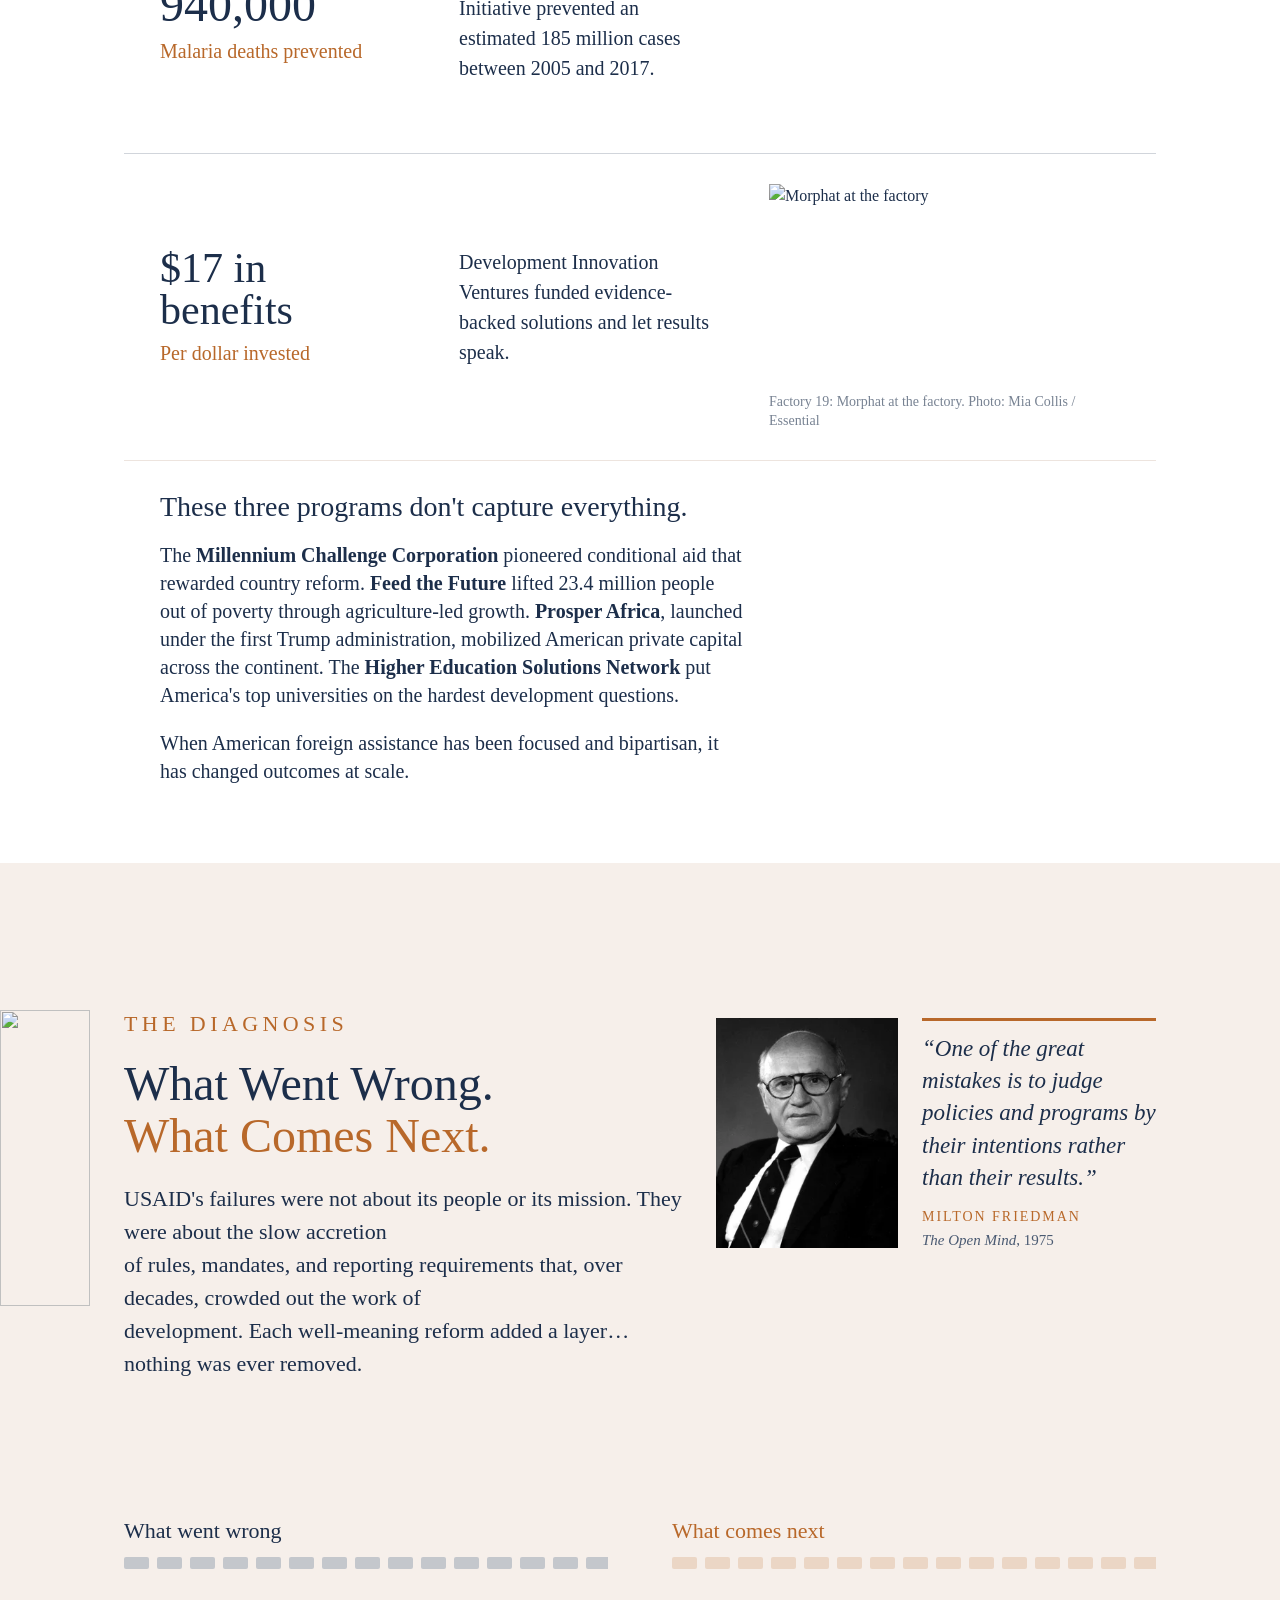
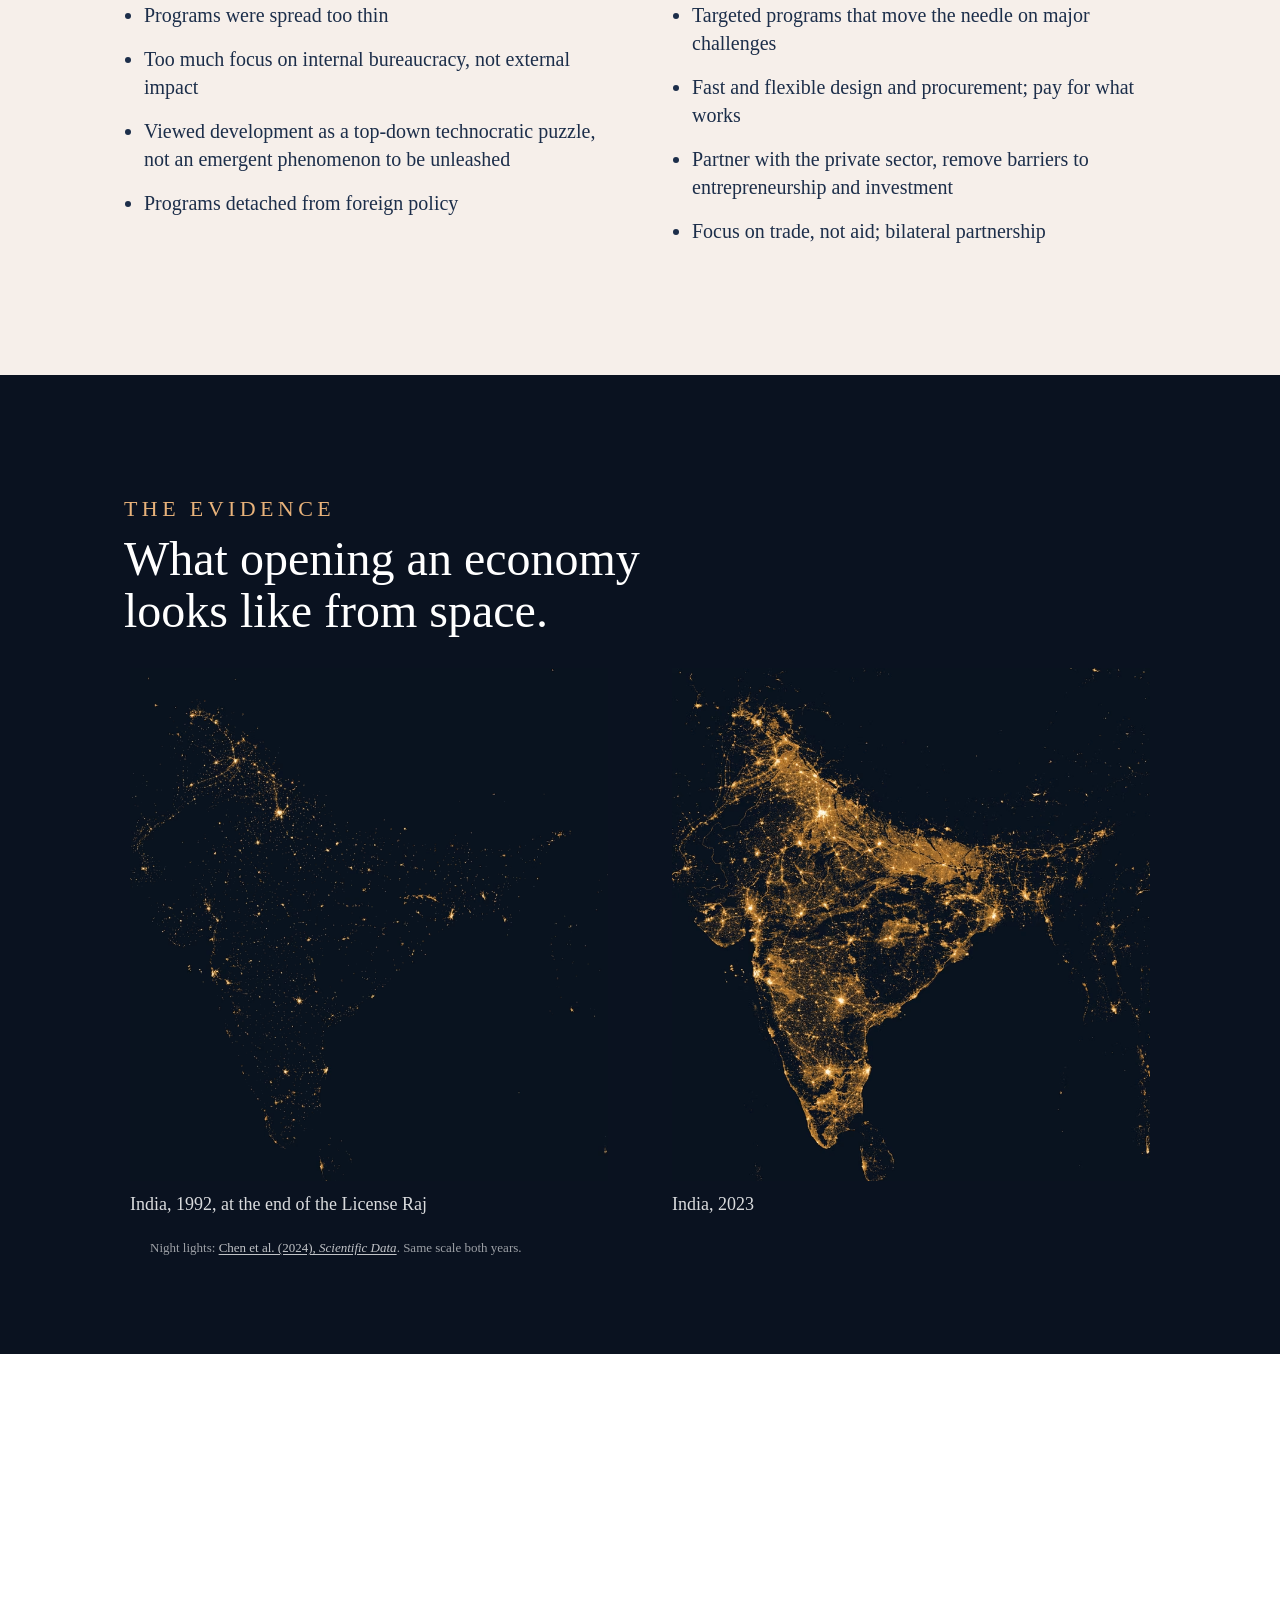
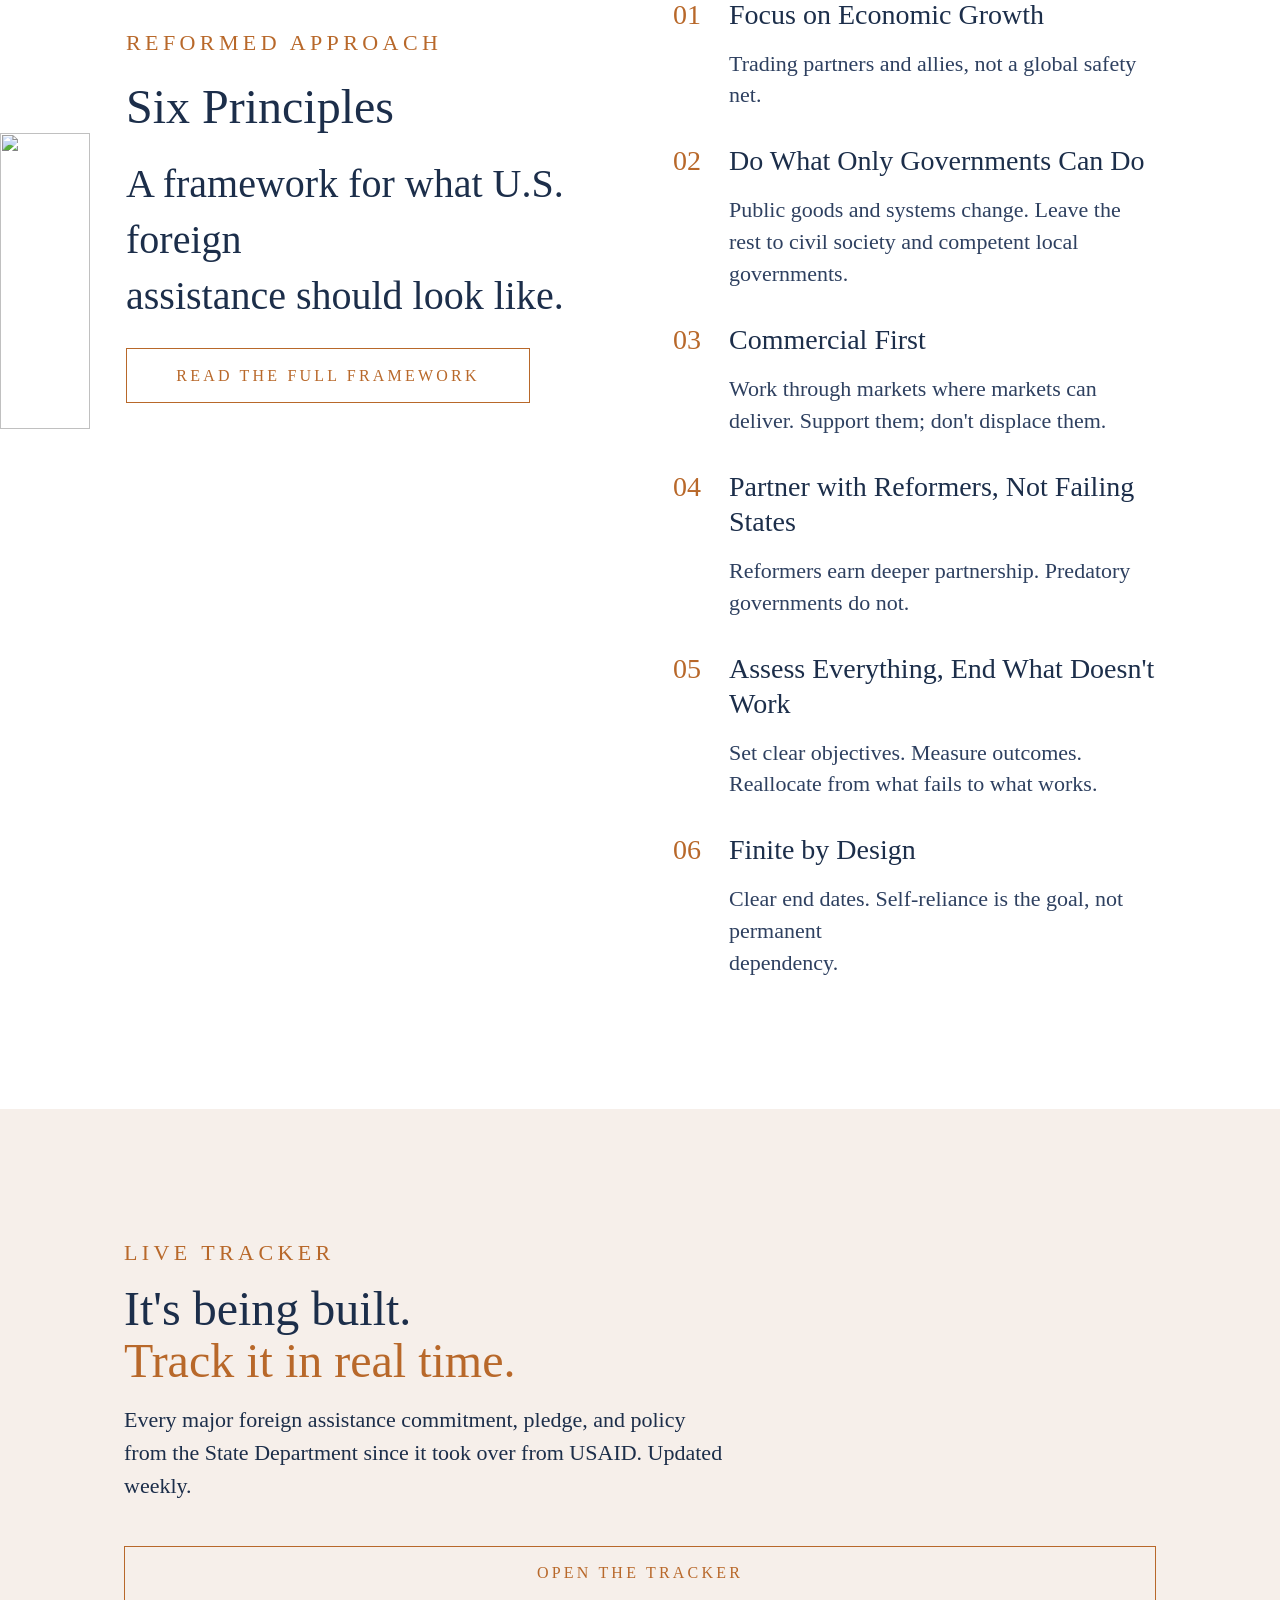
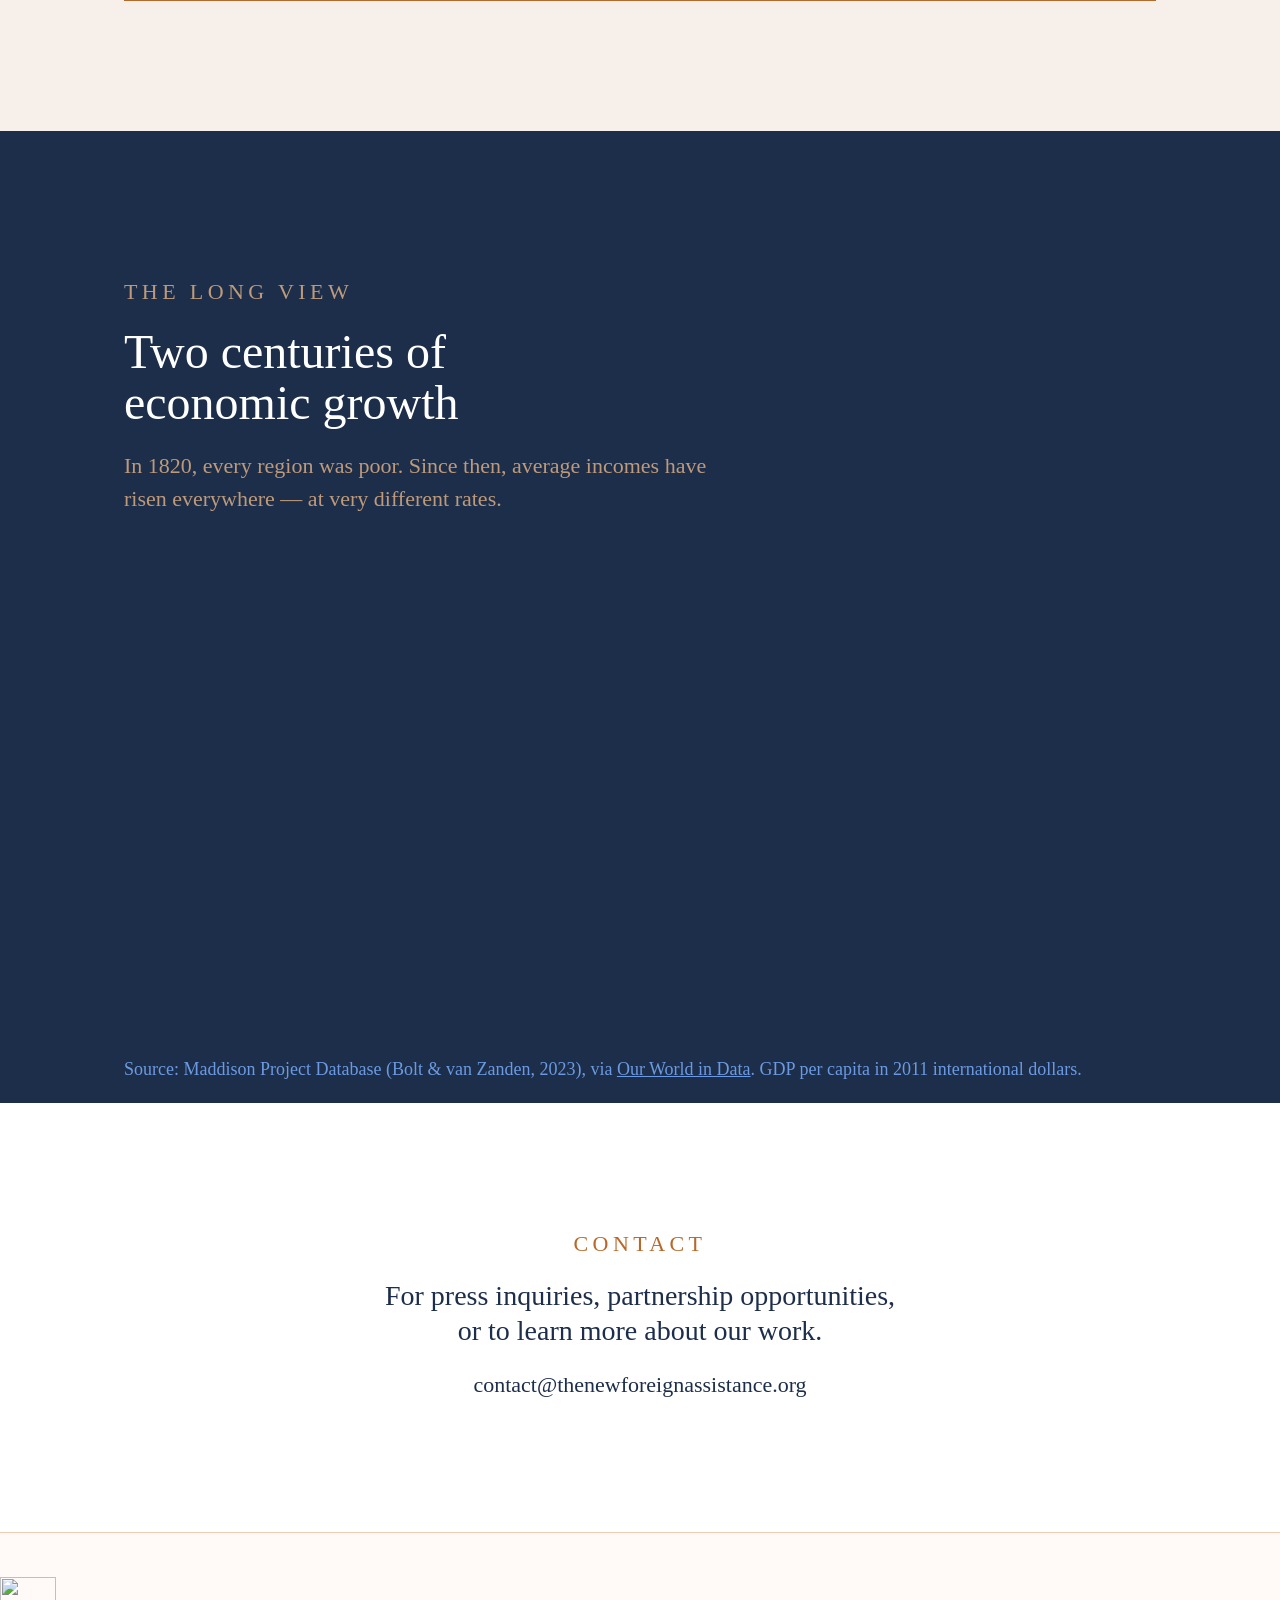
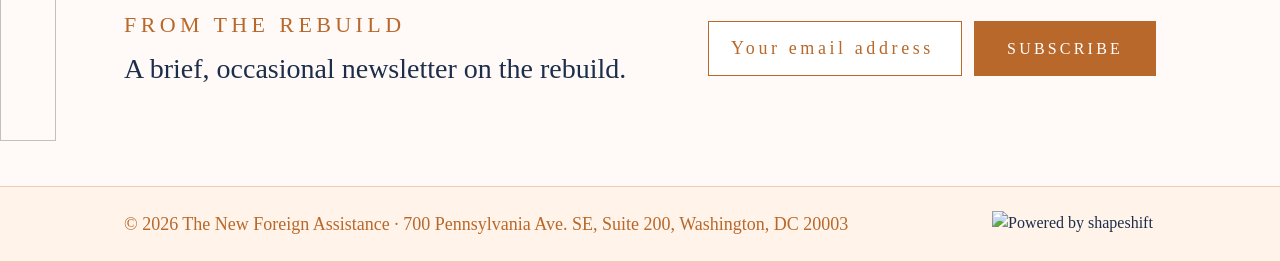
==== commit d27e61b5: "fix(hero): constrain PEPFAR caption to hero image width Inline caption styles lacked max-width and h" ====
--- a/index.html
+++ b/index.html
@@ -65,8 +65,8 @@
     @media (min-width: 1280px) { .hero-text-col { padding-top: max(0px, calc((100vw - 64px) / 6 - 159px)) !important; } .hero-photo-col { margin-top: calc(max(0px, calc((100vw - 64px) / 6 - 159px)) + 6px); } }
     .hero-school-img { display:block; height:260px; width:100%; max-width:100%; object-fit:cover; object-position:18% 22%; transform-origin:center; transform:scale(2.15) translate(18%,11%); }
     @media (min-width: 860px) { .hero-school-img { aspect-ratio:3/2; height:auto; max-height:683px; object-position:40% center; transform:none; } }
-    .hero-photo-caption { font-size: 13px; line-height: 1.45; color: #5a6880; margin: 8px 40px 0; }
-    @media (min-width: 860px) { .hero-photo-caption { margin: 10px 60px 0 0; } }
+    .hero-photo-caption { font-size: 13px; line-height: 1.45; color: #5a6880; margin: 8px 0 0; max-width: 100%; box-sizing: border-box; display: block; }
+    @media (min-width: 860px) { .hero-photo-caption { margin: 10px 0 0 0; } }
     /* Desktop: tighter gap between hero and The Record (photo unchanged) */
     @media (min-width: 860px) { #page-hero .hero-text-col { padding-bottom: 56px !important; } #the-record { padding-top: 96px !important; } }
     /* Desktop: hero buttons side by side where they fit */
--- a/css/styles.css
+++ b/css/styles.css
@@ -1,3 +1,3 @@
 @font-face{font-family:Newsreader;font-style:normal;font-weight:300 700;font-display:swap;src:url(../fonts/newsreader-normal-300700.woff2) format("woff2")}@font-face{font-family:Newsreader;font-style:italic;font-weight:400 600;font-display:swap;src:url(../fonts/newsreader-italic-400600.woff2) format("woff2")}@font-face{font-family:"Libertinus Serif Display";font-style:normal;font-weight:400;font-display:swap;src:url(../fonts/libertinus-serif-display-normal-400.woff2) format("woff2")}@font-face{font-family:Inter;font-style:normal;font-weight:300 700;font-display:swap;src:url(../fonts/inter-normal-300700.woff2) format("woff2")}@font-face{font-family:IBM Plex Mono;font-style:normal;font-weight:400;font-display:swap;src:url(../fonts/ibm-plex-mono-normal-400.woff2) format("woff2")}@font-face{font-family:IBM Plex Mono;font-style:normal;font-weight:500;font-display:swap;src:url(../fonts/ibm-plex-mono-normal-500.woff2) format("woff2")}*,:after,:before{--tw-border-spacing-x:0;--tw-border-spacing-y:0;--tw-translate-x:0;--tw-translate-y:0;--tw-rotate:0;--tw-skew-x:0;--tw-skew-y:0;--tw-scale-x:1;--tw-scale-y:1;--tw-pan-x: ;--tw-pan-y: ;--tw-pinch-zoom: ;--tw-scroll-snap-strictness:proximity;--tw-gradient-from-position: ;--tw-gradient-via-position: ;--tw-gradient-to-position: ;--tw-ordinal: ;--tw-slashed-zero: ;--tw-numeric-figure: ;--tw-numeric-spacing: ;--tw-numeric-fraction: ;--tw-ring-inset: ;--tw-ring-offset-width:0px;--tw-ring-offset-color:#fff;--tw-ring-color:rgba(59,130,246,.5);--tw-ring-offset-shadow:0 0 #0000;--tw-ring-shadow:0 0 #0000;--tw-shadow:0 0 #0000;--tw-shadow-colored:0 0 #0000;--tw-blur: ;--tw-brightness: ;--tw-contrast: ;--tw-grayscale: ;--tw-hue-rotate: ;--tw-invert: ;--tw-saturate: ;--tw-sepia: ;--tw-drop-shadow: ;--tw-backdrop-blur: ;--tw-backdrop-brightness: ;--tw-backdrop-contrast: ;--tw-backdrop-grayscale: ;--tw-backdrop-hue-rotate: ;--tw-backdrop-invert: ;--tw-backdrop-opacity: ;--tw-backdrop-saturate: ;--tw-backdrop-sepia: ;--tw-contain-size: ;--tw-contain-layout: ;--tw-contain-paint: ;--tw-contain-style: }::backdrop{--tw-border-spacing-x:0;--tw-border-spacing-y:0;--tw-translate-x:0;--tw-translate-y:0;--tw-rotate:0;--tw-skew-x:0;--tw-skew-y:0;--tw-scale-x:1;--tw-scale-y:1;--tw-pan-x: ;--tw-pan-y: ;--tw-pinch-zoom: ;--tw-scroll-snap-strictness:proximity;--tw-gradient-from-position: ;--tw-gradient-via-position: ;--tw-gradient-to-position: ;--tw-ordinal: ;--tw-slashed-zero: ;--tw-numeric-figure: ;--tw-numeric-spacing: ;--tw-numeric-fraction: ;--tw-ring-inset: ;--tw-ring-offset-width:0px;--tw-ring-offset-color:#fff;--tw-ring-color:rgba(59,130,246,.5);--tw-ring-offset-shadow:0 0 #0000;--tw-ring-shadow:0 0 #0000;--tw-shadow:0 0 #0000;--tw-shadow-colored:0 0 #0000;--tw-blur: ;--tw-brightness: ;--tw-contrast: ;--tw-grayscale: ;--tw-hue-rotate: ;--tw-invert: ;--tw-saturate: ;--tw-sepia: ;--tw-drop-shadow: ;--tw-backdrop-blur: ;--tw-backdrop-brightness: ;--tw-backdrop-contrast: ;--tw-backdrop-grayscale: ;--tw-backdrop-hue-rotate: ;--tw-backdrop-invert: ;--tw-backdrop-opacity: ;--tw-backdrop-saturate: ;--tw-backdrop-sepia: ;--tw-contain-size: ;--tw-contain-layout: ;--tw-contain-paint: ;--tw-contain-style: }
 
-/*! tailwindcss v3.4.19 | MIT License | https://tailwindcss.com*/*,:after,:before{box-sizing:border-box;border:0 solid #e5e7eb}:after,:before{--tw-content:""}:host,html{line-height:1.5;-webkit-text-size-adjust:100%;-moz-tab-size:4;-o-tab-size:4;tab-size:4;font-family:ui-sans-serif,system-ui,sans-serif,Apple Color Emoji,Segoe UI Emoji,Segoe UI Symbol,Noto Color Emoji;font-feature-settings:normal;font-variation-settings:normal;-webkit-tap-highlight-color:transparent}body{margin:0;line-height:inherit}hr{height:0;color:inherit;border-top-width:1px}abbr:where([title]){-webkit-text-decoration:underline dotted;text-decoration:underline dotted}h1,h2,h3,h4,h5,h6{font-size:inherit;font-weight:inherit}a{color:inherit;text-decoration:inherit}b,strong{font-weight:bolder}code,kbd,pre,samp{font-family:ui-monospace,SFMono-Regular,Menlo,Monaco,Consolas,Liberation Mono,Courier New,monospace;font-feature-settings:normal;font-variation-settings:normal;font-size:1em}small{font-size:80%}sub,sup{font-size:75%;line-height:0;position:relative;vertical-align:baseline}sub{bottom:-.25em}sup{top:-.5em}table{text-indent:0;border-color:inherit;border-collapse:collapse}button,input,optgroup,select,textarea{font-family:inherit;font-feature-settings:inherit;font-variation-settings:inherit;font-size:100%;font-weight:inherit;line-height:inherit;letter-spacing:inherit;color:inherit;margin:0;padding:0}button,select{text-transform:none}button,input:where([type=button]),input:where([type=reset]),input:where([type=submit]){-webkit-appearance:button;background-color:transparent;background-image:none}:-moz-focusring{outline:auto}:-moz-ui-invalid{box-shadow:none}progress{vertical-align:baseline}::-webkit-inner-spin-button,::-webkit-outer-spin-button{height:auto}[type=search]{-webkit-appearance:textfield;outline-offset:-2px}::-webkit-search-decoration{-webkit-appearance:none}::-webkit-file-upload-button{-webkit-appearance:button;font:inherit}summary{display:list-item}blockquote,dd,dl,figure,h1,h2,h3,h4,h5,h6,hr,p,pre{margin:0}fieldset{margin:0}fieldset,legend{padding:0}menu,ol,ul{list-style:none;margin:0;padding:0}dialog{padding:0}textarea{resize:vertical}input::-moz-placeholder,textarea::-moz-placeholder{opacity:1;color:#9ca3af}input::placeholder,textarea::placeholder{opacity:1;color:#9ca3af}[role=button],button{cursor:pointer}:disabled{cursor:default}audio,canvas,embed,iframe,img,object,svg,video{display:block;vertical-align:middle}img,video{max-width:100%;height:auto}[hidden]:where(:not([hidden=until-found])){display:none}html{scroll-behavior:smooth}body{--tw-bg-opacity:1;background-color:rgb(255 255 255/var(--tw-bg-opacity,1));--tw-text-opacity:1;color:rgb(28 46 74/var(--tw-text-opacity,1));-moz-osx-font-smoothing:grayscale;-webkit-font-smoothing:antialiased}[id]{scroll-margin-top:5.5rem}@media (min-width:860px){[id]{scroll-margin-top:9.5rem}}::-moz-selection{--tw-bg-opacity:1;background-color:rgb(184 104 42/var(--tw-bg-opacity,1));--tw-text-opacity:1;color:rgb(255 255 255/var(--tw-text-opacity,1))}::selection{--tw-bg-opacity:1;background-color:rgb(184 104 42/var(--tw-bg-opacity,1));--tw-text-opacity:1;color:rgb(255 255 255/var(--tw-text-opacity,1))}.container{width:100%}@media (min-width:391px){.container{max-width:391px}}@media (min-width:640px){.container{max-width:640px}}@media (min-width:768px){.container{max-width:768px}}@media (min-width:860px){.container{max-width:860px}}@media (min-width:1024px){.container{max-width:1024px}}@media (min-width:1280px){.container{max-width:1280px}}@media (min-width:1440px){.container{max-width:1440px}}@media (min-width:1536px){.container{max-width:1536px}}.display-heading{font-family:Newsreader,Georgia,serif;font-weight:500;font-size:42px;line-height:1.1}@media (min-width:860px){.display-heading{font-size:48px;line-height:1.08}}.unga-banner{display:block;background:#f4ede0;color:#1c2e4a;border-bottom:1px solid #e6d9d0;text-decoration:none}.unga-banner:hover{background:#efe4d2}.unga-banner:focus-visible{outline:2px solid #b8682a;outline-offset:-2px}.unga-banner__inner{margin-left:auto;margin-right:auto;display:flex;max-width:1728px;align-items:center;padding:.5rem 1.25rem}@media (min-width:860px){.unga-banner__inner{padding:.625rem 60px}}.unga-banner__title{margin:0;font-family:"Libertinus Serif Display",Newsreader,Georgia,serif;font-size:.875rem;line-height:1.25rem;line-height:1.375;letter-spacing:0;--tw-text-opacity:1;color:rgb(184 104 42/var(--tw-text-opacity,1))}.unga-banner:hover .unga-banner__title{text-decoration:underline;text-underline-offset:.18em}.hero-school-img{height:260px;width:100%;max-width:100%;-o-object-fit:cover;object-fit:cover;-o-object-position:18% 22%;object-position:18% 22%;transform-origin:center;transform:scale(2.15) translate(18%,11%)}.hero-photo-caption{max-width:100%}@media (min-width:860px){.hero-grid{grid-template-columns:minmax(0,1fr) minmax(0,44vw);align-items:start;padding-right:32px}.hero-media-track{min-width:0;max-width:44vw}.hero-media{width:44vw}.hero-school-img{aspect-ratio:3/2;height:auto;max-height:683px;-o-object-position:40% center;object-position:40% center;transform:none}}@media (min-width:1024px){.hero-grid{grid-template-columns:minmax(0,1fr) minmax(0,46vw)}.hero-media-track{max-width:46vw}.hero-media{width:46vw}}@media (min-width:1280px){.hero-grid{grid-template-columns:minmax(0,1fr) minmax(0,614px);padding-right:60px}.hero-media-track{max-width:614px}.hero-media{width:614px}}.btn-filled{display:inline-flex;height:55px;align-items:center;justify-content:center;text-wrap:nowrap;border-width:1px;--tw-border-opacity:1;border-color:rgb(184 104 42/var(--tw-border-opacity,1));--tw-bg-opacity:1;background-color:rgb(184 104 42/var(--tw-bg-opacity,1));padding-left:2rem;padding-right:2rem;font-family:"Libertinus Serif Display",Newsreader,Georgia,serif;font-size:1rem;line-height:1.5rem;text-transform:uppercase;letter-spacing:.2em;--tw-text-opacity:1;color:rgb(255 255 255/var(--tw-text-opacity,1));transition-property:opacity;transition-timing-function:cubic-bezier(.4,0,.2,1);transition-duration:.15s}.btn-filled:hover{opacity:.9}@media (min-width:860px){.btn-filled{max-width:282px}}.btn-outline{display:inline-flex;height:55px;align-items:center;justify-content:center;text-wrap:nowrap;border-width:1px;--tw-border-opacity:1;border-color:rgb(184 104 42/var(--tw-border-opacity,1));--tw-bg-opacity:1;background-color:rgb(255 255 255/var(--tw-bg-opacity,1));padding-left:2rem;padding-right:2rem;font-family:"Libertinus Serif Display",Newsreader,Georgia,serif;font-size:1rem;line-height:1.5rem;text-transform:uppercase;letter-spacing:.2em;--tw-text-opacity:1;color:rgb(184 104 42/var(--tw-text-opacity,1));transition-property:color,background-color,border-color,text-decoration-color,fill,stroke;transition-timing-function:cubic-bezier(.4,0,.2,1);transition-duration:.15s}.btn-outline:hover{--tw-bg-opacity:1;background-color:rgb(184 104 42/var(--tw-bg-opacity,1));--tw-text-opacity:1;color:rgb(255 255 255/var(--tw-text-opacity,1))}@media (min-width:860px){.btn-outline{max-width:282px}}.newsletter-input{box-sizing:border-box;height:55px;min-height:55px;width:100%;flex:1 1 0%;border-width:1px;border-style:solid;--tw-border-opacity:1;border-color:rgb(184 104 42/var(--tw-border-opacity,1));--tw-bg-opacity:1;background-color:rgb(255 255 255/var(--tw-bg-opacity,1));padding-left:22px;padding-right:22px;font-family:"Libertinus Serif Display",Newsreader,Georgia,serif;font-size:1.125rem;line-height:1.75rem;line-height:33px;letter-spacing:0;--tw-text-opacity:1;color:rgb(28 46 74/var(--tw-text-opacity,1))}.newsletter-input::-moz-placeholder{letter-spacing:.2em;--tw-text-opacity:1;color:rgb(184 104 42/var(--tw-text-opacity,1));opacity:1}.newsletter-input::placeholder{letter-spacing:.2em;--tw-text-opacity:1;color:rgb(184 104 42/var(--tw-text-opacity,1));opacity:1}.newsletter-input:focus{outline:2px solid transparent;outline-offset:2px;--tw-ring-offset-shadow:var(--tw-ring-inset) 0 0 0 var(--tw-ring-offset-width) var(--tw-ring-offset-color);--tw-ring-shadow:var(--tw-ring-inset) 0 0 0 calc(1px + var(--tw-ring-offset-width)) var(--tw-ring-color);box-shadow:var(--tw-ring-offset-shadow),var(--tw-ring-shadow),var(--tw-shadow,0 0 #0000);--tw-ring-opacity:1;--tw-ring-color:rgb(184 104 42/var(--tw-ring-opacity,1))}.eyebrow{max-width:282px;text-wrap:nowrap;font-family:"Libertinus Serif Display",Newsreader,Georgia,serif;font-size:1.25rem;line-height:1.75rem;text-transform:uppercase;letter-spacing:.2em;--tw-text-opacity:1;color:rgb(184 104 42/var(--tw-text-opacity,1))}@media (min-width:860px){.eyebrow{font-size:22px}}.link-draw{position:relative;display:inline-block;text-decoration-line:none}.link-draw:after{content:"";position:absolute;right:0;bottom:.12em;left:0;height:.06em;min-height:1.5px;background:currentColor;transform:scaleX(0);transform-origin:left center;transition:transform .7s cubic-bezier(.22,1,.36,1)}.link-draw:focus-visible:after,.link-draw:hover:after{transform:scaleX(1)}.mobile-menu{visibility:hidden;opacity:0;pointer-events:none;transition:opacity .4s cubic-bezier(.22,1,.36,1),visibility .4s}.mobile-menu.is-open{visibility:visible;opacity:1;pointer-events:auto}.mobile-menu__nav{opacity:0;transform:translateY(-16px);transition:opacity .45s cubic-bezier(.22,1,.36,1) .06s,transform .45s cubic-bezier(.22,1,.36,1) .06s}.mobile-menu.is-open .mobile-menu__nav{opacity:1;transform:translateY(0)}.fw-pullquote{font-size:1.125rem;line-height:1.75rem;position:relative;padding-left:0}.fw-pullquote:before{content:"";position:absolute;left:-23px;top:0;bottom:0;width:89px;background-color:#ebd6c5;z-index:0}.fw-pullquote>*{position:relative;z-index:1}.site-header{background-color:#fff}@media (min-width:860px){.site-header{transition:opacity .25s ease,transform .25s ease;will-change:opacity,transform}.site-header.is-scroll-hidden{opacity:0;pointer-events:none;transform:translateY(-100%)}}@media (prefers-reduced-motion:reduce){.site-header{transition:none}}.fw-subsection{display:flex;flex-direction:column;gap:1rem}.fw-subsection-letter{color:rgb(127 80 61/var(--tw-text-opacity,1))}.fw-subsection-letter,.fw-subsection-title{font-family:Newsreader,Georgia,serif;font-size:1.25rem;line-height:1.75rem;font-weight:600;line-height:30px;--tw-text-opacity:1}.fw-subsection-title{color:rgb(28 46 74/var(--tw-text-opacity,1))}.fw-subsection-heading{display:flex;flex-wrap:wrap;align-items:baseline;-moz-column-gap:.5rem;column-gap:.5rem}.fw-subsection-body{display:flex;flex-direction:column;gap:1rem}.pointer-events-none{pointer-events:none}.pointer-events-auto{pointer-events:auto}.visible{visibility:visible}.collapse{visibility:collapse}.fixed{position:fixed}.absolute{position:absolute}.relative{position:relative}.sticky{position:sticky}.inset-0{inset:0}.inset-x-0{left:0;right:0}.bottom-0{bottom:0}.bottom-1{bottom:.25rem}.left-0{left:0}.left-\[-5px\]{left:-5px}.right-0{right:0}.right-\[15px\]{right:15px}.top-0{top:0}.top-1{top:.25rem}.top-4{top:1rem}.top-\[129px\]{top:129px}.top-\[147px\]{top:147px}.isolate{isolation:isolate}.z-0{z-index:0}.z-10{z-index:10}.z-50{z-index:50}.z-\[1\]{z-index:1}.z-\[60\]{z-index:60}.z-\[6\]{z-index:6}.order-1{order:1}.order-2{order:2}.mx-auto{margin-left:auto;margin-right:auto}.mt-2{margin-top:.5rem}.mt-3{margin-top:.75rem}.mt-4{margin-top:1rem}.mt-\[34px\]{margin-top:34px}.block{display:block}.inline{display:inline}.flex{display:flex}.inline-flex{display:inline-flex}.flow-root{display:flow-root}.grid{display:grid}.contents{display:contents}.hidden{display:none}.aspect-\[379\/397\]{aspect-ratio:379/397}.h-0\.5{height:.125rem}.h-10{height:2.5rem}.h-6{height:1.5rem}.h-\[171px\]{height:171px}.h-\[26px\]{height:26px}.h-\[314px\]{height:314px}.h-\[320px\]{height:320px}.h-\[40\.03\%\]{height:40.03%}.h-\[55px\]{height:55px}.h-\[60px\]{height:60px}.h-auto{height:auto}.h-full{height:100%}.min-h-\[520px\]{min-height:520px}.w-1{width:.25rem}.w-10{width:2.5rem}.w-5{width:1.25rem}.w-6{width:1.5rem}.w-\[119px\]{width:119px}.w-\[164px\]{width:164px}.w-\[168px\]{width:168px}.w-full{width:100%}.min-w-0{min-width:0}.max-w-3xl{max-width:48rem}.max-w-\[368px\]{max-width:368px}.max-w-\[608px\]{max-width:608px}.max-w-full{max-width:100%}.max-w-md{max-width:28rem}.max-w-none{max-width:none}.max-w-page{max-width:1728px}.flex-shrink,.shrink{flex-shrink:1}.shrink-0{flex-shrink:0}.transform{transform:translate(var(--tw-translate-x),var(--tw-translate-y)) rotate(var(--tw-rotate)) skewX(var(--tw-skew-x)) skewY(var(--tw-skew-y)) scaleX(var(--tw-scale-x)) scaleY(var(--tw-scale-y))}.resize{resize:both}.list-disc{list-style-type:disc}.grid-cols-\[auto_minmax\(0\2c 1fr\)\]{grid-template-columns:auto minmax(0,1fr)}.flex-col{flex-direction:column}.flex-wrap{flex-wrap:wrap}.items-start{align-items:flex-start}.items-center{align-items:center}.items-stretch{align-items:stretch}.justify-center{justify-content:center}.justify-between{justify-content:space-between}.gap-0{gap:0}.gap-10{gap:2.5rem}.gap-11{gap:2.75rem}.gap-12{gap:3rem}.gap-2{gap:.5rem}.gap-2\.5{gap:.625rem}.gap-3{gap:.75rem}.gap-4{gap:1rem}.gap-5{gap:1.25rem}.gap-6{gap:1.5rem}.gap-8{gap:2rem}.gap-\[35px\]{gap:35px}.gap-\[60px\]{gap:60px}.gap-x-4{-moz-column-gap:1rem;column-gap:1rem}.gap-y-2{row-gap:.5rem}.space-y-3>:not([hidden])~:not([hidden]){--tw-space-y-reverse:0;margin-top:calc(.75rem*(1 - var(--tw-space-y-reverse)));margin-bottom:calc(.75rem*var(--tw-space-y-reverse))}.space-y-4>:not([hidden])~:not([hidden]){--tw-space-y-reverse:0;margin-top:calc(1rem*(1 - var(--tw-space-y-reverse)));margin-bottom:calc(1rem*var(--tw-space-y-reverse))}.self-start{align-self:flex-start}.self-center{align-self:center}.overflow-hidden{overflow:hidden}.overflow-visible{overflow:visible}.overflow-x-auto{overflow-x:auto}.overflow-x-clip{overflow-x:clip}.text-wrap{text-wrap:wrap}.rounded-full{border-radius:9999px}.border{border-width:1px}.border-b{border-bottom-width:1px}.border-t{border-top-width:1px}.border-amber{--tw-border-opacity:1;border-color:rgb(184 104 42/var(--tw-border-opacity,1))}.border-footer-border{--tw-border-opacity:1;border-color:rgb(238 205 178/var(--tw-border-opacity,1))}.border-ink\/20{border-color:rgba(28,46,74,.2)}.border-toc-border{--tw-border-opacity:1;border-color:rgb(235 214 197/var(--tw-border-opacity,1))}.border-toc-rail\/70{border-color:hsla(25,31%,86%,.7)}.bg-\[\#5ecfc9\]{--tw-bg-opacity:1;background-color:rgb(94 207 201/var(--tw-bg-opacity,1))}.bg-\[\#7eb8e8\]{--tw-bg-opacity:1;background-color:rgb(126 184 232/var(--tw-bg-opacity,1))}.bg-\[\#7ec86a\]{--tw-bg-opacity:1;background-color:rgb(126 200 106/var(--tw-bg-opacity,1))}.bg-\[\#9b7fd4\]{--tw-bg-opacity:1;background-color:rgb(155 127 212/var(--tw-bg-opacity,1))}.bg-\[\#c5d63a\]{--tw-bg-opacity:1;background-color:rgb(197 214 58/var(--tw-bg-opacity,1))}.bg-\[\#e07a4a\]{--tw-bg-opacity:1;background-color:rgb(224 122 74/var(--tw-bg-opacity,1))}.bg-cream{--tw-bg-opacity:1;background-color:rgb(247 243 237/var(--tw-bg-opacity,1))}.bg-cream-warm{--tw-bg-opacity:1;background-color:rgb(246 239 234/var(--tw-bg-opacity,1))}.bg-footer-bg{--tw-bg-opacity:1;background-color:rgb(255 250 247/var(--tw-bg-opacity,1))}.bg-footer-strip{--tw-bg-opacity:1;background-color:rgb(255 243 234/var(--tw-bg-opacity,1))}.bg-ink{--tw-bg-opacity:1;background-color:rgb(28 46 74/var(--tw-bg-opacity,1))}.bg-toc-rail{--tw-bg-opacity:1;background-color:rgb(230 217 208/var(--tw-bg-opacity,1))}.bg-white{--tw-bg-opacity:1;background-color:rgb(255 255 255/var(--tw-bg-opacity,1))}.bg-gradient-to-b{background-image:linear-gradient(to bottom,var(--tw-gradient-stops))}.from-white{--tw-gradient-from:#fff var(--tw-gradient-from-position);--tw-gradient-to:hsla(0,0%,100%,0) var(--tw-gradient-to-position);--tw-gradient-stops:var(--tw-gradient-from),var(--tw-gradient-to)}.to-transparent{--tw-gradient-to:transparent var(--tw-gradient-to-position)}.object-contain{-o-object-fit:contain;object-fit:contain}.object-cover{-o-object-fit:cover;object-fit:cover}.object-top{-o-object-position:top;object-position:top}.px-10{padding-left:2.5rem;padding-right:2.5rem}.px-4{padding-left:1rem;padding-right:1rem}.px-5{padding-left:1.25rem;padding-right:1.25rem}.py-2{padding-top:.5rem;padding-bottom:.5rem}.py-6{padding-top:1.5rem;padding-bottom:1.5rem}.py-8{padding-top:2rem;padding-bottom:2rem}.py-\[108px\]{padding-top:108px;padding-bottom:108px}.py-\[78px\]{padding-top:78px;padding-bottom:78px}.py-\[86px\]{padding-top:86px;padding-bottom:86px}.pb-0{padding-bottom:0}.pb-10{padding-bottom:2.5rem}.pb-12{padding-bottom:3rem}.pb-16{padding-bottom:4rem}.pb-6{padding-bottom:1.5rem}.pb-\[106px\]{padding-bottom:106px}.pb-\[108px\]{padding-bottom:108px}.pb-\[44px\]{padding-bottom:44px}.pb-\[89px\]{padding-bottom:89px}.pb-\[90px\]{padding-bottom:90px}.pl-5{padding-left:1.25rem}.pt-10{padding-top:2.5rem}.pt-4{padding-top:1rem}.pt-5{padding-top:1.25rem}.pt-8{padding-top:2rem}.pt-\[102px\]{padding-top:102px}.pt-\[114px\]{padding-top:114px}.pt-\[117px\]{padding-top:117px}.pt-\[133px\]{padding-top:133px}.pt-\[153px\]{padding-top:153px}.pt-\[250px\]{padding-top:250px}.pt-\[35px\]{padding-top:35px}.text-left{text-align:left}.text-center{text-align:center}.font-libertinus{font-family:"Libertinus Serif Display",Newsreader,Georgia,serif}.font-newsreader{font-family:Newsreader,Georgia,serif}.text-\[14px\]{font-size:14px}.text-\[16px\]{font-size:16px}.text-\[22px\]{font-size:22px}.text-\[28px\]{font-size:28px}.text-\[36px\]{font-size:36px}.text-\[40px\]{font-size:40px}.text-base{font-size:1rem;line-height:1.5rem}.text-lg{font-size:1.125rem;line-height:1.75rem}.text-sm{font-size:.875rem;line-height:1.25rem}.text-xl{font-size:1.25rem;line-height:1.75rem}.font-\[22px\]{font-weight:22px}.font-light{font-weight:300}.font-medium{font-weight:500}.font-normal{font-weight:400}.font-semibold{font-weight:600}.uppercase{text-transform:uppercase}.italic{font-style:italic}.not-italic{font-style:normal}.leading-7{line-height:1.75rem}.leading-\[1\.35\]{line-height:1.35}.leading-\[1\.45\]{line-height:1.45}.leading-\[1\.55\]{line-height:1.55}.leading-\[1\.5\]{line-height:1.5}.leading-\[1\.6\]{line-height:1.6}.leading-\[25px\]{line-height:25px}.leading-\[30px\]{line-height:30px}.leading-\[61px\]{line-height:61px}.leading-none{line-height:1}.leading-snug{line-height:1.375}.leading-tight{line-height:1.25}.tracking-\[3\.2px\]{letter-spacing:3.2px}.tracking-\[3\.6px\]{letter-spacing:3.6px}.tracking-eyebrow,.tracking-nav{letter-spacing:.2em}.tracking-normal{letter-spacing:0}.text-amber{--tw-text-opacity:1;color:rgb(184 104 42/var(--tw-text-opacity,1))}.text-chart-legend{--tw-text-opacity:1;color:rgb(107 154 227/var(--tw-text-opacity,1))}.text-ink{--tw-text-opacity:1;color:rgb(28 46 74/var(--tw-text-opacity,1))}.text-ink-light{--tw-text-opacity:1;color:rgb(46 64 96/var(--tw-text-opacity,1))}.text-ink\/60{color:rgba(28,46,74,.6)}.text-toc-muted{--tw-text-opacity:1;color:rgb(190 154 122/var(--tw-text-opacity,1))}.text-white{--tw-text-opacity:1;color:rgb(255 255 255/var(--tw-text-opacity,1))}.underline{text-decoration-line:underline}.antialiased{-webkit-font-smoothing:antialiased;-moz-osx-font-smoothing:grayscale}.outline{outline-style:solid}.blur{--tw-blur:blur(8px)}.blur,.grayscale{filter:var(--tw-blur) var(--tw-brightness) var(--tw-contrast) var(--tw-grayscale) var(--tw-hue-rotate) var(--tw-invert) var(--tw-saturate) var(--tw-sepia) var(--tw-drop-shadow)}.grayscale{--tw-grayscale:grayscale(100%)}.filter{filter:var(--tw-blur) var(--tw-brightness) var(--tw-contrast) var(--tw-grayscale) var(--tw-hue-rotate) var(--tw-invert) var(--tw-saturate) var(--tw-sepia) var(--tw-drop-shadow)}.backdrop-filter{-webkit-backdrop-filter:var(--tw-backdrop-blur) var(--tw-backdrop-brightness) var(--tw-backdrop-contrast) var(--tw-backdrop-grayscale) var(--tw-backdrop-hue-rotate) var(--tw-backdrop-invert) var(--tw-backdrop-opacity) var(--tw-backdrop-saturate) var(--tw-backdrop-sepia);backdrop-filter:var(--tw-backdrop-blur) var(--tw-backdrop-brightness) var(--tw-backdrop-contrast) var(--tw-backdrop-grayscale) var(--tw-backdrop-hue-rotate) var(--tw-backdrop-invert) var(--tw-backdrop-opacity) var(--tw-backdrop-saturate) var(--tw-backdrop-sepia)}.transition{transition-property:color,background-color,border-color,text-decoration-color,fill,stroke,opacity,box-shadow,transform,filter,-webkit-backdrop-filter;transition-property:color,background-color,border-color,text-decoration-color,fill,stroke,opacity,box-shadow,transform,filter,backdrop-filter;transition-property:color,background-color,border-color,text-decoration-color,fill,stroke,opacity,box-shadow,transform,filter,backdrop-filter,-webkit-backdrop-filter;transition-timing-function:cubic-bezier(.4,0,.2,1);transition-duration:.15s}.transition-all{transition-property:all;transition-timing-function:cubic-bezier(.4,0,.2,1);transition-duration:.15s}.transition-colors{transition-property:color,background-color,border-color,text-decoration-color,fill,stroke;transition-timing-function:cubic-bezier(.4,0,.2,1);transition-duration:.15s}.duration-200{transition-duration:.2s}html.js .fade-up{opacity:0;transform:translateY(10px);transition:opacity .55s ease,transform .55s ease}html.js .fade-up.visible{opacity:1;transform:translateY(0)}.newsletter-thanks.show{display:block}.tick-pattern{display:block;height:12px;width:100%;max-width:100%;min-width:0;overflow:hidden;background-image:url("data:image/svg+xml;charset=utf-8,%3Csvg xmlns='http://www.w3.org/2000/svg' width='33' height='12'%3E%3Crect width='25' height='12' fill='%23C4C7CC' rx='2'/%3E%3C/svg%3E");background-repeat:repeat-x;background-position:0;background-size:24px 12px;@media (min-width:860px){background-size:33px 12px}}.tick-pattern-next{background-image:url("data:image/svg+xml;charset=utf-8,%3Csvg xmlns='http://www.w3.org/2000/svg' width='32' height='12' fill='none'%3E%3Cpath fill='%23EBD6C5' d='M0 0h23v.5C23 6.851 17.851 12 11.5 12S0 6.851 0 .5z'/%3E%3C/svg%3E");background-size:24px 12px;@media (min-width:860px){background-size:32px 12px}}@media (prefers-reduced-motion:reduce){html{scroll-behavior:auto}html.js .fade-up{opacity:1!important;transform:none!important}.link-draw:after{transition:none}.mobile-menu,.mobile-menu__nav{transition:none!important}.site-header{transition:none}}.unga-banner__inner{justify-content:center;text-align:center}.unga-banner__title{font-size:1.0625rem;line-height:1.4}@media (min-width:860px){.unga-banner__title{font-size:1.1875rem}}.hover\:bg-amber:hover{--tw-bg-opacity:1;background-color:rgb(184 104 42/var(--tw-bg-opacity,1))}.hover\:text-amber:hover{--tw-text-opacity:1;color:rgb(184 104 42/var(--tw-text-opacity,1))}.hover\:text-white:hover{--tw-text-opacity:1;color:rgb(255 255 255/var(--tw-text-opacity,1))}@media (min-width:860px){.tablet\:sticky{position:sticky}.tablet\:left-\[7\.29\%\]{left:7.29%}.tablet\:top-\[12\.5rem\]{top:12.5rem}.tablet\:top-\[200px\]{top:200px}.tablet\:top-\[23\.78\%\]{top:23.78%}.tablet\:order-1{order:1}.tablet\:order-2{order:2}.tablet\:col-span-2{grid-column:span 2/span 2}.tablet\:col-span-3{grid-column:span 3/span 3}.tablet\:col-span-4{grid-column:span 4/span 4}.tablet\:col-span-8{grid-column:span 8/span 8}.tablet\:mb-\[108px\]{margin-bottom:108px}.tablet\:mt-0{margin-top:0}.tablet\:mt-\[200px\]{margin-top:200px}.tablet\:block{display:block}.tablet\:inline{display:inline}.tablet\:flex{display:flex}.tablet\:inline-flex{display:inline-flex}.tablet\:grid{display:grid}.tablet\:hidden{display:none}.tablet\:aspect-\[66\/89\]{aspect-ratio:66/89}.tablet\:h-\[108px\]{height:108px}.tablet\:h-\[200px\]{height:200px}.tablet\:h-\[460px\]{height:460px}.tablet\:h-\[677px\]{height:677px}.tablet\:h-\[80px\]{height:80px}.tablet\:h-\[948px\]{height:948px}.tablet\:max-h-\[calc\(100dvh-8\.25rem\)\]{max-height:calc(100dvh - 8.25rem)}.tablet\:min-h-\[132px\]{min-height:132px}.tablet\:min-h-\[480px\]{min-height:480px}.tablet\:w-\[160px\]{width:160px}.tablet\:w-\[216px\]{width:216px}.tablet\:w-\[404px\]{width:404px}.tablet\:w-\[min\(50\.58\%\2c 874px\)\]{width:min(50.58%,874px)}.tablet\:w-auto{width:auto}.tablet\:min-w-\[290px\]{min-width:290px}.tablet\:min-w-\[640px\]{min-width:640px}.tablet\:max-w-4xl{max-width:56rem}.tablet\:max-w-\[412px\]{max-width:412px}.tablet\:max-w-none{max-width:none}.tablet\:grid-cols-12{grid-template-columns:repeat(12,minmax(0,1fr))}.tablet\:grid-cols-2{grid-template-columns:repeat(2,minmax(0,1fr))}.tablet\:grid-cols-\[minmax\(0\2c 1fr\)_minmax\(0\2c 1fr\)_minmax\(0\2c 412px\)\]{grid-template-columns:minmax(0,1fr) minmax(0,1fr) minmax(0,412px)}.tablet\:grid-cols-subgrid{grid-template-columns:subgrid}.tablet\:flex-row{flex-direction:row}.tablet\:flex-col{flex-direction:column}.tablet\:flex-wrap{flex-wrap:wrap}.tablet\:items-start{align-items:flex-start}.tablet\:items-center{align-items:center}.tablet\:justify-between{justify-content:space-between}.tablet\:gap-10{gap:2.5rem}.tablet\:gap-12{gap:3rem}.tablet\:gap-16{gap:4rem}.tablet\:gap-28{gap:7rem}.tablet\:gap-5{gap:1.25rem}.tablet\:gap-8{gap:2rem}.tablet\:gap-\[110px\]{gap:110px}.tablet\:gap-\[134px\]{gap:134px}.tablet\:gap-x-14{-moz-column-gap:3.5rem;column-gap:3.5rem}.tablet\:gap-x-7{-moz-column-gap:1.75rem;column-gap:1.75rem}.tablet\:gap-x-\[50px\]{-moz-column-gap:50px;column-gap:50px}.tablet\:gap-x-\[90px\]{-moz-column-gap:90px;column-gap:90px}.tablet\:gap-y-8{row-gap:2rem}.tablet\:self-auto{align-self:auto}.tablet\:self-start{align-self:flex-start}.tablet\:overflow-visible{overflow:visible}.tablet\:text-nowrap{text-wrap:nowrap}.tablet\:border-b-0{border-bottom-width:0}.tablet\:px-0{padding-left:0;padding-right:0}.tablet\:px-8{padding-left:2rem;padding-right:2rem}.tablet\:px-9{padding-left:2.25rem;padding-right:2.25rem}.tablet\:px-\[124px\]{padding-left:124px;padding-right:124px}.tablet\:px-\[60px\]{padding-left:60px;padding-right:60px}.tablet\:py-4{padding-top:1rem;padding-bottom:1rem}.tablet\:py-\[130px\]{padding-top:130px;padding-bottom:130px}.tablet\:py-\[180px\]{padding-top:180px;padding-bottom:180px}.tablet\:py-\[30px\]{padding-top:30px;padding-bottom:30px}.tablet\:pb-3{padding-bottom:.75rem}.tablet\:pb-40{padding-bottom:10rem}.tablet\:pb-\[100px\]{padding-bottom:100px}.tablet\:pb-\[130px\]{padding-bottom:130px}.tablet\:pb-\[15px\]{padding-bottom:15px}.tablet\:pb-\[177px\]{padding-bottom:177px}.tablet\:pb-\[70px\]{padding-bottom:70px}.tablet\:pb-\[78px\]{padding-bottom:78px}.tablet\:pl-5{padding-left:1.25rem}.tablet\:pl-9{padding-left:2.25rem}.tablet\:pl-\[126px\]{padding-left:126px}.tablet\:pt-0{padding-top:0}.tablet\:pt-3{padding-top:.75rem}.tablet\:pt-36{padding-top:9rem}.tablet\:pt-8{padding-top:2rem}.tablet\:pt-\[130px\]{padding-top:130px}.tablet\:pt-\[131px\]{padding-top:131px}.tablet\:pt-\[147px\]{padding-top:147px}.tablet\:pt-\[70px\]{padding-top:70px}.tablet\:text-left{text-align:left}.tablet\:text-\[22px\]{font-size:22px}.tablet\:text-\[28px\]{font-size:28px}.tablet\:text-\[34px\]{font-size:34px}.tablet\:text-\[40px\]{font-size:40px}.tablet\:text-\[42px\]{font-size:42px}.tablet\:text-\[48px\]{font-size:48px}.tablet\:text-base{font-size:1rem;line-height:1.5rem}.tablet\:text-lg{font-size:1.125rem;line-height:1.75rem}.tablet\:text-xl{font-size:1.25rem}.tablet\:leading-7,.tablet\:text-xl{line-height:1.75rem}.tablet\:leading-\[1\.4\]{line-height:1.4}.tablet\:leading-\[30px\]{line-height:30px}.tablet\:leading-\[33px\]{line-height:33px}}@media (min-width:1280px){.desktop\:h-\[108px\]{height:108px}.desktop\:w-\[216px\]{width:216px}.desktop\:gap-4{gap:1rem}.desktop\:gap-8{gap:2rem}.desktop\:px-\[124px\]{padding-left:124px;padding-right:124px}.desktop\:px-\[60px\]{padding-left:60px;padding-right:60px}.desktop\:pb-5{padding-bottom:1.25rem}.desktop\:pb-\[131px\]{padding-bottom:131px}.desktop\:pt-\[127px\]{padding-top:127px}.desktop\:pt-\[147px\]{padding-top:147px}}@media (min-width:860px){.tablet\:\[\&\:not\(\:first-of-type\)\]\:pt-\[70px\]:not(:first-of-type){padding-top:70px}.tablet\:\[\&\:not\(\:last-of-type\)\]\:pb-\[70px\]:not(:last-of-type){padding-bottom:70px}}+/*! tailwindcss v3.4.19 | MIT License | https://tailwindcss.com*/*,:after,:before{box-sizing:border-box;border:0 solid #e5e7eb}:after,:before{--tw-content:""}:host,html{line-height:1.5;-webkit-text-size-adjust:100%;-moz-tab-size:4;-o-tab-size:4;tab-size:4;font-family:ui-sans-serif,system-ui,sans-serif,Apple Color Emoji,Segoe UI Emoji,Segoe UI Symbol,Noto Color Emoji;font-feature-settings:normal;font-variation-settings:normal;-webkit-tap-highlight-color:transparent}body{margin:0;line-height:inherit}hr{height:0;color:inherit;border-top-width:1px}abbr:where([title]){-webkit-text-decoration:underline dotted;text-decoration:underline dotted}h1,h2,h3,h4,h5,h6{font-size:inherit;font-weight:inherit}a{color:inherit;text-decoration:inherit}b,strong{font-weight:bolder}code,kbd,pre,samp{font-family:ui-monospace,SFMono-Regular,Menlo,Monaco,Consolas,Liberation Mono,Courier New,monospace;font-feature-settings:normal;font-variation-settings:normal;font-size:1em}small{font-size:80%}sub,sup{font-size:75%;line-height:0;position:relative;vertical-align:baseline}sub{bottom:-.25em}sup{top:-.5em}table{text-indent:0;border-color:inherit;border-collapse:collapse}button,input,optgroup,select,textarea{font-family:inherit;font-feature-settings:inherit;font-variation-settings:inherit;font-size:100%;font-weight:inherit;line-height:inherit;letter-spacing:inherit;color:inherit;margin:0;padding:0}button,select{text-transform:none}button,input:where([type=button]),input:where([type=reset]),input:where([type=submit]){-webkit-appearance:button;background-color:transparent;background-image:none}:-moz-focusring{outline:auto}:-moz-ui-invalid{box-shadow:none}progress{vertical-align:baseline}::-webkit-inner-spin-button,::-webkit-outer-spin-button{height:auto}[type=search]{-webkit-appearance:textfield;outline-offset:-2px}::-webkit-search-decoration{-webkit-appearance:none}::-webkit-file-upload-button{-webkit-appearance:button;font:inherit}summary{display:list-item}blockquote,dd,dl,figure,h1,h2,h3,h4,h5,h6,hr,p,pre{margin:0}fieldset{margin:0}fieldset,legend{padding:0}menu,ol,ul{list-style:none;margin:0;padding:0}dialog{padding:0}textarea{resize:vertical}input::-moz-placeholder,textarea::-moz-placeholder{opacity:1;color:#9ca3af}input::placeholder,textarea::placeholder{opacity:1;color:#9ca3af}[role=button],button{cursor:pointer}:disabled{cursor:default}audio,canvas,embed,iframe,img,object,svg,video{display:block;vertical-align:middle}img,video{max-width:100%;height:auto}[hidden]:where(:not([hidden=until-found])){display:none}html{scroll-behavior:smooth}body{--tw-bg-opacity:1;background-color:rgb(255 255 255/var(--tw-bg-opacity,1));--tw-text-opacity:1;color:rgb(28 46 74/var(--tw-text-opacity,1));-moz-osx-font-smoothing:grayscale;-webkit-font-smoothing:antialiased}[id]{scroll-margin-top:5.5rem}@media (min-width:860px){[id]{scroll-margin-top:9.5rem}}::-moz-selection{--tw-bg-opacity:1;background-color:rgb(184 104 42/var(--tw-bg-opacity,1));--tw-text-opacity:1;color:rgb(255 255 255/var(--tw-text-opacity,1))}::selection{--tw-bg-opacity:1;background-color:rgb(184 104 42/var(--tw-bg-opacity,1));--tw-text-opacity:1;color:rgb(255 255 255/var(--tw-text-opacity,1))}.container{width:100%}@media (min-width:391px){.container{max-width:391px}}@media (min-width:640px){.container{max-width:640px}}@media (min-width:768px){.container{max-width:768px}}@media (min-width:860px){.container{max-width:860px}}@media (min-width:1024px){.container{max-width:1024px}}@media (min-width:1280px){.container{max-width:1280px}}@media (min-width:1440px){.container{max-width:1440px}}@media (min-width:1536px){.container{max-width:1536px}}.display-heading{font-family:Newsreader,Georgia,serif;font-weight:500;font-size:42px;line-height:1.1}@media (min-width:860px){.display-heading{font-size:48px;line-height:1.08}}.unga-banner{display:block;background:#f4ede0;color:#1c2e4a;border-bottom:1px solid #e6d9d0;text-decoration:none}.unga-banner:hover{background:#efe4d2}.unga-banner:focus-visible{outline:2px solid #b8682a;outline-offset:-2px}.unga-banner__inner{margin-left:auto;margin-right:auto;display:flex;max-width:1728px;align-items:center;padding:.5rem 1.25rem}@media (min-width:860px){.unga-banner__inner{padding:.625rem 60px}}.unga-banner__title{margin:0;font-family:"Libertinus Serif Display",Newsreader,Georgia,serif;font-size:.875rem;line-height:1.25rem;line-height:1.375;letter-spacing:0;--tw-text-opacity:1;color:rgb(184 104 42/var(--tw-text-opacity,1))}.unga-banner:hover .unga-banner__title{text-decoration:underline;text-underline-offset:.18em}.hero-school-img{height:260px;width:100%;max-width:100%;-o-object-fit:cover;object-fit:cover;-o-object-position:18% 22%;object-position:18% 22%;transform-origin:center;transform:scale(2.15) translate(18%,11%)}.hero-media-track{display:flex;min-width:0;flex-direction:column;align-items:stretch}.hero-photo-caption{box-sizing:border-box;display:block;max-width:100%}@media (min-width:860px){.hero-grid{grid-template-columns:minmax(0,1fr) minmax(0,44vw);align-items:start;padding-right:32px}.hero-media-track{min-width:0;max-width:44vw}.hero-media{width:44vw}.hero-school-img{aspect-ratio:3/2;height:auto;max-height:683px;-o-object-position:40% center;object-position:40% center;transform:none}}@media (min-width:1024px){.hero-grid{grid-template-columns:minmax(0,1fr) minmax(0,46vw)}.hero-media-track{max-width:46vw}.hero-media{width:46vw}}@media (min-width:1280px){.hero-grid{grid-template-columns:minmax(0,1fr) minmax(0,614px);padding-right:60px}.hero-media-track{max-width:614px}.hero-media{width:614px}}.btn-filled{display:inline-flex;height:55px;align-items:center;justify-content:center;text-wrap:nowrap;border-width:1px;--tw-border-opacity:1;border-color:rgb(184 104 42/var(--tw-border-opacity,1));--tw-bg-opacity:1;background-color:rgb(184 104 42/var(--tw-bg-opacity,1));padding-left:2rem;padding-right:2rem;font-family:"Libertinus Serif Display",Newsreader,Georgia,serif;font-size:1rem;line-height:1.5rem;text-transform:uppercase;letter-spacing:.2em;--tw-text-opacity:1;color:rgb(255 255 255/var(--tw-text-opacity,1));transition-property:opacity;transition-timing-function:cubic-bezier(.4,0,.2,1);transition-duration:.15s}.btn-filled:hover{opacity:.9}@media (min-width:860px){.btn-filled{max-width:282px}}.btn-outline{display:inline-flex;height:55px;align-items:center;justify-content:center;text-wrap:nowrap;border-width:1px;--tw-border-opacity:1;border-color:rgb(184 104 42/var(--tw-border-opacity,1));--tw-bg-opacity:1;background-color:rgb(255 255 255/var(--tw-bg-opacity,1));padding-left:2rem;padding-right:2rem;font-family:"Libertinus Serif Display",Newsreader,Georgia,serif;font-size:1rem;line-height:1.5rem;text-transform:uppercase;letter-spacing:.2em;--tw-text-opacity:1;color:rgb(184 104 42/var(--tw-text-opacity,1));transition-property:color,background-color,border-color,text-decoration-color,fill,stroke;transition-timing-function:cubic-bezier(.4,0,.2,1);transition-duration:.15s}.btn-outline:hover{--tw-bg-opacity:1;background-color:rgb(184 104 42/var(--tw-bg-opacity,1));--tw-text-opacity:1;color:rgb(255 255 255/var(--tw-text-opacity,1))}@media (min-width:860px){.btn-outline{max-width:282px}}.newsletter-input{box-sizing:border-box;height:55px;min-height:55px;width:100%;flex:1 1 0%;border-width:1px;border-style:solid;--tw-border-opacity:1;border-color:rgb(184 104 42/var(--tw-border-opacity,1));--tw-bg-opacity:1;background-color:rgb(255 255 255/var(--tw-bg-opacity,1));padding-left:22px;padding-right:22px;font-family:"Libertinus Serif Display",Newsreader,Georgia,serif;font-size:1.125rem;line-height:1.75rem;line-height:33px;letter-spacing:0;--tw-text-opacity:1;color:rgb(28 46 74/var(--tw-text-opacity,1))}.newsletter-input::-moz-placeholder{letter-spacing:.2em;--tw-text-opacity:1;color:rgb(184 104 42/var(--tw-text-opacity,1));opacity:1}.newsletter-input::placeholder{letter-spacing:.2em;--tw-text-opacity:1;color:rgb(184 104 42/var(--tw-text-opacity,1));opacity:1}.newsletter-input:focus{outline:2px solid transparent;outline-offset:2px;--tw-ring-offset-shadow:var(--tw-ring-inset) 0 0 0 var(--tw-ring-offset-width) var(--tw-ring-offset-color);--tw-ring-shadow:var(--tw-ring-inset) 0 0 0 calc(1px + var(--tw-ring-offset-width)) var(--tw-ring-color);box-shadow:var(--tw-ring-offset-shadow),var(--tw-ring-shadow),var(--tw-shadow,0 0 #0000);--tw-ring-opacity:1;--tw-ring-color:rgb(184 104 42/var(--tw-ring-opacity,1))}.eyebrow{max-width:282px;text-wrap:nowrap;font-family:"Libertinus Serif Display",Newsreader,Georgia,serif;font-size:1.25rem;line-height:1.75rem;text-transform:uppercase;letter-spacing:.2em;--tw-text-opacity:1;color:rgb(184 104 42/var(--tw-text-opacity,1))}@media (min-width:860px){.eyebrow{font-size:22px}}.link-draw{position:relative;display:inline-block;text-decoration-line:none}.link-draw:after{content:"";position:absolute;right:0;bottom:.12em;left:0;height:.06em;min-height:1.5px;background:currentColor;transform:scaleX(0);transform-origin:left center;transition:transform .7s cubic-bezier(.22,1,.36,1)}.link-draw:focus-visible:after,.link-draw:hover:after{transform:scaleX(1)}.mobile-menu{visibility:hidden;opacity:0;pointer-events:none;transition:opacity .4s cubic-bezier(.22,1,.36,1),visibility .4s}.mobile-menu.is-open{visibility:visible;opacity:1;pointer-events:auto}.mobile-menu__nav{opacity:0;transform:translateY(-16px);transition:opacity .45s cubic-bezier(.22,1,.36,1) .06s,transform .45s cubic-bezier(.22,1,.36,1) .06s}.mobile-menu.is-open .mobile-menu__nav{opacity:1;transform:translateY(0)}.fw-pullquote{font-size:1.125rem;line-height:1.75rem;position:relative;padding-left:0}.fw-pullquote:before{content:"";position:absolute;left:-23px;top:0;bottom:0;width:89px;background-color:#ebd6c5;z-index:0}.fw-pullquote>*{position:relative;z-index:1}.site-header{background-color:#fff}@media (min-width:860px){.site-header{transition:opacity .25s ease,transform .25s ease;will-change:opacity,transform}.site-header.is-scroll-hidden{opacity:0;pointer-events:none;transform:translateY(-100%)}}@media (prefers-reduced-motion:reduce){.site-header{transition:none}}.fw-subsection{display:flex;flex-direction:column;gap:1rem}.fw-subsection-letter{color:rgb(127 80 61/var(--tw-text-opacity,1))}.fw-subsection-letter,.fw-subsection-title{font-family:Newsreader,Georgia,serif;font-size:1.25rem;line-height:1.75rem;font-weight:600;line-height:30px;--tw-text-opacity:1}.fw-subsection-title{color:rgb(28 46 74/var(--tw-text-opacity,1))}.fw-subsection-heading{display:flex;flex-wrap:wrap;align-items:baseline;-moz-column-gap:.5rem;column-gap:.5rem}.fw-subsection-body{display:flex;flex-direction:column;gap:1rem}.pointer-events-none{pointer-events:none}.pointer-events-auto{pointer-events:auto}.visible{visibility:visible}.collapse{visibility:collapse}.fixed{position:fixed}.absolute{position:absolute}.relative{position:relative}.sticky{position:sticky}.inset-0{inset:0}.inset-x-0{left:0;right:0}.bottom-0{bottom:0}.bottom-1{bottom:.25rem}.left-0{left:0}.left-\[-5px\]{left:-5px}.right-0{right:0}.right-\[15px\]{right:15px}.top-0{top:0}.top-1{top:.25rem}.top-4{top:1rem}.top-\[129px\]{top:129px}.top-\[147px\]{top:147px}.isolate{isolation:isolate}.z-0{z-index:0}.z-10{z-index:10}.z-50{z-index:50}.z-\[1\]{z-index:1}.z-\[60\]{z-index:60}.z-\[6\]{z-index:6}.order-1{order:1}.order-2{order:2}.mx-auto{margin-left:auto;margin-right:auto}.mt-2{margin-top:.5rem}.mt-3{margin-top:.75rem}.mt-4{margin-top:1rem}.mt-\[34px\]{margin-top:34px}.block{display:block}.inline{display:inline}.flex{display:flex}.inline-flex{display:inline-flex}.flow-root{display:flow-root}.grid{display:grid}.contents{display:contents}.hidden{display:none}.aspect-\[379\/397\]{aspect-ratio:379/397}.h-0\.5{height:.125rem}.h-10{height:2.5rem}.h-6{height:1.5rem}.h-\[171px\]{height:171px}.h-\[26px\]{height:26px}.h-\[314px\]{height:314px}.h-\[320px\]{height:320px}.h-\[40\.03\%\]{height:40.03%}.h-\[55px\]{height:55px}.h-\[60px\]{height:60px}.h-auto{height:auto}.h-full{height:100%}.min-h-\[520px\]{min-height:520px}.w-1{width:.25rem}.w-10{width:2.5rem}.w-5{width:1.25rem}.w-6{width:1.5rem}.w-\[119px\]{width:119px}.w-\[164px\]{width:164px}.w-\[168px\]{width:168px}.w-full{width:100%}.min-w-0{min-width:0}.max-w-3xl{max-width:48rem}.max-w-\[368px\]{max-width:368px}.max-w-\[608px\]{max-width:608px}.max-w-full{max-width:100%}.max-w-md{max-width:28rem}.max-w-none{max-width:none}.max-w-page{max-width:1728px}.flex-shrink,.shrink{flex-shrink:1}.shrink-0{flex-shrink:0}.transform{transform:translate(var(--tw-translate-x),var(--tw-translate-y)) rotate(var(--tw-rotate)) skewX(var(--tw-skew-x)) skewY(var(--tw-skew-y)) scaleX(var(--tw-scale-x)) scaleY(var(--tw-scale-y))}.resize{resize:both}.list-disc{list-style-type:disc}.grid-cols-\[auto_minmax\(0\2c 1fr\)\]{grid-template-columns:auto minmax(0,1fr)}.flex-col{flex-direction:column}.flex-wrap{flex-wrap:wrap}.items-start{align-items:flex-start}.items-center{align-items:center}.items-stretch{align-items:stretch}.justify-center{justify-content:center}.justify-between{justify-content:space-between}.gap-0{gap:0}.gap-10{gap:2.5rem}.gap-11{gap:2.75rem}.gap-12{gap:3rem}.gap-2{gap:.5rem}.gap-2\.5{gap:.625rem}.gap-3{gap:.75rem}.gap-4{gap:1rem}.gap-5{gap:1.25rem}.gap-6{gap:1.5rem}.gap-8{gap:2rem}.gap-\[35px\]{gap:35px}.gap-\[60px\]{gap:60px}.gap-x-4{-moz-column-gap:1rem;column-gap:1rem}.gap-y-2{row-gap:.5rem}.space-y-3>:not([hidden])~:not([hidden]){--tw-space-y-reverse:0;margin-top:calc(.75rem*(1 - var(--tw-space-y-reverse)));margin-bottom:calc(.75rem*var(--tw-space-y-reverse))}.space-y-4>:not([hidden])~:not([hidden]){--tw-space-y-reverse:0;margin-top:calc(1rem*(1 - var(--tw-space-y-reverse)));margin-bottom:calc(1rem*var(--tw-space-y-reverse))}.self-start{align-self:flex-start}.self-center{align-self:center}.overflow-hidden{overflow:hidden}.overflow-visible{overflow:visible}.overflow-x-auto{overflow-x:auto}.overflow-x-clip{overflow-x:clip}.text-wrap{text-wrap:wrap}.rounded-full{border-radius:9999px}.border{border-width:1px}.border-b{border-bottom-width:1px}.border-t{border-top-width:1px}.border-amber{--tw-border-opacity:1;border-color:rgb(184 104 42/var(--tw-border-opacity,1))}.border-footer-border{--tw-border-opacity:1;border-color:rgb(238 205 178/var(--tw-border-opacity,1))}.border-ink\/20{border-color:rgba(28,46,74,.2)}.border-toc-border{--tw-border-opacity:1;border-color:rgb(235 214 197/var(--tw-border-opacity,1))}.border-toc-rail\/70{border-color:hsla(25,31%,86%,.7)}.bg-\[\#5ecfc9\]{--tw-bg-opacity:1;background-color:rgb(94 207 201/var(--tw-bg-opacity,1))}.bg-\[\#7eb8e8\]{--tw-bg-opacity:1;background-color:rgb(126 184 232/var(--tw-bg-opacity,1))}.bg-\[\#7ec86a\]{--tw-bg-opacity:1;background-color:rgb(126 200 106/var(--tw-bg-opacity,1))}.bg-\[\#9b7fd4\]{--tw-bg-opacity:1;background-color:rgb(155 127 212/var(--tw-bg-opacity,1))}.bg-\[\#c5d63a\]{--tw-bg-opacity:1;background-color:rgb(197 214 58/var(--tw-bg-opacity,1))}.bg-\[\#e07a4a\]{--tw-bg-opacity:1;background-color:rgb(224 122 74/var(--tw-bg-opacity,1))}.bg-cream{--tw-bg-opacity:1;background-color:rgb(247 243 237/var(--tw-bg-opacity,1))}.bg-cream-warm{--tw-bg-opacity:1;background-color:rgb(246 239 234/var(--tw-bg-opacity,1))}.bg-footer-bg{--tw-bg-opacity:1;background-color:rgb(255 250 247/var(--tw-bg-opacity,1))}.bg-footer-strip{--tw-bg-opacity:1;background-color:rgb(255 243 234/var(--tw-bg-opacity,1))}.bg-ink{--tw-bg-opacity:1;background-color:rgb(28 46 74/var(--tw-bg-opacity,1))}.bg-toc-rail{--tw-bg-opacity:1;background-color:rgb(230 217 208/var(--tw-bg-opacity,1))}.bg-white{--tw-bg-opacity:1;background-color:rgb(255 255 255/var(--tw-bg-opacity,1))}.bg-gradient-to-b{background-image:linear-gradient(to bottom,var(--tw-gradient-stops))}.from-white{--tw-gradient-from:#fff var(--tw-gradient-from-position);--tw-gradient-to:hsla(0,0%,100%,0) var(--tw-gradient-to-position);--tw-gradient-stops:var(--tw-gradient-from),var(--tw-gradient-to)}.to-transparent{--tw-gradient-to:transparent var(--tw-gradient-to-position)}.object-contain{-o-object-fit:contain;object-fit:contain}.object-cover{-o-object-fit:cover;object-fit:cover}.object-top{-o-object-position:top;object-position:top}.px-10{padding-left:2.5rem;padding-right:2.5rem}.px-4{padding-left:1rem;padding-right:1rem}.px-5{padding-left:1.25rem;padding-right:1.25rem}.py-2{padding-top:.5rem;padding-bottom:.5rem}.py-6{padding-top:1.5rem;padding-bottom:1.5rem}.py-8{padding-top:2rem;padding-bottom:2rem}.py-\[108px\]{padding-top:108px;padding-bottom:108px}.py-\[78px\]{padding-top:78px;padding-bottom:78px}.py-\[86px\]{padding-top:86px;padding-bottom:86px}.pb-0{padding-bottom:0}.pb-10{padding-bottom:2.5rem}.pb-12{padding-bottom:3rem}.pb-16{padding-bottom:4rem}.pb-6{padding-bottom:1.5rem}.pb-\[106px\]{padding-bottom:106px}.pb-\[108px\]{padding-bottom:108px}.pb-\[44px\]{padding-bottom:44px}.pb-\[89px\]{padding-bottom:89px}.pb-\[90px\]{padding-bottom:90px}.pl-5{padding-left:1.25rem}.pt-10{padding-top:2.5rem}.pt-4{padding-top:1rem}.pt-5{padding-top:1.25rem}.pt-8{padding-top:2rem}.pt-\[102px\]{padding-top:102px}.pt-\[114px\]{padding-top:114px}.pt-\[117px\]{padding-top:117px}.pt-\[133px\]{padding-top:133px}.pt-\[153px\]{padding-top:153px}.pt-\[250px\]{padding-top:250px}.pt-\[35px\]{padding-top:35px}.text-left{text-align:left}.text-center{text-align:center}.font-libertinus{font-family:"Libertinus Serif Display",Newsreader,Georgia,serif}.font-newsreader{font-family:Newsreader,Georgia,serif}.text-\[14px\]{font-size:14px}.text-\[16px\]{font-size:16px}.text-\[22px\]{font-size:22px}.text-\[28px\]{font-size:28px}.text-\[36px\]{font-size:36px}.text-\[40px\]{font-size:40px}.text-base{font-size:1rem;line-height:1.5rem}.text-lg{font-size:1.125rem;line-height:1.75rem}.text-sm{font-size:.875rem;line-height:1.25rem}.text-xl{font-size:1.25rem;line-height:1.75rem}.font-\[22px\]{font-weight:22px}.font-light{font-weight:300}.font-medium{font-weight:500}.font-normal{font-weight:400}.font-semibold{font-weight:600}.uppercase{text-transform:uppercase}.italic{font-style:italic}.not-italic{font-style:normal}.leading-7{line-height:1.75rem}.leading-\[1\.35\]{line-height:1.35}.leading-\[1\.45\]{line-height:1.45}.leading-\[1\.55\]{line-height:1.55}.leading-\[1\.5\]{line-height:1.5}.leading-\[1\.6\]{line-height:1.6}.leading-\[25px\]{line-height:25px}.leading-\[30px\]{line-height:30px}.leading-\[61px\]{line-height:61px}.leading-none{line-height:1}.leading-snug{line-height:1.375}.leading-tight{line-height:1.25}.tracking-\[3\.2px\]{letter-spacing:3.2px}.tracking-\[3\.6px\]{letter-spacing:3.6px}.tracking-eyebrow,.tracking-nav{letter-spacing:.2em}.tracking-normal{letter-spacing:0}.text-amber{--tw-text-opacity:1;color:rgb(184 104 42/var(--tw-text-opacity,1))}.text-chart-legend{--tw-text-opacity:1;color:rgb(107 154 227/var(--tw-text-opacity,1))}.text-ink{--tw-text-opacity:1;color:rgb(28 46 74/var(--tw-text-opacity,1))}.text-ink-light{--tw-text-opacity:1;color:rgb(46 64 96/var(--tw-text-opacity,1))}.text-ink\/60{color:rgba(28,46,74,.6)}.text-toc-muted{--tw-text-opacity:1;color:rgb(190 154 122/var(--tw-text-opacity,1))}.text-white{--tw-text-opacity:1;color:rgb(255 255 255/var(--tw-text-opacity,1))}.underline{text-decoration-line:underline}.antialiased{-webkit-font-smoothing:antialiased;-moz-osx-font-smoothing:grayscale}.outline{outline-style:solid}.blur{--tw-blur:blur(8px)}.blur,.grayscale{filter:var(--tw-blur) var(--tw-brightness) var(--tw-contrast) var(--tw-grayscale) var(--tw-hue-rotate) var(--tw-invert) var(--tw-saturate) var(--tw-sepia) var(--tw-drop-shadow)}.grayscale{--tw-grayscale:grayscale(100%)}.filter{filter:var(--tw-blur) var(--tw-brightness) var(--tw-contrast) var(--tw-grayscale) var(--tw-hue-rotate) var(--tw-invert) var(--tw-saturate) var(--tw-sepia) var(--tw-drop-shadow)}.backdrop-filter{-webkit-backdrop-filter:var(--tw-backdrop-blur) var(--tw-backdrop-brightness) var(--tw-backdrop-contrast) var(--tw-backdrop-grayscale) var(--tw-backdrop-hue-rotate) var(--tw-backdrop-invert) var(--tw-backdrop-opacity) var(--tw-backdrop-saturate) var(--tw-backdrop-sepia);backdrop-filter:var(--tw-backdrop-blur) var(--tw-backdrop-brightness) var(--tw-backdrop-contrast) var(--tw-backdrop-grayscale) var(--tw-backdrop-hue-rotate) var(--tw-backdrop-invert) var(--tw-backdrop-opacity) var(--tw-backdrop-saturate) var(--tw-backdrop-sepia)}.transition{transition-property:color,background-color,border-color,text-decoration-color,fill,stroke,opacity,box-shadow,transform,filter,-webkit-backdrop-filter;transition-property:color,background-color,border-color,text-decoration-color,fill,stroke,opacity,box-shadow,transform,filter,backdrop-filter;transition-property:color,background-color,border-color,text-decoration-color,fill,stroke,opacity,box-shadow,transform,filter,backdrop-filter,-webkit-backdrop-filter;transition-timing-function:cubic-bezier(.4,0,.2,1);transition-duration:.15s}.transition-all{transition-property:all;transition-timing-function:cubic-bezier(.4,0,.2,1);transition-duration:.15s}.transition-colors{transition-property:color,background-color,border-color,text-decoration-color,fill,stroke;transition-timing-function:cubic-bezier(.4,0,.2,1);transition-duration:.15s}.duration-200{transition-duration:.2s}html.js .fade-up{opacity:0;transform:translateY(10px);transition:opacity .55s ease,transform .55s ease}html.js .fade-up.visible{opacity:1;transform:translateY(0)}.newsletter-thanks.show{display:block}.tick-pattern{display:block;height:12px;width:100%;max-width:100%;min-width:0;overflow:hidden;background-image:url("data:image/svg+xml;charset=utf-8,%3Csvg xmlns='http://www.w3.org/2000/svg' width='33' height='12'%3E%3Crect width='25' height='12' fill='%23C4C7CC' rx='2'/%3E%3C/svg%3E");background-repeat:repeat-x;background-position:0;background-size:24px 12px;@media (min-width:860px){background-size:33px 12px}}.tick-pattern-next{background-image:url("data:image/svg+xml;charset=utf-8,%3Csvg xmlns='http://www.w3.org/2000/svg' width='32' height='12' fill='none'%3E%3Cpath fill='%23EBD6C5' d='M0 0h23v.5C23 6.851 17.851 12 11.5 12S0 6.851 0 .5z'/%3E%3C/svg%3E");background-size:24px 12px;@media (min-width:860px){background-size:32px 12px}}@media (prefers-reduced-motion:reduce){html{scroll-behavior:auto}html.js .fade-up{opacity:1!important;transform:none!important}.link-draw:after{transition:none}.mobile-menu,.mobile-menu__nav{transition:none!important}.site-header{transition:none}}.unga-banner__inner{justify-content:center;text-align:center}.unga-banner__title{font-size:1.0625rem;line-height:1.4}@media (min-width:860px){.unga-banner__title{font-size:1.1875rem}}.hover\:bg-amber:hover{--tw-bg-opacity:1;background-color:rgb(184 104 42/var(--tw-bg-opacity,1))}.hover\:text-amber:hover{--tw-text-opacity:1;color:rgb(184 104 42/var(--tw-text-opacity,1))}.hover\:text-white:hover{--tw-text-opacity:1;color:rgb(255 255 255/var(--tw-text-opacity,1))}@media (min-width:860px){.tablet\:sticky{position:sticky}.tablet\:left-\[7\.29\%\]{left:7.29%}.tablet\:top-\[12\.5rem\]{top:12.5rem}.tablet\:top-\[200px\]{top:200px}.tablet\:top-\[23\.78\%\]{top:23.78%}.tablet\:order-1{order:1}.tablet\:order-2{order:2}.tablet\:col-span-2{grid-column:span 2/span 2}.tablet\:col-span-3{grid-column:span 3/span 3}.tablet\:col-span-4{grid-column:span 4/span 4}.tablet\:col-span-8{grid-column:span 8/span 8}.tablet\:mb-\[108px\]{margin-bottom:108px}.tablet\:mt-0{margin-top:0}.tablet\:mt-\[200px\]{margin-top:200px}.tablet\:block{display:block}.tablet\:inline{display:inline}.tablet\:flex{display:flex}.tablet\:inline-flex{display:inline-flex}.tablet\:grid{display:grid}.tablet\:hidden{display:none}.tablet\:aspect-\[66\/89\]{aspect-ratio:66/89}.tablet\:h-\[108px\]{height:108px}.tablet\:h-\[200px\]{height:200px}.tablet\:h-\[460px\]{height:460px}.tablet\:h-\[677px\]{height:677px}.tablet\:h-\[80px\]{height:80px}.tablet\:h-\[948px\]{height:948px}.tablet\:max-h-\[calc\(100dvh-8\.25rem\)\]{max-height:calc(100dvh - 8.25rem)}.tablet\:min-h-\[132px\]{min-height:132px}.tablet\:min-h-\[480px\]{min-height:480px}.tablet\:w-\[160px\]{width:160px}.tablet\:w-\[216px\]{width:216px}.tablet\:w-\[404px\]{width:404px}.tablet\:w-\[min\(50\.58\%\2c 874px\)\]{width:min(50.58%,874px)}.tablet\:w-auto{width:auto}.tablet\:min-w-\[290px\]{min-width:290px}.tablet\:min-w-\[640px\]{min-width:640px}.tablet\:max-w-4xl{max-width:56rem}.tablet\:max-w-\[412px\]{max-width:412px}.tablet\:max-w-none{max-width:none}.tablet\:grid-cols-12{grid-template-columns:repeat(12,minmax(0,1fr))}.tablet\:grid-cols-2{grid-template-columns:repeat(2,minmax(0,1fr))}.tablet\:grid-cols-\[minmax\(0\2c 1fr\)_minmax\(0\2c 1fr\)_minmax\(0\2c 412px\)\]{grid-template-columns:minmax(0,1fr) minmax(0,1fr) minmax(0,412px)}.tablet\:grid-cols-subgrid{grid-template-columns:subgrid}.tablet\:flex-row{flex-direction:row}.tablet\:flex-col{flex-direction:column}.tablet\:flex-wrap{flex-wrap:wrap}.tablet\:items-start{align-items:flex-start}.tablet\:items-center{align-items:center}.tablet\:justify-between{justify-content:space-between}.tablet\:gap-10{gap:2.5rem}.tablet\:gap-12{gap:3rem}.tablet\:gap-16{gap:4rem}.tablet\:gap-28{gap:7rem}.tablet\:gap-5{gap:1.25rem}.tablet\:gap-8{gap:2rem}.tablet\:gap-\[110px\]{gap:110px}.tablet\:gap-\[134px\]{gap:134px}.tablet\:gap-x-14{-moz-column-gap:3.5rem;column-gap:3.5rem}.tablet\:gap-x-7{-moz-column-gap:1.75rem;column-gap:1.75rem}.tablet\:gap-x-\[50px\]{-moz-column-gap:50px;column-gap:50px}.tablet\:gap-x-\[90px\]{-moz-column-gap:90px;column-gap:90px}.tablet\:gap-y-8{row-gap:2rem}.tablet\:self-auto{align-self:auto}.tablet\:self-start{align-self:flex-start}.tablet\:overflow-visible{overflow:visible}.tablet\:text-nowrap{text-wrap:nowrap}.tablet\:border-b-0{border-bottom-width:0}.tablet\:px-0{padding-left:0;padding-right:0}.tablet\:px-8{padding-left:2rem;padding-right:2rem}.tablet\:px-9{padding-left:2.25rem;padding-right:2.25rem}.tablet\:px-\[124px\]{padding-left:124px;padding-right:124px}.tablet\:px-\[60px\]{padding-left:60px;padding-right:60px}.tablet\:py-4{padding-top:1rem;padding-bottom:1rem}.tablet\:py-\[130px\]{padding-top:130px;padding-bottom:130px}.tablet\:py-\[180px\]{padding-top:180px;padding-bottom:180px}.tablet\:py-\[30px\]{padding-top:30px;padding-bottom:30px}.tablet\:pb-3{padding-bottom:.75rem}.tablet\:pb-40{padding-bottom:10rem}.tablet\:pb-\[100px\]{padding-bottom:100px}.tablet\:pb-\[130px\]{padding-bottom:130px}.tablet\:pb-\[15px\]{padding-bottom:15px}.tablet\:pb-\[177px\]{padding-bottom:177px}.tablet\:pb-\[70px\]{padding-bottom:70px}.tablet\:pb-\[78px\]{padding-bottom:78px}.tablet\:pl-5{padding-left:1.25rem}.tablet\:pl-9{padding-left:2.25rem}.tablet\:pl-\[126px\]{padding-left:126px}.tablet\:pt-0{padding-top:0}.tablet\:pt-3{padding-top:.75rem}.tablet\:pt-36{padding-top:9rem}.tablet\:pt-8{padding-top:2rem}.tablet\:pt-\[130px\]{padding-top:130px}.tablet\:pt-\[131px\]{padding-top:131px}.tablet\:pt-\[147px\]{padding-top:147px}.tablet\:pt-\[70px\]{padding-top:70px}.tablet\:text-left{text-align:left}.tablet\:text-\[22px\]{font-size:22px}.tablet\:text-\[28px\]{font-size:28px}.tablet\:text-\[34px\]{font-size:34px}.tablet\:text-\[40px\]{font-size:40px}.tablet\:text-\[42px\]{font-size:42px}.tablet\:text-\[48px\]{font-size:48px}.tablet\:text-base{font-size:1rem;line-height:1.5rem}.tablet\:text-lg{font-size:1.125rem;line-height:1.75rem}.tablet\:text-xl{font-size:1.25rem}.tablet\:leading-7,.tablet\:text-xl{line-height:1.75rem}.tablet\:leading-\[1\.4\]{line-height:1.4}.tablet\:leading-\[30px\]{line-height:30px}.tablet\:leading-\[33px\]{line-height:33px}}@media (min-width:1280px){.desktop\:h-\[108px\]{height:108px}.desktop\:w-\[216px\]{width:216px}.desktop\:gap-4{gap:1rem}.desktop\:gap-8{gap:2rem}.desktop\:px-\[124px\]{padding-left:124px;padding-right:124px}.desktop\:px-\[60px\]{padding-left:60px;padding-right:60px}.desktop\:pb-5{padding-bottom:1.25rem}.desktop\:pb-\[131px\]{padding-bottom:131px}.desktop\:pt-\[127px\]{padding-top:127px}.desktop\:pt-\[147px\]{padding-top:147px}}@media (min-width:860px){.tablet\:\[\&\:not\(\:first-of-type\)\]\:pt-\[70px\]:not(:first-of-type){padding-top:70px}.tablet\:\[\&\:not\(\:last-of-type\)\]\:pb-\[70px\]:not(:last-of-type){padding-bottom:70px}}
